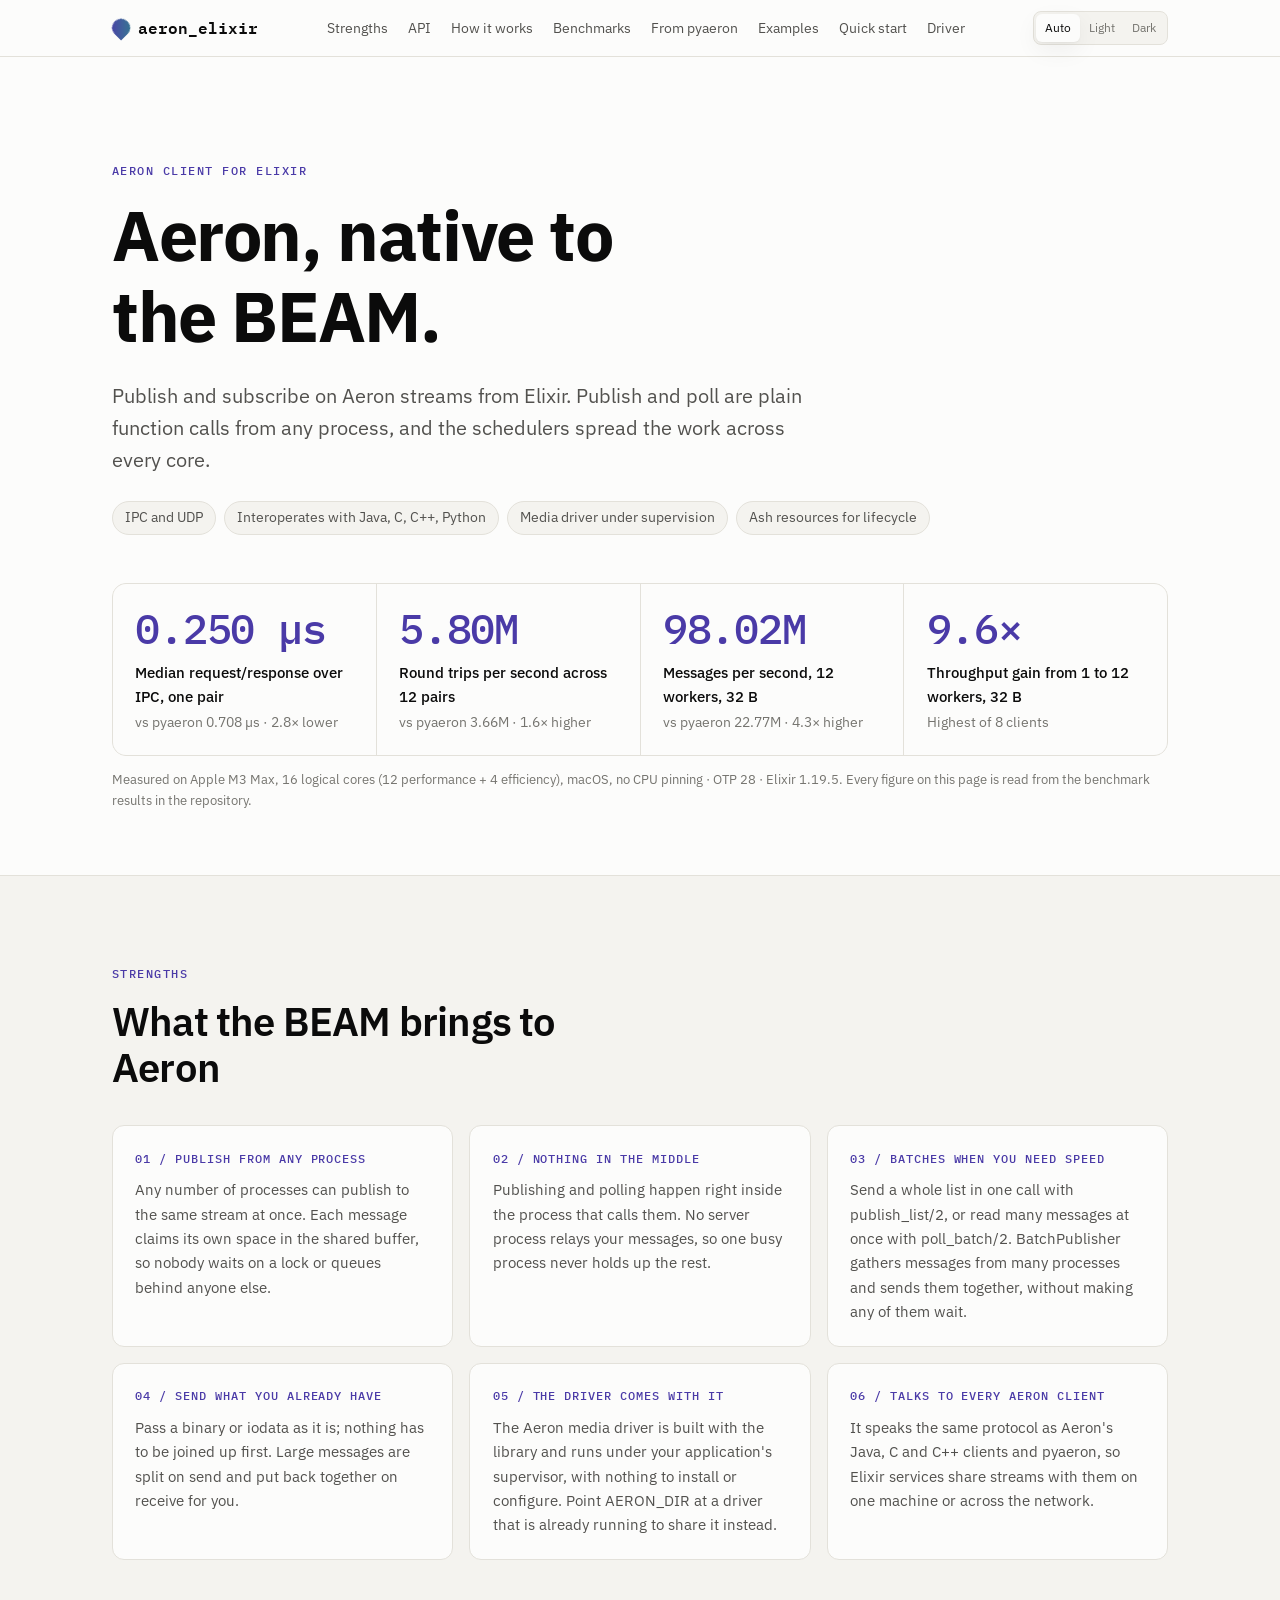
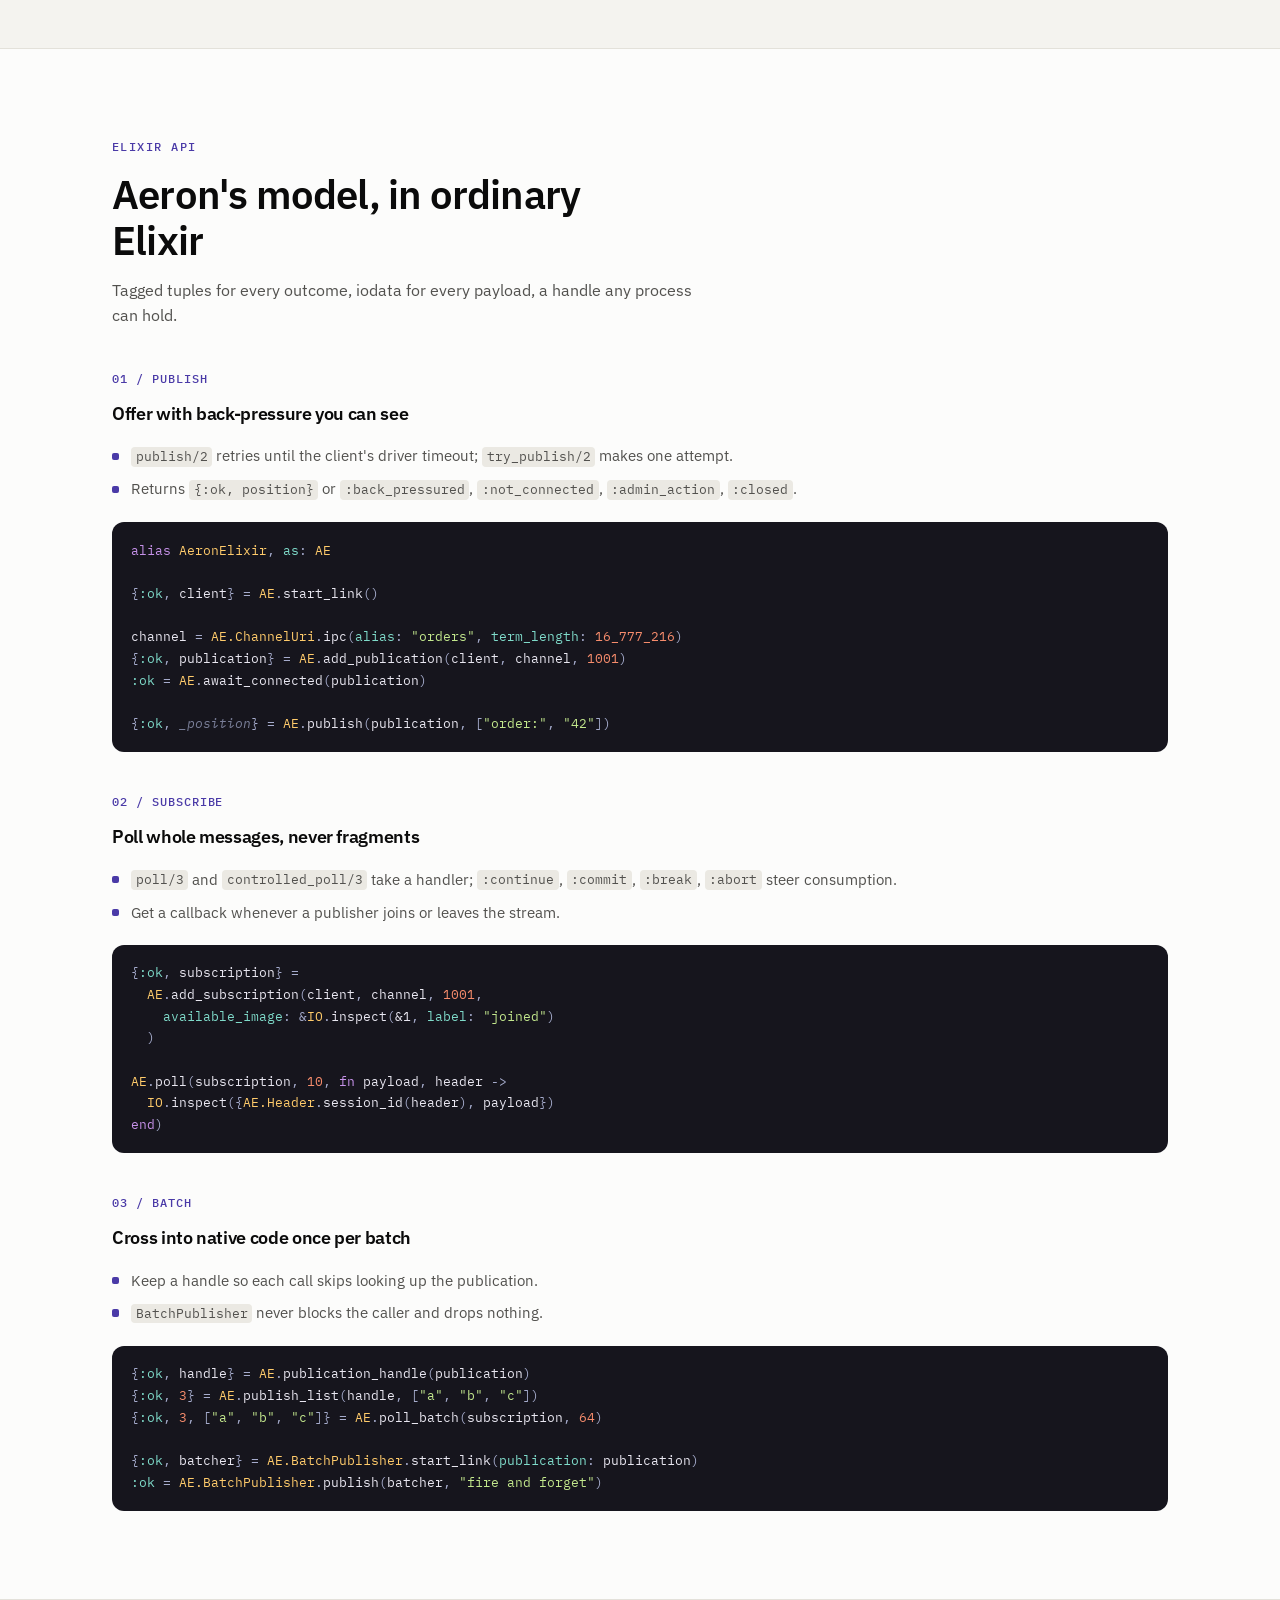
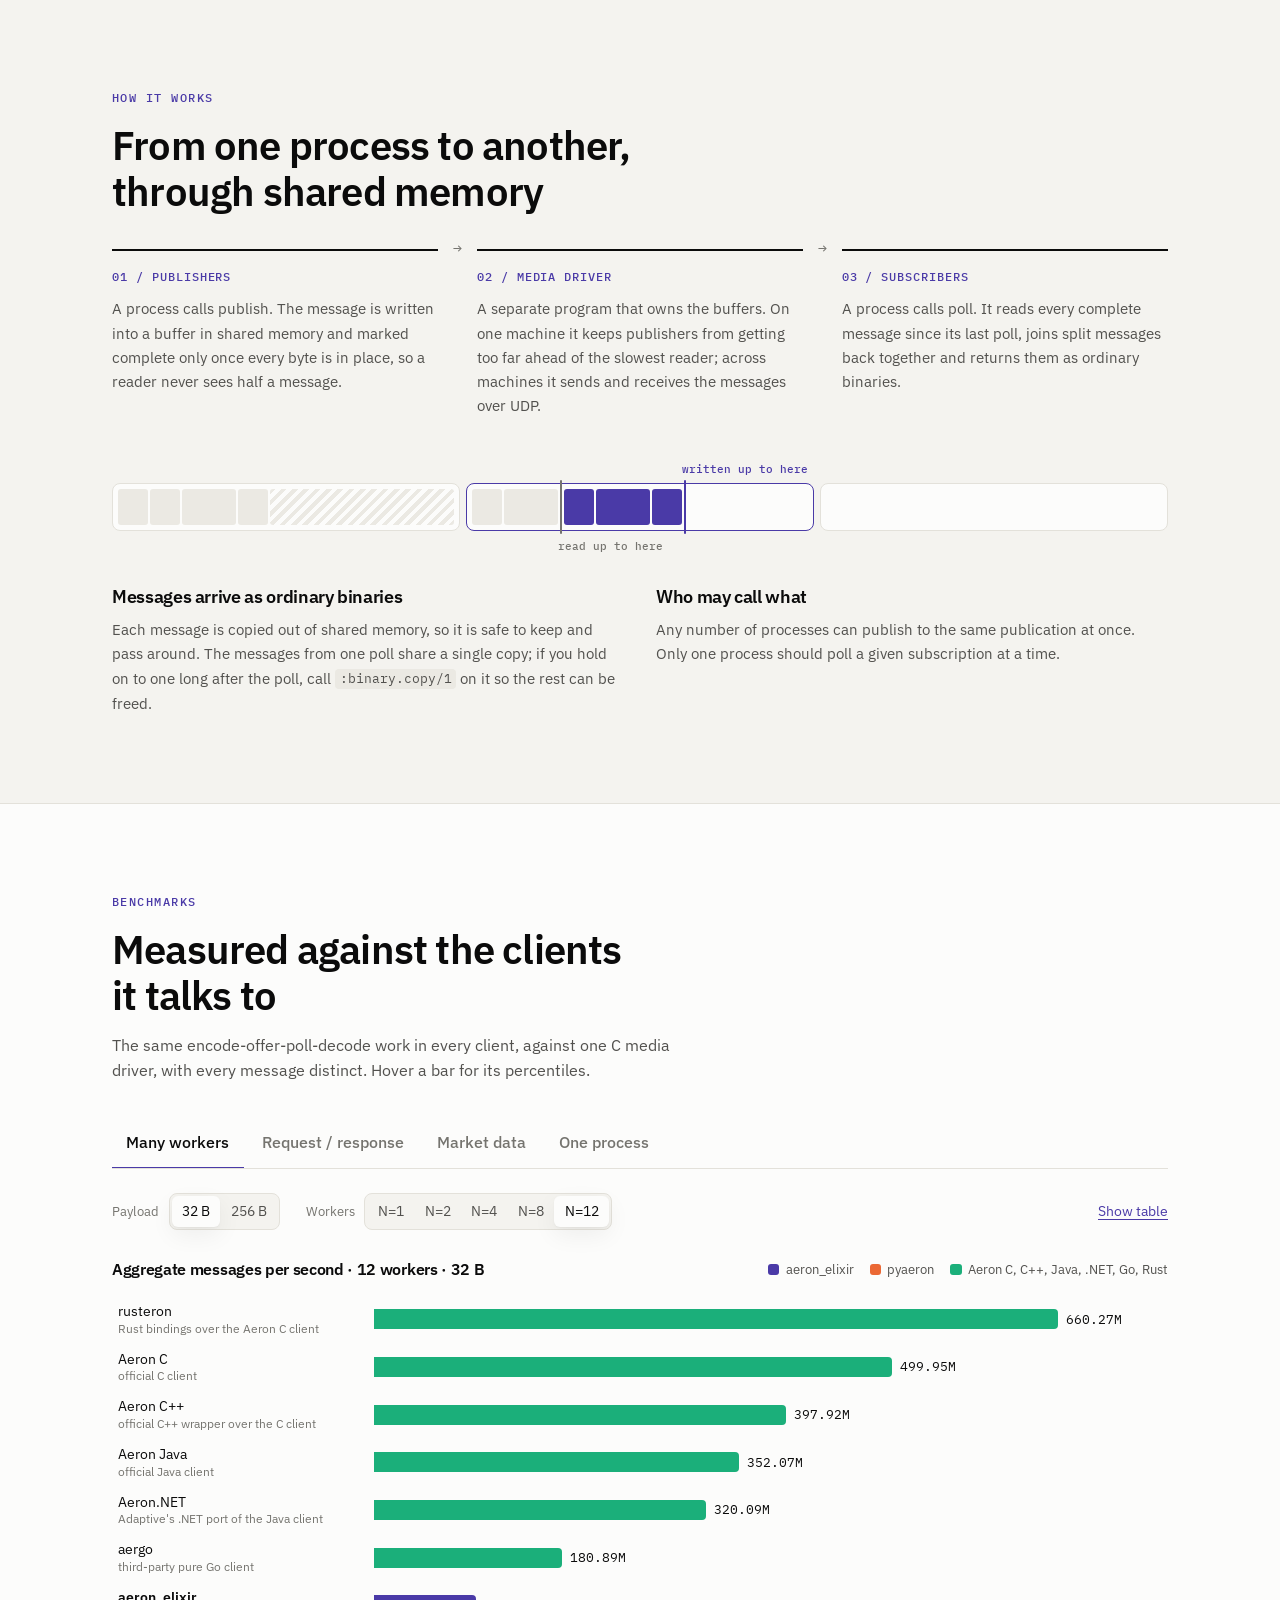
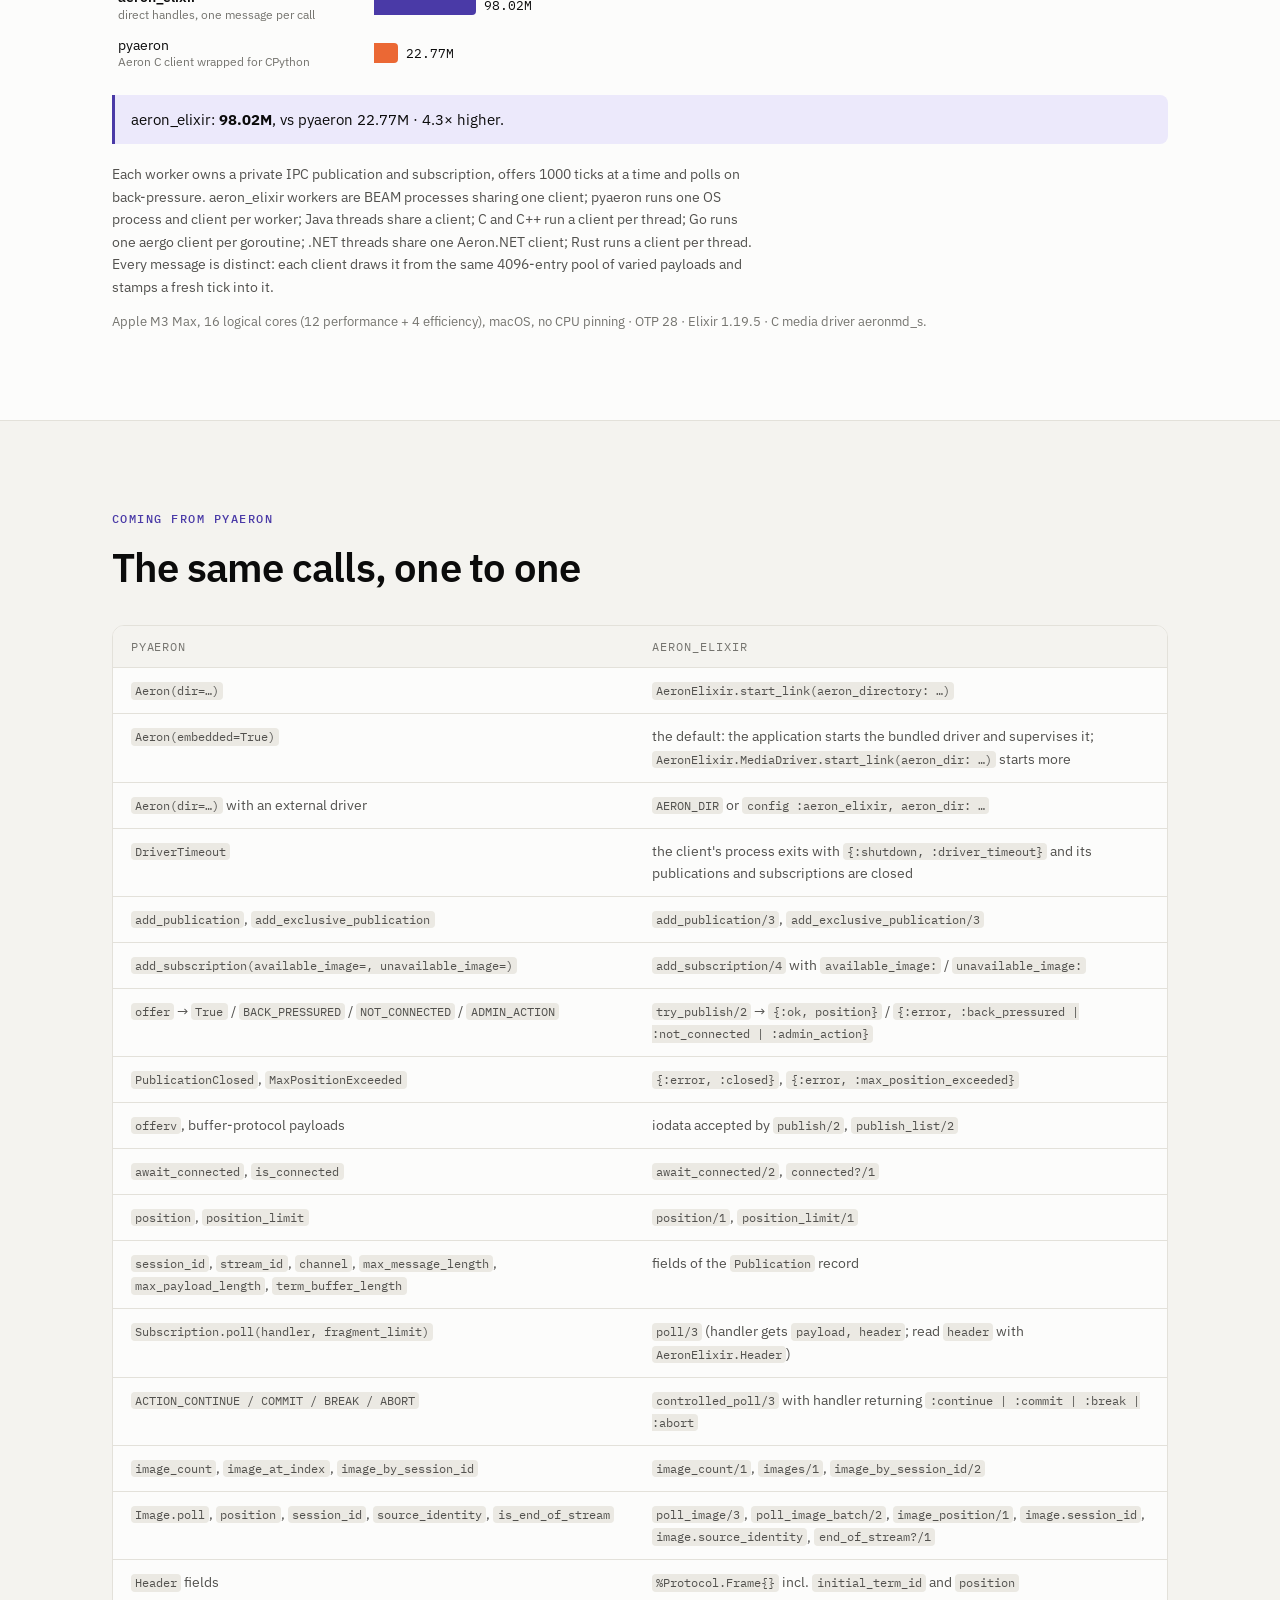
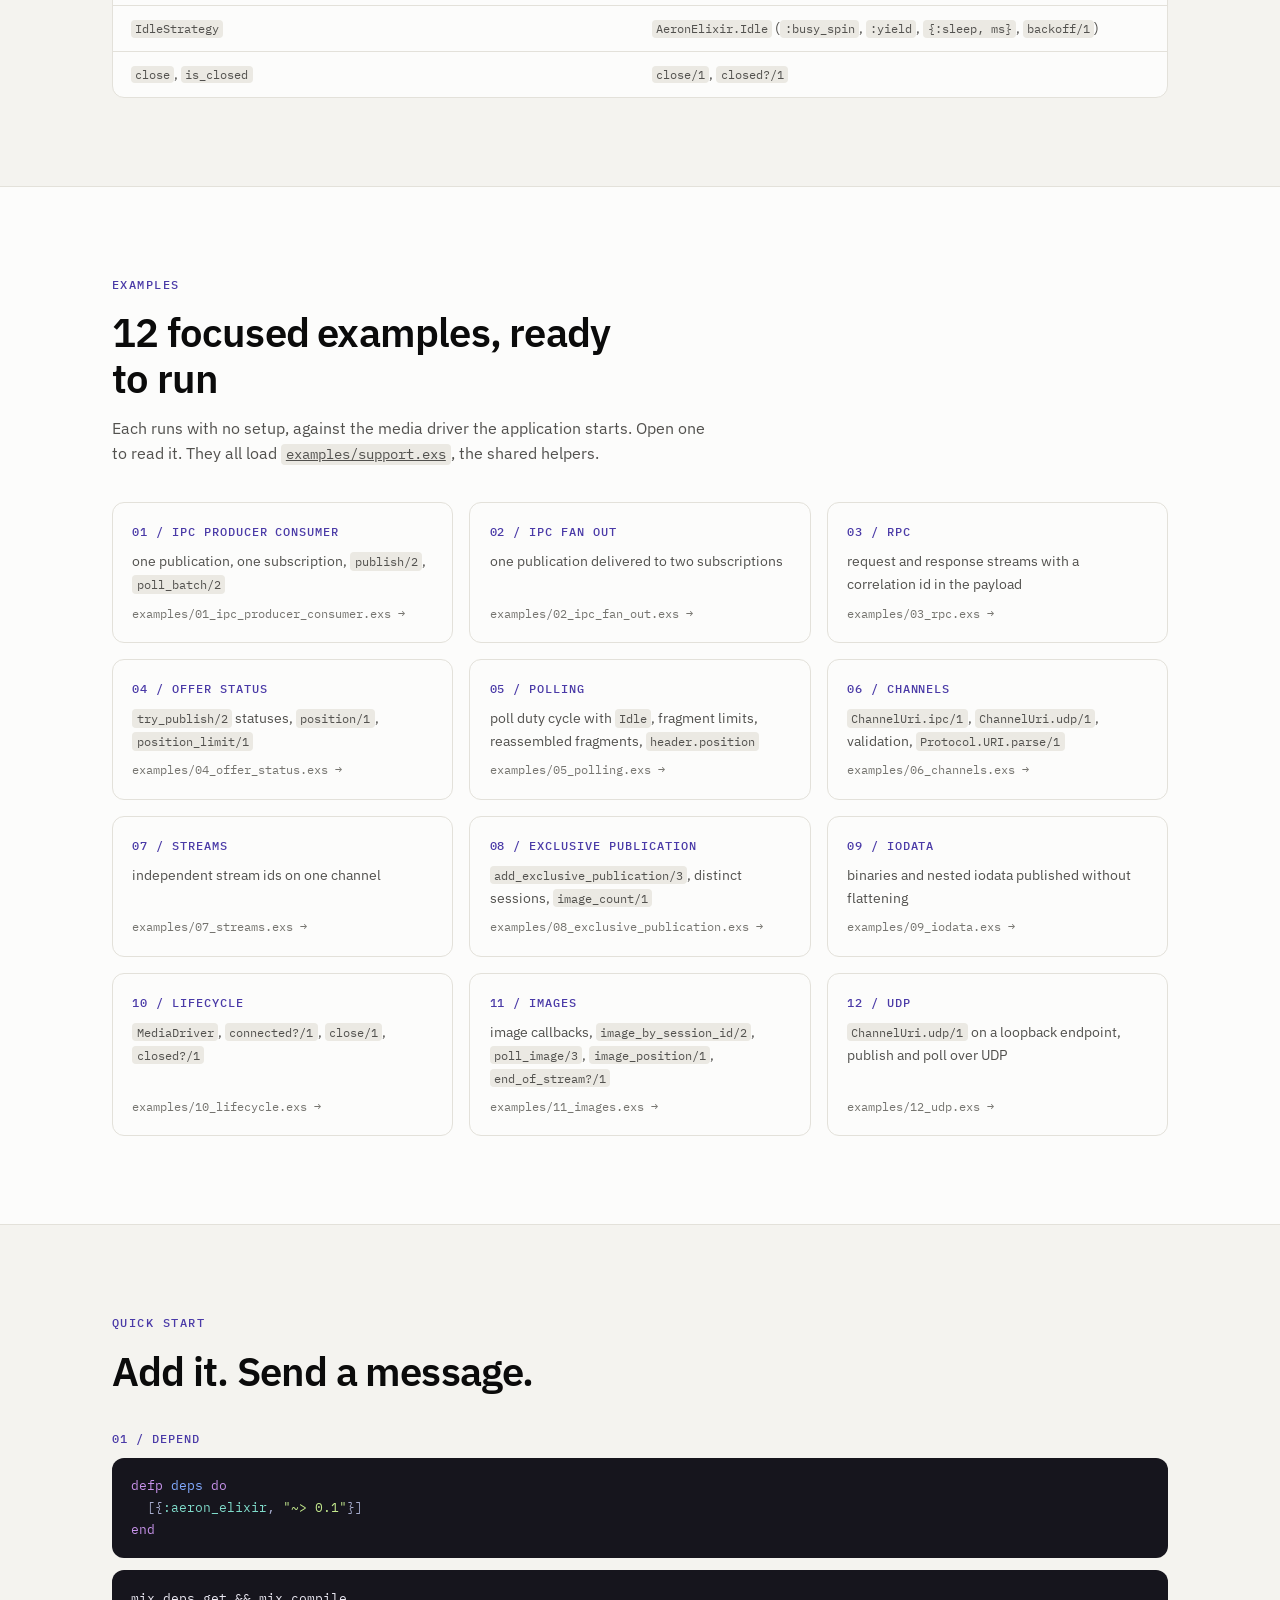
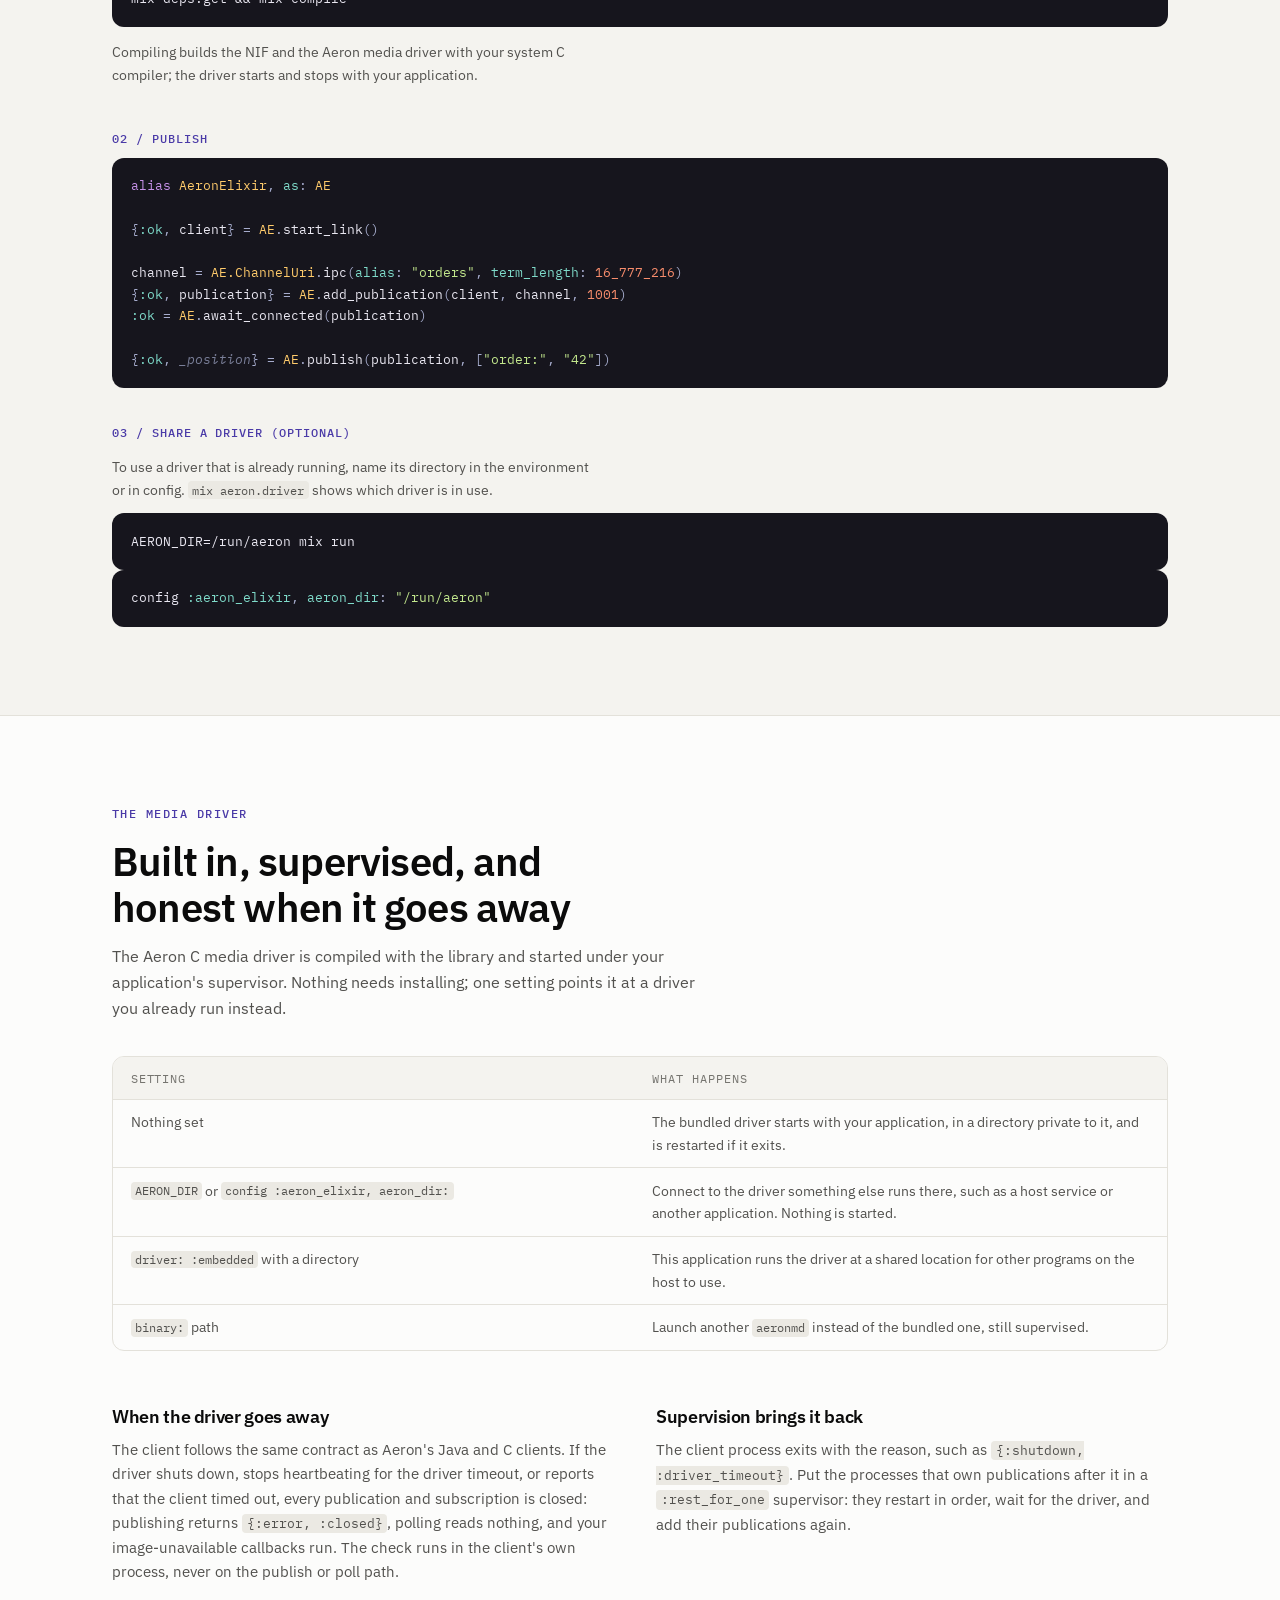
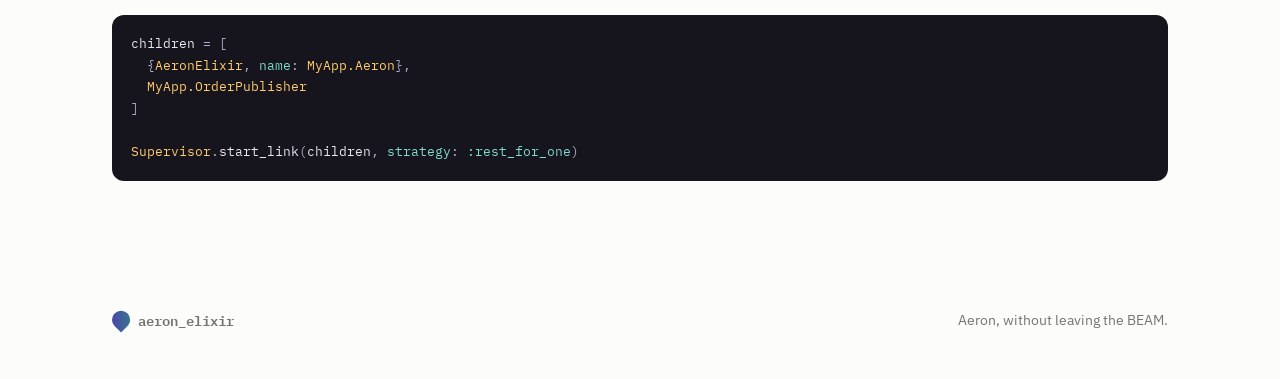
==== docs/index.html @ f416c7f2 "aeron_elixir: Aeron client for Elixir with a bundled media driver Elixir client for the Aeron messag" ====
<!DOCTYPE html>
<html lang="en">
  <head>
    <meta charset="utf-8">
    <meta name="viewport" content="width=device-width, initial-scale=1">
    <title>aeron_elixir</title>
    <meta name="description" content="Aeron client for Elixir: publish and subscribe on Aeron streams from any process, with the Aeron media driver bundled and supervised.">
    <link rel="icon" href="data:image/svg+xml,%3Csvg%20xmlns%3D%22http%3A%2F%2Fwww.w3.org%2F2000%2Fsvg%22%20viewBox%3D%220%200%2032%2032%22%3E%3Cpath%20d%3D%22M16%204a12%2012%200%201%201-12%2012V4z%22%20fill%3D%22%234a3aa7%22%2F%3E%3C%2Fsvg%3E">
    <link rel="preconnect" href="https://fonts.googleapis.com">
    <link rel="preconnect" href="https://fonts.gstatic.com" crossorigin>
    <link rel="stylesheet" href="https://fonts.googleapis.com/css2?family=IBM+Plex+Mono:wght@400;500&family=IBM+Plex+Sans:wght@400;500;600;700&display=swap">
    <script>(function () {
  var key = "aeron-elixir-theme";
  function apply(choice) {
    var root = document.documentElement;
    if (choice === "light" || choice === "dark") { root.setAttribute("data-theme", choice); }
    else { root.removeAttribute("data-theme"); }
  }
  window.aeronSetTheme = function (choice) {
    try { window.localStorage.setItem(key, choice); } catch (error) {}
    apply(choice);
  };
  var stored = "auto";
  try { stored = window.localStorage.getItem(key) || "auto"; } catch (error) {}
  apply(stored);
})();
</script>
    <style>:root {
  color-scheme: light;
  --surface: #fcfcfb;
  --surface-2: #f4f3ef;
  --surface-3: #ebe9e3;
  --ink: #0b0b0b;
  --ink-2: #52514e;
  --ink-3: #75746f;
  --rule: #e3e1da;
  --accent: #4a3aa7;
  --accent-soft: #ece9fb;
  --fam-elixir: #4a3aa7;
  --fam-native: #1baf7a;
  --fam-python: #eb6834;
  --fam-other: #b9b7af;
  --code-bg: #16151d;
  --code-ink: #e9e7f1;
  --shadow: 0 1px 2px rgb(0 0 0 / 0.04), 0 8px 24px rgb(0 0 0 / 0.06);
}
@media (prefers-color-scheme: dark) {
  :root:not([data-theme="light"]) {
    color-scheme: dark;
    --surface: #1a1a19;
    --surface-2: #212120;
    --surface-3: #2b2b29;
    --ink: #ffffff;
    --ink-2: #c3c2b7;
    --ink-3: #9a998f;
    --rule: #33332f;
    --accent: #9085e9;
    --accent-soft: #29254a;
    --fam-elixir: #9085e9;
    --fam-native: #199e70;
    --fam-python: #d95926;
    --fam-other: #5d5c56;
    --code-bg: #121116;
    --shadow: 0 1px 2px rgb(0 0 0 / 0.3), 0 8px 24px rgb(0 0 0 / 0.35);
  }
}
:root[data-theme="dark"] {
  color-scheme: dark;
  --surface: #1a1a19;
  --surface-2: #212120;
  --surface-3: #2b2b29;
  --ink: #ffffff;
  --ink-2: #c3c2b7;
  --ink-3: #9a998f;
  --rule: #33332f;
  --accent: #9085e9;
  --accent-soft: #29254a;
  --fam-elixir: #9085e9;
  --fam-native: #199e70;
  --fam-python: #d95926;
  --fam-other: #5d5c56;
  --code-bg: #121116;
  --shadow: 0 1px 2px rgb(0 0 0 / 0.3), 0 8px 24px rgb(0 0 0 / 0.35);
}
* { box-sizing: border-box; }
html { scroll-behavior: smooth; scroll-padding-top: 4.5rem; }
body {
  margin: 0;
  background: var(--surface);
  color: var(--ink);
  font: 400 16px/1.6 "IBM Plex Sans", system-ui, sans-serif;
  -webkit-font-smoothing: antialiased;
}
code, pre, .step, .eyebrow, .bar-value, .tile-value, .example-file {
  font-family: "IBM Plex Mono", ui-monospace, monospace;
}
a { color: inherit; }
button { font: inherit; color: inherit; }
h1, h2, h3 { margin: 0; letter-spacing: -0.02em; line-height: 1.15; }
h1 { font-size: clamp(2.4rem, 6vw, 4.4rem); font-weight: 700; max-width: 14ch; }
h2 { font-size: clamp(1.7rem, 3.4vw, 2.5rem); font-weight: 600; max-width: 22ch; }
h3 { font-size: 1.1rem; font-weight: 600; }
p { margin: 0; }
:not(pre) > code {
  font-size: 0.86em;
  background: var(--surface-3);
  padding: 0.1em 0.35em;
  border-radius: 4px;
}
.wrap { max-width: 1120px; margin: 0 auto; padding: 0 16px; }
@media (min-width: 720px) { .wrap { padding: 0 32px; } }

.nav {
  position: sticky; top: 0; z-index: 10;
  background: color-mix(in srgb, var(--surface) 86%, transparent);
  backdrop-filter: blur(12px);
  border-bottom: 1px solid var(--rule);
}
.nav-inner { display: flex; align-items: center; justify-content: space-between; gap: 1rem; height: 3.5rem; }
.nav nav { display: flex; gap: 1.25rem; overflow-x: auto; scrollbar-width: none; font-size: 0.9rem; }
.nav nav a { text-decoration: none; color: var(--ink-2); white-space: nowrap; }
.nav nav a:hover { color: var(--ink); }
@media (max-width: 1080px) { .nav nav { display: none; } }
.theme { display: inline-flex; flex: none; background: var(--surface-2); border: 1px solid var(--rule); border-radius: 8px; padding: 2px; }
.theme button { border: 0; background: none; padding: 0.25rem 0.55rem; border-radius: 6px; cursor: pointer; font-size: 0.78rem; color: var(--ink-3); }
.theme button:hover { color: var(--ink); }
:root:not([data-theme]) .theme [data-theme-choice="auto"],
:root[data-theme="light"] .theme [data-theme-choice="light"],
:root[data-theme="dark"] .theme [data-theme-choice="dark"] { background: var(--surface); color: var(--ink); box-shadow: var(--shadow); }
.brand { display: inline-flex; align-items: center; gap: 0.55rem; font-weight: 600; text-decoration: none; font-family: "IBM Plex Mono", monospace; }
.mark {
  width: 1.1rem; height: 1.1rem; border-radius: 50% 50% 50% 0;
  background: linear-gradient(135deg, var(--accent), color-mix(in srgb, var(--accent) 45%, var(--fam-native)));
  transform: rotate(-45deg);
}

.eyebrow { font-size: 0.78rem; letter-spacing: 0.12em; text-transform: uppercase; color: var(--accent); margin-bottom: 0.9rem; font-weight: 500; }
.step { font-size: 0.75rem; letter-spacing: 0.08em; color: var(--accent); font-weight: 500; margin-bottom: 0.6rem; display: block; }
.sub { color: var(--ink-2); margin-top: 0.9rem; max-width: 60ch; }
.sub.small { font-size: 0.9rem; margin: 0.8rem 0 0.5rem; }
.fine { color: var(--ink-3); font-size: 0.82rem; margin-top: 0.8rem; }

.hero { padding-top: clamp(3rem, 9vw, 6.5rem); padding-bottom: 4rem; }
.lead { font-size: clamp(1.05rem, 1.8vw, 1.25rem); color: var(--ink-2); max-width: 60ch; margin-top: 1.4rem; }
.pills { list-style: none; padding: 0; margin: 1.6rem 0 0; display: flex; flex-wrap: wrap; gap: 0.5rem; }
.pills li { font-size: 0.85rem; padding: 0.3rem 0.75rem; border: 1px solid var(--rule); border-radius: 999px; color: var(--ink-2); background: var(--surface-2); }
.tiles { display: grid; grid-template-columns: repeat(auto-fit, minmax(220px, 1fr)); gap: 1px; margin-top: 3rem; background: var(--rule); border: 1px solid var(--rule); border-radius: 14px; overflow: hidden; }
.tile { background: var(--surface); padding: 1.4rem 1.4rem 1.3rem; }
.tile-value { font-size: clamp(2rem, 4vw, 2.6rem); font-weight: 500; letter-spacing: -0.03em; color: var(--accent); line-height: 1.1; }
.tile-label { margin-top: 0.6rem; font-size: 0.92rem; font-weight: 500; }
.tile-detail { margin-top: 0.25rem; font-size: 0.85rem; color: var(--ink-3); }

.band { background: var(--surface-2); border-top: 1px solid var(--rule); border-bottom: 1px solid var(--rule); padding: clamp(3.5rem, 7vw, 5.5rem) 0; }
.section { padding-top: clamp(3.5rem, 7vw, 5.5rem); padding-bottom: clamp(3.5rem, 7vw, 5.5rem); }
.grid { display: grid; gap: 1rem; margin-top: 2.2rem; }
.grid.three { grid-template-columns: repeat(auto-fit, minmax(260px, 1fr)); }
.grid.two { grid-template-columns: repeat(auto-fit, minmax(300px, 1fr)); gap: 2rem; }
.card { background: var(--surface); border: 1px solid var(--rule); border-radius: 12px; padding: 1.4rem; color: var(--ink-2); font-size: 0.95rem; }

.api { display: grid; gap: 2.5rem; margin-top: 2.5rem; }
.api-step { display: grid; gap: 0.4rem; grid-template-columns: minmax(0, 1fr); }
.api-step .code { margin-top: 0.9rem; }
.ticks { margin: 0.8rem 0 0; padding: 0; list-style: none; color: var(--ink-2); font-size: 0.95rem; display: grid; gap: 0.5rem; }
.ticks li { padding-left: 1.2rem; position: relative; }
.ticks li::before { content: ""; position: absolute; left: 0; top: 0.62em; width: 0.45rem; height: 0.45rem; border-radius: 2px; background: var(--accent); }

.code { min-width: 0; }
.code pre, pre.shell {
  margin: 0; background: var(--code-bg); color: var(--code-ink); border-radius: 12px;
  padding: 1.1rem 1.2rem; overflow-x: auto; font-size: 0.82rem; line-height: 1.65;
}
pre.shell { margin-top: 0.75rem; }
.code .k, .code .kd, .code .kn { color: #c792ea; }
.code .ss, .code .sa, .code .no, .code .na { color: #7fdbca; }
.code .s, .code .s1, .code .s2, .code .sx, .code .sh { color: #c3e88d; }
.code .se, .code .si { color: #f78c6c; }
.code .nc, .code .nn { color: #ffcb6b; }
.code .nf, .code .fm { color: #82aaff; }
.code .m, .code .mi, .code .mf { color: #f78c6c; }
.code .o, .code .p, .code .pi { color: #a6accd; }
.code .c, .code .c1 { color: #7a7f99; font-style: italic; }

.flow { display: grid; gap: 1rem; margin-top: 2.2rem; grid-template-columns: 1fr; }
@media (min-width: 860px) { .flow { grid-template-columns: repeat(3, 1fr); gap: 2.4rem; } }
.flow-step { position: relative; color: var(--ink-2); font-size: 0.95rem; padding-top: 1rem; border-top: 2px solid var(--ink); }
@media (min-width: 860px) {
  .flow-step:not(:last-child)::after {
    content: "→"; position: absolute; right: -1.75rem; top: -0.95rem; color: var(--ink-3);
    font-family: "IBM Plex Mono", monospace; background: var(--surface-2); padding: 0 0.25rem;
  }
}
.term { display: grid; grid-template-columns: repeat(3, 1fr); gap: 6px; margin-top: 2.5rem; }
.partition { position: relative; height: 3rem; background: var(--surface); border: 1px solid var(--rule); border-radius: 8px; display: flex; gap: 2px; padding: 5px; }
.partition.active { border-color: var(--accent); }
.frame { flex: 0 0 9%; border-radius: 3px; }
.frame.wide { flex-basis: 16%; }
.frame.read { background: var(--surface-3); }
.frame.unread { background: var(--fam-elixir); }
.frame.pad { flex: 1; background: repeating-linear-gradient(135deg, var(--surface-3) 0 4px, transparent 4px 8px); }
.term { margin-bottom: 1.6rem; padding-top: 1.6rem; }
.marker { position: relative; flex: 0 0 2px; margin: -9px 0; background: currentColor; color: var(--ink-3); border-radius: 1px; }
.marker > span { position: absolute; left: -2px; font: 500 0.7rem "IBM Plex Mono", monospace; white-space: nowrap; }
.marker.position > span { top: calc(100% + 0.3rem); }
.marker.tail { color: var(--accent); }
.marker.tail > span { bottom: calc(100% + 0.3rem); }
.notes { margin-top: 3.5rem; }
#driver .code { margin-top: 2rem; }
.notes p { color: var(--ink-2); margin-top: 0.6rem; font-size: 0.95rem; }

.tabs { display: flex; gap: 0.25rem; margin-top: 2.2rem; border-bottom: 1px solid var(--rule); overflow-x: auto; scrollbar-width: none; }
.tabs button {
  background: none; border: 0; padding: 0.7rem 0.9rem; cursor: pointer; color: var(--ink-3);
  border-bottom: 2px solid transparent; margin-bottom: -1px; white-space: nowrap; font-weight: 500;
}
.tabs button[aria-selected="true"] { color: var(--ink); border-bottom-color: var(--accent); }
.panel { padding-top: 1.5rem; }
.controls { display: flex; flex-wrap: wrap; align-items: center; gap: 0.8rem 1.6rem; }
.control { display: flex; align-items: center; gap: 0.6rem; flex-wrap: wrap; }
.control-label { font-size: 0.8rem; color: var(--ink-3); }
.segmented { display: inline-flex; background: var(--surface-2); border: 1px solid var(--rule); border-radius: 8px; padding: 2px; flex-wrap: wrap; }
.segmented button { border: 0; background: none; padding: 0.3rem 0.65rem; border-radius: 6px; cursor: pointer; font-size: 0.85rem; color: var(--ink-2); }
.segmented button[aria-pressed="true"] { background: var(--surface); color: var(--ink); box-shadow: var(--shadow); }
.link { background: none; border: 0; padding: 0; cursor: pointer; color: var(--accent); font-size: 0.85rem; text-decoration: underline; text-underline-offset: 3px; margin-left: auto; }
.chart-head { display: flex; flex-wrap: wrap; justify-content: space-between; align-items: baseline; gap: 0.6rem 1.5rem; margin: 1.8rem 0 1rem; }
.chart-head h3 { font-size: 1rem; }
.legend { list-style: none; margin: 0; padding: 0; display: flex; flex-wrap: wrap; gap: 0.4rem 1rem; font-size: 0.82rem; color: var(--ink-2); }
.legend li { display: inline-flex; align-items: center; gap: 0.4rem; }
.swatch { display: inline-block; width: 0.7rem; height: 0.7rem; border-radius: 3px; background: var(--fam); margin-right: 0.45rem; vertical-align: -0.05rem; }
.legend .swatch { margin-right: 0; }
.fam-elixir { --fam: var(--fam-elixir); }
.fam-python { --fam: var(--fam-python); }
.fam-native { --fam: var(--fam-native); }
.fam-other { --fam: var(--fam-other); }

.bars { list-style: none; margin: 0; padding: 0; display: grid; gap: 2px; }
.bar-row { position: relative; display: grid; grid-template-columns: minmax(0, 15rem) minmax(0, 1fr); gap: 1rem; align-items: center; padding: 0.35rem 0.4rem; border-radius: 8px; outline: none; }
.bar-row:hover, .bar-row:focus-visible { background: var(--surface-2); }
.bar-row.fam-elixir .bar-name { font-weight: 600; }
.bar-label { display: flex; flex-direction: column; line-height: 1.3; min-width: 0; }
.bar-name { font-size: 0.9rem; }
.bar-variant { font-size: 0.76rem; color: var(--ink-3); white-space: nowrap; overflow: hidden; text-overflow: ellipsis; }
.bar-track { display: flex; align-items: center; gap: 0.5rem; min-width: 0; }
.bar { display: block; height: 20px; min-width: 3px; background: var(--fam); border-radius: 0 4px 4px 0; transition: width 280ms ease; }
.bar-value { font-size: 0.82rem; color: var(--ink); white-space: nowrap; font-variant-numeric: tabular-nums; }
@media (max-width: 640px) {
  .bar-row { grid-template-columns: 1fr; gap: 0.25rem; }
}
.tip {
  display: none; position: absolute; z-index: 5; right: 0.5rem; bottom: calc(100% - 0.3rem);
  background: var(--surface); border: 1px solid var(--rule); border-radius: 10px; box-shadow: var(--shadow);
  padding: 0.7rem 0.85rem; min-width: 14rem; font-size: 0.82rem; pointer-events: none;
}
.bar-row:hover .tip, .bar-row:focus-visible .tip { display: block; }
.tip-variant { display: block; color: var(--ink-3); font-size: 0.76rem; margin-bottom: 0.4rem; }
.tip dl { margin: 0; display: grid; gap: 0.15rem; }
.tip dl div { display: flex; justify-content: space-between; gap: 1.5rem; }
.tip dt { color: var(--ink-2); }
.tip dd { margin: 0; font-family: "IBM Plex Mono", monospace; font-variant-numeric: tabular-nums; }
.versus { margin-top: 1.2rem; padding: 0.8rem 1rem; border-left: 3px solid var(--accent); background: var(--accent-soft); border-radius: 0 8px 8px 0; font-size: 0.92rem; }
.method { color: var(--ink-2); font-size: 0.88rem; margin-top: 1.2rem; max-width: 80ch; }
.table-scroll { overflow-x: auto; }
.data { width: 100%; border-collapse: collapse; font-size: 0.86rem; }
.data th, .data td { text-align: right; padding: 0.5rem 0.75rem; border-bottom: 1px solid var(--rule); white-space: nowrap; font-variant-numeric: tabular-nums; }
.data th:nth-child(-n+2), .data td:nth-child(-n+2) { text-align: left; }
.data th { color: var(--ink-3); font-weight: 500; font-size: 0.78rem; }
.data td:nth-child(2) { color: var(--ink-3); }

.mapping { margin-top: 2.2rem; border: 1px solid var(--rule); border-radius: 12px; overflow: hidden; background: var(--surface); }
.mapping-row { display: grid; grid-template-columns: 1fr 1fr; gap: 1.5rem; padding: 0.7rem 1.1rem; border-top: 1px solid var(--rule); font-size: 0.88rem; color: var(--ink-2); }
.mapping-row:first-child { border-top: 0; }
.mapping-row.head { font-size: 0.75rem; letter-spacing: 0.08em; text-transform: uppercase; color: var(--ink-3); background: var(--surface-2); font-family: "IBM Plex Mono", monospace; }
@media (max-width: 640px) { .mapping-row { grid-template-columns: 1fr; gap: 0.3rem; } }

.example {
  text-align: left; display: flex; flex-direction: column; gap: 0.5rem; cursor: pointer;
  background: var(--surface); border: 1px solid var(--rule); border-radius: 12px; padding: 1.2rem;
  transition: border-color 160ms ease, transform 160ms ease;
}
.example:hover { border-color: var(--accent); transform: translateY(-1px); }
.example[aria-expanded="true"] { border-color: var(--accent); box-shadow: var(--shadow); }
.example .step { margin: 0; }
.example-shows { font-size: 0.9rem; color: var(--ink-2); flex: 1; }
.example-file { font-size: 0.75rem; color: var(--ink-3); }
.start { display: grid; grid-template-columns: minmax(0, 1fr); gap: 2.2rem; margin-top: 2.2rem; }

.footer { display: flex; justify-content: space-between; flex-wrap: wrap; gap: 1rem; padding-top: 2.5rem; padding-bottom: 3rem; color: var(--ink-3); font-size: 0.88rem; }
.crumbs { font-size: 0.85rem; color: var(--ink-3); margin-bottom: 1.2rem; }
.crumbs a { color: var(--accent); text-decoration: none; }
.example-page { padding-top: clamp(2.5rem, 6vw, 4rem); padding-bottom: 4rem; }
.example-page h1 { font-size: clamp(2rem, 5vw, 3rem); max-width: none; }
.listing-head { display: flex; flex-wrap: wrap; align-items: center; justify-content: space-between; gap: 0.5rem 1rem; margin-top: 2rem; padding: 0.7rem 1rem; background: var(--surface-2); border: 1px solid var(--rule); border-bottom: 0; border-radius: 12px 12px 0 0; font-size: 0.82rem; }
.listing-head .file { font-family: "IBM Plex Mono", monospace; font-weight: 500; }
.origin { color: var(--ink-3); }
.origin a { color: var(--accent); }
.listing { display: grid; grid-template-columns: auto minmax(0, 1fr); background: var(--code-bg); border-radius: 0 0 12px 12px; overflow: hidden; }
.gutter { margin: 0; padding: 1.1rem 0.8rem 1.1rem 1rem; text-align: right; color: #626788; user-select: none; font: 400 0.82rem/1.65 "IBM Plex Mono", monospace; border-right: 1px solid #2a2936; }
.listing .code pre { border-radius: 0; }
.run { margin-top: 1.4rem; }
.requires { color: var(--ink-2); font-size: 0.92rem; margin-top: 0.9rem; }
.requires a { color: var(--accent); }
.pager { display: flex; justify-content: space-between; gap: 1rem; margin-top: 2.5rem; flex-wrap: wrap; }
.pager a { color: var(--accent); text-decoration: none; font-size: 0.9rem; }
a.example { text-decoration: none; color: inherit; }
[hidden] { display: none !important; }
.explorer .chart-table, .explorer.show-table .bars { display: none; }
.explorer.show-table .chart-table { display: block; }
.explorer .when-table, .explorer.show-table .when-chart { display: none; }
.explorer.show-table .when-table { display: inline; }
.listing-head a { color: var(--accent); }
</style>
  </head>
  <body>
    <header class="nav">
  <div class="wrap nav-inner">
    <a href="#top" class="brand"><span class="mark" aria-hidden="true"></span>aeron_elixir</a>
    <nav>
      <a href="#strengths">Strengths</a>
      <a href="#api">API</a>
      <a href="#log">How it works</a>
      <a href="#benchmarks">Benchmarks</a>
      <a href="#pyaeron">From pyaeron</a>
      <a href="#examples">Examples</a>
      <a href="#start">Quick start</a>
      <a href="#driver">Driver</a>
    </nav>
    <div class="theme" role="group" aria-label="Colour theme">
      <button type="button" data-theme-choice="auto" onclick="aeronSetTheme('auto')">Auto</button>
      <button type="button" data-theme-choice="light" onclick="aeronSetTheme('light')">Light</button>
      <button type="button" data-theme-choice="dark" onclick="aeronSetTheme('dark')">Dark</button>
    </div>
  </div>
</header>
    
<main id="top">
  <section class="hero wrap">
    <p class="eyebrow">Aeron client for Elixir</p>
    <h1>Aeron, native to the BEAM.</h1>
    <p class="lead">
      Publish and subscribe on Aeron streams from Elixir. Publish and poll are plain function calls
      from any process, and the schedulers spread the work across every core.
    </p>
    <ul class="pills">
      <li>IPC and UDP</li>
      <li>Interoperates with Java, C, C++, Python</li>
      <li>Media driver under supervision</li>
      <li>Ash resources for lifecycle</li>
    </ul>
    <div class="tiles">
      <div class="tile">
        <div class="tile-value">0.250 µs</div>
        <div class="tile-label">Median request/response over IPC, one pair</div>
        <div class="tile-detail">vs pyaeron 0.708 µs · 2.8× lower</div>
      </div><div class="tile">
        <div class="tile-value">5.80M</div>
        <div class="tile-label">Round trips per second across 12 pairs</div>
        <div class="tile-detail">vs pyaeron 3.66M · 1.6× higher</div>
      </div><div class="tile">
        <div class="tile-value">98.02M</div>
        <div class="tile-label">Messages per second, 12 workers, 32 B</div>
        <div class="tile-detail">vs pyaeron 22.77M · 4.3× higher</div>
      </div><div class="tile">
        <div class="tile-value">9.6×</div>
        <div class="tile-label">Throughput gain from 1 to 12 workers, 32 B</div>
        <div class="tile-detail">Highest of 8 clients</div>
      </div>
    </div>
    <p class="fine">Measured on Apple M3 Max, 16 logical cores (12 performance + 4 efficiency), macOS, no CPU pinning · OTP 28 · Elixir 1.19.5. Every figure on this page is read from the benchmark results in the repository.</p>
  </section>

  <section id="strengths" class="band">
    <div class="wrap">
      <p class="eyebrow">Strengths</p>
      <h2>What the BEAM brings to Aeron</h2>
      <div class="grid three">
        <article class="card">
          <p class="step">01 / PUBLISH FROM ANY PROCESS</p>
          <p>Any number of processes can publish to the same stream at once. Each message claims its own space in the shared buffer, so nobody waits on a lock or queues behind anyone else.</p>
        </article><article class="card">
          <p class="step">02 / NOTHING IN THE MIDDLE</p>
          <p>Publishing and polling happen right inside the process that calls them. No server process relays your messages, so one busy process never holds up the rest.</p>
        </article><article class="card">
          <p class="step">03 / BATCHES WHEN YOU NEED SPEED</p>
          <p>Send a whole list in one call with publish_list/2, or read many messages at once with poll_batch/2. BatchPublisher gathers messages from many processes and sends them together, without making any of them wait.</p>
        </article><article class="card">
          <p class="step">04 / SEND WHAT YOU ALREADY HAVE</p>
          <p>Pass a binary or iodata as it is; nothing has to be joined up first. Large messages are split on send and put back together on receive for you.</p>
        </article><article class="card">
          <p class="step">05 / THE DRIVER COMES WITH IT</p>
          <p>The Aeron media driver is built with the library and runs under your application&#39;s supervisor, with nothing to install or configure. Point AERON_DIR at a driver that is already running to share it instead.</p>
        </article><article class="card">
          <p class="step">06 / TALKS TO EVERY AERON CLIENT</p>
          <p>It speaks the same protocol as Aeron&#39;s Java, C and C++ clients and pyaeron, so Elixir services share streams with them on one machine or across the network.</p>
        </article>
      </div>
    </div>
  </section>

  <section id="api" class="wrap section">
    <p class="eyebrow">Elixir API</p>
    <h2>Aeron's model, in ordinary Elixir</h2>
    <p class="sub">Tagged tuples for every outcome, iodata for every payload, a handle any process can hold.</p>
    <div class="api">
      <div class="api-step">
        <p class="step">01 / PUBLISH</p>
        <h3>Offer with back-pressure you can see</h3>
        <ul class="ticks">
          <li><code>publish/2</code> retries until the client's driver timeout; <code>try_publish/2</code> makes one attempt.</li>
          <li>Returns <code>{:ok, position}</code> or <code>:back_pressured</code>, <code>:not_connected</code>, <code>:admin_action</code>, <code>:closed</code>.</li>
        </ul>
        <div class="code"><pre class="highlight"><code><span class="kn">alias</span><span class="w"> </span><span class="nc">AeronElixir</span><span class="p">,</span><span class="w"> </span><span class="ss">as</span><span class="p">:</span><span class="w"> </span><span class="nc">AE</span><span class="w">

</span><span class="p" data-group-id="g134007538-1">{</span><span class="ss">:ok</span><span class="p">,</span><span class="w"> </span><span class="n">client</span><span class="p" data-group-id="g134007538-1">}</span><span class="w"> </span><span class="o">=</span><span class="w"> </span><span class="nc">AE</span><span class="o">.</span><span class="n">start_link</span><span class="p" data-group-id="g134007538-2">(</span><span class="p" data-group-id="g134007538-2">)</span><span class="w">

</span><span class="n">channel</span><span class="w"> </span><span class="o">=</span><span class="w"> </span><span class="nc">AE.ChannelUri</span><span class="o">.</span><span class="n">ipc</span><span class="p" data-group-id="g134007538-3">(</span><span class="ss">alias</span><span class="p">:</span><span class="w"> </span><span class="s">&quot;orders&quot;</span><span class="p">,</span><span class="w"> </span><span class="ss">term_length</span><span class="p">:</span><span class="w"> </span><span class="mi">16_777_216</span><span class="p" data-group-id="g134007538-3">)</span><span class="w">
</span><span class="p" data-group-id="g134007538-4">{</span><span class="ss">:ok</span><span class="p">,</span><span class="w"> </span><span class="n">publication</span><span class="p" data-group-id="g134007538-4">}</span><span class="w"> </span><span class="o">=</span><span class="w"> </span><span class="nc">AE</span><span class="o">.</span><span class="n">add_publication</span><span class="p" data-group-id="g134007538-5">(</span><span class="n">client</span><span class="p">,</span><span class="w"> </span><span class="n">channel</span><span class="p">,</span><span class="w"> </span><span class="mi">1001</span><span class="p" data-group-id="g134007538-5">)</span><span class="w">
</span><span class="ss">:ok</span><span class="w"> </span><span class="o">=</span><span class="w"> </span><span class="nc">AE</span><span class="o">.</span><span class="n">await_connected</span><span class="p" data-group-id="g134007538-6">(</span><span class="n">publication</span><span class="p" data-group-id="g134007538-6">)</span><span class="w">

</span><span class="p" data-group-id="g134007538-7">{</span><span class="ss">:ok</span><span class="p">,</span><span class="w"> </span><span class="c">_position</span><span class="p" data-group-id="g134007538-7">}</span><span class="w"> </span><span class="o">=</span><span class="w"> </span><span class="nc">AE</span><span class="o">.</span><span class="n">publish</span><span class="p" data-group-id="g134007538-8">(</span><span class="n">publication</span><span class="p">,</span><span class="w"> </span><span class="p" data-group-id="g134007538-9">[</span><span class="s">&quot;order:&quot;</span><span class="p">,</span><span class="w"> </span><span class="s">&quot;42&quot;</span><span class="p" data-group-id="g134007538-9">]</span><span class="p" data-group-id="g134007538-8">)</span><span class="w">
</span></code></pre></div>
      </div>
      <div class="api-step">
        <p class="step">02 / SUBSCRIBE</p>
        <h3>Poll whole messages, never fragments</h3>
        <ul class="ticks">
          <li><code>poll/3</code> and <code>controlled_poll/3</code> take a handler; <code>:continue</code>, <code>:commit</code>, <code>:break</code>, <code>:abort</code> steer consumption.</li>
          <li>Get a callback whenever a publisher joins or leaves the stream.</li>
        </ul>
        <div class="code"><pre class="highlight"><code><span class="p" data-group-id="g99854523-1">{</span><span class="ss">:ok</span><span class="p">,</span><span class="w"> </span><span class="n">subscription</span><span class="p" data-group-id="g99854523-1">}</span><span class="w"> </span><span class="o">=</span><span class="w">
  </span><span class="nc">AE</span><span class="o">.</span><span class="n">add_subscription</span><span class="p" data-group-id="g99854523-2">(</span><span class="n">client</span><span class="p">,</span><span class="w"> </span><span class="n">channel</span><span class="p">,</span><span class="w"> </span><span class="mi">1001</span><span class="p">,</span><span class="w">
    </span><span class="ss">available_image</span><span class="p">:</span><span class="w"> </span><span class="o">&amp;</span><span class="nc">IO</span><span class="o">.</span><span class="n">inspect</span><span class="p" data-group-id="g99854523-3">(</span><span class="ni">&amp;1</span><span class="p">,</span><span class="w"> </span><span class="ss">label</span><span class="p">:</span><span class="w"> </span><span class="s">&quot;joined&quot;</span><span class="p" data-group-id="g99854523-3">)</span><span class="w">
  </span><span class="p" data-group-id="g99854523-2">)</span><span class="w">

</span><span class="nc">AE</span><span class="o">.</span><span class="n">poll</span><span class="p" data-group-id="g99854523-4">(</span><span class="n">subscription</span><span class="p">,</span><span class="w"> </span><span class="mi">10</span><span class="p">,</span><span class="w"> </span><span class="k" data-group-id="g99854523-5">fn</span><span class="w"> </span><span class="n">payload</span><span class="p">,</span><span class="w"> </span><span class="n">header</span><span class="w"> </span><span class="o">-&gt;</span><span class="w">
  </span><span class="nc">IO</span><span class="o">.</span><span class="n">inspect</span><span class="p" data-group-id="g99854523-6">(</span><span class="p" data-group-id="g99854523-7">{</span><span class="nc">AE.Header</span><span class="o">.</span><span class="n">session_id</span><span class="p" data-group-id="g99854523-8">(</span><span class="n">header</span><span class="p" data-group-id="g99854523-8">)</span><span class="p">,</span><span class="w"> </span><span class="n">payload</span><span class="p" data-group-id="g99854523-7">}</span><span class="p" data-group-id="g99854523-6">)</span><span class="w">
</span><span class="k" data-group-id="g99854523-5">end</span><span class="p" data-group-id="g99854523-4">)</span><span class="w">
</span></code></pre></div>
      </div>
      <div class="api-step">
        <p class="step">03 / BATCH</p>
        <h3>Cross into native code once per batch</h3>
        <ul class="ticks">
          <li>Keep a handle so each call skips looking up the publication.</li>
          <li><code>BatchPublisher</code> never blocks the caller and drops nothing.</li>
        </ul>
        <div class="code"><pre class="highlight"><code><span class="p" data-group-id="g79621720-1">{</span><span class="ss">:ok</span><span class="p">,</span><span class="w"> </span><span class="n">handle</span><span class="p" data-group-id="g79621720-1">}</span><span class="w"> </span><span class="o">=</span><span class="w"> </span><span class="nc">AE</span><span class="o">.</span><span class="n">publication_handle</span><span class="p" data-group-id="g79621720-2">(</span><span class="n">publication</span><span class="p" data-group-id="g79621720-2">)</span><span class="w">
</span><span class="p" data-group-id="g79621720-3">{</span><span class="ss">:ok</span><span class="p">,</span><span class="w"> </span><span class="mi">3</span><span class="p" data-group-id="g79621720-3">}</span><span class="w"> </span><span class="o">=</span><span class="w"> </span><span class="nc">AE</span><span class="o">.</span><span class="n">publish_list</span><span class="p" data-group-id="g79621720-4">(</span><span class="n">handle</span><span class="p">,</span><span class="w"> </span><span class="p" data-group-id="g79621720-5">[</span><span class="s">&quot;a&quot;</span><span class="p">,</span><span class="w"> </span><span class="s">&quot;b&quot;</span><span class="p">,</span><span class="w"> </span><span class="s">&quot;c&quot;</span><span class="p" data-group-id="g79621720-5">]</span><span class="p" data-group-id="g79621720-4">)</span><span class="w">
</span><span class="p" data-group-id="g79621720-6">{</span><span class="ss">:ok</span><span class="p">,</span><span class="w"> </span><span class="mi">3</span><span class="p">,</span><span class="w"> </span><span class="p" data-group-id="g79621720-7">[</span><span class="s">&quot;a&quot;</span><span class="p">,</span><span class="w"> </span><span class="s">&quot;b&quot;</span><span class="p">,</span><span class="w"> </span><span class="s">&quot;c&quot;</span><span class="p" data-group-id="g79621720-7">]</span><span class="p" data-group-id="g79621720-6">}</span><span class="w"> </span><span class="o">=</span><span class="w"> </span><span class="nc">AE</span><span class="o">.</span><span class="n">poll_batch</span><span class="p" data-group-id="g79621720-8">(</span><span class="n">subscription</span><span class="p">,</span><span class="w"> </span><span class="mi">64</span><span class="p" data-group-id="g79621720-8">)</span><span class="w">

</span><span class="p" data-group-id="g79621720-9">{</span><span class="ss">:ok</span><span class="p">,</span><span class="w"> </span><span class="n">batcher</span><span class="p" data-group-id="g79621720-9">}</span><span class="w"> </span><span class="o">=</span><span class="w"> </span><span class="nc">AE.BatchPublisher</span><span class="o">.</span><span class="n">start_link</span><span class="p" data-group-id="g79621720-10">(</span><span class="ss">publication</span><span class="p">:</span><span class="w"> </span><span class="n">publication</span><span class="p" data-group-id="g79621720-10">)</span><span class="w">
</span><span class="ss">:ok</span><span class="w"> </span><span class="o">=</span><span class="w"> </span><span class="nc">AE.BatchPublisher</span><span class="o">.</span><span class="n">publish</span><span class="p" data-group-id="g79621720-11">(</span><span class="n">batcher</span><span class="p">,</span><span class="w"> </span><span class="s">&quot;fire and forget&quot;</span><span class="p" data-group-id="g79621720-11">)</span><span class="w">
</span></code></pre></div>
      </div>
    </div>
  </section>

  <section id="log" class="band">
    <div class="wrap">
      <p class="eyebrow">How it works</p>
      <h2>From one process to another, through shared memory</h2>
      <div class="flow">
        <article class="flow-step">
          <p class="step">01 / PUBLISHERS</p>
          <p>A process calls publish. The message is written into a buffer in shared memory and marked complete only once every byte is in place, so a reader never sees half a message.</p>
        </article><article class="flow-step">
          <p class="step">02 / MEDIA DRIVER</p>
          <p>A separate program that owns the buffers. On one machine it keeps publishers from getting too far ahead of the slowest reader; across machines it sends and receives the messages over UDP.</p>
        </article><article class="flow-step">
          <p class="step">03 / SUBSCRIBERS</p>
          <p>A process calls poll. It reads every complete message since its last poll, joins split messages back together and returns them as ordinary binaries.</p>
        </article>
      </div>
      <div class="term" aria-hidden="true">
        <div class="partition">
          <span class="frame read"></span><span class="frame read"></span><span class="frame read wide"></span><span class="frame read"></span><span class="frame pad"></span>
        </div>
        <div class="partition active">
          <span class="frame read"></span><span class="frame read wide"></span><span class="marker position"><span>read up to here</span></span><span class="frame unread"></span><span class="frame unread wide"></span><span class="frame unread"></span><span class="marker tail"><span>written up to here</span></span>
        </div>
        <div class="partition"></div>
      </div>
      <div class="grid two notes">
        <div>
          <h3>Messages arrive as ordinary binaries</h3>
          <p>
            Each message is copied out of shared memory, so it is safe to keep and pass around.
            The messages from one poll share a single copy; if you hold on to one long after the poll,
            call <code>:binary.copy/1</code> on it so the rest can be freed.
          </p>
        </div>
        <div>
          <h3>Who may call what</h3>
          <p>
            Any number of processes can publish to the same publication at once.
            Only one process should poll a given subscription at a time.
          </p>
        </div>
      </div>
    </div>
  </section>

  <section id="benchmarks" class="wrap section">
    <p class="eyebrow">Benchmarks</p>
    <h2>Measured against the clients it talks to</h2>
    <p class="sub">
      The same encode-offer-poll-decode work in every client, against one C media driver, with every message distinct. Hover a bar for its percentiles.
    </p>
    <div class="explorer" data-explorer>
      <div class="tabs" role="tablist">
        <button type="button" role="tab" aria-selected="true" data-tab="workers">
          Many workers
        </button><button type="button" role="tab" aria-selected="false" data-tab="round_trip">
          Request / response
        </button><button type="button" role="tab" aria-selected="false" data-tab="market">
          Market data
        </button><button type="button" role="tab" aria-selected="false" data-tab="single">
          One process
        </button>
      </div>
      <div class="panel" data-tab-panel="workers">
        <div class="controls">
          <div class="control" data-field="payload">
            <span class="control-label">Payload</span>
            <div class="segmented">
              <button type="button" aria-pressed="true" data-option="32">
                32 B
              </button><button type="button" aria-pressed="false" data-option="256">
                256 B
              </button>
            </div>
          </div><div class="control" data-field="workers">
            <span class="control-label">Workers</span>
            <div class="segmented">
              <button type="button" aria-pressed="false" data-option="1">
                N=1
              </button><button type="button" aria-pressed="false" data-option="2">
                N=2
              </button><button type="button" aria-pressed="false" data-option="4">
                N=4
              </button><button type="button" aria-pressed="false" data-option="8">
                N=8
              </button><button type="button" aria-pressed="true" data-option="12">
                N=12
              </button>
            </div>
          </div>
          <button type="button" class="link" data-toggle-table>
            <span class="when-chart">Show table</span><span class="when-table">Show chart</span>
          </button>
        </div>
        <div data-chart="payload=32&amp;workers=1" hidden>
  <div class="chart-head">
    <h3>Aggregate messages per second · 1 workers · 32 B</h3>
    <ul class="legend">
      <li><span class="swatch fam-elixir"></span>aeron_elixir</li><li><span class="swatch fam-python"></span>pyaeron</li><li><span class="swatch fam-native"></span>Aeron C, C++, Java, .NET, Go, Rust</li>
    </ul>
  </div>
  <ol class="bars">
  <li class="bar-row fam-native" tabindex="0">
    <div class="bar-label">
      <span class="bar-name">Aeron C</span>
      <span class="bar-variant">official C client</span>
    </div>
    <div class="bar-track">
      <span class="bar" style="width: calc((100% - 6.5rem) * 1.0)"></span>
      <span class="bar-value">97.84M</span>
    </div>
    <div class="tip" role="tooltip">
      <strong>Aeron C</strong>
      <span class="tip-variant">official C client</span>
      <dl>
        <div><dt>Messages/s</dt><dd>97.84M</dd></div><div><dt>Gain over 1 worker</dt><dd>1.0×</dd></div>
      </dl>
    </div>
  </li><li class="bar-row fam-native" tabindex="0">
    <div class="bar-label">
      <span class="bar-name">rusteron</span>
      <span class="bar-variant">Rust bindings over the Aeron C client</span>
    </div>
    <div class="bar-track">
      <span class="bar" style="width: calc((100% - 6.5rem) * 0.9365252731273569)"></span>
      <span class="bar-value">91.63M</span>
    </div>
    <div class="tip" role="tooltip">
      <strong>rusteron</strong>
      <span class="tip-variant">Rust bindings over the Aeron C client</span>
      <dl>
        <div><dt>Messages/s</dt><dd>91.63M</dd></div><div><dt>Gain over 1 worker</dt><dd>1.0×</dd></div>
      </dl>
    </div>
  </li><li class="bar-row fam-native" tabindex="0">
    <div class="bar-label">
      <span class="bar-name">Aeron C++</span>
      <span class="bar-variant">official C++ wrapper over the C client</span>
    </div>
    <div class="bar-track">
      <span class="bar" style="width: calc((100% - 6.5rem) * 0.6307193769878908)"></span>
      <span class="bar-value">61.71M</span>
    </div>
    <div class="tip" role="tooltip">
      <strong>Aeron C++</strong>
      <span class="tip-variant">official C++ wrapper over the C client</span>
      <dl>
        <div><dt>Messages/s</dt><dd>61.71M</dd></div><div><dt>Gain over 1 worker</dt><dd>1.0×</dd></div>
      </dl>
    </div>
  </li><li class="bar-row fam-native" tabindex="0">
    <div class="bar-label">
      <span class="bar-name">Aeron Java</span>
      <span class="bar-variant">official Java client</span>
    </div>
    <div class="bar-track">
      <span class="bar" style="width: calc((100% - 6.5rem) * 0.6213476892304138)"></span>
      <span class="bar-value">60.79M</span>
    </div>
    <div class="tip" role="tooltip">
      <strong>Aeron Java</strong>
      <span class="tip-variant">official Java client</span>
      <dl>
        <div><dt>Messages/s</dt><dd>60.79M</dd></div><div><dt>Gain over 1 worker</dt><dd>1.0×</dd></div>
      </dl>
    </div>
  </li><li class="bar-row fam-native" tabindex="0">
    <div class="bar-label">
      <span class="bar-name">Aeron.NET</span>
      <span class="bar-variant">Adaptive&#39;s .NET port of the Java client</span>
    </div>
    <div class="bar-track">
      <span class="bar" style="width: calc((100% - 6.5rem) * 0.593013927357636)"></span>
      <span class="bar-value">58.02M</span>
    </div>
    <div class="tip" role="tooltip">
      <strong>Aeron.NET</strong>
      <span class="tip-variant">Adaptive&#39;s .NET port of the Java client</span>
      <dl>
        <div><dt>Messages/s</dt><dd>58.02M</dd></div><div><dt>Gain over 1 worker</dt><dd>1.0×</dd></div>
      </dl>
    </div>
  </li><li class="bar-row fam-native" tabindex="0">
    <div class="bar-label">
      <span class="bar-name">aergo</span>
      <span class="bar-variant">third-party pure Go client</span>
    </div>
    <div class="bar-track">
      <span class="bar" style="width: calc((100% - 6.5rem) * 0.2549902718449391)"></span>
      <span class="bar-value">24.95M</span>
    </div>
    <div class="tip" role="tooltip">
      <strong>aergo</strong>
      <span class="tip-variant">third-party pure Go client</span>
      <dl>
        <div><dt>Messages/s</dt><dd>24.95M</dd></div><div><dt>Gain over 1 worker</dt><dd>1.0×</dd></div>
      </dl>
    </div>
  </li><li class="bar-row fam-elixir" tabindex="0">
    <div class="bar-label">
      <span class="bar-name">aeron_elixir</span>
      <span class="bar-variant">direct handles, one message per call</span>
    </div>
    <div class="bar-track">
      <span class="bar" style="width: calc((100% - 6.5rem) * 0.10474408008950638)"></span>
      <span class="bar-value">10.25M</span>
    </div>
    <div class="tip" role="tooltip">
      <strong>aeron_elixir</strong>
      <span class="tip-variant">direct handles, one message per call</span>
      <dl>
        <div><dt>Messages/s</dt><dd>10.25M</dd></div><div><dt>Gain over 1 worker</dt><dd>1.0×</dd></div>
      </dl>
    </div>
  </li><li class="bar-row fam-python" tabindex="0">
    <div class="bar-label">
      <span class="bar-name">pyaeron</span>
      <span class="bar-variant">Aeron C client wrapped for CPython</span>
    </div>
    <div class="bar-track">
      <span class="bar" style="width: calc((100% - 6.5rem) * 0.03300769715094768)"></span>
      <span class="bar-value">3.23M</span>
    </div>
    <div class="tip" role="tooltip">
      <strong>pyaeron</strong>
      <span class="tip-variant">Aeron C client wrapped for CPython</span>
      <dl>
        <div><dt>Messages/s</dt><dd>3.23M</dd></div><div><dt>Gain over 1 worker</dt><dd>1.0×</dd></div>
      </dl>
    </div>
  </li>
</ol>
  <div class="table-scroll chart-table">
  <table class="data">
    <thead>
      <tr>
        <th>Client</th>
        <th>Variant</th>
        <th>Messages/s</th><th>Gain over 1 worker</th>
      </tr>
    </thead>
    <tbody>
      <tr class="fam-native">
        <td><span class="swatch"></span>Aeron C</td>
        <td>official C client</td>
        <td>97.84M</td><td>1.0×</td>
      </tr><tr class="fam-native">
        <td><span class="swatch"></span>rusteron</td>
        <td>Rust bindings over the Aeron C client</td>
        <td>91.63M</td><td>1.0×</td>
      </tr><tr class="fam-native">
        <td><span class="swatch"></span>Aeron C++</td>
        <td>official C++ wrapper over the C client</td>
        <td>61.71M</td><td>1.0×</td>
      </tr><tr class="fam-native">
        <td><span class="swatch"></span>Aeron Java</td>
        <td>official Java client</td>
        <td>60.79M</td><td>1.0×</td>
      </tr><tr class="fam-native">
        <td><span class="swatch"></span>Aeron.NET</td>
        <td>Adaptive&#39;s .NET port of the Java client</td>
        <td>58.02M</td><td>1.0×</td>
      </tr><tr class="fam-native">
        <td><span class="swatch"></span>aergo</td>
        <td>third-party pure Go client</td>
        <td>24.95M</td><td>1.0×</td>
      </tr><tr class="fam-elixir">
        <td><span class="swatch"></span>aeron_elixir</td>
        <td>direct handles, one message per call</td>
        <td>10.25M</td><td>1.0×</td>
      </tr><tr class="fam-python">
        <td><span class="swatch"></span>pyaeron</td>
        <td>Aeron C client wrapped for CPython</td>
        <td>3.23M</td><td>1.0×</td>
      </tr>
    </tbody>
  </table>
</div>
  <p class="versus">
    aeron_elixir: <strong>10.25M</strong>, vs pyaeron 3.23M · 3.2× higher.
  </p>
  
</div><div data-chart="payload=32&amp;workers=2" hidden>
  <div class="chart-head">
    <h3>Aggregate messages per second · 2 workers · 32 B</h3>
    <ul class="legend">
      <li><span class="swatch fam-elixir"></span>aeron_elixir</li><li><span class="swatch fam-python"></span>pyaeron</li><li><span class="swatch fam-native"></span>Aeron C, C++, Java, .NET, Go, Rust</li>
    </ul>
  </div>
  <ol class="bars">
  <li class="bar-row fam-native" tabindex="0">
    <div class="bar-label">
      <span class="bar-name">Aeron C</span>
      <span class="bar-variant">official C client</span>
    </div>
    <div class="bar-track">
      <span class="bar" style="width: calc((100% - 6.5rem) * 1.0)"></span>
      <span class="bar-value">196.60M</span>
    </div>
    <div class="tip" role="tooltip">
      <strong>Aeron C</strong>
      <span class="tip-variant">official C client</span>
      <dl>
        <div><dt>Messages/s</dt><dd>196.60M</dd></div><div><dt>Gain over 1 worker</dt><dd>2.0×</dd></div>
      </dl>
    </div>
  </li><li class="bar-row fam-native" tabindex="0">
    <div class="bar-label">
      <span class="bar-name">rusteron</span>
      <span class="bar-variant">Rust bindings over the Aeron C client</span>
    </div>
    <div class="bar-track">
      <span class="bar" style="width: calc((100% - 6.5rem) * 0.9257611581564972)"></span>
      <span class="bar-value">182.00M</span>
    </div>
    <div class="tip" role="tooltip">
      <strong>rusteron</strong>
      <span class="tip-variant">Rust bindings over the Aeron C client</span>
      <dl>
        <div><dt>Messages/s</dt><dd>182.00M</dd></div><div><dt>Gain over 1 worker</dt><dd>2.0×</dd></div>
      </dl>
    </div>
  </li><li class="bar-row fam-native" tabindex="0">
    <div class="bar-label">
      <span class="bar-name">Aeron C++</span>
      <span class="bar-variant">official C++ wrapper over the C client</span>
    </div>
    <div class="bar-track">
      <span class="bar" style="width: calc((100% - 6.5rem) * 0.6316789704856051)"></span>
      <span class="bar-value">124.19M</span>
    </div>
    <div class="tip" role="tooltip">
      <strong>Aeron C++</strong>
      <span class="tip-variant">official C++ wrapper over the C client</span>
      <dl>
        <div><dt>Messages/s</dt><dd>124.19M</dd></div><div><dt>Gain over 1 worker</dt><dd>2.0×</dd></div>
      </dl>
    </div>
  </li><li class="bar-row fam-native" tabindex="0">
    <div class="bar-label">
      <span class="bar-name">Aeron.NET</span>
      <span class="bar-variant">Adaptive&#39;s .NET port of the Java client</span>
    </div>
    <div class="bar-track">
      <span class="bar" style="width: calc((100% - 6.5rem) * 0.5796585888897425)"></span>
      <span class="bar-value">113.96M</span>
    </div>
    <div class="tip" role="tooltip">
      <strong>Aeron.NET</strong>
      <span class="tip-variant">Adaptive&#39;s .NET port of the Java client</span>
      <dl>
        <div><dt>Messages/s</dt><dd>113.96M</dd></div><div><dt>Gain over 1 worker</dt><dd>2.0×</dd></div>
      </dl>
    </div>
  </li><li class="bar-row fam-native" tabindex="0">
    <div class="bar-label">
      <span class="bar-name">Aeron Java</span>
      <span class="bar-variant">official Java client</span>
    </div>
    <div class="bar-track">
      <span class="bar" style="width: calc((100% - 6.5rem) * 0.5315274064512882)"></span>
      <span class="bar-value">104.50M</span>
    </div>
    <div class="tip" role="tooltip">
      <strong>Aeron Java</strong>
      <span class="tip-variant">official Java client</span>
      <dl>
        <div><dt>Messages/s</dt><dd>104.50M</dd></div><div><dt>Gain over 1 worker</dt><dd>1.7×</dd></div>
      </dl>
    </div>
  </li><li class="bar-row fam-native" tabindex="0">
    <div class="bar-label">
      <span class="bar-name">aergo</span>
      <span class="bar-variant">third-party pure Go client</span>
    </div>
    <div class="bar-track">
      <span class="bar" style="width: calc((100% - 6.5rem) * 0.2534229387589931)"></span>
      <span class="bar-value">49.82M</span>
    </div>
    <div class="tip" role="tooltip">
      <strong>aergo</strong>
      <span class="tip-variant">third-party pure Go client</span>
      <dl>
        <div><dt>Messages/s</dt><dd>49.82M</dd></div><div><dt>Gain over 1 worker</dt><dd>2.0×</dd></div>
      </dl>
    </div>
  </li><li class="bar-row fam-elixir" tabindex="0">
    <div class="bar-label">
      <span class="bar-name">aeron_elixir</span>
      <span class="bar-variant">direct handles, one message per call</span>
    </div>
    <div class="bar-track">
      <span class="bar" style="width: calc((100% - 6.5rem) * 0.09995283483376569)"></span>
      <span class="bar-value">19.65M</span>
    </div>
    <div class="tip" role="tooltip">
      <strong>aeron_elixir</strong>
      <span class="tip-variant">direct handles, one message per call</span>
      <dl>
        <div><dt>Messages/s</dt><dd>19.65M</dd></div><div><dt>Gain over 1 worker</dt><dd>1.9×</dd></div>
      </dl>
    </div>
  </li><li class="bar-row fam-python" tabindex="0">
    <div class="bar-label">
      <span class="bar-name">pyaeron</span>
      <span class="bar-variant">Aeron C client wrapped for CPython</span>
    </div>
    <div class="bar-track">
      <span class="bar" style="width: calc((100% - 6.5rem) * 0.03186988265431452)"></span>
      <span class="bar-value">6.27M</span>
    </div>
    <div class="tip" role="tooltip">
      <strong>pyaeron</strong>
      <span class="tip-variant">Aeron C client wrapped for CPython</span>
      <dl>
        <div><dt>Messages/s</dt><dd>6.27M</dd></div><div><dt>Gain over 1 worker</dt><dd>1.9×</dd></div>
      </dl>
    </div>
  </li>
</ol>
  <div class="table-scroll chart-table">
  <table class="data">
    <thead>
      <tr>
        <th>Client</th>
        <th>Variant</th>
        <th>Messages/s</th><th>Gain over 1 worker</th>
      </tr>
    </thead>
    <tbody>
      <tr class="fam-native">
        <td><span class="swatch"></span>Aeron C</td>
        <td>official C client</td>
        <td>196.60M</td><td>2.0×</td>
      </tr><tr class="fam-native">
        <td><span class="swatch"></span>rusteron</td>
        <td>Rust bindings over the Aeron C client</td>
        <td>182.00M</td><td>2.0×</td>
      </tr><tr class="fam-native">
        <td><span class="swatch"></span>Aeron C++</td>
        <td>official C++ wrapper over the C client</td>
        <td>124.19M</td><td>2.0×</td>
      </tr><tr class="fam-native">
        <td><span class="swatch"></span>Aeron.NET</td>
        <td>Adaptive&#39;s .NET port of the Java client</td>
        <td>113.96M</td><td>2.0×</td>
      </tr><tr class="fam-native">
        <td><span class="swatch"></span>Aeron Java</td>
        <td>official Java client</td>
        <td>104.50M</td><td>1.7×</td>
      </tr><tr class="fam-native">
        <td><span class="swatch"></span>aergo</td>
        <td>third-party pure Go client</td>
        <td>49.82M</td><td>2.0×</td>
      </tr><tr class="fam-elixir">
        <td><span class="swatch"></span>aeron_elixir</td>
        <td>direct handles, one message per call</td>
        <td>19.65M</td><td>1.9×</td>
      </tr><tr class="fam-python">
        <td><span class="swatch"></span>pyaeron</td>
        <td>Aeron C client wrapped for CPython</td>
        <td>6.27M</td><td>1.9×</td>
      </tr>
    </tbody>
  </table>
</div>
  <p class="versus">
    aeron_elixir: <strong>19.65M</strong>, vs pyaeron 6.27M · 3.1× higher.
  </p>
  
</div><div data-chart="payload=32&amp;workers=4" hidden>
  <div class="chart-head">
    <h3>Aggregate messages per second · 4 workers · 32 B</h3>
    <ul class="legend">
      <li><span class="swatch fam-elixir"></span>aeron_elixir</li><li><span class="swatch fam-python"></span>pyaeron</li><li><span class="swatch fam-native"></span>Aeron C, C++, Java, .NET, Go, Rust</li>
    </ul>
  </div>
  <ol class="bars">
  <li class="bar-row fam-native" tabindex="0">
    <div class="bar-label">
      <span class="bar-name">rusteron</span>
      <span class="bar-variant">Rust bindings over the Aeron C client</span>
    </div>
    <div class="bar-track">
      <span class="bar" style="width: calc((100% - 6.5rem) * 1.0)"></span>
      <span class="bar-value">342.19M</span>
    </div>
    <div class="tip" role="tooltip">
      <strong>rusteron</strong>
      <span class="tip-variant">Rust bindings over the Aeron C client</span>
      <dl>
        <div><dt>Messages/s</dt><dd>342.19M</dd></div><div><dt>Gain over 1 worker</dt><dd>3.7×</dd></div>
      </dl>
    </div>
  </li><li class="bar-row fam-native" tabindex="0">
    <div class="bar-label">
      <span class="bar-name">Aeron C</span>
      <span class="bar-variant">official C client</span>
    </div>
    <div class="bar-track">
      <span class="bar" style="width: calc((100% - 6.5rem) * 0.8998912672375127)"></span>
      <span class="bar-value">307.94M</span>
    </div>
    <div class="tip" role="tooltip">
      <strong>Aeron C</strong>
      <span class="tip-variant">official C client</span>
      <dl>
        <div><dt>Messages/s</dt><dd>307.94M</dd></div><div><dt>Gain over 1 worker</dt><dd>3.1×</dd></div>
      </dl>
    </div>
  </li><li class="bar-row fam-native" tabindex="0">
    <div class="bar-label">
      <span class="bar-name">Aeron.NET</span>
      <span class="bar-variant">Adaptive&#39;s .NET port of the Java client</span>
    </div>
    <div class="bar-track">
      <span class="bar" style="width: calc((100% - 6.5rem) * 0.6374003584661473)"></span>
      <span class="bar-value">218.11M</span>
    </div>
    <div class="tip" role="tooltip">
      <strong>Aeron.NET</strong>
      <span class="tip-variant">Adaptive&#39;s .NET port of the Java client</span>
      <dl>
        <div><dt>Messages/s</dt><dd>218.11M</dd></div><div><dt>Gain over 1 worker</dt><dd>3.8×</dd></div>
      </dl>
    </div>
  </li><li class="bar-row fam-native" tabindex="0">
    <div class="bar-label">
      <span class="bar-name">Aeron C++</span>
      <span class="bar-variant">official C++ wrapper over the C client</span>
    </div>
    <div class="bar-track">
      <span class="bar" style="width: calc((100% - 6.5rem) * 0.6168110521603587)"></span>
      <span class="bar-value">211.07M</span>
    </div>
    <div class="tip" role="tooltip">
      <strong>Aeron C++</strong>
      <span class="tip-variant">official C++ wrapper over the C client</span>
      <dl>
        <div><dt>Messages/s</dt><dd>211.07M</dd></div><div><dt>Gain over 1 worker</dt><dd>3.4×</dd></div>
      </dl>
    </div>
  </li><li class="bar-row fam-native" tabindex="0">
    <div class="bar-label">
      <span class="bar-name">Aeron Java</span>
      <span class="bar-variant">official Java client</span>
    </div>
    <div class="bar-track">
      <span class="bar" style="width: calc((100% - 6.5rem) * 0.46849426977745573)"></span>
      <span class="bar-value">160.32M</span>
    </div>
    <div class="tip" role="tooltip">
      <strong>Aeron Java</strong>
      <span class="tip-variant">official Java client</span>
      <dl>
        <div><dt>Messages/s</dt><dd>160.32M</dd></div><div><dt>Gain over 1 worker</dt><dd>2.6×</dd></div>
      </dl>
    </div>
  </li><li class="bar-row fam-native" tabindex="0">
    <div class="bar-label">
      <span class="bar-name">aergo</span>
      <span class="bar-variant">third-party pure Go client</span>
    </div>
    <div class="bar-track">
      <span class="bar" style="width: calc((100% - 6.5rem) * 0.2809712947377965)"></span>
      <span class="bar-value">96.15M</span>
    </div>
    <div class="tip" role="tooltip">
      <strong>aergo</strong>
      <span class="tip-variant">third-party pure Go client</span>
      <dl>
        <div><dt>Messages/s</dt><dd>96.15M</dd></div><div><dt>Gain over 1 worker</dt><dd>3.9×</dd></div>
      </dl>
    </div>
  </li><li class="bar-row fam-elixir" tabindex="0">
    <div class="bar-label">
      <span class="bar-name">aeron_elixir</span>
      <span class="bar-variant">direct handles, one message per call</span>
    </div>
    <div class="bar-track">
      <span class="bar" style="width: calc((100% - 6.5rem) * 0.11986924031466156)"></span>
      <span class="bar-value">41.02M</span>
    </div>
    <div class="tip" role="tooltip">
      <strong>aeron_elixir</strong>
      <span class="tip-variant">direct handles, one message per call</span>
      <dl>
        <div><dt>Messages/s</dt><dd>41.02M</dd></div><div><dt>Gain over 1 worker</dt><dd>4.0×</dd></div>
      </dl>
    </div>
  </li><li class="bar-row fam-python" tabindex="0">
    <div class="bar-label">
      <span class="bar-name">pyaeron</span>
      <span class="bar-variant">Aeron C client wrapped for CPython</span>
    </div>
    <div class="bar-track">
      <span class="bar" style="width: calc((100% - 6.5rem) * 0.035820855434017175)"></span>
      <span class="bar-value">12.26M</span>
    </div>
    <div class="tip" role="tooltip">
      <strong>pyaeron</strong>
      <span class="tip-variant">Aeron C client wrapped for CPython</span>
      <dl>
        <div><dt>Messages/s</dt><dd>12.26M</dd></div><div><dt>Gain over 1 worker</dt><dd>3.8×</dd></div>
      </dl>
    </div>
  </li>
</ol>
  <div class="table-scroll chart-table">
  <table class="data">
    <thead>
      <tr>
        <th>Client</th>
        <th>Variant</th>
        <th>Messages/s</th><th>Gain over 1 worker</th>
      </tr>
    </thead>
    <tbody>
      <tr class="fam-native">
        <td><span class="swatch"></span>rusteron</td>
        <td>Rust bindings over the Aeron C client</td>
        <td>342.19M</td><td>3.7×</td>
      </tr><tr class="fam-native">
        <td><span class="swatch"></span>Aeron C</td>
        <td>official C client</td>
        <td>307.94M</td><td>3.1×</td>
      </tr><tr class="fam-native">
        <td><span class="swatch"></span>Aeron.NET</td>
        <td>Adaptive&#39;s .NET port of the Java client</td>
        <td>218.11M</td><td>3.8×</td>
      </tr><tr class="fam-native">
        <td><span class="swatch"></span>Aeron C++</td>
        <td>official C++ wrapper over the C client</td>
        <td>211.07M</td><td>3.4×</td>
      </tr><tr class="fam-native">
        <td><span class="swatch"></span>Aeron Java</td>
        <td>official Java client</td>
        <td>160.32M</td><td>2.6×</td>
      </tr><tr class="fam-native">
        <td><span class="swatch"></span>aergo</td>
        <td>third-party pure Go client</td>
        <td>96.15M</td><td>3.9×</td>
      </tr><tr class="fam-elixir">
        <td><span class="swatch"></span>aeron_elixir</td>
        <td>direct handles, one message per call</td>
        <td>41.02M</td><td>4.0×</td>
      </tr><tr class="fam-python">
        <td><span class="swatch"></span>pyaeron</td>
        <td>Aeron C client wrapped for CPython</td>
        <td>12.26M</td><td>3.8×</td>
      </tr>
    </tbody>
  </table>
</div>
  <p class="versus">
    aeron_elixir: <strong>41.02M</strong>, vs pyaeron 12.26M · 3.3× higher.
  </p>
  
</div><div data-chart="payload=32&amp;workers=8" hidden>
  <div class="chart-head">
    <h3>Aggregate messages per second · 8 workers · 32 B</h3>
    <ul class="legend">
      <li><span class="swatch fam-elixir"></span>aeron_elixir</li><li><span class="swatch fam-python"></span>pyaeron</li><li><span class="swatch fam-native"></span>Aeron C, C++, Java, .NET, Go, Rust</li>
    </ul>
  </div>
  <ol class="bars">
  <li class="bar-row fam-native" tabindex="0">
    <div class="bar-label">
      <span class="bar-name">rusteron</span>
      <span class="bar-variant">Rust bindings over the Aeron C client</span>
    </div>
    <div class="bar-track">
      <span class="bar" style="width: calc((100% - 6.5rem) * 1.0)"></span>
      <span class="bar-value">593.17M</span>
    </div>
    <div class="tip" role="tooltip">
      <strong>rusteron</strong>
      <span class="tip-variant">Rust bindings over the Aeron C client</span>
      <dl>
        <div><dt>Messages/s</dt><dd>593.17M</dd></div><div><dt>Gain over 1 worker</dt><dd>6.5×</dd></div>
      </dl>
    </div>
  </li><li class="bar-row fam-native" tabindex="0">
    <div class="bar-label">
      <span class="bar-name">Aeron C</span>
      <span class="bar-variant">official C client</span>
    </div>
    <div class="bar-track">
      <span class="bar" style="width: calc((100% - 6.5rem) * 0.80954953562991)"></span>
      <span class="bar-value">480.20M</span>
    </div>
    <div class="tip" role="tooltip">
      <strong>Aeron C</strong>
      <span class="tip-variant">official C client</span>
      <dl>
        <div><dt>Messages/s</dt><dd>480.20M</dd></div><div><dt>Gain over 1 worker</dt><dd>4.9×</dd></div>
      </dl>
    </div>
  </li><li class="bar-row fam-native" tabindex="0">
    <div class="bar-label">
      <span class="bar-name">Aeron Java</span>
      <span class="bar-variant">official Java client</span>
    </div>
    <div class="bar-track">
      <span class="bar" style="width: calc((100% - 6.5rem) * 0.5465782505737943)"></span>
      <span class="bar-value">324.21M</span>
    </div>
    <div class="tip" role="tooltip">
      <strong>Aeron Java</strong>
      <span class="tip-variant">official Java client</span>
      <dl>
        <div><dt>Messages/s</dt><dd>324.21M</dd></div><div><dt>Gain over 1 worker</dt><dd>5.3×</dd></div>
      </dl>
    </div>
  </li><li class="bar-row fam-native" tabindex="0">
    <div class="bar-label">
      <span class="bar-name">Aeron C++</span>
      <span class="bar-variant">official C++ wrapper over the C client</span>
    </div>
    <div class="bar-track">
      <span class="bar" style="width: calc((100% - 6.5rem) * 0.5372964748307165)"></span>
      <span class="bar-value">318.71M</span>
    </div>
    <div class="tip" role="tooltip">
      <strong>Aeron C++</strong>
      <span class="tip-variant">official C++ wrapper over the C client</span>
      <dl>
        <div><dt>Messages/s</dt><dd>318.71M</dd></div><div><dt>Gain over 1 worker</dt><dd>5.2×</dd></div>
      </dl>
    </div>
  </li><li class="bar-row fam-native" tabindex="0">
    <div class="bar-label">
      <span class="bar-name">Aeron.NET</span>
      <span class="bar-variant">Adaptive&#39;s .NET port of the Java client</span>
    </div>
    <div class="bar-track">
      <span class="bar" style="width: calc((100% - 6.5rem) * 0.49902687578177235)"></span>
      <span class="bar-value">296.01M</span>
    </div>
    <div class="tip" role="tooltip">
      <strong>Aeron.NET</strong>
      <span class="tip-variant">Adaptive&#39;s .NET port of the Java client</span>
      <dl>
        <div><dt>Messages/s</dt><dd>296.01M</dd></div><div><dt>Gain over 1 worker</dt><dd>5.1×</dd></div>
      </dl>
    </div>
  </li><li class="bar-row fam-native" tabindex="0">
    <div class="bar-label">
      <span class="bar-name">aergo</span>
      <span class="bar-variant">third-party pure Go client</span>
    </div>
    <div class="bar-track">
      <span class="bar" style="width: calc((100% - 6.5rem) * 0.2449013892005584)"></span>
      <span class="bar-value">145.27M</span>
    </div>
    <div class="tip" role="tooltip">
      <strong>aergo</strong>
      <span class="tip-variant">third-party pure Go client</span>
      <dl>
        <div><dt>Messages/s</dt><dd>145.27M</dd></div><div><dt>Gain over 1 worker</dt><dd>5.8×</dd></div>
      </dl>
    </div>
  </li><li class="bar-row fam-elixir" tabindex="0">
    <div class="bar-label">
      <span class="bar-name">aeron_elixir</span>
      <span class="bar-variant">direct handles, one message per call</span>
    </div>
    <div class="bar-track">
      <span class="bar" style="width: calc((100% - 6.5rem) * 0.1256988953117898)"></span>
      <span class="bar-value">74.56M</span>
    </div>
    <div class="tip" role="tooltip">
      <strong>aeron_elixir</strong>
      <span class="tip-variant">direct handles, one message per call</span>
      <dl>
        <div><dt>Messages/s</dt><dd>74.56M</dd></div><div><dt>Gain over 1 worker</dt><dd>7.3×</dd></div>
      </dl>
    </div>
  </li><li class="bar-row fam-python" tabindex="0">
    <div class="bar-label">
      <span class="bar-name">pyaeron</span>
      <span class="bar-variant">Aeron C client wrapped for CPython</span>
    </div>
    <div class="bar-track">
      <span class="bar" style="width: calc((100% - 6.5rem) * 0.03207427032839811)"></span>
      <span class="bar-value">19.03M</span>
    </div>
    <div class="tip" role="tooltip">
      <strong>pyaeron</strong>
      <span class="tip-variant">Aeron C client wrapped for CPython</span>
      <dl>
        <div><dt>Messages/s</dt><dd>19.03M</dd></div><div><dt>Gain over 1 worker</dt><dd>5.9×</dd></div>
      </dl>
    </div>
  </li>
</ol>
  <div class="table-scroll chart-table">
  <table class="data">
    <thead>
      <tr>
        <th>Client</th>
        <th>Variant</th>
        <th>Messages/s</th><th>Gain over 1 worker</th>
      </tr>
    </thead>
    <tbody>
      <tr class="fam-native">
        <td><span class="swatch"></span>rusteron</td>
        <td>Rust bindings over the Aeron C client</td>
        <td>593.17M</td><td>6.5×</td>
      </tr><tr class="fam-native">
        <td><span class="swatch"></span>Aeron C</td>
        <td>official C client</td>
        <td>480.20M</td><td>4.9×</td>
      </tr><tr class="fam-native">
        <td><span class="swatch"></span>Aeron Java</td>
        <td>official Java client</td>
        <td>324.21M</td><td>5.3×</td>
      </tr><tr class="fam-native">
        <td><span class="swatch"></span>Aeron C++</td>
        <td>official C++ wrapper over the C client</td>
        <td>318.71M</td><td>5.2×</td>
      </tr><tr class="fam-native">
        <td><span class="swatch"></span>Aeron.NET</td>
        <td>Adaptive&#39;s .NET port of the Java client</td>
        <td>296.01M</td><td>5.1×</td>
      </tr><tr class="fam-native">
        <td><span class="swatch"></span>aergo</td>
        <td>third-party pure Go client</td>
        <td>145.27M</td><td>5.8×</td>
      </tr><tr class="fam-elixir">
        <td><span class="swatch"></span>aeron_elixir</td>
        <td>direct handles, one message per call</td>
        <td>74.56M</td><td>7.3×</td>
      </tr><tr class="fam-python">
        <td><span class="swatch"></span>pyaeron</td>
        <td>Aeron C client wrapped for CPython</td>
        <td>19.03M</td><td>5.9×</td>
      </tr>
    </tbody>
  </table>
</div>
  <p class="versus">
    aeron_elixir: <strong>74.56M</strong>, vs pyaeron 19.03M · 3.9× higher.
  </p>
  
</div><div data-chart="payload=32&amp;workers=12">
  <div class="chart-head">
    <h3>Aggregate messages per second · 12 workers · 32 B</h3>
    <ul class="legend">
      <li><span class="swatch fam-elixir"></span>aeron_elixir</li><li><span class="swatch fam-python"></span>pyaeron</li><li><span class="swatch fam-native"></span>Aeron C, C++, Java, .NET, Go, Rust</li>
    </ul>
  </div>
  <ol class="bars">
  <li class="bar-row fam-native" tabindex="0">
    <div class="bar-label">
      <span class="bar-name">rusteron</span>
      <span class="bar-variant">Rust bindings over the Aeron C client</span>
    </div>
    <div class="bar-track">
      <span class="bar" style="width: calc((100% - 6.5rem) * 1.0)"></span>
      <span class="bar-value">660.27M</span>
    </div>
    <div class="tip" role="tooltip">
      <strong>rusteron</strong>
      <span class="tip-variant">Rust bindings over the Aeron C client</span>
      <dl>
        <div><dt>Messages/s</dt><dd>660.27M</dd></div><div><dt>Gain over 1 worker</dt><dd>7.2×</dd></div>
      </dl>
    </div>
  </li><li class="bar-row fam-native" tabindex="0">
    <div class="bar-label">
      <span class="bar-name">Aeron C</span>
      <span class="bar-variant">official C client</span>
    </div>
    <div class="bar-track">
      <span class="bar" style="width: calc((100% - 6.5rem) * 0.7571887991415206)"></span>
      <span class="bar-value">499.95M</span>
    </div>
    <div class="tip" role="tooltip">
      <strong>Aeron C</strong>
      <span class="tip-variant">official C client</span>
      <dl>
        <div><dt>Messages/s</dt><dd>499.95M</dd></div><div><dt>Gain over 1 worker</dt><dd>5.1×</dd></div>
      </dl>
    </div>
  </li><li class="bar-row fam-native" tabindex="0">
    <div class="bar-label">
      <span class="bar-name">Aeron C++</span>
      <span class="bar-variant">official C++ wrapper over the C client</span>
    </div>
    <div class="bar-track">
      <span class="bar" style="width: calc((100% - 6.5rem) * 0.6026594150900065)"></span>
      <span class="bar-value">397.92M</span>
    </div>
    <div class="tip" role="tooltip">
      <strong>Aeron C++</strong>
      <span class="tip-variant">official C++ wrapper over the C client</span>
      <dl>
        <div><dt>Messages/s</dt><dd>397.92M</dd></div><div><dt>Gain over 1 worker</dt><dd>6.4×</dd></div>
      </dl>
    </div>
  </li><li class="bar-row fam-native" tabindex="0">
    <div class="bar-label">
      <span class="bar-name">Aeron Java</span>
      <span class="bar-variant">official Java client</span>
    </div>
    <div class="bar-track">
      <span class="bar" style="width: calc((100% - 6.5rem) * 0.5332179182208912)"></span>
      <span class="bar-value">352.07M</span>
    </div>
    <div class="tip" role="tooltip">
      <strong>Aeron Java</strong>
      <span class="tip-variant">official Java client</span>
      <dl>
        <div><dt>Messages/s</dt><dd>352.07M</dd></div><div><dt>Gain over 1 worker</dt><dd>5.8×</dd></div>
      </dl>
    </div>
  </li><li class="bar-row fam-native" tabindex="0">
    <div class="bar-label">
      <span class="bar-name">Aeron.NET</span>
      <span class="bar-variant">Adaptive&#39;s .NET port of the Java client</span>
    </div>
    <div class="bar-track">
      <span class="bar" style="width: calc((100% - 6.5rem) * 0.4847809307140646)"></span>
      <span class="bar-value">320.09M</span>
    </div>
    <div class="tip" role="tooltip">
      <strong>Aeron.NET</strong>
      <span class="tip-variant">Adaptive&#39;s .NET port of the Java client</span>
      <dl>
        <div><dt>Messages/s</dt><dd>320.09M</dd></div><div><dt>Gain over 1 worker</dt><dd>5.5×</dd></div>
      </dl>
    </div>
  </li><li class="bar-row fam-native" tabindex="0">
    <div class="bar-label">
      <span class="bar-name">aergo</span>
      <span class="bar-variant">third-party pure Go client</span>
    </div>
    <div class="bar-track">
      <span class="bar" style="width: calc((100% - 6.5rem) * 0.2739641379019963)"></span>
      <span class="bar-value">180.89M</span>
    </div>
    <div class="tip" role="tooltip">
      <strong>aergo</strong>
      <span class="tip-variant">third-party pure Go client</span>
      <dl>
        <div><dt>Messages/s</dt><dd>180.89M</dd></div><div><dt>Gain over 1 worker</dt><dd>7.3×</dd></div>
      </dl>
    </div>
  </li><li class="bar-row fam-elixir" tabindex="0">
    <div class="bar-label">
      <span class="bar-name">aeron_elixir</span>
      <span class="bar-variant">direct handles, one message per call</span>
    </div>
    <div class="bar-track">
      <span class="bar" style="width: calc((100% - 6.5rem) * 0.14845238201926464)"></span>
      <span class="bar-value">98.02M</span>
    </div>
    <div class="tip" role="tooltip">
      <strong>aeron_elixir</strong>
      <span class="tip-variant">direct handles, one message per call</span>
      <dl>
        <div><dt>Messages/s</dt><dd>98.02M</dd></div><div><dt>Gain over 1 worker</dt><dd>9.6×</dd></div>
      </dl>
    </div>
  </li><li class="bar-row fam-python" tabindex="0">
    <div class="bar-label">
      <span class="bar-name">pyaeron</span>
      <span class="bar-variant">Aeron C client wrapped for CPython</span>
    </div>
    <div class="bar-track">
      <span class="bar" style="width: calc((100% - 6.5rem) * 0.034485924808787434)"></span>
      <span class="bar-value">22.77M</span>
    </div>
    <div class="tip" role="tooltip">
      <strong>pyaeron</strong>
      <span class="tip-variant">Aeron C client wrapped for CPython</span>
      <dl>
        <div><dt>Messages/s</dt><dd>22.77M</dd></div><div><dt>Gain over 1 worker</dt><dd>7.1×</dd></div>
      </dl>
    </div>
  </li>
</ol>
  <div class="table-scroll chart-table">
  <table class="data">
    <thead>
      <tr>
        <th>Client</th>
        <th>Variant</th>
        <th>Messages/s</th><th>Gain over 1 worker</th>
      </tr>
    </thead>
    <tbody>
      <tr class="fam-native">
        <td><span class="swatch"></span>rusteron</td>
        <td>Rust bindings over the Aeron C client</td>
        <td>660.27M</td><td>7.2×</td>
      </tr><tr class="fam-native">
        <td><span class="swatch"></span>Aeron C</td>
        <td>official C client</td>
        <td>499.95M</td><td>5.1×</td>
      </tr><tr class="fam-native">
        <td><span class="swatch"></span>Aeron C++</td>
        <td>official C++ wrapper over the C client</td>
        <td>397.92M</td><td>6.4×</td>
      </tr><tr class="fam-native">
        <td><span class="swatch"></span>Aeron Java</td>
        <td>official Java client</td>
        <td>352.07M</td><td>5.8×</td>
      </tr><tr class="fam-native">
        <td><span class="swatch"></span>Aeron.NET</td>
        <td>Adaptive&#39;s .NET port of the Java client</td>
        <td>320.09M</td><td>5.5×</td>
      </tr><tr class="fam-native">
        <td><span class="swatch"></span>aergo</td>
        <td>third-party pure Go client</td>
        <td>180.89M</td><td>7.3×</td>
      </tr><tr class="fam-elixir">
        <td><span class="swatch"></span>aeron_elixir</td>
        <td>direct handles, one message per call</td>
        <td>98.02M</td><td>9.6×</td>
      </tr><tr class="fam-python">
        <td><span class="swatch"></span>pyaeron</td>
        <td>Aeron C client wrapped for CPython</td>
        <td>22.77M</td><td>7.1×</td>
      </tr>
    </tbody>
  </table>
</div>
  <p class="versus">
    aeron_elixir: <strong>98.02M</strong>, vs pyaeron 22.77M · 4.3× higher.
  </p>
  
</div><div data-chart="payload=256&amp;workers=1" hidden>
  <div class="chart-head">
    <h3>Aggregate messages per second · 1 workers · 256 B</h3>
    <ul class="legend">
      <li><span class="swatch fam-elixir"></span>aeron_elixir</li><li><span class="swatch fam-python"></span>pyaeron</li><li><span class="swatch fam-native"></span>Aeron C, C++, Java, .NET, Go, Rust</li>
    </ul>
  </div>
  <ol class="bars">
  <li class="bar-row fam-native" tabindex="0">
    <div class="bar-label">
      <span class="bar-name">Aeron C</span>
      <span class="bar-variant">official C client</span>
    </div>
    <div class="bar-track">
      <span class="bar" style="width: calc((100% - 6.5rem) * 1.0)"></span>
      <span class="bar-value">71.76M</span>
    </div>
    <div class="tip" role="tooltip">
      <strong>Aeron C</strong>
      <span class="tip-variant">official C client</span>
      <dl>
        <div><dt>Messages/s</dt><dd>71.76M</dd></div><div><dt>Gain over 1 worker</dt><dd>1.0×</dd></div>
      </dl>
    </div>
  </li><li class="bar-row fam-native" tabindex="0">
    <div class="bar-label">
      <span class="bar-name">rusteron</span>
      <span class="bar-variant">Rust bindings over the Aeron C client</span>
    </div>
    <div class="bar-track">
      <span class="bar" style="width: calc((100% - 6.5rem) * 0.919525559743188)"></span>
      <span class="bar-value">65.98M</span>
    </div>
    <div class="tip" role="tooltip">
      <strong>rusteron</strong>
      <span class="tip-variant">Rust bindings over the Aeron C client</span>
      <dl>
        <div><dt>Messages/s</dt><dd>65.98M</dd></div><div><dt>Gain over 1 worker</dt><dd>1.0×</dd></div>
      </dl>
    </div>
  </li><li class="bar-row fam-native" tabindex="0">
    <div class="bar-label">
      <span class="bar-name">Aeron C++</span>
      <span class="bar-variant">official C++ wrapper over the C client</span>
    </div>
    <div class="bar-track">
      <span class="bar" style="width: calc((100% - 6.5rem) * 0.6886827402643599)"></span>
      <span class="bar-value">49.42M</span>
    </div>
    <div class="tip" role="tooltip">
      <strong>Aeron C++</strong>
      <span class="tip-variant">official C++ wrapper over the C client</span>
      <dl>
        <div><dt>Messages/s</dt><dd>49.42M</dd></div><div><dt>Gain over 1 worker</dt><dd>1.0×</dd></div>
      </dl>
    </div>
  </li><li class="bar-row fam-native" tabindex="0">
    <div class="bar-label">
      <span class="bar-name">Aeron.NET</span>
      <span class="bar-variant">Adaptive&#39;s .NET port of the Java client</span>
    </div>
    <div class="bar-track">
      <span class="bar" style="width: calc((100% - 6.5rem) * 0.5371728540314956)"></span>
      <span class="bar-value">38.55M</span>
    </div>
    <div class="tip" role="tooltip">
      <strong>Aeron.NET</strong>
      <span class="tip-variant">Adaptive&#39;s .NET port of the Java client</span>
      <dl>
        <div><dt>Messages/s</dt><dd>38.55M</dd></div><div><dt>Gain over 1 worker</dt><dd>1.0×</dd></div>
      </dl>
    </div>
  </li><li class="bar-row fam-native" tabindex="0">
    <div class="bar-label">
      <span class="bar-name">Aeron Java</span>
      <span class="bar-variant">official Java client</span>
    </div>
    <div class="bar-track">
      <span class="bar" style="width: calc((100% - 6.5rem) * 0.5135295877262275)"></span>
      <span class="bar-value">36.85M</span>
    </div>
    <div class="tip" role="tooltip">
      <strong>Aeron Java</strong>
      <span class="tip-variant">official Java client</span>
      <dl>
        <div><dt>Messages/s</dt><dd>36.85M</dd></div><div><dt>Gain over 1 worker</dt><dd>1.0×</dd></div>
      </dl>
    </div>
  </li><li class="bar-row fam-native" tabindex="0">
    <div class="bar-label">
      <span class="bar-name">aergo</span>
      <span class="bar-variant">third-party pure Go client</span>
    </div>
    <div class="bar-track">
      <span class="bar" style="width: calc((100% - 6.5rem) * 0.31264289213438773)"></span>
      <span class="bar-value">22.43M</span>
    </div>
    <div class="tip" role="tooltip">
      <strong>aergo</strong>
      <span class="tip-variant">third-party pure Go client</span>
      <dl>
        <div><dt>Messages/s</dt><dd>22.43M</dd></div><div><dt>Gain over 1 worker</dt><dd>1.0×</dd></div>
      </dl>
    </div>
  </li><li class="bar-row fam-elixir" tabindex="0">
    <div class="bar-label">
      <span class="bar-name">aeron_elixir</span>
      <span class="bar-variant">direct handles, one message per call</span>
    </div>
    <div class="bar-track">
      <span class="bar" style="width: calc((100% - 6.5rem) * 0.13417439903844505)"></span>
      <span class="bar-value">9.63M</span>
    </div>
    <div class="tip" role="tooltip">
      <strong>aeron_elixir</strong>
      <span class="tip-variant">direct handles, one message per call</span>
      <dl>
        <div><dt>Messages/s</dt><dd>9.63M</dd></div><div><dt>Gain over 1 worker</dt><dd>1.0×</dd></div>
      </dl>
    </div>
  </li><li class="bar-row fam-python" tabindex="0">
    <div class="bar-label">
      <span class="bar-name">pyaeron</span>
      <span class="bar-variant">Aeron C client wrapped for CPython</span>
    </div>
    <div class="bar-track">
      <span class="bar" style="width: calc((100% - 6.5rem) * 0.04329177308424661)"></span>
      <span class="bar-value">3.11M</span>
    </div>
    <div class="tip" role="tooltip">
      <strong>pyaeron</strong>
      <span class="tip-variant">Aeron C client wrapped for CPython</span>
      <dl>
        <div><dt>Messages/s</dt><dd>3.11M</dd></div><div><dt>Gain over 1 worker</dt><dd>1.0×</dd></div>
      </dl>
    </div>
  </li>
</ol>
  <div class="table-scroll chart-table">
  <table class="data">
    <thead>
      <tr>
        <th>Client</th>
        <th>Variant</th>
        <th>Messages/s</th><th>Gain over 1 worker</th>
      </tr>
    </thead>
    <tbody>
      <tr class="fam-native">
        <td><span class="swatch"></span>Aeron C</td>
        <td>official C client</td>
        <td>71.76M</td><td>1.0×</td>
      </tr><tr class="fam-native">
        <td><span class="swatch"></span>rusteron</td>
        <td>Rust bindings over the Aeron C client</td>
        <td>65.98M</td><td>1.0×</td>
      </tr><tr class="fam-native">
        <td><span class="swatch"></span>Aeron C++</td>
        <td>official C++ wrapper over the C client</td>
        <td>49.42M</td><td>1.0×</td>
      </tr><tr class="fam-native">
        <td><span class="swatch"></span>Aeron.NET</td>
        <td>Adaptive&#39;s .NET port of the Java client</td>
        <td>38.55M</td><td>1.0×</td>
      </tr><tr class="fam-native">
        <td><span class="swatch"></span>Aeron Java</td>
        <td>official Java client</td>
        <td>36.85M</td><td>1.0×</td>
      </tr><tr class="fam-native">
        <td><span class="swatch"></span>aergo</td>
        <td>third-party pure Go client</td>
        <td>22.43M</td><td>1.0×</td>
      </tr><tr class="fam-elixir">
        <td><span class="swatch"></span>aeron_elixir</td>
        <td>direct handles, one message per call</td>
        <td>9.63M</td><td>1.0×</td>
      </tr><tr class="fam-python">
        <td><span class="swatch"></span>pyaeron</td>
        <td>Aeron C client wrapped for CPython</td>
        <td>3.11M</td><td>1.0×</td>
      </tr>
    </tbody>
  </table>
</div>
  <p class="versus">
    aeron_elixir: <strong>9.63M</strong>, vs pyaeron 3.11M · 3.1× higher.
  </p>
  
</div><div data-chart="payload=256&amp;workers=2" hidden>
  <div class="chart-head">
    <h3>Aggregate messages per second · 2 workers · 256 B</h3>
    <ul class="legend">
      <li><span class="swatch fam-elixir"></span>aeron_elixir</li><li><span class="swatch fam-python"></span>pyaeron</li><li><span class="swatch fam-native"></span>Aeron C, C++, Java, .NET, Go, Rust</li>
    </ul>
  </div>
  <ol class="bars">
  <li class="bar-row fam-native" tabindex="0">
    <div class="bar-label">
      <span class="bar-name">Aeron C</span>
      <span class="bar-variant">official C client</span>
    </div>
    <div class="bar-track">
      <span class="bar" style="width: calc((100% - 6.5rem) * 1.0)"></span>
      <span class="bar-value">134.57M</span>
    </div>
    <div class="tip" role="tooltip">
      <strong>Aeron C</strong>
      <span class="tip-variant">official C client</span>
      <dl>
        <div><dt>Messages/s</dt><dd>134.57M</dd></div><div><dt>Gain over 1 worker</dt><dd>1.9×</dd></div>
      </dl>
    </div>
  </li><li class="bar-row fam-native" tabindex="0">
    <div class="bar-label">
      <span class="bar-name">rusteron</span>
      <span class="bar-variant">Rust bindings over the Aeron C client</span>
    </div>
    <div class="bar-track">
      <span class="bar" style="width: calc((100% - 6.5rem) * 0.9749673179151622)"></span>
      <span class="bar-value">131.21M</span>
    </div>
    <div class="tip" role="tooltip">
      <strong>rusteron</strong>
      <span class="tip-variant">Rust bindings over the Aeron C client</span>
      <dl>
        <div><dt>Messages/s</dt><dd>131.21M</dd></div><div><dt>Gain over 1 worker</dt><dd>2.0×</dd></div>
      </dl>
    </div>
  </li><li class="bar-row fam-native" tabindex="0">
    <div class="bar-label">
      <span class="bar-name">Aeron C++</span>
      <span class="bar-variant">official C++ wrapper over the C client</span>
    </div>
    <div class="bar-track">
      <span class="bar" style="width: calc((100% - 6.5rem) * 0.6599282035265982)"></span>
      <span class="bar-value">88.81M</span>
    </div>
    <div class="tip" role="tooltip">
      <strong>Aeron C++</strong>
      <span class="tip-variant">official C++ wrapper over the C client</span>
      <dl>
        <div><dt>Messages/s</dt><dd>88.81M</dd></div><div><dt>Gain over 1 worker</dt><dd>1.8×</dd></div>
      </dl>
    </div>
  </li><li class="bar-row fam-native" tabindex="0">
    <div class="bar-label">
      <span class="bar-name">Aeron.NET</span>
      <span class="bar-variant">Adaptive&#39;s .NET port of the Java client</span>
    </div>
    <div class="bar-track">
      <span class="bar" style="width: calc((100% - 6.5rem) * 0.5610466089362399)"></span>
      <span class="bar-value">75.50M</span>
    </div>
    <div class="tip" role="tooltip">
      <strong>Aeron.NET</strong>
      <span class="tip-variant">Adaptive&#39;s .NET port of the Java client</span>
      <dl>
        <div><dt>Messages/s</dt><dd>75.50M</dd></div><div><dt>Gain over 1 worker</dt><dd>2.0×</dd></div>
      </dl>
    </div>
  </li><li class="bar-row fam-native" tabindex="0">
    <div class="bar-label">
      <span class="bar-name">Aeron Java</span>
      <span class="bar-variant">official Java client</span>
    </div>
    <div class="bar-track">
      <span class="bar" style="width: calc((100% - 6.5rem) * 0.48886171521382876)"></span>
      <span class="bar-value">65.79M</span>
    </div>
    <div class="tip" role="tooltip">
      <strong>Aeron Java</strong>
      <span class="tip-variant">official Java client</span>
      <dl>
        <div><dt>Messages/s</dt><dd>65.79M</dd></div><div><dt>Gain over 1 worker</dt><dd>1.8×</dd></div>
      </dl>
    </div>
  </li><li class="bar-row fam-native" tabindex="0">
    <div class="bar-label">
      <span class="bar-name">aergo</span>
      <span class="bar-variant">third-party pure Go client</span>
    </div>
    <div class="bar-track">
      <span class="bar" style="width: calc((100% - 6.5rem) * 0.33253228773846044)"></span>
      <span class="bar-value">44.75M</span>
    </div>
    <div class="tip" role="tooltip">
      <strong>aergo</strong>
      <span class="tip-variant">third-party pure Go client</span>
      <dl>
        <div><dt>Messages/s</dt><dd>44.75M</dd></div><div><dt>Gain over 1 worker</dt><dd>2.0×</dd></div>
      </dl>
    </div>
  </li><li class="bar-row fam-elixir" tabindex="0">
    <div class="bar-label">
      <span class="bar-name">aeron_elixir</span>
      <span class="bar-variant">direct handles, one message per call</span>
    </div>
    <div class="bar-track">
      <span class="bar" style="width: calc((100% - 6.5rem) * 0.14669712641957014)"></span>
      <span class="bar-value">19.74M</span>
    </div>
    <div class="tip" role="tooltip">
      <strong>aeron_elixir</strong>
      <span class="tip-variant">direct handles, one message per call</span>
      <dl>
        <div><dt>Messages/s</dt><dd>19.74M</dd></div><div><dt>Gain over 1 worker</dt><dd>2.1×</dd></div>
      </dl>
    </div>
  </li><li class="bar-row fam-python" tabindex="0">
    <div class="bar-label">
      <span class="bar-name">pyaeron</span>
      <span class="bar-variant">Aeron C client wrapped for CPython</span>
    </div>
    <div class="bar-track">
      <span class="bar" style="width: calc((100% - 6.5rem) * 0.044527846235396594)"></span>
      <span class="bar-value">5.99M</span>
    </div>
    <div class="tip" role="tooltip">
      <strong>pyaeron</strong>
      <span class="tip-variant">Aeron C client wrapped for CPython</span>
      <dl>
        <div><dt>Messages/s</dt><dd>5.99M</dd></div><div><dt>Gain over 1 worker</dt><dd>1.9×</dd></div>
      </dl>
    </div>
  </li>
</ol>
  <div class="table-scroll chart-table">
  <table class="data">
    <thead>
      <tr>
        <th>Client</th>
        <th>Variant</th>
        <th>Messages/s</th><th>Gain over 1 worker</th>
      </tr>
    </thead>
    <tbody>
      <tr class="fam-native">
        <td><span class="swatch"></span>Aeron C</td>
        <td>official C client</td>
        <td>134.57M</td><td>1.9×</td>
      </tr><tr class="fam-native">
        <td><span class="swatch"></span>rusteron</td>
        <td>Rust bindings over the Aeron C client</td>
        <td>131.21M</td><td>2.0×</td>
      </tr><tr class="fam-native">
        <td><span class="swatch"></span>Aeron C++</td>
        <td>official C++ wrapper over the C client</td>
        <td>88.81M</td><td>1.8×</td>
      </tr><tr class="fam-native">
        <td><span class="swatch"></span>Aeron.NET</td>
        <td>Adaptive&#39;s .NET port of the Java client</td>
        <td>75.50M</td><td>2.0×</td>
      </tr><tr class="fam-native">
        <td><span class="swatch"></span>Aeron Java</td>
        <td>official Java client</td>
        <td>65.79M</td><td>1.8×</td>
      </tr><tr class="fam-native">
        <td><span class="swatch"></span>aergo</td>
        <td>third-party pure Go client</td>
        <td>44.75M</td><td>2.0×</td>
      </tr><tr class="fam-elixir">
        <td><span class="swatch"></span>aeron_elixir</td>
        <td>direct handles, one message per call</td>
        <td>19.74M</td><td>2.1×</td>
      </tr><tr class="fam-python">
        <td><span class="swatch"></span>pyaeron</td>
        <td>Aeron C client wrapped for CPython</td>
        <td>5.99M</td><td>1.9×</td>
      </tr>
    </tbody>
  </table>
</div>
  <p class="versus">
    aeron_elixir: <strong>19.74M</strong>, vs pyaeron 5.99M · 3.3× higher.
  </p>
  
</div><div data-chart="payload=256&amp;workers=4" hidden>
  <div class="chart-head">
    <h3>Aggregate messages per second · 4 workers · 256 B</h3>
    <ul class="legend">
      <li><span class="swatch fam-elixir"></span>aeron_elixir</li><li><span class="swatch fam-python"></span>pyaeron</li><li><span class="swatch fam-native"></span>Aeron C, C++, Java, .NET, Go, Rust</li>
    </ul>
  </div>
  <ol class="bars">
  <li class="bar-row fam-native" tabindex="0">
    <div class="bar-label">
      <span class="bar-name">rusteron</span>
      <span class="bar-variant">Rust bindings over the Aeron C client</span>
    </div>
    <div class="bar-track">
      <span class="bar" style="width: calc((100% - 6.5rem) * 1.0)"></span>
      <span class="bar-value">214.78M</span>
    </div>
    <div class="tip" role="tooltip">
      <strong>rusteron</strong>
      <span class="tip-variant">Rust bindings over the Aeron C client</span>
      <dl>
        <div><dt>Messages/s</dt><dd>214.78M</dd></div><div><dt>Gain over 1 worker</dt><dd>3.3×</dd></div>
      </dl>
    </div>
  </li><li class="bar-row fam-native" tabindex="0">
    <div class="bar-label">
      <span class="bar-name">Aeron C</span>
      <span class="bar-variant">official C client</span>
    </div>
    <div class="bar-track">
      <span class="bar" style="width: calc((100% - 6.5rem) * 0.8439477660943606)"></span>
      <span class="bar-value">181.26M</span>
    </div>
    <div class="tip" role="tooltip">
      <strong>Aeron C</strong>
      <span class="tip-variant">official C client</span>
      <dl>
        <div><dt>Messages/s</dt><dd>181.26M</dd></div><div><dt>Gain over 1 worker</dt><dd>2.5×</dd></div>
      </dl>
    </div>
  </li><li class="bar-row fam-native" tabindex="0">
    <div class="bar-label">
      <span class="bar-name">Aeron C++</span>
      <span class="bar-variant">official C++ wrapper over the C client</span>
    </div>
    <div class="bar-track">
      <span class="bar" style="width: calc((100% - 6.5rem) * 0.6113367488472318)"></span>
      <span class="bar-value">131.30M</span>
    </div>
    <div class="tip" role="tooltip">
      <strong>Aeron C++</strong>
      <span class="tip-variant">official C++ wrapper over the C client</span>
      <dl>
        <div><dt>Messages/s</dt><dd>131.30M</dd></div><div><dt>Gain over 1 worker</dt><dd>2.7×</dd></div>
      </dl>
    </div>
  </li><li class="bar-row fam-native" tabindex="0">
    <div class="bar-label">
      <span class="bar-name">Aeron.NET</span>
      <span class="bar-variant">Adaptive&#39;s .NET port of the Java client</span>
    </div>
    <div class="bar-track">
      <span class="bar" style="width: calc((100% - 6.5rem) * 0.5608732988939467)"></span>
      <span class="bar-value">120.46M</span>
    </div>
    <div class="tip" role="tooltip">
      <strong>Aeron.NET</strong>
      <span class="tip-variant">Adaptive&#39;s .NET port of the Java client</span>
      <dl>
        <div><dt>Messages/s</dt><dd>120.46M</dd></div><div><dt>Gain over 1 worker</dt><dd>3.1×</dd></div>
      </dl>
    </div>
  </li><li class="bar-row fam-native" tabindex="0">
    <div class="bar-label">
      <span class="bar-name">Aeron Java</span>
      <span class="bar-variant">official Java client</span>
    </div>
    <div class="bar-track">
      <span class="bar" style="width: calc((100% - 6.5rem) * 0.5063001807568479)"></span>
      <span class="bar-value">108.74M</span>
    </div>
    <div class="tip" role="tooltip">
      <strong>Aeron Java</strong>
      <span class="tip-variant">official Java client</span>
      <dl>
        <div><dt>Messages/s</dt><dd>108.74M</dd></div><div><dt>Gain over 1 worker</dt><dd>3.0×</dd></div>
      </dl>
    </div>
  </li><li class="bar-row fam-native" tabindex="0">
    <div class="bar-label">
      <span class="bar-name">aergo</span>
      <span class="bar-variant">third-party pure Go client</span>
    </div>
    <div class="bar-track">
      <span class="bar" style="width: calc((100% - 6.5rem) * 0.34794096159981863)"></span>
      <span class="bar-value">74.73M</span>
    </div>
    <div class="tip" role="tooltip">
      <strong>aergo</strong>
      <span class="tip-variant">third-party pure Go client</span>
      <dl>
        <div><dt>Messages/s</dt><dd>74.73M</dd></div><div><dt>Gain over 1 worker</dt><dd>3.3×</dd></div>
      </dl>
    </div>
  </li><li class="bar-row fam-elixir" tabindex="0">
    <div class="bar-label">
      <span class="bar-name">aeron_elixir</span>
      <span class="bar-variant">direct handles, one message per call</span>
    </div>
    <div class="bar-track">
      <span class="bar" style="width: calc((100% - 6.5rem) * 0.1777340783975942)"></span>
      <span class="bar-value">38.17M</span>
    </div>
    <div class="tip" role="tooltip">
      <strong>aeron_elixir</strong>
      <span class="tip-variant">direct handles, one message per call</span>
      <dl>
        <div><dt>Messages/s</dt><dd>38.17M</dd></div><div><dt>Gain over 1 worker</dt><dd>4.0×</dd></div>
      </dl>
    </div>
  </li><li class="bar-row fam-python" tabindex="0">
    <div class="bar-label">
      <span class="bar-name">pyaeron</span>
      <span class="bar-variant">Aeron C client wrapped for CPython</span>
    </div>
    <div class="bar-track">
      <span class="bar" style="width: calc((100% - 6.5rem) * 0.056168017420776074)"></span>
      <span class="bar-value">12.06M</span>
    </div>
    <div class="tip" role="tooltip">
      <strong>pyaeron</strong>
      <span class="tip-variant">Aeron C client wrapped for CPython</span>
      <dl>
        <div><dt>Messages/s</dt><dd>12.06M</dd></div><div><dt>Gain over 1 worker</dt><dd>3.9×</dd></div>
      </dl>
    </div>
  </li>
</ol>
  <div class="table-scroll chart-table">
  <table class="data">
    <thead>
      <tr>
        <th>Client</th>
        <th>Variant</th>
        <th>Messages/s</th><th>Gain over 1 worker</th>
      </tr>
    </thead>
    <tbody>
      <tr class="fam-native">
        <td><span class="swatch"></span>rusteron</td>
        <td>Rust bindings over the Aeron C client</td>
        <td>214.78M</td><td>3.3×</td>
      </tr><tr class="fam-native">
        <td><span class="swatch"></span>Aeron C</td>
        <td>official C client</td>
        <td>181.26M</td><td>2.5×</td>
      </tr><tr class="fam-native">
        <td><span class="swatch"></span>Aeron C++</td>
        <td>official C++ wrapper over the C client</td>
        <td>131.30M</td><td>2.7×</td>
      </tr><tr class="fam-native">
        <td><span class="swatch"></span>Aeron.NET</td>
        <td>Adaptive&#39;s .NET port of the Java client</td>
        <td>120.46M</td><td>3.1×</td>
      </tr><tr class="fam-native">
        <td><span class="swatch"></span>Aeron Java</td>
        <td>official Java client</td>
        <td>108.74M</td><td>3.0×</td>
      </tr><tr class="fam-native">
        <td><span class="swatch"></span>aergo</td>
        <td>third-party pure Go client</td>
        <td>74.73M</td><td>3.3×</td>
      </tr><tr class="fam-elixir">
        <td><span class="swatch"></span>aeron_elixir</td>
        <td>direct handles, one message per call</td>
        <td>38.17M</td><td>4.0×</td>
      </tr><tr class="fam-python">
        <td><span class="swatch"></span>pyaeron</td>
        <td>Aeron C client wrapped for CPython</td>
        <td>12.06M</td><td>3.9×</td>
      </tr>
    </tbody>
  </table>
</div>
  <p class="versus">
    aeron_elixir: <strong>38.17M</strong>, vs pyaeron 12.06M · 3.2× higher.
  </p>
  
</div><div data-chart="payload=256&amp;workers=8" hidden>
  <div class="chart-head">
    <h3>Aggregate messages per second · 8 workers · 256 B</h3>
    <ul class="legend">
      <li><span class="swatch fam-elixir"></span>aeron_elixir</li><li><span class="swatch fam-python"></span>pyaeron</li><li><span class="swatch fam-native"></span>Aeron C, C++, Java, .NET, Go, Rust</li>
    </ul>
  </div>
  <ol class="bars">
  <li class="bar-row fam-native" tabindex="0">
    <div class="bar-label">
      <span class="bar-name">rusteron</span>
      <span class="bar-variant">Rust bindings over the Aeron C client</span>
    </div>
    <div class="bar-track">
      <span class="bar" style="width: calc((100% - 6.5rem) * 1.0)"></span>
      <span class="bar-value">263.19M</span>
    </div>
    <div class="tip" role="tooltip">
      <strong>rusteron</strong>
      <span class="tip-variant">Rust bindings over the Aeron C client</span>
      <dl>
        <div><dt>Messages/s</dt><dd>263.19M</dd></div><div><dt>Gain over 1 worker</dt><dd>4.0×</dd></div>
      </dl>
    </div>
  </li><li class="bar-row fam-native" tabindex="0">
    <div class="bar-label">
      <span class="bar-name">Aeron C</span>
      <span class="bar-variant">official C client</span>
    </div>
    <div class="bar-track">
      <span class="bar" style="width: calc((100% - 6.5rem) * 0.6588432431693731)"></span>
      <span class="bar-value">173.40M</span>
    </div>
    <div class="tip" role="tooltip">
      <strong>Aeron C</strong>
      <span class="tip-variant">official C client</span>
      <dl>
        <div><dt>Messages/s</dt><dd>173.40M</dd></div><div><dt>Gain over 1 worker</dt><dd>2.4×</dd></div>
      </dl>
    </div>
  </li><li class="bar-row fam-native" tabindex="0">
    <div class="bar-label">
      <span class="bar-name">Aeron C++</span>
      <span class="bar-variant">official C++ wrapper over the C client</span>
    </div>
    <div class="bar-track">
      <span class="bar" style="width: calc((100% - 6.5rem) * 0.6417975928041528)"></span>
      <span class="bar-value">168.91M</span>
    </div>
    <div class="tip" role="tooltip">
      <strong>Aeron C++</strong>
      <span class="tip-variant">official C++ wrapper over the C client</span>
      <dl>
        <div><dt>Messages/s</dt><dd>168.91M</dd></div><div><dt>Gain over 1 worker</dt><dd>3.4×</dd></div>
      </dl>
    </div>
  </li><li class="bar-row fam-native" tabindex="0">
    <div class="bar-label">
      <span class="bar-name">Aeron.NET</span>
      <span class="bar-variant">Adaptive&#39;s .NET port of the Java client</span>
    </div>
    <div class="bar-track">
      <span class="bar" style="width: calc((100% - 6.5rem) * 0.60261656565329)"></span>
      <span class="bar-value">158.60M</span>
    </div>
    <div class="tip" role="tooltip">
      <strong>Aeron.NET</strong>
      <span class="tip-variant">Adaptive&#39;s .NET port of the Java client</span>
      <dl>
        <div><dt>Messages/s</dt><dd>158.60M</dd></div><div><dt>Gain over 1 worker</dt><dd>4.1×</dd></div>
      </dl>
    </div>
  </li><li class="bar-row fam-native" tabindex="0">
    <div class="bar-label">
      <span class="bar-name">Aeron Java</span>
      <span class="bar-variant">official Java client</span>
    </div>
    <div class="bar-track">
      <span class="bar" style="width: calc((100% - 6.5rem) * 0.5947439415284806)"></span>
      <span class="bar-value">156.53M</span>
    </div>
    <div class="tip" role="tooltip">
      <strong>Aeron Java</strong>
      <span class="tip-variant">official Java client</span>
      <dl>
        <div><dt>Messages/s</dt><dd>156.53M</dd></div><div><dt>Gain over 1 worker</dt><dd>4.2×</dd></div>
      </dl>
    </div>
  </li><li class="bar-row fam-native" tabindex="0">
    <div class="bar-label">
      <span class="bar-name">aergo</span>
      <span class="bar-variant">third-party pure Go client</span>
    </div>
    <div class="bar-track">
      <span class="bar" style="width: calc((100% - 6.5rem) * 0.3774938472088291)"></span>
      <span class="bar-value">99.35M</span>
    </div>
    <div class="tip" role="tooltip">
      <strong>aergo</strong>
      <span class="tip-variant">third-party pure Go client</span>
      <dl>
        <div><dt>Messages/s</dt><dd>99.35M</dd></div><div><dt>Gain over 1 worker</dt><dd>4.4×</dd></div>
      </dl>
    </div>
  </li><li class="bar-row fam-elixir" tabindex="0">
    <div class="bar-label">
      <span class="bar-name">aeron_elixir</span>
      <span class="bar-variant">direct handles, one message per call</span>
    </div>
    <div class="bar-track">
      <span class="bar" style="width: calc((100% - 6.5rem) * 0.28156176756195755)"></span>
      <span class="bar-value">74.10M</span>
    </div>
    <div class="tip" role="tooltip">
      <strong>aeron_elixir</strong>
      <span class="tip-variant">direct handles, one message per call</span>
      <dl>
        <div><dt>Messages/s</dt><dd>74.10M</dd></div><div><dt>Gain over 1 worker</dt><dd>7.7×</dd></div>
      </dl>
    </div>
  </li><li class="bar-row fam-python" tabindex="0">
    <div class="bar-label">
      <span class="bar-name">pyaeron</span>
      <span class="bar-variant">Aeron C client wrapped for CPython</span>
    </div>
    <div class="bar-track">
      <span class="bar" style="width: calc((100% - 6.5rem) * 0.07693275603292904)"></span>
      <span class="bar-value">20.25M</span>
    </div>
    <div class="tip" role="tooltip">
      <strong>pyaeron</strong>
      <span class="tip-variant">Aeron C client wrapped for CPython</span>
      <dl>
        <div><dt>Messages/s</dt><dd>20.25M</dd></div><div><dt>Gain over 1 worker</dt><dd>6.5×</dd></div>
      </dl>
    </div>
  </li>
</ol>
  <div class="table-scroll chart-table">
  <table class="data">
    <thead>
      <tr>
        <th>Client</th>
        <th>Variant</th>
        <th>Messages/s</th><th>Gain over 1 worker</th>
      </tr>
    </thead>
    <tbody>
      <tr class="fam-native">
        <td><span class="swatch"></span>rusteron</td>
        <td>Rust bindings over the Aeron C client</td>
        <td>263.19M</td><td>4.0×</td>
      </tr><tr class="fam-native">
        <td><span class="swatch"></span>Aeron C</td>
        <td>official C client</td>
        <td>173.40M</td><td>2.4×</td>
      </tr><tr class="fam-native">
        <td><span class="swatch"></span>Aeron C++</td>
        <td>official C++ wrapper over the C client</td>
        <td>168.91M</td><td>3.4×</td>
      </tr><tr class="fam-native">
        <td><span class="swatch"></span>Aeron.NET</td>
        <td>Adaptive&#39;s .NET port of the Java client</td>
        <td>158.60M</td><td>4.1×</td>
      </tr><tr class="fam-native">
        <td><span class="swatch"></span>Aeron Java</td>
        <td>official Java client</td>
        <td>156.53M</td><td>4.2×</td>
      </tr><tr class="fam-native">
        <td><span class="swatch"></span>aergo</td>
        <td>third-party pure Go client</td>
        <td>99.35M</td><td>4.4×</td>
      </tr><tr class="fam-elixir">
        <td><span class="swatch"></span>aeron_elixir</td>
        <td>direct handles, one message per call</td>
        <td>74.10M</td><td>7.7×</td>
      </tr><tr class="fam-python">
        <td><span class="swatch"></span>pyaeron</td>
        <td>Aeron C client wrapped for CPython</td>
        <td>20.25M</td><td>6.5×</td>
      </tr>
    </tbody>
  </table>
</div>
  <p class="versus">
    aeron_elixir: <strong>74.10M</strong>, vs pyaeron 20.25M · 3.7× higher.
  </p>
  
</div><div data-chart="payload=256&amp;workers=12" hidden>
  <div class="chart-head">
    <h3>Aggregate messages per second · 12 workers · 256 B</h3>
    <ul class="legend">
      <li><span class="swatch fam-elixir"></span>aeron_elixir</li><li><span class="swatch fam-python"></span>pyaeron</li><li><span class="swatch fam-native"></span>Aeron C, C++, Java, .NET, Go, Rust</li>
    </ul>
  </div>
  <ol class="bars">
  <li class="bar-row fam-native" tabindex="0">
    <div class="bar-label">
      <span class="bar-name">rusteron</span>
      <span class="bar-variant">Rust bindings over the Aeron C client</span>
    </div>
    <div class="bar-track">
      <span class="bar" style="width: calc((100% - 6.5rem) * 1.0)"></span>
      <span class="bar-value">220.81M</span>
    </div>
    <div class="tip" role="tooltip">
      <strong>rusteron</strong>
      <span class="tip-variant">Rust bindings over the Aeron C client</span>
      <dl>
        <div><dt>Messages/s</dt><dd>220.81M</dd></div><div><dt>Gain over 1 worker</dt><dd>3.3×</dd></div>
      </dl>
    </div>
  </li><li class="bar-row fam-native" tabindex="0">
    <div class="bar-label">
      <span class="bar-name">Aeron.NET</span>
      <span class="bar-variant">Adaptive&#39;s .NET port of the Java client</span>
    </div>
    <div class="bar-track">
      <span class="bar" style="width: calc((100% - 6.5rem) * 0.7712161688513374)"></span>
      <span class="bar-value">170.29M</span>
    </div>
    <div class="tip" role="tooltip">
      <strong>Aeron.NET</strong>
      <span class="tip-variant">Adaptive&#39;s .NET port of the Java client</span>
      <dl>
        <div><dt>Messages/s</dt><dd>170.29M</dd></div><div><dt>Gain over 1 worker</dt><dd>4.4×</dd></div>
      </dl>
    </div>
  </li><li class="bar-row fam-native" tabindex="0">
    <div class="bar-label">
      <span class="bar-name">Aeron Java</span>
      <span class="bar-variant">official Java client</span>
    </div>
    <div class="bar-track">
      <span class="bar" style="width: calc((100% - 6.5rem) * 0.706729775321664)"></span>
      <span class="bar-value">156.05M</span>
    </div>
    <div class="tip" role="tooltip">
      <strong>Aeron Java</strong>
      <span class="tip-variant">official Java client</span>
      <dl>
        <div><dt>Messages/s</dt><dd>156.05M</dd></div><div><dt>Gain over 1 worker</dt><dd>4.2×</dd></div>
      </dl>
    </div>
  </li><li class="bar-row fam-native" tabindex="0">
    <div class="bar-label">
      <span class="bar-name">Aeron C++</span>
      <span class="bar-variant">official C++ wrapper over the C client</span>
    </div>
    <div class="bar-track">
      <span class="bar" style="width: calc((100% - 6.5rem) * 0.6867320514773478)"></span>
      <span class="bar-value">151.64M</span>
    </div>
    <div class="tip" role="tooltip">
      <strong>Aeron C++</strong>
      <span class="tip-variant">official C++ wrapper over the C client</span>
      <dl>
        <div><dt>Messages/s</dt><dd>151.64M</dd></div><div><dt>Gain over 1 worker</dt><dd>3.1×</dd></div>
      </dl>
    </div>
  </li><li class="bar-row fam-native" tabindex="0">
    <div class="bar-label">
      <span class="bar-name">Aeron C</span>
      <span class="bar-variant">official C client</span>
    </div>
    <div class="bar-track">
      <span class="bar" style="width: calc((100% - 6.5rem) * 0.6827910581338024)"></span>
      <span class="bar-value">150.77M</span>
    </div>
    <div class="tip" role="tooltip">
      <strong>Aeron C</strong>
      <span class="tip-variant">official C client</span>
      <dl>
        <div><dt>Messages/s</dt><dd>150.77M</dd></div><div><dt>Gain over 1 worker</dt><dd>2.1×</dd></div>
      </dl>
    </div>
  </li><li class="bar-row fam-native" tabindex="0">
    <div class="bar-label">
      <span class="bar-name">aergo</span>
      <span class="bar-variant">third-party pure Go client</span>
    </div>
    <div class="bar-track">
      <span class="bar" style="width: calc((100% - 6.5rem) * 0.5127282431869107)"></span>
      <span class="bar-value">113.21M</span>
    </div>
    <div class="tip" role="tooltip">
      <strong>aergo</strong>
      <span class="tip-variant">third-party pure Go client</span>
      <dl>
        <div><dt>Messages/s</dt><dd>113.21M</dd></div><div><dt>Gain over 1 worker</dt><dd>5.0×</dd></div>
      </dl>
    </div>
  </li><li class="bar-row fam-elixir" tabindex="0">
    <div class="bar-label">
      <span class="bar-name">aeron_elixir</span>
      <span class="bar-variant">direct handles, one message per call</span>
    </div>
    <div class="bar-track">
      <span class="bar" style="width: calc((100% - 6.5rem) * 0.3904827496770955)"></span>
      <span class="bar-value">86.22M</span>
    </div>
    <div class="tip" role="tooltip">
      <strong>aeron_elixir</strong>
      <span class="tip-variant">direct handles, one message per call</span>
      <dl>
        <div><dt>Messages/s</dt><dd>86.22M</dd></div><div><dt>Gain over 1 worker</dt><dd>9.0×</dd></div>
      </dl>
    </div>
  </li><li class="bar-row fam-python" tabindex="0">
    <div class="bar-label">
      <span class="bar-name">pyaeron</span>
      <span class="bar-variant">Aeron C client wrapped for CPython</span>
    </div>
    <div class="bar-track">
      <span class="bar" style="width: calc((100% - 6.5rem) * 0.10405138659827297)"></span>
      <span class="bar-value">22.98M</span>
    </div>
    <div class="tip" role="tooltip">
      <strong>pyaeron</strong>
      <span class="tip-variant">Aeron C client wrapped for CPython</span>
      <dl>
        <div><dt>Messages/s</dt><dd>22.98M</dd></div><div><dt>Gain over 1 worker</dt><dd>7.4×</dd></div>
      </dl>
    </div>
  </li>
</ol>
  <div class="table-scroll chart-table">
  <table class="data">
    <thead>
      <tr>
        <th>Client</th>
        <th>Variant</th>
        <th>Messages/s</th><th>Gain over 1 worker</th>
      </tr>
    </thead>
    <tbody>
      <tr class="fam-native">
        <td><span class="swatch"></span>rusteron</td>
        <td>Rust bindings over the Aeron C client</td>
        <td>220.81M</td><td>3.3×</td>
      </tr><tr class="fam-native">
        <td><span class="swatch"></span>Aeron.NET</td>
        <td>Adaptive&#39;s .NET port of the Java client</td>
        <td>170.29M</td><td>4.4×</td>
      </tr><tr class="fam-native">
        <td><span class="swatch"></span>Aeron Java</td>
        <td>official Java client</td>
        <td>156.05M</td><td>4.2×</td>
      </tr><tr class="fam-native">
        <td><span class="swatch"></span>Aeron C++</td>
        <td>official C++ wrapper over the C client</td>
        <td>151.64M</td><td>3.1×</td>
      </tr><tr class="fam-native">
        <td><span class="swatch"></span>Aeron C</td>
        <td>official C client</td>
        <td>150.77M</td><td>2.1×</td>
      </tr><tr class="fam-native">
        <td><span class="swatch"></span>aergo</td>
        <td>third-party pure Go client</td>
        <td>113.21M</td><td>5.0×</td>
      </tr><tr class="fam-elixir">
        <td><span class="swatch"></span>aeron_elixir</td>
        <td>direct handles, one message per call</td>
        <td>86.22M</td><td>9.0×</td>
      </tr><tr class="fam-python">
        <td><span class="swatch"></span>pyaeron</td>
        <td>Aeron C client wrapped for CPython</td>
        <td>22.98M</td><td>7.4×</td>
      </tr>
    </tbody>
  </table>
</div>
  <p class="versus">
    aeron_elixir: <strong>86.22M</strong>, vs pyaeron 22.98M · 3.8× higher.
  </p>
  
</div>
        <p class="method">Each worker owns a private IPC publication and subscription, offers 1000 ticks at a time and polls on back-pressure. aeron_elixir workers are BEAM processes sharing one client; pyaeron runs one OS process and client per worker; Java threads share a client; C and C++ run a client per thread; Go runs one aergo client per goroutine; .NET threads share one Aeron.NET client; Rust runs a client per thread. Every message is distinct: each client draws it from the same 4096-entry pool of varied payloads and stamps a fresh tick into it.</p>
        <p class="fine">Apple M3 Max, 16 logical cores (12 performance + 4 efficiency), macOS, no CPU pinning · OTP 28 · Elixir 1.19.5 · C media driver aeronmd_s.</p>
      </div><div class="panel" data-tab-panel="round_trip" hidden>
        <div class="controls">
          <div class="control" data-field="metric">
            <span class="control-label">Measure</span>
            <div class="segmented">
              <button type="button" aria-pressed="true" data-option="p50">
                Median latency
              </button><button type="button" aria-pressed="false" data-option="rate">
                Round trips/s
              </button>
            </div>
          </div><div class="control" data-field="pairs">
            <span class="control-label">Pairs</span>
            <div class="segmented">
              <button type="button" aria-pressed="true" data-option="1">
                1
              </button><button type="button" aria-pressed="false" data-option="4">
                4
              </button><button type="button" aria-pressed="false" data-option="12">
                12
              </button>
            </div>
          </div>
          <button type="button" class="link" data-toggle-table>
            <span class="when-chart">Show table</span><span class="when-table">Show chart</span>
          </button>
        </div>
        <div data-chart="metric=p50&amp;pairs=1">
  <div class="chart-head">
    <h3>Median round trip · 1 pair · lower is better</h3>
    <ul class="legend">
      <li><span class="swatch fam-elixir"></span>aeron_elixir</li><li><span class="swatch fam-python"></span>pyaeron</li><li><span class="swatch fam-native"></span>Aeron C, C++, Java, .NET, Go, Rust</li>
    </ul>
  </div>
  <ol class="bars">
  <li class="bar-row fam-native" tabindex="0">
    <div class="bar-label">
      <span class="bar-name">Aeron C</span>
      <span class="bar-variant">official C client</span>
    </div>
    <div class="bar-track">
      <span class="bar" style="width: calc((100% - 6.5rem) * 0.1765536723163842)"></span>
      <span class="bar-value">0.125 µs</span>
    </div>
    <div class="tip" role="tooltip">
      <strong>Aeron C</strong>
      <span class="tip-variant">official C client</span>
      <dl>
        <div><dt>p50</dt><dd>0.125 µs</dd></div><div><dt>p99</dt><dd>0.167 µs</dd></div><div><dt>p99.9</dt><dd>5.71 µs</dd></div><div><dt>Round trips/s</dt><dd>6.80M</dd></div>
      </dl>
    </div>
  </li><li class="bar-row fam-native" tabindex="0">
    <div class="bar-label">
      <span class="bar-name">Aeron C++</span>
      <span class="bar-variant">official C++ wrapper over the C client</span>
    </div>
    <div class="bar-track">
      <span class="bar" style="width: calc((100% - 6.5rem) * 0.1765536723163842)"></span>
      <span class="bar-value">0.125 µs</span>
    </div>
    <div class="tip" role="tooltip">
      <strong>Aeron C++</strong>
      <span class="tip-variant">official C++ wrapper over the C client</span>
      <dl>
        <div><dt>p50</dt><dd>0.125 µs</dd></div><div><dt>p99</dt><dd>0.209 µs</dd></div><div><dt>p99.9</dt><dd>3.00 µs</dd></div><div><dt>Round trips/s</dt><dd>5.84M</dd></div>
      </dl>
    </div>
  </li><li class="bar-row fam-native" tabindex="0">
    <div class="bar-label">
      <span class="bar-name">rusteron</span>
      <span class="bar-variant">Rust bindings over the Aeron C client</span>
    </div>
    <div class="bar-track">
      <span class="bar" style="width: calc((100% - 6.5rem) * 0.1765536723163842)"></span>
      <span class="bar-value">0.125 µs</span>
    </div>
    <div class="tip" role="tooltip">
      <strong>rusteron</strong>
      <span class="tip-variant">Rust bindings over the Aeron C client</span>
      <dl>
        <div><dt>p50</dt><dd>0.125 µs</dd></div><div><dt>p99</dt><dd>0.208 µs</dd></div><div><dt>p99.9</dt><dd>2.92 µs</dd></div><div><dt>Round trips/s</dt><dd>5.78M</dd></div>
      </dl>
    </div>
  </li><li class="bar-row fam-native" tabindex="0">
    <div class="bar-label">
      <span class="bar-name">Aeron.NET</span>
      <span class="bar-variant">Adaptive&#39;s .NET port of the Java client</span>
    </div>
    <div class="bar-track">
      <span class="bar" style="width: calc((100% - 6.5rem) * 0.23446327683615822)"></span>
      <span class="bar-value">0.166 µs</span>
    </div>
    <div class="tip" role="tooltip">
      <strong>Aeron.NET</strong>
      <span class="tip-variant">Adaptive&#39;s .NET port of the Java client</span>
      <dl>
        <div><dt>p50</dt><dd>0.166 µs</dd></div><div><dt>p99</dt><dd>0.416 µs</dd></div><div><dt>p99.9</dt><dd>7.46 µs</dd></div><div><dt>Round trips/s</dt><dd>4.95M</dd></div>
      </dl>
    </div>
  </li><li class="bar-row fam-native" tabindex="0">
    <div class="bar-label">
      <span class="bar-name">Aeron Java</span>
      <span class="bar-variant">official Java client</span>
    </div>
    <div class="bar-track">
      <span class="bar" style="width: calc((100% - 6.5rem) * 0.23587570621468928)"></span>
      <span class="bar-value">0.167 µs</span>
    </div>
    <div class="tip" role="tooltip">
      <strong>Aeron Java</strong>
      <span class="tip-variant">official Java client</span>
      <dl>
        <div><dt>p50</dt><dd>0.167 µs</dd></div><div><dt>p99</dt><dd>0.292 µs</dd></div><div><dt>p99.9</dt><dd>6.13 µs</dd></div><div><dt>Round trips/s</dt><dd>4.09M</dd></div>
      </dl>
    </div>
  </li><li class="bar-row fam-native" tabindex="0">
    <div class="bar-label">
      <span class="bar-name">aergo</span>
      <span class="bar-variant">third-party pure Go client</span>
    </div>
    <div class="bar-track">
      <span class="bar" style="width: calc((100% - 6.5rem) * 0.2937853107344633)"></span>
      <span class="bar-value">0.208 µs</span>
    </div>
    <div class="tip" role="tooltip">
      <strong>aergo</strong>
      <span class="tip-variant">third-party pure Go client</span>
      <dl>
        <div><dt>p50</dt><dd>0.208 µs</dd></div><div><dt>p99</dt><dd>0.333 µs</dd></div><div><dt>p99.9</dt><dd>9.29 µs</dd></div><div><dt>Round trips/s</dt><dd>3.97M</dd></div>
      </dl>
    </div>
  </li><li class="bar-row fam-elixir" tabindex="0">
    <div class="bar-label">
      <span class="bar-name">aeron_elixir</span>
      <span class="bar-variant">direct handles, two VMs</span>
    </div>
    <div class="bar-track">
      <span class="bar" style="width: calc((100% - 6.5rem) * 0.3531073446327684)"></span>
      <span class="bar-value">0.250 µs</span>
    </div>
    <div class="tip" role="tooltip">
      <strong>aeron_elixir</strong>
      <span class="tip-variant">direct handles, two VMs</span>
      <dl>
        <div><dt>p50</dt><dd>0.250 µs</dd></div><div><dt>p99</dt><dd>0.417 µs</dd></div><div><dt>p99.9</dt><dd>10.7 µs</dd></div><div><dt>Round trips/s</dt><dd>2.89M</dd></div>
      </dl>
    </div>
  </li><li class="bar-row fam-python" tabindex="0">
    <div class="bar-label">
      <span class="bar-name">pyaeron</span>
      <span class="bar-variant">Aeron C client wrapped for CPython</span>
    </div>
    <div class="bar-track">
      <span class="bar" style="width: calc((100% - 6.5rem) * 1.0)"></span>
      <span class="bar-value">0.708 µs</span>
    </div>
    <div class="tip" role="tooltip">
      <strong>pyaeron</strong>
      <span class="tip-variant">Aeron C client wrapped for CPython</span>
      <dl>
        <div><dt>p50</dt><dd>0.708 µs</dd></div><div><dt>p99</dt><dd>1.00 µs</dd></div><div><dt>p99.9</dt><dd>7.50 µs</dd></div><div><dt>Round trips/s</dt><dd>1.26M</dd></div>
      </dl>
    </div>
  </li>
</ol>
  <div class="table-scroll chart-table">
  <table class="data">
    <thead>
      <tr>
        <th>Client</th>
        <th>Variant</th>
        <th>p50</th><th>p99</th><th>p99.9</th><th>Round trips/s</th>
      </tr>
    </thead>
    <tbody>
      <tr class="fam-native">
        <td><span class="swatch"></span>Aeron C</td>
        <td>official C client</td>
        <td>0.125 µs</td><td>0.167 µs</td><td>5.71 µs</td><td>6.80M</td>
      </tr><tr class="fam-native">
        <td><span class="swatch"></span>Aeron C++</td>
        <td>official C++ wrapper over the C client</td>
        <td>0.125 µs</td><td>0.209 µs</td><td>3.00 µs</td><td>5.84M</td>
      </tr><tr class="fam-native">
        <td><span class="swatch"></span>rusteron</td>
        <td>Rust bindings over the Aeron C client</td>
        <td>0.125 µs</td><td>0.208 µs</td><td>2.92 µs</td><td>5.78M</td>
      </tr><tr class="fam-native">
        <td><span class="swatch"></span>Aeron.NET</td>
        <td>Adaptive&#39;s .NET port of the Java client</td>
        <td>0.166 µs</td><td>0.416 µs</td><td>7.46 µs</td><td>4.95M</td>
      </tr><tr class="fam-native">
        <td><span class="swatch"></span>Aeron Java</td>
        <td>official Java client</td>
        <td>0.167 µs</td><td>0.292 µs</td><td>6.13 µs</td><td>4.09M</td>
      </tr><tr class="fam-native">
        <td><span class="swatch"></span>aergo</td>
        <td>third-party pure Go client</td>
        <td>0.208 µs</td><td>0.333 µs</td><td>9.29 µs</td><td>3.97M</td>
      </tr><tr class="fam-elixir">
        <td><span class="swatch"></span>aeron_elixir</td>
        <td>direct handles, two VMs</td>
        <td>0.250 µs</td><td>0.417 µs</td><td>10.7 µs</td><td>2.89M</td>
      </tr><tr class="fam-python">
        <td><span class="swatch"></span>pyaeron</td>
        <td>Aeron C client wrapped for CPython</td>
        <td>0.708 µs</td><td>1.00 µs</td><td>7.50 µs</td><td>1.26M</td>
      </tr>
    </tbody>
  </table>
</div>
  <p class="versus">
    aeron_elixir: <strong>0.250 µs</strong>, vs pyaeron 0.708 µs · 2.8× lower.
  </p>
  
</div><div data-chart="metric=p50&amp;pairs=4" hidden>
  <div class="chart-head">
    <h3>Median round trip · 4 pairs · lower is better</h3>
    <ul class="legend">
      <li><span class="swatch fam-elixir"></span>aeron_elixir</li><li><span class="swatch fam-python"></span>pyaeron</li><li><span class="swatch fam-native"></span>Aeron C, C++, Java, .NET, Go, Rust</li>
    </ul>
  </div>
  <ol class="bars">
  <li class="bar-row fam-native" tabindex="0">
    <div class="bar-label">
      <span class="bar-name">Aeron C</span>
      <span class="bar-variant">official C client</span>
    </div>
    <div class="bar-track">
      <span class="bar" style="width: calc((100% - 6.5rem) * 0.15006002400960386)"></span>
      <span class="bar-value">0.125 µs</span>
    </div>
    <div class="tip" role="tooltip">
      <strong>Aeron C</strong>
      <span class="tip-variant">official C client</span>
      <dl>
        <div><dt>p50</dt><dd>0.125 µs</dd></div><div><dt>p99</dt><dd>0.542 µs</dd></div><div><dt>p99.9</dt><dd>9.29 µs</dd></div><div><dt>Round trips/s</dt><dd>17.69M</dd></div>
      </dl>
    </div>
  </li><li class="bar-row fam-native" tabindex="0">
    <div class="bar-label">
      <span class="bar-name">rusteron</span>
      <span class="bar-variant">Rust bindings over the Aeron C client</span>
    </div>
    <div class="bar-track">
      <span class="bar" style="width: calc((100% - 6.5rem) * 0.15006002400960386)"></span>
      <span class="bar-value">0.125 µs</span>
    </div>
    <div class="tip" role="tooltip">
      <strong>rusteron</strong>
      <span class="tip-variant">Rust bindings over the Aeron C client</span>
      <dl>
        <div><dt>p50</dt><dd>0.125 µs</dd></div><div><dt>p99</dt><dd>0.417 µs</dd></div><div><dt>p99.9</dt><dd>8.88 µs</dd></div><div><dt>Round trips/s</dt><dd>16.36M</dd></div>
      </dl>
    </div>
  </li><li class="bar-row fam-native" tabindex="0">
    <div class="bar-label">
      <span class="bar-name">Aeron C++</span>
      <span class="bar-variant">official C++ wrapper over the C client</span>
    </div>
    <div class="bar-track">
      <span class="bar" style="width: calc((100% - 6.5rem) * 0.1992797118847539)"></span>
      <span class="bar-value">0.166 µs</span>
    </div>
    <div class="tip" role="tooltip">
      <strong>Aeron C++</strong>
      <span class="tip-variant">official C++ wrapper over the C client</span>
      <dl>
        <div><dt>p50</dt><dd>0.166 µs</dd></div><div><dt>p99</dt><dd>0.542 µs</dd></div><div><dt>p99.9</dt><dd>9.29 µs</dd></div><div><dt>Round trips/s</dt><dd>16.17M</dd></div>
      </dl>
    </div>
  </li><li class="bar-row fam-native" tabindex="0">
    <div class="bar-label">
      <span class="bar-name">Aeron.NET</span>
      <span class="bar-variant">Adaptive&#39;s .NET port of the Java client</span>
    </div>
    <div class="bar-track">
      <span class="bar" style="width: calc((100% - 6.5rem) * 0.20048019207683077)"></span>
      <span class="bar-value">0.167 µs</span>
    </div>
    <div class="tip" role="tooltip">
      <strong>Aeron.NET</strong>
      <span class="tip-variant">Adaptive&#39;s .NET port of the Java client</span>
      <dl>
        <div><dt>p50</dt><dd>0.167 µs</dd></div><div><dt>p99</dt><dd>0.583 µs</dd></div><div><dt>p99.9</dt><dd>10.3 µs</dd></div><div><dt>Round trips/s</dt><dd>14.46M</dd></div>
      </dl>
    </div>
  </li><li class="bar-row fam-native" tabindex="0">
    <div class="bar-label">
      <span class="bar-name">aergo</span>
      <span class="bar-variant">third-party pure Go client</span>
    </div>
    <div class="bar-track">
      <span class="bar" style="width: calc((100% - 6.5rem) * 0.25090036014405764)"></span>
      <span class="bar-value">0.209 µs</span>
    </div>
    <div class="tip" role="tooltip">
      <strong>aergo</strong>
      <span class="tip-variant">third-party pure Go client</span>
      <dl>
        <div><dt>p50</dt><dd>0.209 µs</dd></div><div><dt>p99</dt><dd>0.542 µs</dd></div><div><dt>p99.9</dt><dd>12.4 µs</dd></div><div><dt>Round trips/s</dt><dd>11.75M</dd></div>
      </dl>
    </div>
  </li><li class="bar-row fam-elixir" tabindex="0">
    <div class="bar-label">
      <span class="bar-name">aeron_elixir</span>
      <span class="bar-variant">direct handles, two VMs</span>
    </div>
    <div class="bar-track">
      <span class="bar" style="width: calc((100% - 6.5rem) * 0.3001200480192077)"></span>
      <span class="bar-value">0.250 µs</span>
    </div>
    <div class="tip" role="tooltip">
      <strong>aeron_elixir</strong>
      <span class="tip-variant">direct handles, two VMs</span>
      <dl>
        <div><dt>p50</dt><dd>0.250 µs</dd></div><div><dt>p99</dt><dd>1.00 µs</dd></div><div><dt>p99.9</dt><dd>38.0 µs</dd></div><div><dt>Round trips/s</dt><dd>8.58M</dd></div>
      </dl>
    </div>
  </li><li class="bar-row fam-native" tabindex="0">
    <div class="bar-label">
      <span class="bar-name">Aeron Java</span>
      <span class="bar-variant">official Java client</span>
    </div>
    <div class="bar-track">
      <span class="bar" style="width: calc((100% - 6.5rem) * 0.35054021608643454)"></span>
      <span class="bar-value">0.292 µs</span>
    </div>
    <div class="tip" role="tooltip">
      <strong>Aeron Java</strong>
      <span class="tip-variant">official Java client</span>
      <dl>
        <div><dt>p50</dt><dd>0.292 µs</dd></div><div><dt>p99</dt><dd>0.625 µs</dd></div><div><dt>p99.9</dt><dd>10.3 µs</dd></div><div><dt>Round trips/s</dt><dd>8.60M</dd></div>
      </dl>
    </div>
  </li><li class="bar-row fam-python" tabindex="0">
    <div class="bar-label">
      <span class="bar-name">pyaeron</span>
      <span class="bar-variant">Aeron C client wrapped for CPython</span>
    </div>
    <div class="bar-track">
      <span class="bar" style="width: calc((100% - 6.5rem) * 1.0)"></span>
      <span class="bar-value">0.833 µs</span>
    </div>
    <div class="tip" role="tooltip">
      <strong>pyaeron</strong>
      <span class="tip-variant">Aeron C client wrapped for CPython</span>
      <dl>
        <div><dt>p50</dt><dd>0.833 µs</dd></div><div><dt>p99</dt><dd>1.17 µs</dd></div><div><dt>p99.9</dt><dd>17.0 µs</dd></div><div><dt>Round trips/s</dt><dd>4.19M</dd></div>
      </dl>
    </div>
  </li>
</ol>
  <div class="table-scroll chart-table">
  <table class="data">
    <thead>
      <tr>
        <th>Client</th>
        <th>Variant</th>
        <th>p50</th><th>p99</th><th>p99.9</th><th>Round trips/s</th>
      </tr>
    </thead>
    <tbody>
      <tr class="fam-native">
        <td><span class="swatch"></span>Aeron C</td>
        <td>official C client</td>
        <td>0.125 µs</td><td>0.542 µs</td><td>9.29 µs</td><td>17.69M</td>
      </tr><tr class="fam-native">
        <td><span class="swatch"></span>rusteron</td>
        <td>Rust bindings over the Aeron C client</td>
        <td>0.125 µs</td><td>0.417 µs</td><td>8.88 µs</td><td>16.36M</td>
      </tr><tr class="fam-native">
        <td><span class="swatch"></span>Aeron C++</td>
        <td>official C++ wrapper over the C client</td>
        <td>0.166 µs</td><td>0.542 µs</td><td>9.29 µs</td><td>16.17M</td>
      </tr><tr class="fam-native">
        <td><span class="swatch"></span>Aeron.NET</td>
        <td>Adaptive&#39;s .NET port of the Java client</td>
        <td>0.167 µs</td><td>0.583 µs</td><td>10.3 µs</td><td>14.46M</td>
      </tr><tr class="fam-native">
        <td><span class="swatch"></span>aergo</td>
        <td>third-party pure Go client</td>
        <td>0.209 µs</td><td>0.542 µs</td><td>12.4 µs</td><td>11.75M</td>
      </tr><tr class="fam-elixir">
        <td><span class="swatch"></span>aeron_elixir</td>
        <td>direct handles, two VMs</td>
        <td>0.250 µs</td><td>1.00 µs</td><td>38.0 µs</td><td>8.58M</td>
      </tr><tr class="fam-native">
        <td><span class="swatch"></span>Aeron Java</td>
        <td>official Java client</td>
        <td>0.292 µs</td><td>0.625 µs</td><td>10.3 µs</td><td>8.60M</td>
      </tr><tr class="fam-python">
        <td><span class="swatch"></span>pyaeron</td>
        <td>Aeron C client wrapped for CPython</td>
        <td>0.833 µs</td><td>1.17 µs</td><td>17.0 µs</td><td>4.19M</td>
      </tr>
    </tbody>
  </table>
</div>
  <p class="versus">
    aeron_elixir: <strong>0.250 µs</strong>, vs pyaeron 0.833 µs · 3.3× lower.
  </p>
  
</div><div data-chart="metric=p50&amp;pairs=12" hidden>
  <div class="chart-head">
    <h3>Median round trip · 12 pairs · lower is better</h3>
    <ul class="legend">
      <li><span class="swatch fam-elixir"></span>aeron_elixir</li><li><span class="swatch fam-python"></span>pyaeron</li><li><span class="swatch fam-native"></span>Aeron C, C++, Java, .NET, Go, Rust</li>
    </ul>
  </div>
  <ol class="bars">
  <li class="bar-row fam-native" tabindex="0">
    <div class="bar-label">
      <span class="bar-name">Aeron C</span>
      <span class="bar-variant">official C client</span>
    </div>
    <div class="bar-track">
      <span class="bar" style="width: calc((100% - 6.5rem) * 0.15327793167128348)"></span>
      <span class="bar-value">0.166 µs</span>
    </div>
    <div class="tip" role="tooltip">
      <strong>Aeron C</strong>
      <span class="tip-variant">official C client</span>
      <dl>
        <div><dt>p50</dt><dd>0.166 µs</dd></div><div><dt>p99</dt><dd>0.625 µs</dd></div><div><dt>p99.9</dt><dd>11.6 µs</dd></div><div><dt>Round trips/s</dt><dd>14.49M</dd></div>
      </dl>
    </div>
  </li><li class="bar-row fam-native" tabindex="0">
    <div class="bar-label">
      <span class="bar-name">Aeron C++</span>
      <span class="bar-variant">official C++ wrapper over the C client</span>
    </div>
    <div class="bar-track">
      <span class="bar" style="width: calc((100% - 6.5rem) * 0.15420129270544786)"></span>
      <span class="bar-value">0.167 µs</span>
    </div>
    <div class="tip" role="tooltip">
      <strong>Aeron C++</strong>
      <span class="tip-variant">official C++ wrapper over the C client</span>
      <dl>
        <div><dt>p50</dt><dd>0.167 µs</dd></div><div><dt>p99</dt><dd>0.583 µs</dd></div><div><dt>p99.9</dt><dd>12.9 µs</dd></div><div><dt>Round trips/s</dt><dd>12.66M</dd></div>
      </dl>
    </div>
  </li><li class="bar-row fam-native" tabindex="0">
    <div class="bar-label">
      <span class="bar-name">Aeron Java</span>
      <span class="bar-variant">official Java client</span>
    </div>
    <div class="bar-track">
      <span class="bar" style="width: calc((100% - 6.5rem) * 0.15420129270544786)"></span>
      <span class="bar-value">0.167 µs</span>
    </div>
    <div class="tip" role="tooltip">
      <strong>Aeron Java</strong>
      <span class="tip-variant">official Java client</span>
      <dl>
        <div><dt>p50</dt><dd>0.167 µs</dd></div><div><dt>p99</dt><dd>0.583 µs</dd></div><div><dt>p99.9</dt><dd>9.38 µs</dd></div><div><dt>Round trips/s</dt><dd>6.82M</dd></div>
      </dl>
    </div>
  </li><li class="bar-row fam-native" tabindex="0">
    <div class="bar-label">
      <span class="bar-name">rusteron</span>
      <span class="bar-variant">Rust bindings over the Aeron C client</span>
    </div>
    <div class="bar-track">
      <span class="bar" style="width: calc((100% - 6.5rem) * 0.19205909510618652)"></span>
      <span class="bar-value">0.208 µs</span>
    </div>
    <div class="tip" role="tooltip">
      <strong>rusteron</strong>
      <span class="tip-variant">Rust bindings over the Aeron C client</span>
      <dl>
        <div><dt>p50</dt><dd>0.208 µs</dd></div><div><dt>p99</dt><dd>0.666 µs</dd></div><div><dt>p99.9</dt><dd>21.4 µs</dd></div><div><dt>Round trips/s</dt><dd>11.16M</dd></div>
      </dl>
    </div>
  </li><li class="bar-row fam-native" tabindex="0">
    <div class="bar-label">
      <span class="bar-name">Aeron.NET</span>
      <span class="bar-variant">Adaptive&#39;s .NET port of the Java client</span>
    </div>
    <div class="bar-track">
      <span class="bar" style="width: calc((100% - 6.5rem) * 0.19298245614035087)"></span>
      <span class="bar-value">0.209 µs</span>
    </div>
    <div class="tip" role="tooltip">
      <strong>Aeron.NET</strong>
      <span class="tip-variant">Adaptive&#39;s .NET port of the Java client</span>
      <dl>
        <div><dt>p50</dt><dd>0.209 µs</dd></div><div><dt>p99</dt><dd>0.792 µs</dd></div><div><dt>p99.9</dt><dd>19.5 µs</dd></div><div><dt>Round trips/s</dt><dd>10.82M</dd></div>
      </dl>
    </div>
  </li><li class="bar-row fam-native" tabindex="0">
    <div class="bar-label">
      <span class="bar-name">aergo</span>
      <span class="bar-variant">third-party pure Go client</span>
    </div>
    <div class="bar-track">
      <span class="bar" style="width: calc((100% - 6.5rem) * 0.23084025854108958)"></span>
      <span class="bar-value">0.250 µs</span>
    </div>
    <div class="tip" role="tooltip">
      <strong>aergo</strong>
      <span class="tip-variant">third-party pure Go client</span>
      <dl>
        <div><dt>p50</dt><dd>0.250 µs</dd></div><div><dt>p99</dt><dd>1.50 µs</dd></div><div><dt>p99.9</dt><dd>21.5 µs</dd></div><div><dt>Round trips/s</dt><dd>7.67M</dd></div>
      </dl>
    </div>
  </li><li class="bar-row fam-elixir" tabindex="0">
    <div class="bar-label">
      <span class="bar-name">aeron_elixir</span>
      <span class="bar-variant">direct handles, two VMs</span>
    </div>
    <div class="bar-track">
      <span class="bar" style="width: calc((100% - 6.5rem) * 0.46168051708217916)"></span>
      <span class="bar-value">0.500 µs</span>
    </div>
    <div class="tip" role="tooltip">
      <strong>aeron_elixir</strong>
      <span class="tip-variant">direct handles, two VMs</span>
      <dl>
        <div><dt>p50</dt><dd>0.500 µs</dd></div><div><dt>p99</dt><dd>1.54 µs</dd></div><div><dt>p99.9</dt><dd>66.9 µs</dd></div><div><dt>Round trips/s</dt><dd>5.80M</dd></div>
      </dl>
    </div>
  </li><li class="bar-row fam-python" tabindex="0">
    <div class="bar-label">
      <span class="bar-name">pyaeron</span>
      <span class="bar-variant">Aeron C client wrapped for CPython</span>
    </div>
    <div class="bar-track">
      <span class="bar" style="width: calc((100% - 6.5rem) * 1.0)"></span>
      <span class="bar-value">1.08 µs</span>
    </div>
    <div class="tip" role="tooltip">
      <strong>pyaeron</strong>
      <span class="tip-variant">Aeron C client wrapped for CPython</span>
      <dl>
        <div><dt>p50</dt><dd>1.08 µs</dd></div><div><dt>p99</dt><dd>1.79 µs</dd></div><div><dt>p99.9</dt><dd>29.1 µs</dd></div><div><dt>Round trips/s</dt><dd>3.66M</dd></div>
      </dl>
    </div>
  </li>
</ol>
  <div class="table-scroll chart-table">
  <table class="data">
    <thead>
      <tr>
        <th>Client</th>
        <th>Variant</th>
        <th>p50</th><th>p99</th><th>p99.9</th><th>Round trips/s</th>
      </tr>
    </thead>
    <tbody>
      <tr class="fam-native">
        <td><span class="swatch"></span>Aeron C</td>
        <td>official C client</td>
        <td>0.166 µs</td><td>0.625 µs</td><td>11.6 µs</td><td>14.49M</td>
      </tr><tr class="fam-native">
        <td><span class="swatch"></span>Aeron C++</td>
        <td>official C++ wrapper over the C client</td>
        <td>0.167 µs</td><td>0.583 µs</td><td>12.9 µs</td><td>12.66M</td>
      </tr><tr class="fam-native">
        <td><span class="swatch"></span>Aeron Java</td>
        <td>official Java client</td>
        <td>0.167 µs</td><td>0.583 µs</td><td>9.38 µs</td><td>6.82M</td>
      </tr><tr class="fam-native">
        <td><span class="swatch"></span>rusteron</td>
        <td>Rust bindings over the Aeron C client</td>
        <td>0.208 µs</td><td>0.666 µs</td><td>21.4 µs</td><td>11.16M</td>
      </tr><tr class="fam-native">
        <td><span class="swatch"></span>Aeron.NET</td>
        <td>Adaptive&#39;s .NET port of the Java client</td>
        <td>0.209 µs</td><td>0.792 µs</td><td>19.5 µs</td><td>10.82M</td>
      </tr><tr class="fam-native">
        <td><span class="swatch"></span>aergo</td>
        <td>third-party pure Go client</td>
        <td>0.250 µs</td><td>1.50 µs</td><td>21.5 µs</td><td>7.67M</td>
      </tr><tr class="fam-elixir">
        <td><span class="swatch"></span>aeron_elixir</td>
        <td>direct handles, two VMs</td>
        <td>0.500 µs</td><td>1.54 µs</td><td>66.9 µs</td><td>5.80M</td>
      </tr><tr class="fam-python">
        <td><span class="swatch"></span>pyaeron</td>
        <td>Aeron C client wrapped for CPython</td>
        <td>1.08 µs</td><td>1.79 µs</td><td>29.1 µs</td><td>3.66M</td>
      </tr>
    </tbody>
  </table>
</div>
  <p class="versus">
    aeron_elixir: <strong>0.500 µs</strong>, vs pyaeron 1.08 µs · 2.2× lower.
  </p>
  
</div><div data-chart="metric=rate&amp;pairs=1" hidden>
  <div class="chart-head">
    <h3>Round trips per second, all pairs · 1 pair</h3>
    <ul class="legend">
      <li><span class="swatch fam-elixir"></span>aeron_elixir</li><li><span class="swatch fam-python"></span>pyaeron</li><li><span class="swatch fam-native"></span>Aeron C, C++, Java, .NET, Go, Rust</li>
    </ul>
  </div>
  <ol class="bars">
  <li class="bar-row fam-native" tabindex="0">
    <div class="bar-label">
      <span class="bar-name">Aeron C</span>
      <span class="bar-variant">official C client</span>
    </div>
    <div class="bar-track">
      <span class="bar" style="width: calc((100% - 6.5rem) * 1.0)"></span>
      <span class="bar-value">6.80M</span>
    </div>
    <div class="tip" role="tooltip">
      <strong>Aeron C</strong>
      <span class="tip-variant">official C client</span>
      <dl>
        <div><dt>p50</dt><dd>0.125 µs</dd></div><div><dt>p99</dt><dd>0.167 µs</dd></div><div><dt>p99.9</dt><dd>5.71 µs</dd></div><div><dt>Round trips/s</dt><dd>6.80M</dd></div>
      </dl>
    </div>
  </li><li class="bar-row fam-native" tabindex="0">
    <div class="bar-label">
      <span class="bar-name">Aeron C++</span>
      <span class="bar-variant">official C++ wrapper over the C client</span>
    </div>
    <div class="bar-track">
      <span class="bar" style="width: calc((100% - 6.5rem) * 0.8596250277605695)"></span>
      <span class="bar-value">5.84M</span>
    </div>
    <div class="tip" role="tooltip">
      <strong>Aeron C++</strong>
      <span class="tip-variant">official C++ wrapper over the C client</span>
      <dl>
        <div><dt>p50</dt><dd>0.125 µs</dd></div><div><dt>p99</dt><dd>0.209 µs</dd></div><div><dt>p99.9</dt><dd>3.00 µs</dd></div><div><dt>Round trips/s</dt><dd>5.84M</dd></div>
      </dl>
    </div>
  </li><li class="bar-row fam-native" tabindex="0">
    <div class="bar-label">
      <span class="bar-name">rusteron</span>
      <span class="bar-variant">Rust bindings over the Aeron C client</span>
    </div>
    <div class="bar-track">
      <span class="bar" style="width: calc((100% - 6.5rem) * 0.8508975419556754)"></span>
      <span class="bar-value">5.78M</span>
    </div>
    <div class="tip" role="tooltip">
      <strong>rusteron</strong>
      <span class="tip-variant">Rust bindings over the Aeron C client</span>
      <dl>
        <div><dt>p50</dt><dd>0.125 µs</dd></div><div><dt>p99</dt><dd>0.208 µs</dd></div><div><dt>p99.9</dt><dd>2.92 µs</dd></div><div><dt>Round trips/s</dt><dd>5.78M</dd></div>
      </dl>
    </div>
  </li><li class="bar-row fam-native" tabindex="0">
    <div class="bar-label">
      <span class="bar-name">Aeron.NET</span>
      <span class="bar-variant">Adaptive&#39;s .NET port of the Java client</span>
    </div>
    <div class="bar-track">
      <span class="bar" style="width: calc((100% - 6.5rem) * 0.7277607627567302)"></span>
      <span class="bar-value">4.95M</span>
    </div>
    <div class="tip" role="tooltip">
      <strong>Aeron.NET</strong>
      <span class="tip-variant">Adaptive&#39;s .NET port of the Java client</span>
      <dl>
        <div><dt>p50</dt><dd>0.166 µs</dd></div><div><dt>p99</dt><dd>0.416 µs</dd></div><div><dt>p99.9</dt><dd>7.46 µs</dd></div><div><dt>Round trips/s</dt><dd>4.95M</dd></div>
      </dl>
    </div>
  </li><li class="bar-row fam-native" tabindex="0">
    <div class="bar-label">
      <span class="bar-name">Aeron Java</span>
      <span class="bar-variant">official Java client</span>
    </div>
    <div class="bar-track">
      <span class="bar" style="width: calc((100% - 6.5rem) * 0.6021887052003243)"></span>
      <span class="bar-value">4.09M</span>
    </div>
    <div class="tip" role="tooltip">
      <strong>Aeron Java</strong>
      <span class="tip-variant">official Java client</span>
      <dl>
        <div><dt>p50</dt><dd>0.167 µs</dd></div><div><dt>p99</dt><dd>0.292 µs</dd></div><div><dt>p99.9</dt><dd>6.13 µs</dd></div><div><dt>Round trips/s</dt><dd>4.09M</dd></div>
      </dl>
    </div>
  </li><li class="bar-row fam-native" tabindex="0">
    <div class="bar-label">
      <span class="bar-name">aergo</span>
      <span class="bar-variant">third-party pure Go client</span>
    </div>
    <div class="bar-track">
      <span class="bar" style="width: calc((100% - 6.5rem) * 0.5846483452711243)"></span>
      <span class="bar-value">3.97M</span>
    </div>
    <div class="tip" role="tooltip">
      <strong>aergo</strong>
      <span class="tip-variant">third-party pure Go client</span>
      <dl>
        <div><dt>p50</dt><dd>0.208 µs</dd></div><div><dt>p99</dt><dd>0.333 µs</dd></div><div><dt>p99.9</dt><dd>9.29 µs</dd></div><div><dt>Round trips/s</dt><dd>3.97M</dd></div>
      </dl>
    </div>
  </li><li class="bar-row fam-elixir" tabindex="0">
    <div class="bar-label">
      <span class="bar-name">aeron_elixir</span>
      <span class="bar-variant">direct handles, two VMs</span>
    </div>
    <div class="bar-track">
      <span class="bar" style="width: calc((100% - 6.5rem) * 0.4247337599334689)"></span>
      <span class="bar-value">2.89M</span>
    </div>
    <div class="tip" role="tooltip">
      <strong>aeron_elixir</strong>
      <span class="tip-variant">direct handles, two VMs</span>
      <dl>
        <div><dt>p50</dt><dd>0.250 µs</dd></div><div><dt>p99</dt><dd>0.417 µs</dd></div><div><dt>p99.9</dt><dd>10.7 µs</dd></div><div><dt>Round trips/s</dt><dd>2.89M</dd></div>
      </dl>
    </div>
  </li><li class="bar-row fam-python" tabindex="0">
    <div class="bar-label">
      <span class="bar-name">pyaeron</span>
      <span class="bar-variant">Aeron C client wrapped for CPython</span>
    </div>
    <div class="bar-track">
      <span class="bar" style="width: calc((100% - 6.5rem) * 0.18476479034063287)"></span>
      <span class="bar-value">1.26M</span>
    </div>
    <div class="tip" role="tooltip">
      <strong>pyaeron</strong>
      <span class="tip-variant">Aeron C client wrapped for CPython</span>
      <dl>
        <div><dt>p50</dt><dd>0.708 µs</dd></div><div><dt>p99</dt><dd>1.00 µs</dd></div><div><dt>p99.9</dt><dd>7.50 µs</dd></div><div><dt>Round trips/s</dt><dd>1.26M</dd></div>
      </dl>
    </div>
  </li>
</ol>
  <div class="table-scroll chart-table">
  <table class="data">
    <thead>
      <tr>
        <th>Client</th>
        <th>Variant</th>
        <th>p50</th><th>p99</th><th>p99.9</th><th>Round trips/s</th>
      </tr>
    </thead>
    <tbody>
      <tr class="fam-native">
        <td><span class="swatch"></span>Aeron C</td>
        <td>official C client</td>
        <td>0.125 µs</td><td>0.167 µs</td><td>5.71 µs</td><td>6.80M</td>
      </tr><tr class="fam-native">
        <td><span class="swatch"></span>Aeron C++</td>
        <td>official C++ wrapper over the C client</td>
        <td>0.125 µs</td><td>0.209 µs</td><td>3.00 µs</td><td>5.84M</td>
      </tr><tr class="fam-native">
        <td><span class="swatch"></span>rusteron</td>
        <td>Rust bindings over the Aeron C client</td>
        <td>0.125 µs</td><td>0.208 µs</td><td>2.92 µs</td><td>5.78M</td>
      </tr><tr class="fam-native">
        <td><span class="swatch"></span>Aeron.NET</td>
        <td>Adaptive&#39;s .NET port of the Java client</td>
        <td>0.166 µs</td><td>0.416 µs</td><td>7.46 µs</td><td>4.95M</td>
      </tr><tr class="fam-native">
        <td><span class="swatch"></span>Aeron Java</td>
        <td>official Java client</td>
        <td>0.167 µs</td><td>0.292 µs</td><td>6.13 µs</td><td>4.09M</td>
      </tr><tr class="fam-native">
        <td><span class="swatch"></span>aergo</td>
        <td>third-party pure Go client</td>
        <td>0.208 µs</td><td>0.333 µs</td><td>9.29 µs</td><td>3.97M</td>
      </tr><tr class="fam-elixir">
        <td><span class="swatch"></span>aeron_elixir</td>
        <td>direct handles, two VMs</td>
        <td>0.250 µs</td><td>0.417 µs</td><td>10.7 µs</td><td>2.89M</td>
      </tr><tr class="fam-python">
        <td><span class="swatch"></span>pyaeron</td>
        <td>Aeron C client wrapped for CPython</td>
        <td>0.708 µs</td><td>1.00 µs</td><td>7.50 µs</td><td>1.26M</td>
      </tr>
    </tbody>
  </table>
</div>
  <p class="versus">
    aeron_elixir: <strong>2.89M</strong>, vs pyaeron 1.26M · 2.3× higher.
  </p>
  
</div><div data-chart="metric=rate&amp;pairs=4" hidden>
  <div class="chart-head">
    <h3>Round trips per second, all pairs · 4 pairs</h3>
    <ul class="legend">
      <li><span class="swatch fam-elixir"></span>aeron_elixir</li><li><span class="swatch fam-python"></span>pyaeron</li><li><span class="swatch fam-native"></span>Aeron C, C++, Java, .NET, Go, Rust</li>
    </ul>
  </div>
  <ol class="bars">
  <li class="bar-row fam-native" tabindex="0">
    <div class="bar-label">
      <span class="bar-name">Aeron C</span>
      <span class="bar-variant">official C client</span>
    </div>
    <div class="bar-track">
      <span class="bar" style="width: calc((100% - 6.5rem) * 1.0)"></span>
      <span class="bar-value">17.69M</span>
    </div>
    <div class="tip" role="tooltip">
      <strong>Aeron C</strong>
      <span class="tip-variant">official C client</span>
      <dl>
        <div><dt>p50</dt><dd>0.125 µs</dd></div><div><dt>p99</dt><dd>0.542 µs</dd></div><div><dt>p99.9</dt><dd>9.29 µs</dd></div><div><dt>Round trips/s</dt><dd>17.69M</dd></div>
      </dl>
    </div>
  </li><li class="bar-row fam-native" tabindex="0">
    <div class="bar-label">
      <span class="bar-name">rusteron</span>
      <span class="bar-variant">Rust bindings over the Aeron C client</span>
    </div>
    <div class="bar-track">
      <span class="bar" style="width: calc((100% - 6.5rem) * 0.9249482528696136)"></span>
      <span class="bar-value">16.36M</span>
    </div>
    <div class="tip" role="tooltip">
      <strong>rusteron</strong>
      <span class="tip-variant">Rust bindings over the Aeron C client</span>
      <dl>
        <div><dt>p50</dt><dd>0.125 µs</dd></div><div><dt>p99</dt><dd>0.417 µs</dd></div><div><dt>p99.9</dt><dd>8.88 µs</dd></div><div><dt>Round trips/s</dt><dd>16.36M</dd></div>
      </dl>
    </div>
  </li><li class="bar-row fam-native" tabindex="0">
    <div class="bar-label">
      <span class="bar-name">Aeron C++</span>
      <span class="bar-variant">official C++ wrapper over the C client</span>
    </div>
    <div class="bar-track">
      <span class="bar" style="width: calc((100% - 6.5rem) * 0.913974930576047)"></span>
      <span class="bar-value">16.17M</span>
    </div>
    <div class="tip" role="tooltip">
      <strong>Aeron C++</strong>
      <span class="tip-variant">official C++ wrapper over the C client</span>
      <dl>
        <div><dt>p50</dt><dd>0.166 µs</dd></div><div><dt>p99</dt><dd>0.542 µs</dd></div><div><dt>p99.9</dt><dd>9.29 µs</dd></div><div><dt>Round trips/s</dt><dd>16.17M</dd></div>
      </dl>
    </div>
  </li><li class="bar-row fam-native" tabindex="0">
    <div class="bar-label">
      <span class="bar-name">Aeron.NET</span>
      <span class="bar-variant">Adaptive&#39;s .NET port of the Java client</span>
    </div>
    <div class="bar-track">
      <span class="bar" style="width: calc((100% - 6.5rem) * 0.8173208650672874)"></span>
      <span class="bar-value">14.46M</span>
    </div>
    <div class="tip" role="tooltip">
      <strong>Aeron.NET</strong>
      <span class="tip-variant">Adaptive&#39;s .NET port of the Java client</span>
      <dl>
        <div><dt>p50</dt><dd>0.167 µs</dd></div><div><dt>p99</dt><dd>0.583 µs</dd></div><div><dt>p99.9</dt><dd>10.3 µs</dd></div><div><dt>Round trips/s</dt><dd>14.46M</dd></div>
      </dl>
    </div>
  </li><li class="bar-row fam-native" tabindex="0">
    <div class="bar-label">
      <span class="bar-name">aergo</span>
      <span class="bar-variant">third-party pure Go client</span>
    </div>
    <div class="bar-track">
      <span class="bar" style="width: calc((100% - 6.5rem) * 0.6644187426905739)"></span>
      <span class="bar-value">11.75M</span>
    </div>
    <div class="tip" role="tooltip">
      <strong>aergo</strong>
      <span class="tip-variant">third-party pure Go client</span>
      <dl>
        <div><dt>p50</dt><dd>0.209 µs</dd></div><div><dt>p99</dt><dd>0.542 µs</dd></div><div><dt>p99.9</dt><dd>12.4 µs</dd></div><div><dt>Round trips/s</dt><dd>11.75M</dd></div>
      </dl>
    </div>
  </li><li class="bar-row fam-native" tabindex="0">
    <div class="bar-label">
      <span class="bar-name">Aeron Java</span>
      <span class="bar-variant">official Java client</span>
    </div>
    <div class="bar-track">
      <span class="bar" style="width: calc((100% - 6.5rem) * 0.4861828440205214)"></span>
      <span class="bar-value">8.60M</span>
    </div>
    <div class="tip" role="tooltip">
      <strong>Aeron Java</strong>
      <span class="tip-variant">official Java client</span>
      <dl>
        <div><dt>p50</dt><dd>0.292 µs</dd></div><div><dt>p99</dt><dd>0.625 µs</dd></div><div><dt>p99.9</dt><dd>10.3 µs</dd></div><div><dt>Round trips/s</dt><dd>8.60M</dd></div>
      </dl>
    </div>
  </li><li class="bar-row fam-elixir" tabindex="0">
    <div class="bar-label">
      <span class="bar-name">aeron_elixir</span>
      <span class="bar-variant">direct handles, two VMs</span>
    </div>
    <div class="bar-track">
      <span class="bar" style="width: calc((100% - 6.5rem) * 0.48475798654063423)"></span>
      <span class="bar-value">8.58M</span>
    </div>
    <div class="tip" role="tooltip">
      <strong>aeron_elixir</strong>
      <span class="tip-variant">direct handles, two VMs</span>
      <dl>
        <div><dt>p50</dt><dd>0.250 µs</dd></div><div><dt>p99</dt><dd>1.00 µs</dd></div><div><dt>p99.9</dt><dd>38.0 µs</dd></div><div><dt>Round trips/s</dt><dd>8.58M</dd></div>
      </dl>
    </div>
  </li><li class="bar-row fam-python" tabindex="0">
    <div class="bar-label">
      <span class="bar-name">pyaeron</span>
      <span class="bar-variant">Aeron C client wrapped for CPython</span>
    </div>
    <div class="bar-track">
      <span class="bar" style="width: calc((100% - 6.5rem) * 0.23711752109414813)"></span>
      <span class="bar-value">4.19M</span>
    </div>
    <div class="tip" role="tooltip">
      <strong>pyaeron</strong>
      <span class="tip-variant">Aeron C client wrapped for CPython</span>
      <dl>
        <div><dt>p50</dt><dd>0.833 µs</dd></div><div><dt>p99</dt><dd>1.17 µs</dd></div><div><dt>p99.9</dt><dd>17.0 µs</dd></div><div><dt>Round trips/s</dt><dd>4.19M</dd></div>
      </dl>
    </div>
  </li>
</ol>
  <div class="table-scroll chart-table">
  <table class="data">
    <thead>
      <tr>
        <th>Client</th>
        <th>Variant</th>
        <th>p50</th><th>p99</th><th>p99.9</th><th>Round trips/s</th>
      </tr>
    </thead>
    <tbody>
      <tr class="fam-native">
        <td><span class="swatch"></span>Aeron C</td>
        <td>official C client</td>
        <td>0.125 µs</td><td>0.542 µs</td><td>9.29 µs</td><td>17.69M</td>
      </tr><tr class="fam-native">
        <td><span class="swatch"></span>rusteron</td>
        <td>Rust bindings over the Aeron C client</td>
        <td>0.125 µs</td><td>0.417 µs</td><td>8.88 µs</td><td>16.36M</td>
      </tr><tr class="fam-native">
        <td><span class="swatch"></span>Aeron C++</td>
        <td>official C++ wrapper over the C client</td>
        <td>0.166 µs</td><td>0.542 µs</td><td>9.29 µs</td><td>16.17M</td>
      </tr><tr class="fam-native">
        <td><span class="swatch"></span>Aeron.NET</td>
        <td>Adaptive&#39;s .NET port of the Java client</td>
        <td>0.167 µs</td><td>0.583 µs</td><td>10.3 µs</td><td>14.46M</td>
      </tr><tr class="fam-native">
        <td><span class="swatch"></span>aergo</td>
        <td>third-party pure Go client</td>
        <td>0.209 µs</td><td>0.542 µs</td><td>12.4 µs</td><td>11.75M</td>
      </tr><tr class="fam-native">
        <td><span class="swatch"></span>Aeron Java</td>
        <td>official Java client</td>
        <td>0.292 µs</td><td>0.625 µs</td><td>10.3 µs</td><td>8.60M</td>
      </tr><tr class="fam-elixir">
        <td><span class="swatch"></span>aeron_elixir</td>
        <td>direct handles, two VMs</td>
        <td>0.250 µs</td><td>1.00 µs</td><td>38.0 µs</td><td>8.58M</td>
      </tr><tr class="fam-python">
        <td><span class="swatch"></span>pyaeron</td>
        <td>Aeron C client wrapped for CPython</td>
        <td>0.833 µs</td><td>1.17 µs</td><td>17.0 µs</td><td>4.19M</td>
      </tr>
    </tbody>
  </table>
</div>
  <p class="versus">
    aeron_elixir: <strong>8.58M</strong>, vs pyaeron 4.19M · 2.0× higher.
  </p>
  
</div><div data-chart="metric=rate&amp;pairs=12" hidden>
  <div class="chart-head">
    <h3>Round trips per second, all pairs · 12 pairs</h3>
    <ul class="legend">
      <li><span class="swatch fam-elixir"></span>aeron_elixir</li><li><span class="swatch fam-python"></span>pyaeron</li><li><span class="swatch fam-native"></span>Aeron C, C++, Java, .NET, Go, Rust</li>
    </ul>
  </div>
  <ol class="bars">
  <li class="bar-row fam-native" tabindex="0">
    <div class="bar-label">
      <span class="bar-name">Aeron C</span>
      <span class="bar-variant">official C client</span>
    </div>
    <div class="bar-track">
      <span class="bar" style="width: calc((100% - 6.5rem) * 1.0)"></span>
      <span class="bar-value">14.49M</span>
    </div>
    <div class="tip" role="tooltip">
      <strong>Aeron C</strong>
      <span class="tip-variant">official C client</span>
      <dl>
        <div><dt>p50</dt><dd>0.166 µs</dd></div><div><dt>p99</dt><dd>0.625 µs</dd></div><div><dt>p99.9</dt><dd>11.6 µs</dd></div><div><dt>Round trips/s</dt><dd>14.49M</dd></div>
      </dl>
    </div>
  </li><li class="bar-row fam-native" tabindex="0">
    <div class="bar-label">
      <span class="bar-name">Aeron C++</span>
      <span class="bar-variant">official C++ wrapper over the C client</span>
    </div>
    <div class="bar-track">
      <span class="bar" style="width: calc((100% - 6.5rem) * 0.8738357940762798)"></span>
      <span class="bar-value">12.66M</span>
    </div>
    <div class="tip" role="tooltip">
      <strong>Aeron C++</strong>
      <span class="tip-variant">official C++ wrapper over the C client</span>
      <dl>
        <div><dt>p50</dt><dd>0.167 µs</dd></div><div><dt>p99</dt><dd>0.583 µs</dd></div><div><dt>p99.9</dt><dd>12.9 µs</dd></div><div><dt>Round trips/s</dt><dd>12.66M</dd></div>
      </dl>
    </div>
  </li><li class="bar-row fam-native" tabindex="0">
    <div class="bar-label">
      <span class="bar-name">rusteron</span>
      <span class="bar-variant">Rust bindings over the Aeron C client</span>
    </div>
    <div class="bar-track">
      <span class="bar" style="width: calc((100% - 6.5rem) * 0.7699223641605224)"></span>
      <span class="bar-value">11.16M</span>
    </div>
    <div class="tip" role="tooltip">
      <strong>rusteron</strong>
      <span class="tip-variant">Rust bindings over the Aeron C client</span>
      <dl>
        <div><dt>p50</dt><dd>0.208 µs</dd></div><div><dt>p99</dt><dd>0.666 µs</dd></div><div><dt>p99.9</dt><dd>21.4 µs</dd></div><div><dt>Round trips/s</dt><dd>11.16M</dd></div>
      </dl>
    </div>
  </li><li class="bar-row fam-native" tabindex="0">
    <div class="bar-label">
      <span class="bar-name">Aeron.NET</span>
      <span class="bar-variant">Adaptive&#39;s .NET port of the Java client</span>
    </div>
    <div class="bar-track">
      <span class="bar" style="width: calc((100% - 6.5rem) * 0.7468387876383116)"></span>
      <span class="bar-value">10.82M</span>
    </div>
    <div class="tip" role="tooltip">
      <strong>Aeron.NET</strong>
      <span class="tip-variant">Adaptive&#39;s .NET port of the Java client</span>
      <dl>
        <div><dt>p50</dt><dd>0.209 µs</dd></div><div><dt>p99</dt><dd>0.792 µs</dd></div><div><dt>p99.9</dt><dd>19.5 µs</dd></div><div><dt>Round trips/s</dt><dd>10.82M</dd></div>
      </dl>
    </div>
  </li><li class="bar-row fam-native" tabindex="0">
    <div class="bar-label">
      <span class="bar-name">aergo</span>
      <span class="bar-variant">third-party pure Go client</span>
    </div>
    <div class="bar-track">
      <span class="bar" style="width: calc((100% - 6.5rem) * 0.5296207689754604)"></span>
      <span class="bar-value">7.67M</span>
    </div>
    <div class="tip" role="tooltip">
      <strong>aergo</strong>
      <span class="tip-variant">third-party pure Go client</span>
      <dl>
        <div><dt>p50</dt><dd>0.250 µs</dd></div><div><dt>p99</dt><dd>1.50 µs</dd></div><div><dt>p99.9</dt><dd>21.5 µs</dd></div><div><dt>Round trips/s</dt><dd>7.67M</dd></div>
      </dl>
    </div>
  </li><li class="bar-row fam-native" tabindex="0">
    <div class="bar-label">
      <span class="bar-name">Aeron Java</span>
      <span class="bar-variant">official Java client</span>
    </div>
    <div class="bar-track">
      <span class="bar" style="width: calc((100% - 6.5rem) * 0.47054121128239396)"></span>
      <span class="bar-value">6.82M</span>
    </div>
    <div class="tip" role="tooltip">
      <strong>Aeron Java</strong>
      <span class="tip-variant">official Java client</span>
      <dl>
        <div><dt>p50</dt><dd>0.167 µs</dd></div><div><dt>p99</dt><dd>0.583 µs</dd></div><div><dt>p99.9</dt><dd>9.38 µs</dd></div><div><dt>Round trips/s</dt><dd>6.82M</dd></div>
      </dl>
    </div>
  </li><li class="bar-row fam-elixir" tabindex="0">
    <div class="bar-label">
      <span class="bar-name">aeron_elixir</span>
      <span class="bar-variant">direct handles, two VMs</span>
    </div>
    <div class="bar-track">
      <span class="bar" style="width: calc((100% - 6.5rem) * 0.3999604954393482)"></span>
      <span class="bar-value">5.80M</span>
    </div>
    <div class="tip" role="tooltip">
      <strong>aeron_elixir</strong>
      <span class="tip-variant">direct handles, two VMs</span>
      <dl>
        <div><dt>p50</dt><dd>0.500 µs</dd></div><div><dt>p99</dt><dd>1.54 µs</dd></div><div><dt>p99.9</dt><dd>66.9 µs</dd></div><div><dt>Round trips/s</dt><dd>5.80M</dd></div>
      </dl>
    </div>
  </li><li class="bar-row fam-python" tabindex="0">
    <div class="bar-label">
      <span class="bar-name">pyaeron</span>
      <span class="bar-variant">Aeron C client wrapped for CPython</span>
    </div>
    <div class="bar-track">
      <span class="bar" style="width: calc((100% - 6.5rem) * 0.2523461961761268)"></span>
      <span class="bar-value">3.66M</span>
    </div>
    <div class="tip" role="tooltip">
      <strong>pyaeron</strong>
      <span class="tip-variant">Aeron C client wrapped for CPython</span>
      <dl>
        <div><dt>p50</dt><dd>1.08 µs</dd></div><div><dt>p99</dt><dd>1.79 µs</dd></div><div><dt>p99.9</dt><dd>29.1 µs</dd></div><div><dt>Round trips/s</dt><dd>3.66M</dd></div>
      </dl>
    </div>
  </li>
</ol>
  <div class="table-scroll chart-table">
  <table class="data">
    <thead>
      <tr>
        <th>Client</th>
        <th>Variant</th>
        <th>p50</th><th>p99</th><th>p99.9</th><th>Round trips/s</th>
      </tr>
    </thead>
    <tbody>
      <tr class="fam-native">
        <td><span class="swatch"></span>Aeron C</td>
        <td>official C client</td>
        <td>0.166 µs</td><td>0.625 µs</td><td>11.6 µs</td><td>14.49M</td>
      </tr><tr class="fam-native">
        <td><span class="swatch"></span>Aeron C++</td>
        <td>official C++ wrapper over the C client</td>
        <td>0.167 µs</td><td>0.583 µs</td><td>12.9 µs</td><td>12.66M</td>
      </tr><tr class="fam-native">
        <td><span class="swatch"></span>rusteron</td>
        <td>Rust bindings over the Aeron C client</td>
        <td>0.208 µs</td><td>0.666 µs</td><td>21.4 µs</td><td>11.16M</td>
      </tr><tr class="fam-native">
        <td><span class="swatch"></span>Aeron.NET</td>
        <td>Adaptive&#39;s .NET port of the Java client</td>
        <td>0.209 µs</td><td>0.792 µs</td><td>19.5 µs</td><td>10.82M</td>
      </tr><tr class="fam-native">
        <td><span class="swatch"></span>aergo</td>
        <td>third-party pure Go client</td>
        <td>0.250 µs</td><td>1.50 µs</td><td>21.5 µs</td><td>7.67M</td>
      </tr><tr class="fam-native">
        <td><span class="swatch"></span>Aeron Java</td>
        <td>official Java client</td>
        <td>0.167 µs</td><td>0.583 µs</td><td>9.38 µs</td><td>6.82M</td>
      </tr><tr class="fam-elixir">
        <td><span class="swatch"></span>aeron_elixir</td>
        <td>direct handles, two VMs</td>
        <td>0.500 µs</td><td>1.54 µs</td><td>66.9 µs</td><td>5.80M</td>
      </tr><tr class="fam-python">
        <td><span class="swatch"></span>pyaeron</td>
        <td>Aeron C client wrapped for CPython</td>
        <td>1.08 µs</td><td>1.79 µs</td><td>29.1 µs</td><td>3.66M</td>
      </tr>
    </tbody>
  </table>
</div>
  <p class="versus">
    aeron_elixir: <strong>5.80M</strong>, vs pyaeron 3.66M · 1.6× higher.
  </p>
  
</div>
        <p class="method">One 32-byte request in flight: the pinger waits for the echo before sending the next. 1,000,000 measured round trips per pair after 100,000 warmup. Each pair is two OS processes. With N pairs, every pinger waits after its warmup for one shared start time, so all N timed loops run together; the rate is the total round trips divided by the time from the first start to the last finish. aergo needs its caller to run its conductor, so the Go programs call DoWork() while waiting for the first message and once every 1024 operations. Every message is distinct: each client draws it from the same 4096-entry pool of varied payloads and stamps a fresh tick into it.</p>
        <p class="fine">Apple M3 Max, 16 logical cores (12 performance + 4 efficiency), macOS, no CPU pinning · OTP 28 · Elixir 1.19.5 · C media driver aeronmd_s.</p>
      </div><div class="panel" data-tab-panel="market" hidden>
        <div class="controls">
          <div class="control" data-field="rate">
            <span class="control-label">Publisher</span>
            <div class="segmented">
              <button type="button" aria-pressed="true" data-option="saturation">
                Flat out
              </button><button type="button" aria-pressed="false" data-option="250000">
                250k/s
              </button><button type="button" aria-pressed="false" data-option="500000">
                500k/s
              </button><button type="button" aria-pressed="false" data-option="1000000">
                1M/s
              </button><button type="button" aria-pressed="false" data-option="2000000">
                2M/s
              </button>
            </div>
          </div>
          <button type="button" class="link" data-toggle-table>
            <span class="when-chart">Show table</span><span class="when-table">Show chart</span>
          </button>
        </div>
        <div data-chart="rate=saturation">
  <div class="chart-head">
    <h3>Ticks consumed per second · publisher flat out</h3>
    <ul class="legend">
      <li><span class="swatch fam-elixir"></span>aeron_elixir</li><li><span class="swatch fam-python"></span>pyaeron</li><li><span class="swatch fam-native"></span>Aeron C, C++, Java, .NET, Go, Rust</li>
    </ul>
  </div>
  <ol class="bars">
  <li class="bar-row fam-native" tabindex="0">
    <div class="bar-label">
      <span class="bar-name">rusteron</span>
      <span class="bar-variant">Rust bindings over the Aeron C client</span>
    </div>
    <div class="bar-track">
      <span class="bar" style="width: calc((100% - 6.5rem) * 1.0)"></span>
      <span class="bar-value">33.402M</span>
    </div>
    <div class="tip" role="tooltip">
      <strong>rusteron</strong>
      <span class="tip-variant">Rust bindings over the Aeron C client</span>
      <dl>
        <div><dt>Consumed/s</dt><dd>33.402M</dd></div><div><dt>p50</dt><dd>9.06 ms</dd></div><div><dt>p99</dt><dd>9.47 ms</dd></div><div><dt>Publisher back-pressured</dt><dd>2134 ms</dd></div>
      </dl>
    </div>
  </li><li class="bar-row fam-native" tabindex="0">
    <div class="bar-label">
      <span class="bar-name">Aeron C</span>
      <span class="bar-variant">official C client</span>
    </div>
    <div class="bar-track">
      <span class="bar" style="width: calc((100% - 6.5rem) * 0.96060515746788)"></span>
      <span class="bar-value">32.086M</span>
    </div>
    <div class="tip" role="tooltip">
      <strong>Aeron C</strong>
      <span class="tip-variant">official C client</span>
      <dl>
        <div><dt>Consumed/s</dt><dd>32.086M</dd></div><div><dt>p50</dt><dd>0.050 µs</dd></div><div><dt>p99</dt><dd>9.05 µs</dd></div><div><dt>Publisher back-pressured</dt><dd>0 ms</dd></div>
      </dl>
    </div>
  </li><li class="bar-row fam-native" tabindex="0">
    <div class="bar-label">
      <span class="bar-name">Aeron.NET</span>
      <span class="bar-variant">Adaptive&#39;s .NET port of the Java client</span>
    </div>
    <div class="bar-track">
      <span class="bar" style="width: calc((100% - 6.5rem) * 0.8338362465776801)"></span>
      <span class="bar-value">27.852M</span>
    </div>
    <div class="tip" role="tooltip">
      <strong>Aeron.NET</strong>
      <span class="tip-variant">Adaptive&#39;s .NET port of the Java client</span>
      <dl>
        <div><dt>Consumed/s</dt><dd>27.852M</dd></div><div><dt>p50</dt><dd>0.050 µs</dd></div><div><dt>p99</dt><dd>5.37 ms</dd></div><div><dt>Publisher back-pressured</dt><dd>84 ms</dd></div>
      </dl>
    </div>
  </li><li class="bar-row fam-native" tabindex="0">
    <div class="bar-label">
      <span class="bar-name">Aeron Java</span>
      <span class="bar-variant">official Java client</span>
    </div>
    <div class="bar-track">
      <span class="bar" style="width: calc((100% - 6.5rem) * 0.7815006384338685)"></span>
      <span class="bar-value">26.104M</span>
    </div>
    <div class="tip" role="tooltip">
      <strong>Aeron Java</strong>
      <span class="tip-variant">official Java client</span>
      <dl>
        <div><dt>Consumed/s</dt><dd>26.104M</dd></div><div><dt>p50</dt><dd>&gt; 10 ms</dd></div><div><dt>p99</dt><dd>&gt; 10 ms</dd></div><div><dt>Publisher back-pressured</dt><dd>3846 ms</dd></div>
      </dl>
    </div>
  </li><li class="bar-row fam-native" tabindex="0">
    <div class="bar-label">
      <span class="bar-name">aergo</span>
      <span class="bar-variant">third-party pure Go client</span>
    </div>
    <div class="bar-track">
      <span class="bar" style="width: calc((100% - 6.5rem) * 0.7453854538868123)"></span>
      <span class="bar-value">24.897M</span>
    </div>
    <div class="tip" role="tooltip">
      <strong>aergo</strong>
      <span class="tip-variant">third-party pure Go client</span>
      <dl>
        <div><dt>Consumed/s</dt><dd>24.897M</dd></div><div><dt>p50</dt><dd>&gt; 10 ms</dd></div><div><dt>p99</dt><dd>&gt; 10 ms</dd></div><div><dt>Publisher back-pressured</dt><dd>4119 ms</dd></div>
      </dl>
    </div>
  </li><li class="bar-row fam-elixir" tabindex="0">
    <div class="bar-label">
      <span class="bar-name">aeron_elixir</span>
      <span class="bar-variant">direct image handle, Subscriber.collect/2</span>
    </div>
    <div class="bar-track">
      <span class="bar" style="width: calc((100% - 6.5rem) * 0.28355744033674585)"></span>
      <span class="bar-value">9.471M</span>
    </div>
    <div class="tip" role="tooltip">
      <strong>aeron_elixir</strong>
      <span class="tip-variant">direct image handle, Subscriber.collect/2</span>
      <dl>
        <div><dt>Consumed/s</dt><dd>9.471M</dd></div><div><dt>p50</dt><dd>&gt; 10 ms</dd></div><div><dt>p99</dt><dd>&gt; 10 ms</dd></div><div><dt>Publisher back-pressured</dt><dd>7764 ms</dd></div>
      </dl>
    </div>
  </li><li class="bar-row fam-python" tabindex="0">
    <div class="bar-label">
      <span class="bar-name">pyaeron</span>
      <span class="bar-variant">Aeron C client wrapped for CPython</span>
    </div>
    <div class="bar-track">
      <span class="bar" style="width: calc((100% - 6.5rem) * 0.0811917142810097)"></span>
      <span class="bar-value">2.712M</span>
    </div>
    <div class="tip" role="tooltip">
      <strong>pyaeron</strong>
      <span class="tip-variant">Aeron C client wrapped for CPython</span>
      <dl>
        <div><dt>Consumed/s</dt><dd>2.712M</dd></div><div><dt>p50</dt><dd>&gt; 10 ms</dd></div><div><dt>p99</dt><dd>&gt; 10 ms</dd></div><div><dt>Publisher back-pressured</dt><dd>9324 ms</dd></div>
      </dl>
    </div>
  </li>
</ol>
  <div class="table-scroll chart-table">
  <table class="data">
    <thead>
      <tr>
        <th>Client</th>
        <th>Variant</th>
        <th>Consumed/s</th><th>p50</th><th>p99</th><th>Publisher back-pressured</th>
      </tr>
    </thead>
    <tbody>
      <tr class="fam-native">
        <td><span class="swatch"></span>rusteron</td>
        <td>Rust bindings over the Aeron C client</td>
        <td>33.402M</td><td>9.06 ms</td><td>9.47 ms</td><td>2134 ms</td>
      </tr><tr class="fam-native">
        <td><span class="swatch"></span>Aeron C</td>
        <td>official C client</td>
        <td>32.086M</td><td>0.050 µs</td><td>9.05 µs</td><td>0 ms</td>
      </tr><tr class="fam-native">
        <td><span class="swatch"></span>Aeron.NET</td>
        <td>Adaptive&#39;s .NET port of the Java client</td>
        <td>27.852M</td><td>0.050 µs</td><td>5.37 ms</td><td>84 ms</td>
      </tr><tr class="fam-native">
        <td><span class="swatch"></span>Aeron Java</td>
        <td>official Java client</td>
        <td>26.104M</td><td>&gt; 10 ms</td><td>&gt; 10 ms</td><td>3846 ms</td>
      </tr><tr class="fam-native">
        <td><span class="swatch"></span>aergo</td>
        <td>third-party pure Go client</td>
        <td>24.897M</td><td>&gt; 10 ms</td><td>&gt; 10 ms</td><td>4119 ms</td>
      </tr><tr class="fam-elixir">
        <td><span class="swatch"></span>aeron_elixir</td>
        <td>direct image handle, Subscriber.collect/2</td>
        <td>9.471M</td><td>&gt; 10 ms</td><td>&gt; 10 ms</td><td>7764 ms</td>
      </tr><tr class="fam-python">
        <td><span class="swatch"></span>pyaeron</td>
        <td>Aeron C client wrapped for CPython</td>
        <td>2.712M</td><td>&gt; 10 ms</td><td>&gt; 10 ms</td><td>9324 ms</td>
      </tr>
    </tbody>
  </table>
</div>
  <p class="versus">
    aeron_elixir: <strong>9.471M</strong>, vs pyaeron 2.712M · 3.5× higher.
  </p>
  
</div><div data-chart="rate=250000" hidden>
  <div class="chart-head">
    <h3>p99 tick latency at 250k/s · lower is better</h3>
    <ul class="legend">
      <li><span class="swatch fam-elixir"></span>aeron_elixir</li><li><span class="swatch fam-python"></span>pyaeron</li><li><span class="swatch fam-native"></span>Aeron C, C++, Java, .NET, Go, Rust</li>
    </ul>
  </div>
  <ol class="bars">
  <li class="bar-row fam-python" tabindex="0">
    <div class="bar-label">
      <span class="bar-name">pyaeron</span>
      <span class="bar-variant">Aeron C client wrapped for CPython</span>
    </div>
    <div class="bar-track">
      <span class="bar" style="width: calc((100% - 6.5rem) * 0.004149377593360996)"></span>
      <span class="bar-value">0.050 µs</span>
    </div>
    <div class="tip" role="tooltip">
      <strong>pyaeron</strong>
      <span class="tip-variant">Aeron C client wrapped for CPython</span>
      <dl>
        <div><dt>p50</dt><dd>0.050 µs</dd></div><div><dt>p99</dt><dd>0.050 µs</dd></div>
      </dl>
    </div>
  </li><li class="bar-row fam-native" tabindex="0">
    <div class="bar-label">
      <span class="bar-name">Aeron C</span>
      <span class="bar-variant">official C client</span>
    </div>
    <div class="bar-track">
      <span class="bar" style="width: calc((100% - 6.5rem) * 0.004149377593360996)"></span>
      <span class="bar-value">0.050 µs</span>
    </div>
    <div class="tip" role="tooltip">
      <strong>Aeron C</strong>
      <span class="tip-variant">official C client</span>
      <dl>
        <div><dt>p50</dt><dd>0.050 µs</dd></div><div><dt>p99</dt><dd>0.050 µs</dd></div>
      </dl>
    </div>
  </li><li class="bar-row fam-native" tabindex="0">
    <div class="bar-label">
      <span class="bar-name">Aeron.NET</span>
      <span class="bar-variant">Adaptive&#39;s .NET port of the Java client</span>
    </div>
    <div class="bar-track">
      <span class="bar" style="width: calc((100% - 6.5rem) * 0.004149377593360996)"></span>
      <span class="bar-value">0.050 µs</span>
    </div>
    <div class="tip" role="tooltip">
      <strong>Aeron.NET</strong>
      <span class="tip-variant">Adaptive&#39;s .NET port of the Java client</span>
      <dl>
        <div><dt>p50</dt><dd>0.050 µs</dd></div><div><dt>p99</dt><dd>0.050 µs</dd></div>
      </dl>
    </div>
  </li><li class="bar-row fam-native" tabindex="0">
    <div class="bar-label">
      <span class="bar-name">rusteron</span>
      <span class="bar-variant">Rust bindings over the Aeron C client</span>
    </div>
    <div class="bar-track">
      <span class="bar" style="width: calc((100% - 6.5rem) * 0.004149377593360996)"></span>
      <span class="bar-value">0.050 µs</span>
    </div>
    <div class="tip" role="tooltip">
      <strong>rusteron</strong>
      <span class="tip-variant">Rust bindings over the Aeron C client</span>
      <dl>
        <div><dt>p50</dt><dd>0.050 µs</dd></div><div><dt>p99</dt><dd>0.050 µs</dd></div>
      </dl>
    </div>
  </li><li class="bar-row fam-native" tabindex="0">
    <div class="bar-label">
      <span class="bar-name">Aeron Java</span>
      <span class="bar-variant">official Java client</span>
    </div>
    <div class="bar-track">
      <span class="bar" style="width: calc((100% - 6.5rem) * 0.04564315352697096)"></span>
      <span class="bar-value">0.550 µs</span>
    </div>
    <div class="tip" role="tooltip">
      <strong>Aeron Java</strong>
      <span class="tip-variant">official Java client</span>
      <dl>
        <div><dt>p50</dt><dd>0.550 µs</dd></div><div><dt>p99</dt><dd>0.550 µs</dd></div>
      </dl>
    </div>
  </li><li class="bar-row fam-elixir" tabindex="0">
    <div class="bar-label">
      <span class="bar-name">aeron_elixir</span>
      <span class="bar-variant">direct image handle, Subscriber.collect/2</span>
    </div>
    <div class="bar-track">
      <span class="bar" style="width: calc((100% - 6.5rem) * 0.1701244813278008)"></span>
      <span class="bar-value">2.05 µs</span>
    </div>
    <div class="tip" role="tooltip">
      <strong>aeron_elixir</strong>
      <span class="tip-variant">direct image handle, Subscriber.collect/2</span>
      <dl>
        <div><dt>p50</dt><dd>0.050 µs</dd></div><div><dt>p99</dt><dd>2.05 µs</dd></div>
      </dl>
    </div>
  </li><li class="bar-row fam-native" tabindex="0">
    <div class="bar-label">
      <span class="bar-name">aergo</span>
      <span class="bar-variant">third-party pure Go client</span>
    </div>
    <div class="bar-track">
      <span class="bar" style="width: calc((100% - 6.5rem) * 1.0)"></span>
      <span class="bar-value">12.1 µs</span>
    </div>
    <div class="tip" role="tooltip">
      <strong>aergo</strong>
      <span class="tip-variant">third-party pure Go client</span>
      <dl>
        <div><dt>p50</dt><dd>0.050 µs</dd></div><div><dt>p99</dt><dd>12.1 µs</dd></div>
      </dl>
    </div>
  </li>
</ol>
  <div class="table-scroll chart-table">
  <table class="data">
    <thead>
      <tr>
        <th>Client</th>
        <th>Variant</th>
        <th>p50</th><th>p99</th>
      </tr>
    </thead>
    <tbody>
      <tr class="fam-python">
        <td><span class="swatch"></span>pyaeron</td>
        <td>Aeron C client wrapped for CPython</td>
        <td>0.050 µs</td><td>0.050 µs</td>
      </tr><tr class="fam-native">
        <td><span class="swatch"></span>Aeron C</td>
        <td>official C client</td>
        <td>0.050 µs</td><td>0.050 µs</td>
      </tr><tr class="fam-native">
        <td><span class="swatch"></span>Aeron.NET</td>
        <td>Adaptive&#39;s .NET port of the Java client</td>
        <td>0.050 µs</td><td>0.050 µs</td>
      </tr><tr class="fam-native">
        <td><span class="swatch"></span>rusteron</td>
        <td>Rust bindings over the Aeron C client</td>
        <td>0.050 µs</td><td>0.050 µs</td>
      </tr><tr class="fam-native">
        <td><span class="swatch"></span>Aeron Java</td>
        <td>official Java client</td>
        <td>0.550 µs</td><td>0.550 µs</td>
      </tr><tr class="fam-elixir">
        <td><span class="swatch"></span>aeron_elixir</td>
        <td>direct image handle, Subscriber.collect/2</td>
        <td>0.050 µs</td><td>2.05 µs</td>
      </tr><tr class="fam-native">
        <td><span class="swatch"></span>aergo</td>
        <td>third-party pure Go client</td>
        <td>0.050 µs</td><td>12.1 µs</td>
      </tr>
    </tbody>
  </table>
</div>
  <p class="versus">
    aeron_elixir: <strong>2.05 µs</strong>, vs pyaeron 0.050 µs · pyaeron 41.0× lower.
  </p>
  
</div><div data-chart="rate=500000" hidden>
  <div class="chart-head">
    <h3>p99 tick latency at 500k/s · lower is better</h3>
    <ul class="legend">
      <li><span class="swatch fam-elixir"></span>aeron_elixir</li><li><span class="swatch fam-python"></span>pyaeron</li><li><span class="swatch fam-native"></span>Aeron C, C++, Java, .NET, Go, Rust</li>
    </ul>
  </div>
  <ol class="bars">
  <li class="bar-row fam-python" tabindex="0">
    <div class="bar-label">
      <span class="bar-name">pyaeron</span>
      <span class="bar-variant">Aeron C client wrapped for CPython</span>
    </div>
    <div class="bar-track">
      <span class="bar" style="width: calc((100% - 6.5rem) * 0.004149377593360996)"></span>
      <span class="bar-value">0.050 µs</span>
    </div>
    <div class="tip" role="tooltip">
      <strong>pyaeron</strong>
      <span class="tip-variant">Aeron C client wrapped for CPython</span>
      <dl>
        <div><dt>p50</dt><dd>0.050 µs</dd></div><div><dt>p99</dt><dd>0.050 µs</dd></div>
      </dl>
    </div>
  </li><li class="bar-row fam-native" tabindex="0">
    <div class="bar-label">
      <span class="bar-name">Aeron C</span>
      <span class="bar-variant">official C client</span>
    </div>
    <div class="bar-track">
      <span class="bar" style="width: calc((100% - 6.5rem) * 0.004149377593360996)"></span>
      <span class="bar-value">0.050 µs</span>
    </div>
    <div class="tip" role="tooltip">
      <strong>Aeron C</strong>
      <span class="tip-variant">official C client</span>
      <dl>
        <div><dt>p50</dt><dd>0.050 µs</dd></div><div><dt>p99</dt><dd>0.050 µs</dd></div>
      </dl>
    </div>
  </li><li class="bar-row fam-native" tabindex="0">
    <div class="bar-label">
      <span class="bar-name">Aeron.NET</span>
      <span class="bar-variant">Adaptive&#39;s .NET port of the Java client</span>
    </div>
    <div class="bar-track">
      <span class="bar" style="width: calc((100% - 6.5rem) * 0.004149377593360996)"></span>
      <span class="bar-value">0.050 µs</span>
    </div>
    <div class="tip" role="tooltip">
      <strong>Aeron.NET</strong>
      <span class="tip-variant">Adaptive&#39;s .NET port of the Java client</span>
      <dl>
        <div><dt>p50</dt><dd>0.050 µs</dd></div><div><dt>p99</dt><dd>0.050 µs</dd></div>
      </dl>
    </div>
  </li><li class="bar-row fam-native" tabindex="0">
    <div class="bar-label">
      <span class="bar-name">rusteron</span>
      <span class="bar-variant">Rust bindings over the Aeron C client</span>
    </div>
    <div class="bar-track">
      <span class="bar" style="width: calc((100% - 6.5rem) * 0.004149377593360996)"></span>
      <span class="bar-value">0.050 µs</span>
    </div>
    <div class="tip" role="tooltip">
      <strong>rusteron</strong>
      <span class="tip-variant">Rust bindings over the Aeron C client</span>
      <dl>
        <div><dt>p50</dt><dd>0.050 µs</dd></div><div><dt>p99</dt><dd>0.050 µs</dd></div>
      </dl>
    </div>
  </li><li class="bar-row fam-native" tabindex="0">
    <div class="bar-label">
      <span class="bar-name">Aeron Java</span>
      <span class="bar-variant">official Java client</span>
    </div>
    <div class="bar-track">
      <span class="bar" style="width: calc((100% - 6.5rem) * 0.04564315352697096)"></span>
      <span class="bar-value">0.550 µs</span>
    </div>
    <div class="tip" role="tooltip">
      <strong>Aeron Java</strong>
      <span class="tip-variant">official Java client</span>
      <dl>
        <div><dt>p50</dt><dd>0.550 µs</dd></div><div><dt>p99</dt><dd>0.550 µs</dd></div>
      </dl>
    </div>
  </li><li class="bar-row fam-elixir" tabindex="0">
    <div class="bar-label">
      <span class="bar-name">aeron_elixir</span>
      <span class="bar-variant">direct image handle, Subscriber.collect/2</span>
    </div>
    <div class="bar-track">
      <span class="bar" style="width: calc((100% - 6.5rem) * 0.1701244813278008)"></span>
      <span class="bar-value">2.05 µs</span>
    </div>
    <div class="tip" role="tooltip">
      <strong>aeron_elixir</strong>
      <span class="tip-variant">direct image handle, Subscriber.collect/2</span>
      <dl>
        <div><dt>p50</dt><dd>0.050 µs</dd></div><div><dt>p99</dt><dd>2.05 µs</dd></div>
      </dl>
    </div>
  </li><li class="bar-row fam-native" tabindex="0">
    <div class="bar-label">
      <span class="bar-name">aergo</span>
      <span class="bar-variant">third-party pure Go client</span>
    </div>
    <div class="bar-track">
      <span class="bar" style="width: calc((100% - 6.5rem) * 1.0)"></span>
      <span class="bar-value">12.1 µs</span>
    </div>
    <div class="tip" role="tooltip">
      <strong>aergo</strong>
      <span class="tip-variant">third-party pure Go client</span>
      <dl>
        <div><dt>p50</dt><dd>0.050 µs</dd></div><div><dt>p99</dt><dd>12.1 µs</dd></div>
      </dl>
    </div>
  </li>
</ol>
  <div class="table-scroll chart-table">
  <table class="data">
    <thead>
      <tr>
        <th>Client</th>
        <th>Variant</th>
        <th>p50</th><th>p99</th>
      </tr>
    </thead>
    <tbody>
      <tr class="fam-python">
        <td><span class="swatch"></span>pyaeron</td>
        <td>Aeron C client wrapped for CPython</td>
        <td>0.050 µs</td><td>0.050 µs</td>
      </tr><tr class="fam-native">
        <td><span class="swatch"></span>Aeron C</td>
        <td>official C client</td>
        <td>0.050 µs</td><td>0.050 µs</td>
      </tr><tr class="fam-native">
        <td><span class="swatch"></span>Aeron.NET</td>
        <td>Adaptive&#39;s .NET port of the Java client</td>
        <td>0.050 µs</td><td>0.050 µs</td>
      </tr><tr class="fam-native">
        <td><span class="swatch"></span>rusteron</td>
        <td>Rust bindings over the Aeron C client</td>
        <td>0.050 µs</td><td>0.050 µs</td>
      </tr><tr class="fam-native">
        <td><span class="swatch"></span>Aeron Java</td>
        <td>official Java client</td>
        <td>0.550 µs</td><td>0.550 µs</td>
      </tr><tr class="fam-elixir">
        <td><span class="swatch"></span>aeron_elixir</td>
        <td>direct image handle, Subscriber.collect/2</td>
        <td>0.050 µs</td><td>2.05 µs</td>
      </tr><tr class="fam-native">
        <td><span class="swatch"></span>aergo</td>
        <td>third-party pure Go client</td>
        <td>0.050 µs</td><td>12.1 µs</td>
      </tr>
    </tbody>
  </table>
</div>
  <p class="versus">
    aeron_elixir: <strong>2.05 µs</strong>, vs pyaeron 0.050 µs · pyaeron 41.0× lower.
  </p>
  
</div><div data-chart="rate=1000000" hidden>
  <div class="chart-head">
    <h3>p99 tick latency at 1M/s · lower is better</h3>
    <ul class="legend">
      <li><span class="swatch fam-elixir"></span>aeron_elixir</li><li><span class="swatch fam-python"></span>pyaeron</li><li><span class="swatch fam-native"></span>Aeron C, C++, Java, .NET, Go, Rust</li>
    </ul>
  </div>
  <ol class="bars">
  <li class="bar-row fam-python" tabindex="0">
    <div class="bar-label">
      <span class="bar-name">pyaeron</span>
      <span class="bar-variant">Aeron C client wrapped for CPython</span>
    </div>
    <div class="bar-track">
      <span class="bar" style="width: calc((100% - 6.5rem) * 0.004524886877828054)"></span>
      <span class="bar-value">0.050 µs</span>
    </div>
    <div class="tip" role="tooltip">
      <strong>pyaeron</strong>
      <span class="tip-variant">Aeron C client wrapped for CPython</span>
      <dl>
        <div><dt>p50</dt><dd>0.050 µs</dd></div><div><dt>p99</dt><dd>0.050 µs</dd></div>
      </dl>
    </div>
  </li><li class="bar-row fam-native" tabindex="0">
    <div class="bar-label">
      <span class="bar-name">Aeron C</span>
      <span class="bar-variant">official C client</span>
    </div>
    <div class="bar-track">
      <span class="bar" style="width: calc((100% - 6.5rem) * 0.004524886877828054)"></span>
      <span class="bar-value">0.050 µs</span>
    </div>
    <div class="tip" role="tooltip">
      <strong>Aeron C</strong>
      <span class="tip-variant">official C client</span>
      <dl>
        <div><dt>p50</dt><dd>0.050 µs</dd></div><div><dt>p99</dt><dd>0.050 µs</dd></div>
      </dl>
    </div>
  </li><li class="bar-row fam-native" tabindex="0">
    <div class="bar-label">
      <span class="bar-name">Aeron.NET</span>
      <span class="bar-variant">Adaptive&#39;s .NET port of the Java client</span>
    </div>
    <div class="bar-track">
      <span class="bar" style="width: calc((100% - 6.5rem) * 0.004524886877828054)"></span>
      <span class="bar-value">0.050 µs</span>
    </div>
    <div class="tip" role="tooltip">
      <strong>Aeron.NET</strong>
      <span class="tip-variant">Adaptive&#39;s .NET port of the Java client</span>
      <dl>
        <div><dt>p50</dt><dd>0.050 µs</dd></div><div><dt>p99</dt><dd>0.050 µs</dd></div>
      </dl>
    </div>
  </li><li class="bar-row fam-native" tabindex="0">
    <div class="bar-label">
      <span class="bar-name">rusteron</span>
      <span class="bar-variant">Rust bindings over the Aeron C client</span>
    </div>
    <div class="bar-track">
      <span class="bar" style="width: calc((100% - 6.5rem) * 0.004524886877828054)"></span>
      <span class="bar-value">0.050 µs</span>
    </div>
    <div class="tip" role="tooltip">
      <strong>rusteron</strong>
      <span class="tip-variant">Rust bindings over the Aeron C client</span>
      <dl>
        <div><dt>p50</dt><dd>0.050 µs</dd></div><div><dt>p99</dt><dd>0.050 µs</dd></div>
      </dl>
    </div>
  </li><li class="bar-row fam-native" tabindex="0">
    <div class="bar-label">
      <span class="bar-name">Aeron Java</span>
      <span class="bar-variant">official Java client</span>
    </div>
    <div class="bar-track">
      <span class="bar" style="width: calc((100% - 6.5rem) * 0.0497737556561086)"></span>
      <span class="bar-value">0.550 µs</span>
    </div>
    <div class="tip" role="tooltip">
      <strong>Aeron Java</strong>
      <span class="tip-variant">official Java client</span>
      <dl>
        <div><dt>p50</dt><dd>0.550 µs</dd></div><div><dt>p99</dt><dd>0.550 µs</dd></div>
      </dl>
    </div>
  </li><li class="bar-row fam-elixir" tabindex="0">
    <div class="bar-label">
      <span class="bar-name">aeron_elixir</span>
      <span class="bar-variant">direct image handle, Subscriber.collect/2</span>
    </div>
    <div class="bar-track">
      <span class="bar" style="width: calc((100% - 6.5rem) * 0.1855203619909502)"></span>
      <span class="bar-value">2.05 µs</span>
    </div>
    <div class="tip" role="tooltip">
      <strong>aeron_elixir</strong>
      <span class="tip-variant">direct image handle, Subscriber.collect/2</span>
      <dl>
        <div><dt>p50</dt><dd>0.050 µs</dd></div><div><dt>p99</dt><dd>2.05 µs</dd></div>
      </dl>
    </div>
  </li><li class="bar-row fam-native" tabindex="0">
    <div class="bar-label">
      <span class="bar-name">aergo</span>
      <span class="bar-variant">third-party pure Go client</span>
    </div>
    <div class="bar-track">
      <span class="bar" style="width: calc((100% - 6.5rem) * 1.0)"></span>
      <span class="bar-value">11.1 µs</span>
    </div>
    <div class="tip" role="tooltip">
      <strong>aergo</strong>
      <span class="tip-variant">third-party pure Go client</span>
      <dl>
        <div><dt>p50</dt><dd>0.050 µs</dd></div><div><dt>p99</dt><dd>11.1 µs</dd></div>
      </dl>
    </div>
  </li>
</ol>
  <div class="table-scroll chart-table">
  <table class="data">
    <thead>
      <tr>
        <th>Client</th>
        <th>Variant</th>
        <th>p50</th><th>p99</th>
      </tr>
    </thead>
    <tbody>
      <tr class="fam-python">
        <td><span class="swatch"></span>pyaeron</td>
        <td>Aeron C client wrapped for CPython</td>
        <td>0.050 µs</td><td>0.050 µs</td>
      </tr><tr class="fam-native">
        <td><span class="swatch"></span>Aeron C</td>
        <td>official C client</td>
        <td>0.050 µs</td><td>0.050 µs</td>
      </tr><tr class="fam-native">
        <td><span class="swatch"></span>Aeron.NET</td>
        <td>Adaptive&#39;s .NET port of the Java client</td>
        <td>0.050 µs</td><td>0.050 µs</td>
      </tr><tr class="fam-native">
        <td><span class="swatch"></span>rusteron</td>
        <td>Rust bindings over the Aeron C client</td>
        <td>0.050 µs</td><td>0.050 µs</td>
      </tr><tr class="fam-native">
        <td><span class="swatch"></span>Aeron Java</td>
        <td>official Java client</td>
        <td>0.550 µs</td><td>0.550 µs</td>
      </tr><tr class="fam-elixir">
        <td><span class="swatch"></span>aeron_elixir</td>
        <td>direct image handle, Subscriber.collect/2</td>
        <td>0.050 µs</td><td>2.05 µs</td>
      </tr><tr class="fam-native">
        <td><span class="swatch"></span>aergo</td>
        <td>third-party pure Go client</td>
        <td>0.050 µs</td><td>11.1 µs</td>
      </tr>
    </tbody>
  </table>
</div>
  <p class="versus">
    aeron_elixir: <strong>2.05 µs</strong>, vs pyaeron 0.050 µs · pyaeron 41.0× lower.
  </p>
  
</div><div data-chart="rate=2000000" hidden>
  <div class="chart-head">
    <h3>p99 tick latency at 2M/s · lower is better</h3>
    <ul class="legend">
      <li><span class="swatch fam-elixir"></span>aeron_elixir</li><li><span class="swatch fam-python"></span>pyaeron</li><li><span class="swatch fam-native"></span>Aeron C, C++, Java, .NET, Go, Rust</li>
    </ul>
  </div>
  <ol class="bars">
  <li class="bar-row fam-native" tabindex="0">
    <div class="bar-label">
      <span class="bar-name">Aeron C</span>
      <span class="bar-variant">official C client</span>
    </div>
    <div class="bar-track">
      <span class="bar" style="width: calc((100% - 6.5rem) * 0.004524886877828054)"></span>
      <span class="bar-value">0.050 µs</span>
    </div>
    <div class="tip" role="tooltip">
      <strong>Aeron C</strong>
      <span class="tip-variant">official C client</span>
      <dl>
        <div><dt>p50</dt><dd>0.050 µs</dd></div><div><dt>p99</dt><dd>0.050 µs</dd></div>
      </dl>
    </div>
  </li><li class="bar-row fam-native" tabindex="0">
    <div class="bar-label">
      <span class="bar-name">Aeron.NET</span>
      <span class="bar-variant">Adaptive&#39;s .NET port of the Java client</span>
    </div>
    <div class="bar-track">
      <span class="bar" style="width: calc((100% - 6.5rem) * 0.004524886877828054)"></span>
      <span class="bar-value">0.050 µs</span>
    </div>
    <div class="tip" role="tooltip">
      <strong>Aeron.NET</strong>
      <span class="tip-variant">Adaptive&#39;s .NET port of the Java client</span>
      <dl>
        <div><dt>p50</dt><dd>0.050 µs</dd></div><div><dt>p99</dt><dd>0.050 µs</dd></div>
      </dl>
    </div>
  </li><li class="bar-row fam-native" tabindex="0">
    <div class="bar-label">
      <span class="bar-name">rusteron</span>
      <span class="bar-variant">Rust bindings over the Aeron C client</span>
    </div>
    <div class="bar-track">
      <span class="bar" style="width: calc((100% - 6.5rem) * 0.004524886877828054)"></span>
      <span class="bar-value">0.050 µs</span>
    </div>
    <div class="tip" role="tooltip">
      <strong>rusteron</strong>
      <span class="tip-variant">Rust bindings over the Aeron C client</span>
      <dl>
        <div><dt>p50</dt><dd>0.050 µs</dd></div><div><dt>p99</dt><dd>0.050 µs</dd></div>
      </dl>
    </div>
  </li><li class="bar-row fam-native" tabindex="0">
    <div class="bar-label">
      <span class="bar-name">Aeron Java</span>
      <span class="bar-variant">official Java client</span>
    </div>
    <div class="bar-track">
      <span class="bar" style="width: calc((100% - 6.5rem) * 0.0497737556561086)"></span>
      <span class="bar-value">0.550 µs</span>
    </div>
    <div class="tip" role="tooltip">
      <strong>Aeron Java</strong>
      <span class="tip-variant">official Java client</span>
      <dl>
        <div><dt>p50</dt><dd>0.550 µs</dd></div><div><dt>p99</dt><dd>0.550 µs</dd></div>
      </dl>
    </div>
  </li><li class="bar-row fam-elixir" tabindex="0">
    <div class="bar-label">
      <span class="bar-name">aeron_elixir</span>
      <span class="bar-variant">direct image handle, Subscriber.collect/2</span>
    </div>
    <div class="bar-track">
      <span class="bar" style="width: calc((100% - 6.5rem) * 0.2760180995475113)"></span>
      <span class="bar-value">3.05 µs</span>
    </div>
    <div class="tip" role="tooltip">
      <strong>aeron_elixir</strong>
      <span class="tip-variant">direct image handle, Subscriber.collect/2</span>
      <dl>
        <div><dt>p50</dt><dd>0.050 µs</dd></div><div><dt>p99</dt><dd>3.05 µs</dd></div>
      </dl>
    </div>
  </li><li class="bar-row fam-python" tabindex="0">
    <div class="bar-label">
      <span class="bar-name">pyaeron</span>
      <span class="bar-variant">Aeron C client wrapped for CPython</span>
    </div>
    <div class="bar-track">
      <span class="bar" style="width: calc((100% - 6.5rem) * 0.3665158371040724)"></span>
      <span class="bar-value">4.05 µs</span>
    </div>
    <div class="tip" role="tooltip">
      <strong>pyaeron</strong>
      <span class="tip-variant">Aeron C client wrapped for CPython</span>
      <dl>
        <div><dt>p50</dt><dd>0.050 µs</dd></div><div><dt>p99</dt><dd>4.05 µs</dd></div>
      </dl>
    </div>
  </li><li class="bar-row fam-native" tabindex="0">
    <div class="bar-label">
      <span class="bar-name">aergo</span>
      <span class="bar-variant">third-party pure Go client</span>
    </div>
    <div class="bar-track">
      <span class="bar" style="width: calc((100% - 6.5rem) * 1.0)"></span>
      <span class="bar-value">11.1 µs</span>
    </div>
    <div class="tip" role="tooltip">
      <strong>aergo</strong>
      <span class="tip-variant">third-party pure Go client</span>
      <dl>
        <div><dt>p50</dt><dd>0.050 µs</dd></div><div><dt>p99</dt><dd>11.1 µs</dd></div>
      </dl>
    </div>
  </li>
</ol>
  <div class="table-scroll chart-table">
  <table class="data">
    <thead>
      <tr>
        <th>Client</th>
        <th>Variant</th>
        <th>p50</th><th>p99</th>
      </tr>
    </thead>
    <tbody>
      <tr class="fam-native">
        <td><span class="swatch"></span>Aeron C</td>
        <td>official C client</td>
        <td>0.050 µs</td><td>0.050 µs</td>
      </tr><tr class="fam-native">
        <td><span class="swatch"></span>Aeron.NET</td>
        <td>Adaptive&#39;s .NET port of the Java client</td>
        <td>0.050 µs</td><td>0.050 µs</td>
      </tr><tr class="fam-native">
        <td><span class="swatch"></span>rusteron</td>
        <td>Rust bindings over the Aeron C client</td>
        <td>0.050 µs</td><td>0.050 µs</td>
      </tr><tr class="fam-native">
        <td><span class="swatch"></span>Aeron Java</td>
        <td>official Java client</td>
        <td>0.550 µs</td><td>0.550 µs</td>
      </tr><tr class="fam-elixir">
        <td><span class="swatch"></span>aeron_elixir</td>
        <td>direct image handle, Subscriber.collect/2</td>
        <td>0.050 µs</td><td>3.05 µs</td>
      </tr><tr class="fam-python">
        <td><span class="swatch"></span>pyaeron</td>
        <td>Aeron C client wrapped for CPython</td>
        <td>0.050 µs</td><td>4.05 µs</td>
      </tr><tr class="fam-native">
        <td><span class="swatch"></span>aergo</td>
        <td>third-party pure Go client</td>
        <td>0.050 µs</td><td>11.1 µs</td>
      </tr>
    </tbody>
  </table>
</div>
  <p class="versus">
    aeron_elixir: <strong>3.05 µs</strong>, vs pyaeron 4.05 µs · 1.3× lower.
  </p>
  
</div>
        <p class="method">A C price publisher runs as its own OS process sending 64-byte ticks; each consumer decodes every tick. Flat out, the publisher outruns every consumer, so the consume rate is each consumer&#39;s own maximum; at fixed rates, p99 shows latency below saturation. Each tick&#39;s padding comes from the same payload pool, so every byte varies. Every side timestamps with CLOCK_REALTIME, which on macOS moves in 1 µs steps, so fixed-rate latencies are whole microseconds and 0.05 µs means within the same microsecond. Each cell is the median of three runs.</p>
        <p class="fine">Apple M3 Max, 16 logical cores (12 performance + 4 efficiency), macOS, no CPU pinning · OTP 28 · Elixir 1.19.5 · C media driver aeronmd_s.</p>
      </div><div class="panel" data-tab-panel="single" hidden>
        <div class="controls">
          <div class="control" data-field="scenario">
            <span class="control-label">Measure</span>
            <div class="segmented">
              <button type="button" aria-pressed="true" data-option="latency">
                Latency
              </button><button type="button" aria-pressed="false" data-option="throughput">
                Throughput
              </button>
            </div>
          </div><div class="control" data-field="payload">
            <span class="control-label">Payload</span>
            <div class="segmented">
              <button type="button" aria-pressed="true" data-option="32">
                32 B
              </button><button type="button" aria-pressed="false" data-option="256">
                256 B
              </button><button type="button" aria-pressed="false" data-option="1024">
                1024 B
              </button>
            </div>
          </div>
          <button type="button" class="link" data-toggle-table>
            <span class="when-chart">Show table</span><span class="when-table">Show chart</span>
          </button>
        </div>
        <div data-chart="scenario=latency&amp;payload=32">
  <div class="chart-head">
    <h3>Median offer-to-poll round trip · 32 B · lower is better</h3>
    <ul class="legend">
      <li><span class="swatch fam-elixir"></span>aeron_elixir</li><li><span class="swatch fam-python"></span>pyaeron</li><li><span class="swatch fam-native"></span>Aeron C, C++, Java, .NET, Go, Rust</li>
    </ul>
  </div>
  <ol class="bars">
  <li class="bar-row fam-native" tabindex="0">
    <div class="bar-label">
      <span class="bar-name">Aeron C</span>
      <span class="bar-variant">official C client</span>
    </div>
    <div class="bar-track">
      <span class="bar" style="width: calc((100% - 6.5rem) * 0.1404109589041096)"></span>
      <span class="bar-value">0.041 µs</span>
    </div>
    <div class="tip" role="tooltip">
      <strong>Aeron C</strong>
      <span class="tip-variant">official C client</span>
      <dl>
        <div><dt>Median</dt><dd>0.041 µs</dd></div><div><dt>p99</dt><dd>0.042 µs</dd></div>
      </dl>
    </div>
  </li><li class="bar-row fam-native" tabindex="0">
    <div class="bar-label">
      <span class="bar-name">Aeron.NET</span>
      <span class="bar-variant">Adaptive&#39;s .NET port of the Java client</span>
    </div>
    <div class="bar-track">
      <span class="bar" style="width: calc((100% - 6.5rem) * 0.1404109589041096)"></span>
      <span class="bar-value">0.041 µs</span>
    </div>
    <div class="tip" role="tooltip">
      <strong>Aeron.NET</strong>
      <span class="tip-variant">Adaptive&#39;s .NET port of the Java client</span>
      <dl>
        <div><dt>Median</dt><dd>0.041 µs</dd></div><div><dt>p99</dt><dd>0.042 µs</dd></div>
      </dl>
    </div>
  </li><li class="bar-row fam-native" tabindex="0">
    <div class="bar-label">
      <span class="bar-name">rusteron</span>
      <span class="bar-variant">Rust bindings over the Aeron C client</span>
    </div>
    <div class="bar-track">
      <span class="bar" style="width: calc((100% - 6.5rem) * 0.1404109589041096)"></span>
      <span class="bar-value">0.041 µs</span>
    </div>
    <div class="tip" role="tooltip">
      <strong>rusteron</strong>
      <span class="tip-variant">Rust bindings over the Aeron C client</span>
      <dl>
        <div><dt>Median</dt><dd>0.041 µs</dd></div><div><dt>p99</dt><dd>0.042 µs</dd></div>
      </dl>
    </div>
  </li><li class="bar-row fam-native" tabindex="0">
    <div class="bar-label">
      <span class="bar-name">Aeron Java</span>
      <span class="bar-variant">official Java client</span>
    </div>
    <div class="bar-track">
      <span class="bar" style="width: calc((100% - 6.5rem) * 0.14383561643835618)"></span>
      <span class="bar-value">0.042 µs</span>
    </div>
    <div class="tip" role="tooltip">
      <strong>Aeron Java</strong>
      <span class="tip-variant">official Java client</span>
      <dl>
        <div><dt>Median</dt><dd>0.042 µs</dd></div><div><dt>p99</dt><dd>0.084 µs</dd></div>
      </dl>
    </div>
  </li><li class="bar-row fam-native" tabindex="0">
    <div class="bar-label">
      <span class="bar-name">Aeron C++</span>
      <span class="bar-variant">official C++ wrapper over the C client</span>
    </div>
    <div class="bar-track">
      <span class="bar" style="width: calc((100% - 6.5rem) * 0.14383561643835618)"></span>
      <span class="bar-value">0.042 µs</span>
    </div>
    <div class="tip" role="tooltip">
      <strong>Aeron C++</strong>
      <span class="tip-variant">official C++ wrapper over the C client</span>
      <dl>
        <div><dt>Median</dt><dd>0.042 µs</dd></div><div><dt>p99</dt><dd>0.083 µs</dd></div>
      </dl>
    </div>
  </li><li class="bar-row fam-native" tabindex="0">
    <div class="bar-label">
      <span class="bar-name">aergo</span>
      <span class="bar-variant">third-party pure Go client</span>
    </div>
    <div class="bar-track">
      <span class="bar" style="width: calc((100% - 6.5rem) * 0.2842465753424658)"></span>
      <span class="bar-value">0.083 µs</span>
    </div>
    <div class="tip" role="tooltip">
      <strong>aergo</strong>
      <span class="tip-variant">third-party pure Go client</span>
      <dl>
        <div><dt>Median</dt><dd>0.083 µs</dd></div><div><dt>p99</dt><dd>0.125 µs</dd></div>
      </dl>
    </div>
  </li><li class="bar-row fam-elixir" tabindex="0">
    <div class="bar-label">
      <span class="bar-name">aeron_elixir</span>
      <span class="bar-variant">direct handles, one message per call</span>
    </div>
    <div class="bar-track">
      <span class="bar" style="width: calc((100% - 6.5rem) * 0.42808219178082196)"></span>
      <span class="bar-value">0.125 µs</span>
    </div>
    <div class="tip" role="tooltip">
      <strong>aeron_elixir</strong>
      <span class="tip-variant">direct handles, one message per call</span>
      <dl>
        <div><dt>Median</dt><dd>0.125 µs</dd></div><div><dt>p99</dt><dd>0.250 µs</dd></div>
      </dl>
    </div>
  </li><li class="bar-row fam-python" tabindex="0">
    <div class="bar-label">
      <span class="bar-name">pyaeron</span>
      <span class="bar-variant">Aeron C client wrapped for CPython</span>
    </div>
    <div class="bar-track">
      <span class="bar" style="width: calc((100% - 6.5rem) * 1.0)"></span>
      <span class="bar-value">0.292 µs</span>
    </div>
    <div class="tip" role="tooltip">
      <strong>pyaeron</strong>
      <span class="tip-variant">Aeron C client wrapped for CPython</span>
      <dl>
        <div><dt>Median</dt><dd>0.292 µs</dd></div><div><dt>p99</dt><dd>0.417 µs</dd></div>
      </dl>
    </div>
  </li>
</ol>
  <div class="table-scroll chart-table">
  <table class="data">
    <thead>
      <tr>
        <th>Client</th>
        <th>Variant</th>
        <th>Median</th><th>p99</th>
      </tr>
    </thead>
    <tbody>
      <tr class="fam-native">
        <td><span class="swatch"></span>Aeron C</td>
        <td>official C client</td>
        <td>0.041 µs</td><td>0.042 µs</td>
      </tr><tr class="fam-native">
        <td><span class="swatch"></span>Aeron.NET</td>
        <td>Adaptive&#39;s .NET port of the Java client</td>
        <td>0.041 µs</td><td>0.042 µs</td>
      </tr><tr class="fam-native">
        <td><span class="swatch"></span>rusteron</td>
        <td>Rust bindings over the Aeron C client</td>
        <td>0.041 µs</td><td>0.042 µs</td>
      </tr><tr class="fam-native">
        <td><span class="swatch"></span>Aeron Java</td>
        <td>official Java client</td>
        <td>0.042 µs</td><td>0.084 µs</td>
      </tr><tr class="fam-native">
        <td><span class="swatch"></span>Aeron C++</td>
        <td>official C++ wrapper over the C client</td>
        <td>0.042 µs</td><td>0.083 µs</td>
      </tr><tr class="fam-native">
        <td><span class="swatch"></span>aergo</td>
        <td>third-party pure Go client</td>
        <td>0.083 µs</td><td>0.125 µs</td>
      </tr><tr class="fam-elixir">
        <td><span class="swatch"></span>aeron_elixir</td>
        <td>direct handles, one message per call</td>
        <td>0.125 µs</td><td>0.250 µs</td>
      </tr><tr class="fam-python">
        <td><span class="swatch"></span>pyaeron</td>
        <td>Aeron C client wrapped for CPython</td>
        <td>0.292 µs</td><td>0.417 µs</td>
      </tr>
    </tbody>
  </table>
</div>
  <p class="versus">
    aeron_elixir: <strong>0.125 µs</strong>, vs pyaeron 0.292 µs · 2.3× lower.
  </p>
  
</div><div data-chart="scenario=latency&amp;payload=256" hidden>
  <div class="chart-head">
    <h3>Median offer-to-poll round trip · 256 B · lower is better</h3>
    <ul class="legend">
      <li><span class="swatch fam-elixir"></span>aeron_elixir</li><li><span class="swatch fam-python"></span>pyaeron</li><li><span class="swatch fam-native"></span>Aeron C, C++, Java, .NET, Go, Rust</li>
    </ul>
  </div>
  <ol class="bars">
  <li class="bar-row fam-native" tabindex="0">
    <div class="bar-label">
      <span class="bar-name">Aeron C</span>
      <span class="bar-variant">official C client</span>
    </div>
    <div class="bar-track">
      <span class="bar" style="width: calc((100% - 6.5rem) * 0.1404109589041096)"></span>
      <span class="bar-value">0.041 µs</span>
    </div>
    <div class="tip" role="tooltip">
      <strong>Aeron C</strong>
      <span class="tip-variant">official C client</span>
      <dl>
        <div><dt>Median</dt><dd>0.041 µs</dd></div><div><dt>p99</dt><dd>0.042 µs</dd></div>
      </dl>
    </div>
  </li><li class="bar-row fam-native" tabindex="0">
    <div class="bar-label">
      <span class="bar-name">Aeron Java</span>
      <span class="bar-variant">official Java client</span>
    </div>
    <div class="bar-track">
      <span class="bar" style="width: calc((100% - 6.5rem) * 0.14383561643835618)"></span>
      <span class="bar-value">0.042 µs</span>
    </div>
    <div class="tip" role="tooltip">
      <strong>Aeron Java</strong>
      <span class="tip-variant">official Java client</span>
      <dl>
        <div><dt>Median</dt><dd>0.042 µs</dd></div><div><dt>p99</dt><dd>0.084 µs</dd></div>
      </dl>
    </div>
  </li><li class="bar-row fam-native" tabindex="0">
    <div class="bar-label">
      <span class="bar-name">Aeron C++</span>
      <span class="bar-variant">official C++ wrapper over the C client</span>
    </div>
    <div class="bar-track">
      <span class="bar" style="width: calc((100% - 6.5rem) * 0.14383561643835618)"></span>
      <span class="bar-value">0.042 µs</span>
    </div>
    <div class="tip" role="tooltip">
      <strong>Aeron C++</strong>
      <span class="tip-variant">official C++ wrapper over the C client</span>
      <dl>
        <div><dt>Median</dt><dd>0.042 µs</dd></div><div><dt>p99</dt><dd>0.084 µs</dd></div>
      </dl>
    </div>
  </li><li class="bar-row fam-native" tabindex="0">
    <div class="bar-label">
      <span class="bar-name">Aeron.NET</span>
      <span class="bar-variant">Adaptive&#39;s .NET port of the Java client</span>
    </div>
    <div class="bar-track">
      <span class="bar" style="width: calc((100% - 6.5rem) * 0.14383561643835618)"></span>
      <span class="bar-value">0.042 µs</span>
    </div>
    <div class="tip" role="tooltip">
      <strong>Aeron.NET</strong>
      <span class="tip-variant">Adaptive&#39;s .NET port of the Java client</span>
      <dl>
        <div><dt>Median</dt><dd>0.042 µs</dd></div><div><dt>p99</dt><dd>0.083 µs</dd></div>
      </dl>
    </div>
  </li><li class="bar-row fam-native" tabindex="0">
    <div class="bar-label">
      <span class="bar-name">rusteron</span>
      <span class="bar-variant">Rust bindings over the Aeron C client</span>
    </div>
    <div class="bar-track">
      <span class="bar" style="width: calc((100% - 6.5rem) * 0.14383561643835618)"></span>
      <span class="bar-value">0.042 µs</span>
    </div>
    <div class="tip" role="tooltip">
      <strong>rusteron</strong>
      <span class="tip-variant">Rust bindings over the Aeron C client</span>
      <dl>
        <div><dt>Median</dt><dd>0.042 µs</dd></div><div><dt>p99</dt><dd>0.042 µs</dd></div>
      </dl>
    </div>
  </li><li class="bar-row fam-native" tabindex="0">
    <div class="bar-label">
      <span class="bar-name">aergo</span>
      <span class="bar-variant">third-party pure Go client</span>
    </div>
    <div class="bar-track">
      <span class="bar" style="width: calc((100% - 6.5rem) * 0.2842465753424658)"></span>
      <span class="bar-value">0.083 µs</span>
    </div>
    <div class="tip" role="tooltip">
      <strong>aergo</strong>
      <span class="tip-variant">third-party pure Go client</span>
      <dl>
        <div><dt>Median</dt><dd>0.083 µs</dd></div><div><dt>p99</dt><dd>0.125 µs</dd></div>
      </dl>
    </div>
  </li><li class="bar-row fam-elixir" tabindex="0">
    <div class="bar-label">
      <span class="bar-name">aeron_elixir</span>
      <span class="bar-variant">direct handles, one message per call</span>
    </div>
    <div class="bar-track">
      <span class="bar" style="width: calc((100% - 6.5rem) * 0.5719178082191781)"></span>
      <span class="bar-value">0.167 µs</span>
    </div>
    <div class="tip" role="tooltip">
      <strong>aeron_elixir</strong>
      <span class="tip-variant">direct handles, one message per call</span>
      <dl>
        <div><dt>Median</dt><dd>0.167 µs</dd></div><div><dt>p99</dt><dd>0.333 µs</dd></div>
      </dl>
    </div>
  </li><li class="bar-row fam-python" tabindex="0">
    <div class="bar-label">
      <span class="bar-name">pyaeron</span>
      <span class="bar-variant">Aeron C client wrapped for CPython</span>
    </div>
    <div class="bar-track">
      <span class="bar" style="width: calc((100% - 6.5rem) * 1.0)"></span>
      <span class="bar-value">0.292 µs</span>
    </div>
    <div class="tip" role="tooltip">
      <strong>pyaeron</strong>
      <span class="tip-variant">Aeron C client wrapped for CPython</span>
      <dl>
        <div><dt>Median</dt><dd>0.292 µs</dd></div><div><dt>p99</dt><dd>0.417 µs</dd></div>
      </dl>
    </div>
  </li>
</ol>
  <div class="table-scroll chart-table">
  <table class="data">
    <thead>
      <tr>
        <th>Client</th>
        <th>Variant</th>
        <th>Median</th><th>p99</th>
      </tr>
    </thead>
    <tbody>
      <tr class="fam-native">
        <td><span class="swatch"></span>Aeron C</td>
        <td>official C client</td>
        <td>0.041 µs</td><td>0.042 µs</td>
      </tr><tr class="fam-native">
        <td><span class="swatch"></span>Aeron Java</td>
        <td>official Java client</td>
        <td>0.042 µs</td><td>0.084 µs</td>
      </tr><tr class="fam-native">
        <td><span class="swatch"></span>Aeron C++</td>
        <td>official C++ wrapper over the C client</td>
        <td>0.042 µs</td><td>0.084 µs</td>
      </tr><tr class="fam-native">
        <td><span class="swatch"></span>Aeron.NET</td>
        <td>Adaptive&#39;s .NET port of the Java client</td>
        <td>0.042 µs</td><td>0.083 µs</td>
      </tr><tr class="fam-native">
        <td><span class="swatch"></span>rusteron</td>
        <td>Rust bindings over the Aeron C client</td>
        <td>0.042 µs</td><td>0.042 µs</td>
      </tr><tr class="fam-native">
        <td><span class="swatch"></span>aergo</td>
        <td>third-party pure Go client</td>
        <td>0.083 µs</td><td>0.125 µs</td>
      </tr><tr class="fam-elixir">
        <td><span class="swatch"></span>aeron_elixir</td>
        <td>direct handles, one message per call</td>
        <td>0.167 µs</td><td>0.333 µs</td>
      </tr><tr class="fam-python">
        <td><span class="swatch"></span>pyaeron</td>
        <td>Aeron C client wrapped for CPython</td>
        <td>0.292 µs</td><td>0.417 µs</td>
      </tr>
    </tbody>
  </table>
</div>
  <p class="versus">
    aeron_elixir: <strong>0.167 µs</strong>, vs pyaeron 0.292 µs · 1.7× lower.
  </p>
  
</div><div data-chart="scenario=latency&amp;payload=1024" hidden>
  <div class="chart-head">
    <h3>Median offer-to-poll round trip · 1024 B · lower is better</h3>
    <ul class="legend">
      <li><span class="swatch fam-elixir"></span>aeron_elixir</li><li><span class="swatch fam-python"></span>pyaeron</li><li><span class="swatch fam-native"></span>Aeron C, C++, Java, .NET, Go, Rust</li>
    </ul>
  </div>
  <ol class="bars">
  <li class="bar-row fam-native" tabindex="0">
    <div class="bar-label">
      <span class="bar-name">Aeron Java</span>
      <span class="bar-variant">official Java client</span>
    </div>
    <div class="bar-track">
      <span class="bar" style="width: calc((100% - 6.5rem) * 0.12612612612612611)"></span>
      <span class="bar-value">0.042 µs</span>
    </div>
    <div class="tip" role="tooltip">
      <strong>Aeron Java</strong>
      <span class="tip-variant">official Java client</span>
      <dl>
        <div><dt>Median</dt><dd>0.042 µs</dd></div><div><dt>p99</dt><dd>0.084 µs</dd></div>
      </dl>
    </div>
  </li><li class="bar-row fam-native" tabindex="0">
    <div class="bar-label">
      <span class="bar-name">Aeron C</span>
      <span class="bar-variant">official C client</span>
    </div>
    <div class="bar-track">
      <span class="bar" style="width: calc((100% - 6.5rem) * 0.12612612612612611)"></span>
      <span class="bar-value">0.042 µs</span>
    </div>
    <div class="tip" role="tooltip">
      <strong>Aeron C</strong>
      <span class="tip-variant">official C client</span>
      <dl>
        <div><dt>Median</dt><dd>0.042 µs</dd></div><div><dt>p99</dt><dd>0.084 µs</dd></div>
      </dl>
    </div>
  </li><li class="bar-row fam-native" tabindex="0">
    <div class="bar-label">
      <span class="bar-name">Aeron C++</span>
      <span class="bar-variant">official C++ wrapper over the C client</span>
    </div>
    <div class="bar-track">
      <span class="bar" style="width: calc((100% - 6.5rem) * 0.12612612612612611)"></span>
      <span class="bar-value">0.042 µs</span>
    </div>
    <div class="tip" role="tooltip">
      <strong>Aeron C++</strong>
      <span class="tip-variant">official C++ wrapper over the C client</span>
      <dl>
        <div><dt>Median</dt><dd>0.042 µs</dd></div><div><dt>p99</dt><dd>0.084 µs</dd></div>
      </dl>
    </div>
  </li><li class="bar-row fam-native" tabindex="0">
    <div class="bar-label">
      <span class="bar-name">Aeron.NET</span>
      <span class="bar-variant">Adaptive&#39;s .NET port of the Java client</span>
    </div>
    <div class="bar-track">
      <span class="bar" style="width: calc((100% - 6.5rem) * 0.12612612612612611)"></span>
      <span class="bar-value">0.042 µs</span>
    </div>
    <div class="tip" role="tooltip">
      <strong>Aeron.NET</strong>
      <span class="tip-variant">Adaptive&#39;s .NET port of the Java client</span>
      <dl>
        <div><dt>Median</dt><dd>0.042 µs</dd></div><div><dt>p99</dt><dd>0.084 µs</dd></div>
      </dl>
    </div>
  </li><li class="bar-row fam-native" tabindex="0">
    <div class="bar-label">
      <span class="bar-name">rusteron</span>
      <span class="bar-variant">Rust bindings over the Aeron C client</span>
    </div>
    <div class="bar-track">
      <span class="bar" style="width: calc((100% - 6.5rem) * 0.12612612612612611)"></span>
      <span class="bar-value">0.042 µs</span>
    </div>
    <div class="tip" role="tooltip">
      <strong>rusteron</strong>
      <span class="tip-variant">Rust bindings over the Aeron C client</span>
      <dl>
        <div><dt>Median</dt><dd>0.042 µs</dd></div><div><dt>p99</dt><dd>0.084 µs</dd></div>
      </dl>
    </div>
  </li><li class="bar-row fam-native" tabindex="0">
    <div class="bar-label">
      <span class="bar-name">aergo</span>
      <span class="bar-variant">third-party pure Go client</span>
    </div>
    <div class="bar-track">
      <span class="bar" style="width: calc((100% - 6.5rem) * 0.25225225225225223)"></span>
      <span class="bar-value">0.084 µs</span>
    </div>
    <div class="tip" role="tooltip">
      <strong>aergo</strong>
      <span class="tip-variant">third-party pure Go client</span>
      <dl>
        <div><dt>Median</dt><dd>0.084 µs</dd></div><div><dt>p99</dt><dd>0.167 µs</dd></div>
      </dl>
    </div>
  </li><li class="bar-row fam-elixir" tabindex="0">
    <div class="bar-label">
      <span class="bar-name">aeron_elixir</span>
      <span class="bar-variant">direct handles, one message per call</span>
    </div>
    <div class="bar-track">
      <span class="bar" style="width: calc((100% - 6.5rem) * 0.5015015015015015)"></span>
      <span class="bar-value">0.167 µs</span>
    </div>
    <div class="tip" role="tooltip">
      <strong>aeron_elixir</strong>
      <span class="tip-variant">direct handles, one message per call</span>
      <dl>
        <div><dt>Median</dt><dd>0.167 µs</dd></div><div><dt>p99</dt><dd>0.375 µs</dd></div>
      </dl>
    </div>
  </li><li class="bar-row fam-python" tabindex="0">
    <div class="bar-label">
      <span class="bar-name">pyaeron</span>
      <span class="bar-variant">Aeron C client wrapped for CPython</span>
    </div>
    <div class="bar-track">
      <span class="bar" style="width: calc((100% - 6.5rem) * 1.0)"></span>
      <span class="bar-value">0.333 µs</span>
    </div>
    <div class="tip" role="tooltip">
      <strong>pyaeron</strong>
      <span class="tip-variant">Aeron C client wrapped for CPython</span>
      <dl>
        <div><dt>Median</dt><dd>0.333 µs</dd></div><div><dt>p99</dt><dd>0.459 µs</dd></div>
      </dl>
    </div>
  </li>
</ol>
  <div class="table-scroll chart-table">
  <table class="data">
    <thead>
      <tr>
        <th>Client</th>
        <th>Variant</th>
        <th>Median</th><th>p99</th>
      </tr>
    </thead>
    <tbody>
      <tr class="fam-native">
        <td><span class="swatch"></span>Aeron Java</td>
        <td>official Java client</td>
        <td>0.042 µs</td><td>0.084 µs</td>
      </tr><tr class="fam-native">
        <td><span class="swatch"></span>Aeron C</td>
        <td>official C client</td>
        <td>0.042 µs</td><td>0.084 µs</td>
      </tr><tr class="fam-native">
        <td><span class="swatch"></span>Aeron C++</td>
        <td>official C++ wrapper over the C client</td>
        <td>0.042 µs</td><td>0.084 µs</td>
      </tr><tr class="fam-native">
        <td><span class="swatch"></span>Aeron.NET</td>
        <td>Adaptive&#39;s .NET port of the Java client</td>
        <td>0.042 µs</td><td>0.084 µs</td>
      </tr><tr class="fam-native">
        <td><span class="swatch"></span>rusteron</td>
        <td>Rust bindings over the Aeron C client</td>
        <td>0.042 µs</td><td>0.084 µs</td>
      </tr><tr class="fam-native">
        <td><span class="swatch"></span>aergo</td>
        <td>third-party pure Go client</td>
        <td>0.084 µs</td><td>0.167 µs</td>
      </tr><tr class="fam-elixir">
        <td><span class="swatch"></span>aeron_elixir</td>
        <td>direct handles, one message per call</td>
        <td>0.167 µs</td><td>0.375 µs</td>
      </tr><tr class="fam-python">
        <td><span class="swatch"></span>pyaeron</td>
        <td>Aeron C client wrapped for CPython</td>
        <td>0.333 µs</td><td>0.459 µs</td>
      </tr>
    </tbody>
  </table>
</div>
  <p class="versus">
    aeron_elixir: <strong>0.167 µs</strong>, vs pyaeron 0.333 µs · 2.0× lower.
  </p>
  
</div><div data-chart="scenario=throughput&amp;payload=32" hidden>
  <div class="chart-head">
    <h3>Messages per second, one process · 32 B</h3>
    <ul class="legend">
      <li><span class="swatch fam-elixir"></span>aeron_elixir</li><li><span class="swatch fam-python"></span>pyaeron</li><li><span class="swatch fam-native"></span>Aeron C, C++, Java, .NET, Go, Rust</li>
    </ul>
  </div>
  <ol class="bars">
  <li class="bar-row fam-native" tabindex="0">
    <div class="bar-label">
      <span class="bar-name">Aeron C</span>
      <span class="bar-variant">official C client</span>
    </div>
    <div class="bar-track">
      <span class="bar" style="width: calc((100% - 6.5rem) * 1.0)"></span>
      <span class="bar-value">98.66M</span>
    </div>
    <div class="tip" role="tooltip">
      <strong>Aeron C</strong>
      <span class="tip-variant">official C client</span>
      <dl>
        <div><dt>Messages/s</dt><dd>98.66M</dd></div>
      </dl>
    </div>
  </li><li class="bar-row fam-native" tabindex="0">
    <div class="bar-label">
      <span class="bar-name">rusteron</span>
      <span class="bar-variant">Rust bindings over the Aeron C client</span>
    </div>
    <div class="bar-track">
      <span class="bar" style="width: calc((100% - 6.5rem) * 0.9540365586450879)"></span>
      <span class="bar-value">94.12M</span>
    </div>
    <div class="tip" role="tooltip">
      <strong>rusteron</strong>
      <span class="tip-variant">Rust bindings over the Aeron C client</span>
      <dl>
        <div><dt>Messages/s</dt><dd>94.12M</dd></div>
      </dl>
    </div>
  </li><li class="bar-row fam-native" tabindex="0">
    <div class="bar-label">
      <span class="bar-name">Aeron Java</span>
      <span class="bar-variant">official Java client</span>
    </div>
    <div class="bar-track">
      <span class="bar" style="width: calc((100% - 6.5rem) * 0.6099731796455774)"></span>
      <span class="bar-value">60.18M</span>
    </div>
    <div class="tip" role="tooltip">
      <strong>Aeron Java</strong>
      <span class="tip-variant">official Java client</span>
      <dl>
        <div><dt>Messages/s</dt><dd>60.18M</dd></div>
      </dl>
    </div>
  </li><li class="bar-row fam-native" tabindex="0">
    <div class="bar-label">
      <span class="bar-name">Aeron C++</span>
      <span class="bar-variant">official C++ wrapper over the C client</span>
    </div>
    <div class="bar-track">
      <span class="bar" style="width: calc((100% - 6.5rem) * 0.6081796303261561)"></span>
      <span class="bar-value">60.00M</span>
    </div>
    <div class="tip" role="tooltip">
      <strong>Aeron C++</strong>
      <span class="tip-variant">official C++ wrapper over the C client</span>
      <dl>
        <div><dt>Messages/s</dt><dd>60.00M</dd></div>
      </dl>
    </div>
  </li><li class="bar-row fam-native" tabindex="0">
    <div class="bar-label">
      <span class="bar-name">Aeron.NET</span>
      <span class="bar-variant">Adaptive&#39;s .NET port of the Java client</span>
    </div>
    <div class="bar-track">
      <span class="bar" style="width: calc((100% - 6.5rem) * 0.5669938421720258)"></span>
      <span class="bar-value">55.94M</span>
    </div>
    <div class="tip" role="tooltip">
      <strong>Aeron.NET</strong>
      <span class="tip-variant">Adaptive&#39;s .NET port of the Java client</span>
      <dl>
        <div><dt>Messages/s</dt><dd>55.94M</dd></div>
      </dl>
    </div>
  </li><li class="bar-row fam-native" tabindex="0">
    <div class="bar-label">
      <span class="bar-name">aergo</span>
      <span class="bar-variant">third-party pure Go client</span>
    </div>
    <div class="bar-track">
      <span class="bar" style="width: calc((100% - 6.5rem) * 0.2596953952348622)"></span>
      <span class="bar-value">25.62M</span>
    </div>
    <div class="tip" role="tooltip">
      <strong>aergo</strong>
      <span class="tip-variant">third-party pure Go client</span>
      <dl>
        <div><dt>Messages/s</dt><dd>25.62M</dd></div>
      </dl>
    </div>
  </li><li class="bar-row fam-elixir" tabindex="0">
    <div class="bar-label">
      <span class="bar-name">aeron_elixir</span>
      <span class="bar-variant">direct handles, one message per call</span>
    </div>
    <div class="bar-track">
      <span class="bar" style="width: calc((100% - 6.5rem) * 0.0986734174518311)"></span>
      <span class="bar-value">9.73M</span>
    </div>
    <div class="tip" role="tooltip">
      <strong>aeron_elixir</strong>
      <span class="tip-variant">direct handles, one message per call</span>
      <dl>
        <div><dt>Messages/s</dt><dd>9.73M</dd></div>
      </dl>
    </div>
  </li><li class="bar-row fam-python" tabindex="0">
    <div class="bar-label">
      <span class="bar-name">pyaeron</span>
      <span class="bar-variant">Aeron C client wrapped for CPython</span>
    </div>
    <div class="bar-track">
      <span class="bar" style="width: calc((100% - 6.5rem) * 0.03255241556399738)"></span>
      <span class="bar-value">3.21M</span>
    </div>
    <div class="tip" role="tooltip">
      <strong>pyaeron</strong>
      <span class="tip-variant">Aeron C client wrapped for CPython</span>
      <dl>
        <div><dt>Messages/s</dt><dd>3.21M</dd></div>
      </dl>
    </div>
  </li>
</ol>
  <div class="table-scroll chart-table">
  <table class="data">
    <thead>
      <tr>
        <th>Client</th>
        <th>Variant</th>
        <th>Messages/s</th>
      </tr>
    </thead>
    <tbody>
      <tr class="fam-native">
        <td><span class="swatch"></span>Aeron C</td>
        <td>official C client</td>
        <td>98.66M</td>
      </tr><tr class="fam-native">
        <td><span class="swatch"></span>rusteron</td>
        <td>Rust bindings over the Aeron C client</td>
        <td>94.12M</td>
      </tr><tr class="fam-native">
        <td><span class="swatch"></span>Aeron Java</td>
        <td>official Java client</td>
        <td>60.18M</td>
      </tr><tr class="fam-native">
        <td><span class="swatch"></span>Aeron C++</td>
        <td>official C++ wrapper over the C client</td>
        <td>60.00M</td>
      </tr><tr class="fam-native">
        <td><span class="swatch"></span>Aeron.NET</td>
        <td>Adaptive&#39;s .NET port of the Java client</td>
        <td>55.94M</td>
      </tr><tr class="fam-native">
        <td><span class="swatch"></span>aergo</td>
        <td>third-party pure Go client</td>
        <td>25.62M</td>
      </tr><tr class="fam-elixir">
        <td><span class="swatch"></span>aeron_elixir</td>
        <td>direct handles, one message per call</td>
        <td>9.73M</td>
      </tr><tr class="fam-python">
        <td><span class="swatch"></span>pyaeron</td>
        <td>Aeron C client wrapped for CPython</td>
        <td>3.21M</td>
      </tr>
    </tbody>
  </table>
</div>
  <p class="versus">
    aeron_elixir: <strong>9.73M</strong>, vs pyaeron 3.21M · 3.0× higher.
  </p>
  
</div><div data-chart="scenario=throughput&amp;payload=256" hidden>
  <div class="chart-head">
    <h3>Messages per second, one process · 256 B</h3>
    <ul class="legend">
      <li><span class="swatch fam-elixir"></span>aeron_elixir</li><li><span class="swatch fam-python"></span>pyaeron</li><li><span class="swatch fam-native"></span>Aeron C, C++, Java, .NET, Go, Rust</li>
    </ul>
  </div>
  <ol class="bars">
  <li class="bar-row fam-native" tabindex="0">
    <div class="bar-label">
      <span class="bar-name">Aeron C</span>
      <span class="bar-variant">official C client</span>
    </div>
    <div class="bar-track">
      <span class="bar" style="width: calc((100% - 6.5rem) * 1.0)"></span>
      <span class="bar-value">72.71M</span>
    </div>
    <div class="tip" role="tooltip">
      <strong>Aeron C</strong>
      <span class="tip-variant">official C client</span>
      <dl>
        <div><dt>Messages/s</dt><dd>72.71M</dd></div>
      </dl>
    </div>
  </li><li class="bar-row fam-native" tabindex="0">
    <div class="bar-label">
      <span class="bar-name">rusteron</span>
      <span class="bar-variant">Rust bindings over the Aeron C client</span>
    </div>
    <div class="bar-track">
      <span class="bar" style="width: calc((100% - 6.5rem) * 0.9445395740493936)"></span>
      <span class="bar-value">68.68M</span>
    </div>
    <div class="tip" role="tooltip">
      <strong>rusteron</strong>
      <span class="tip-variant">Rust bindings over the Aeron C client</span>
      <dl>
        <div><dt>Messages/s</dt><dd>68.68M</dd></div>
      </dl>
    </div>
  </li><li class="bar-row fam-native" tabindex="0">
    <div class="bar-label">
      <span class="bar-name">Aeron C++</span>
      <span class="bar-variant">official C++ wrapper over the C client</span>
    </div>
    <div class="bar-track">
      <span class="bar" style="width: calc((100% - 6.5rem) * 0.6597563086252466)"></span>
      <span class="bar-value">47.97M</span>
    </div>
    <div class="tip" role="tooltip">
      <strong>Aeron C++</strong>
      <span class="tip-variant">official C++ wrapper over the C client</span>
      <dl>
        <div><dt>Messages/s</dt><dd>47.97M</dd></div>
      </dl>
    </div>
  </li><li class="bar-row fam-native" tabindex="0">
    <div class="bar-label">
      <span class="bar-name">Aeron.NET</span>
      <span class="bar-variant">Adaptive&#39;s .NET port of the Java client</span>
    </div>
    <div class="bar-track">
      <span class="bar" style="width: calc((100% - 6.5rem) * 0.50863168962171)"></span>
      <span class="bar-value">36.98M</span>
    </div>
    <div class="tip" role="tooltip">
      <strong>Aeron.NET</strong>
      <span class="tip-variant">Adaptive&#39;s .NET port of the Java client</span>
      <dl>
        <div><dt>Messages/s</dt><dd>36.98M</dd></div>
      </dl>
    </div>
  </li><li class="bar-row fam-native" tabindex="0">
    <div class="bar-label">
      <span class="bar-name">Aeron Java</span>
      <span class="bar-variant">official Java client</span>
    </div>
    <div class="bar-track">
      <span class="bar" style="width: calc((100% - 6.5rem) * 0.4155693403837326)"></span>
      <span class="bar-value">30.22M</span>
    </div>
    <div class="tip" role="tooltip">
      <strong>Aeron Java</strong>
      <span class="tip-variant">official Java client</span>
      <dl>
        <div><dt>Messages/s</dt><dd>30.22M</dd></div>
      </dl>
    </div>
  </li><li class="bar-row fam-native" tabindex="0">
    <div class="bar-label">
      <span class="bar-name">aergo</span>
      <span class="bar-variant">third-party pure Go client</span>
    </div>
    <div class="bar-track">
      <span class="bar" style="width: calc((100% - 6.5rem) * 0.3149595876565574)"></span>
      <span class="bar-value">22.90M</span>
    </div>
    <div class="tip" role="tooltip">
      <strong>aergo</strong>
      <span class="tip-variant">third-party pure Go client</span>
      <dl>
        <div><dt>Messages/s</dt><dd>22.90M</dd></div>
      </dl>
    </div>
  </li><li class="bar-row fam-elixir" tabindex="0">
    <div class="bar-label">
      <span class="bar-name">aeron_elixir</span>
      <span class="bar-variant">direct handles, one message per call</span>
    </div>
    <div class="bar-track">
      <span class="bar" style="width: calc((100% - 6.5rem) * 0.08306835540773337)"></span>
      <span class="bar-value">6.04M</span>
    </div>
    <div class="tip" role="tooltip">
      <strong>aeron_elixir</strong>
      <span class="tip-variant">direct handles, one message per call</span>
      <dl>
        <div><dt>Messages/s</dt><dd>6.04M</dd></div>
      </dl>
    </div>
  </li><li class="bar-row fam-python" tabindex="0">
    <div class="bar-label">
      <span class="bar-name">pyaeron</span>
      <span class="bar-variant">Aeron C client wrapped for CPython</span>
    </div>
    <div class="bar-track">
      <span class="bar" style="width: calc((100% - 6.5rem) * 0.042573527206698436)"></span>
      <span class="bar-value">3.10M</span>
    </div>
    <div class="tip" role="tooltip">
      <strong>pyaeron</strong>
      <span class="tip-variant">Aeron C client wrapped for CPython</span>
      <dl>
        <div><dt>Messages/s</dt><dd>3.10M</dd></div>
      </dl>
    </div>
  </li>
</ol>
  <div class="table-scroll chart-table">
  <table class="data">
    <thead>
      <tr>
        <th>Client</th>
        <th>Variant</th>
        <th>Messages/s</th>
      </tr>
    </thead>
    <tbody>
      <tr class="fam-native">
        <td><span class="swatch"></span>Aeron C</td>
        <td>official C client</td>
        <td>72.71M</td>
      </tr><tr class="fam-native">
        <td><span class="swatch"></span>rusteron</td>
        <td>Rust bindings over the Aeron C client</td>
        <td>68.68M</td>
      </tr><tr class="fam-native">
        <td><span class="swatch"></span>Aeron C++</td>
        <td>official C++ wrapper over the C client</td>
        <td>47.97M</td>
      </tr><tr class="fam-native">
        <td><span class="swatch"></span>Aeron.NET</td>
        <td>Adaptive&#39;s .NET port of the Java client</td>
        <td>36.98M</td>
      </tr><tr class="fam-native">
        <td><span class="swatch"></span>Aeron Java</td>
        <td>official Java client</td>
        <td>30.22M</td>
      </tr><tr class="fam-native">
        <td><span class="swatch"></span>aergo</td>
        <td>third-party pure Go client</td>
        <td>22.90M</td>
      </tr><tr class="fam-elixir">
        <td><span class="swatch"></span>aeron_elixir</td>
        <td>direct handles, one message per call</td>
        <td>6.04M</td>
      </tr><tr class="fam-python">
        <td><span class="swatch"></span>pyaeron</td>
        <td>Aeron C client wrapped for CPython</td>
        <td>3.10M</td>
      </tr>
    </tbody>
  </table>
</div>
  <p class="versus">
    aeron_elixir: <strong>6.04M</strong>, vs pyaeron 3.10M · 2.0× higher.
  </p>
  
</div><div data-chart="scenario=throughput&amp;payload=1024" hidden>
  <div class="chart-head">
    <h3>Messages per second, one process · 1024 B</h3>
    <ul class="legend">
      <li><span class="swatch fam-elixir"></span>aeron_elixir</li><li><span class="swatch fam-python"></span>pyaeron</li><li><span class="swatch fam-native"></span>Aeron C, C++, Java, .NET, Go, Rust</li>
    </ul>
  </div>
  <ol class="bars">
  <li class="bar-row fam-native" tabindex="0">
    <div class="bar-label">
      <span class="bar-name">Aeron C</span>
      <span class="bar-variant">official C client</span>
    </div>
    <div class="bar-track">
      <span class="bar" style="width: calc((100% - 6.5rem) * 1.0)"></span>
      <span class="bar-value">32.71M</span>
    </div>
    <div class="tip" role="tooltip">
      <strong>Aeron C</strong>
      <span class="tip-variant">official C client</span>
      <dl>
        <div><dt>Messages/s</dt><dd>32.71M</dd></div>
      </dl>
    </div>
  </li><li class="bar-row fam-native" tabindex="0">
    <div class="bar-label">
      <span class="bar-name">rusteron</span>
      <span class="bar-variant">Rust bindings over the Aeron C client</span>
    </div>
    <div class="bar-track">
      <span class="bar" style="width: calc((100% - 6.5rem) * 0.9772011179801069)"></span>
      <span class="bar-value">31.97M</span>
    </div>
    <div class="tip" role="tooltip">
      <strong>rusteron</strong>
      <span class="tip-variant">Rust bindings over the Aeron C client</span>
      <dl>
        <div><dt>Messages/s</dt><dd>31.97M</dd></div>
      </dl>
    </div>
  </li><li class="bar-row fam-native" tabindex="0">
    <div class="bar-label">
      <span class="bar-name">Aeron C++</span>
      <span class="bar-variant">official C++ wrapper over the C client</span>
    </div>
    <div class="bar-track">
      <span class="bar" style="width: calc((100% - 6.5rem) * 0.8097764273631065)"></span>
      <span class="bar-value">26.49M</span>
    </div>
    <div class="tip" role="tooltip">
      <strong>Aeron C++</strong>
      <span class="tip-variant">official C++ wrapper over the C client</span>
      <dl>
        <div><dt>Messages/s</dt><dd>26.49M</dd></div>
      </dl>
    </div>
  </li><li class="bar-row fam-native" tabindex="0">
    <div class="bar-label">
      <span class="bar-name">Aeron Java</span>
      <span class="bar-variant">official Java client</span>
    </div>
    <div class="bar-track">
      <span class="bar" style="width: calc((100% - 6.5rem) * 0.7151227851602726)"></span>
      <span class="bar-value">23.39M</span>
    </div>
    <div class="tip" role="tooltip">
      <strong>Aeron Java</strong>
      <span class="tip-variant">official Java client</span>
      <dl>
        <div><dt>Messages/s</dt><dd>23.39M</dd></div>
      </dl>
    </div>
  </li><li class="bar-row fam-native" tabindex="0">
    <div class="bar-label">
      <span class="bar-name">Aeron.NET</span>
      <span class="bar-variant">Adaptive&#39;s .NET port of the Java client</span>
    </div>
    <div class="bar-track">
      <span class="bar" style="width: calc((100% - 6.5rem) * 0.688335833703175)"></span>
      <span class="bar-value">22.52M</span>
    </div>
    <div class="tip" role="tooltip">
      <strong>Aeron.NET</strong>
      <span class="tip-variant">Adaptive&#39;s .NET port of the Java client</span>
      <dl>
        <div><dt>Messages/s</dt><dd>22.52M</dd></div>
      </dl>
    </div>
  </li><li class="bar-row fam-native" tabindex="0">
    <div class="bar-label">
      <span class="bar-name">aergo</span>
      <span class="bar-variant">third-party pure Go client</span>
    </div>
    <div class="bar-track">
      <span class="bar" style="width: calc((100% - 6.5rem) * 0.5029361154437003)"></span>
      <span class="bar-value">16.45M</span>
    </div>
    <div class="tip" role="tooltip">
      <strong>aergo</strong>
      <span class="tip-variant">third-party pure Go client</span>
      <dl>
        <div><dt>Messages/s</dt><dd>16.45M</dd></div>
      </dl>
    </div>
  </li><li class="bar-row fam-elixir" tabindex="0">
    <div class="bar-label">
      <span class="bar-name">aeron_elixir</span>
      <span class="bar-variant">direct handles, one message per call</span>
    </div>
    <div class="bar-track">
      <span class="bar" style="width: calc((100% - 6.5rem) * 0.12495749565988333)"></span>
      <span class="bar-value">4.09M</span>
    </div>
    <div class="tip" role="tooltip">
      <strong>aeron_elixir</strong>
      <span class="tip-variant">direct handles, one message per call</span>
      <dl>
        <div><dt>Messages/s</dt><dd>4.09M</dd></div>
      </dl>
    </div>
  </li><li class="bar-row fam-python" tabindex="0">
    <div class="bar-label">
      <span class="bar-name">pyaeron</span>
      <span class="bar-variant">Aeron C client wrapped for CPython</span>
    </div>
    <div class="bar-track">
      <span class="bar" style="width: calc((100% - 6.5rem) * 0.08804431466776802)"></span>
      <span class="bar-value">2.88M</span>
    </div>
    <div class="tip" role="tooltip">
      <strong>pyaeron</strong>
      <span class="tip-variant">Aeron C client wrapped for CPython</span>
      <dl>
        <div><dt>Messages/s</dt><dd>2.88M</dd></div>
      </dl>
    </div>
  </li>
</ol>
  <div class="table-scroll chart-table">
  <table class="data">
    <thead>
      <tr>
        <th>Client</th>
        <th>Variant</th>
        <th>Messages/s</th>
      </tr>
    </thead>
    <tbody>
      <tr class="fam-native">
        <td><span class="swatch"></span>Aeron C</td>
        <td>official C client</td>
        <td>32.71M</td>
      </tr><tr class="fam-native">
        <td><span class="swatch"></span>rusteron</td>
        <td>Rust bindings over the Aeron C client</td>
        <td>31.97M</td>
      </tr><tr class="fam-native">
        <td><span class="swatch"></span>Aeron C++</td>
        <td>official C++ wrapper over the C client</td>
        <td>26.49M</td>
      </tr><tr class="fam-native">
        <td><span class="swatch"></span>Aeron Java</td>
        <td>official Java client</td>
        <td>23.39M</td>
      </tr><tr class="fam-native">
        <td><span class="swatch"></span>Aeron.NET</td>
        <td>Adaptive&#39;s .NET port of the Java client</td>
        <td>22.52M</td>
      </tr><tr class="fam-native">
        <td><span class="swatch"></span>aergo</td>
        <td>third-party pure Go client</td>
        <td>16.45M</td>
      </tr><tr class="fam-elixir">
        <td><span class="swatch"></span>aeron_elixir</td>
        <td>direct handles, one message per call</td>
        <td>4.09M</td>
      </tr><tr class="fam-python">
        <td><span class="swatch"></span>pyaeron</td>
        <td>Aeron C client wrapped for CPython</td>
        <td>2.88M</td>
      </tr>
    </tbody>
  </table>
</div>
  <p class="versus">
    aeron_elixir: <strong>4.09M</strong>, vs pyaeron 2.88M · 1.4× higher.
  </p>
  
</div>
        <p class="method">One publication and one subscription in one process. Latency is the offer-to-poll round trip of one message at a time; throughput offers batches of 1000 and drains. Every message is distinct: each client draws it from the same 4096-entry pool of varied payloads and stamps a fresh tick into it. The tick is stamped inside the timed window, which costs Python the most.</p>
        <p class="fine">Apple M3 Max, 16 logical cores (12 performance + 4 efficiency), macOS, no CPU pinning · OTP 28 · Elixir 1.19.5 · C media driver aeronmd_s.</p>
      </div>
    </div>
  </section>

  <section id="pyaeron" class="band">
    <div class="wrap">
      <p class="eyebrow">Coming from pyaeron</p>
      <h2>The same calls, one to one</h2>
      <div class="mapping">
        <div class="mapping-row head"><span>pyaeron</span><span>aeron_elixir</span></div>
        <div class="mapping-row">
          <span><code>Aeron(dir=…)</code></span>
          <span><code>AeronElixir.start_link(aeron_directory: …)</code></span>
        </div><div class="mapping-row">
          <span><code>Aeron(embedded=True)</code></span>
          <span><span>the default: the application starts the bundled driver and supervises it; </span><code>AeronElixir.MediaDriver.start_link(aeron_dir: …)</code><span> starts more</span></span>
        </div><div class="mapping-row">
          <span><code>Aeron(dir=…)</code><span> with an external driver</span></span>
          <span><code>AERON_DIR</code><span> or </span><code>config :aeron_elixir, aeron_dir: …</code></span>
        </div><div class="mapping-row">
          <span><code>DriverTimeout</code></span>
          <span><span>the client&#39;s process exits with </span><code>{:shutdown, :driver_timeout}</code><span> and its publications and subscriptions are closed</span></span>
        </div><div class="mapping-row">
          <span><code>add_publication</code><span>, </span><code>add_exclusive_publication</code></span>
          <span><code>add_publication/3</code><span>, </span><code>add_exclusive_publication/3</code></span>
        </div><div class="mapping-row">
          <span><code>add_subscription(available_image=, unavailable_image=)</code></span>
          <span><code>add_subscription/4</code><span> with </span><code>available_image:</code><span> / </span><code>unavailable_image:</code></span>
        </div><div class="mapping-row">
          <span><code>offer</code><span> → </span><code>True</code><span> / </span><code>BACK_PRESSURED</code><span> / </span><code>NOT_CONNECTED</code><span> / </span><code>ADMIN_ACTION</code></span>
          <span><code>try_publish/2</code><span> → </span><code>{:ok, position}</code><span> / </span><code>{:error, :back_pressured | :not_connected | :admin_action}</code></span>
        </div><div class="mapping-row">
          <span><code>PublicationClosed</code><span>, </span><code>MaxPositionExceeded</code></span>
          <span><code>{:error, :closed}</code><span>, </span><code>{:error, :max_position_exceeded}</code></span>
        </div><div class="mapping-row">
          <span><code>offerv</code><span>, buffer-protocol payloads</span></span>
          <span><span>iodata accepted by </span><code>publish/2</code><span>, </span><code>publish_list/2</code></span>
        </div><div class="mapping-row">
          <span><code>await_connected</code><span>, </span><code>is_connected</code></span>
          <span><code>await_connected/2</code><span>, </span><code>connected?/1</code></span>
        </div><div class="mapping-row">
          <span><code>position</code><span>, </span><code>position_limit</code></span>
          <span><code>position/1</code><span>, </span><code>position_limit/1</code></span>
        </div><div class="mapping-row">
          <span><code>session_id</code><span>, </span><code>stream_id</code><span>, </span><code>channel</code><span>, </span><code>max_message_length</code><span>, </span><code>max_payload_length</code><span>, </span><code>term_buffer_length</code></span>
          <span><span>fields of the </span><code>Publication</code><span> record</span></span>
        </div><div class="mapping-row">
          <span><code>Subscription.poll(handler, fragment_limit)</code></span>
          <span><code>poll/3</code><span> (handler gets </span><code>payload, header</code><span>; read </span><code>header</code><span> with </span><code>AeronElixir.Header</code><span>)</span></span>
        </div><div class="mapping-row">
          <span><code>ACTION_CONTINUE / COMMIT / BREAK / ABORT</code></span>
          <span><code>controlled_poll/3</code><span> with handler returning </span><code>:continue | :commit | :break | :abort</code></span>
        </div><div class="mapping-row">
          <span><code>image_count</code><span>, </span><code>image_at_index</code><span>, </span><code>image_by_session_id</code></span>
          <span><code>image_count/1</code><span>, </span><code>images/1</code><span>, </span><code>image_by_session_id/2</code></span>
        </div><div class="mapping-row">
          <span><code>Image.poll</code><span>, </span><code>position</code><span>, </span><code>session_id</code><span>, </span><code>source_identity</code><span>, </span><code>is_end_of_stream</code></span>
          <span><code>poll_image/3</code><span>, </span><code>poll_image_batch/2</code><span>, </span><code>image_position/1</code><span>, </span><code>image.session_id</code><span>, </span><code>image.source_identity</code><span>, </span><code>end_of_stream?/1</code></span>
        </div><div class="mapping-row">
          <span><code>Header</code><span> fields</span></span>
          <span><code>%Protocol.Frame{}</code><span> incl. </span><code>initial_term_id</code><span> and </span><code>position</code></span>
        </div><div class="mapping-row">
          <span><code>IdleStrategy</code></span>
          <span><code>AeronElixir.Idle</code><span> (</span><code>:busy_spin</code><span>, </span><code>:yield</code><span>, </span><code>{:sleep, ms}</code><span>, </span><code>backoff/1</code><span>)</span></span>
        </div><div class="mapping-row">
          <span><code>close</code><span>, </span><code>is_closed</code></span>
          <span><code>close/1</code><span>, </span><code>closed?/1</code></span>
        </div>
      </div>
    </div>
  </section>

  <section id="examples" class="wrap section">
    <p class="eyebrow">Examples</p>
    <h2>12 focused examples, ready to run</h2>
    <p class="sub">
      Each runs with no setup, against the media driver the application starts. Open one to read it.
      They all load <a href="examples/support.html"><code>examples/support.exs</code></a>, the shared helpers.
    </p>
    <div class="grid three">
      <a href="examples/01_ipc_producer_consumer.html" class="example">
        <span class="step">01 / IPC PRODUCER CONSUMER</span>
        <span class="example-shows"><span>one publication, one subscription, </span><code>publish/2</code><span>, </span><code>poll_batch/2</code></span>
        <span class="example-file">examples/01_ipc_producer_consumer.exs →</span>
      </a><a href="examples/02_ipc_fan_out.html" class="example">
        <span class="step">02 / IPC FAN OUT</span>
        <span class="example-shows"><span>one publication delivered to two subscriptions</span></span>
        <span class="example-file">examples/02_ipc_fan_out.exs →</span>
      </a><a href="examples/03_rpc.html" class="example">
        <span class="step">03 / RPC</span>
        <span class="example-shows"><span>request and response streams with a correlation id in the payload</span></span>
        <span class="example-file">examples/03_rpc.exs →</span>
      </a><a href="examples/04_offer_status.html" class="example">
        <span class="step">04 / OFFER STATUS</span>
        <span class="example-shows"><code>try_publish/2</code><span> statuses, </span><code>position/1</code><span>, </span><code>position_limit/1</code></span>
        <span class="example-file">examples/04_offer_status.exs →</span>
      </a><a href="examples/05_polling.html" class="example">
        <span class="step">05 / POLLING</span>
        <span class="example-shows"><span>poll duty cycle with </span><code>Idle</code><span>, fragment limits, reassembled fragments, </span><code>header.position</code></span>
        <span class="example-file">examples/05_polling.exs →</span>
      </a><a href="examples/06_channels.html" class="example">
        <span class="step">06 / CHANNELS</span>
        <span class="example-shows"><code>ChannelUri.ipc/1</code><span>, </span><code>ChannelUri.udp/1</code><span>, validation, </span><code>Protocol.URI.parse/1</code></span>
        <span class="example-file">examples/06_channels.exs →</span>
      </a><a href="examples/07_streams.html" class="example">
        <span class="step">07 / STREAMS</span>
        <span class="example-shows"><span>independent stream ids on one channel</span></span>
        <span class="example-file">examples/07_streams.exs →</span>
      </a><a href="examples/08_exclusive_publication.html" class="example">
        <span class="step">08 / EXCLUSIVE PUBLICATION</span>
        <span class="example-shows"><code>add_exclusive_publication/3</code><span>, distinct sessions, </span><code>image_count/1</code></span>
        <span class="example-file">examples/08_exclusive_publication.exs →</span>
      </a><a href="examples/09_iodata.html" class="example">
        <span class="step">09 / IODATA</span>
        <span class="example-shows"><span>binaries and nested iodata published without flattening</span></span>
        <span class="example-file">examples/09_iodata.exs →</span>
      </a><a href="examples/10_lifecycle.html" class="example">
        <span class="step">10 / LIFECYCLE</span>
        <span class="example-shows"><code>MediaDriver</code><span>, </span><code>connected?/1</code><span>, </span><code>close/1</code><span>, </span><code>closed?/1</code></span>
        <span class="example-file">examples/10_lifecycle.exs →</span>
      </a><a href="examples/11_images.html" class="example">
        <span class="step">11 / IMAGES</span>
        <span class="example-shows"><span>image callbacks, </span><code>image_by_session_id/2</code><span>, </span><code>poll_image/3</code><span>, </span><code>image_position/1</code><span>, </span><code>end_of_stream?/1</code></span>
        <span class="example-file">examples/11_images.exs →</span>
      </a><a href="examples/12_udp.html" class="example">
        <span class="step">12 / UDP</span>
        <span class="example-shows"><code>ChannelUri.udp/1</code><span> on a loopback endpoint, publish and poll over UDP</span></span>
        <span class="example-file">examples/12_udp.exs →</span>
      </a>
    </div>
  </section>

  <section id="start" class="band">
    <div class="wrap">
      <p class="eyebrow">Quick start</p>
      <h2>Add it. Send a message.</h2>
      <div class="start">
        <div>
          <p class="step">01 / DEPEND</p>
          <div class="code"><pre class="highlight"><code><span class="kd">defp</span><span class="w"> </span><span class="nf">deps</span><span class="w"> </span><span class="k" data-group-id="g122043244-1">do</span><span class="w">
  </span><span class="p" data-group-id="g122043244-2">[</span><span class="p" data-group-id="g122043244-3">{</span><span class="ss">:aeron_elixir</span><span class="p">,</span><span class="w"> </span><span class="s">&quot;~&gt; 0.1&quot;</span><span class="p" data-group-id="g122043244-3">}</span><span class="p" data-group-id="g122043244-2">]</span><span class="w">
</span><span class="k" data-group-id="g122043244-1">end</span><span class="w">
</span></code></pre></div>
          <pre class="shell"><code>mix deps.get && mix compile</code></pre>
          <p class="sub small">Compiling builds the NIF and the Aeron media driver with your system C compiler; the driver starts and stops with your application.</p>
        </div>
        <div>
          <p class="step">02 / PUBLISH</p>
          <div class="code"><pre class="highlight"><code><span class="kn">alias</span><span class="w"> </span><span class="nc">AeronElixir</span><span class="p">,</span><span class="w"> </span><span class="ss">as</span><span class="p">:</span><span class="w"> </span><span class="nc">AE</span><span class="w">

</span><span class="p" data-group-id="g134007538-1">{</span><span class="ss">:ok</span><span class="p">,</span><span class="w"> </span><span class="n">client</span><span class="p" data-group-id="g134007538-1">}</span><span class="w"> </span><span class="o">=</span><span class="w"> </span><span class="nc">AE</span><span class="o">.</span><span class="n">start_link</span><span class="p" data-group-id="g134007538-2">(</span><span class="p" data-group-id="g134007538-2">)</span><span class="w">

</span><span class="n">channel</span><span class="w"> </span><span class="o">=</span><span class="w"> </span><span class="nc">AE.ChannelUri</span><span class="o">.</span><span class="n">ipc</span><span class="p" data-group-id="g134007538-3">(</span><span class="ss">alias</span><span class="p">:</span><span class="w"> </span><span class="s">&quot;orders&quot;</span><span class="p">,</span><span class="w"> </span><span class="ss">term_length</span><span class="p">:</span><span class="w"> </span><span class="mi">16_777_216</span><span class="p" data-group-id="g134007538-3">)</span><span class="w">
</span><span class="p" data-group-id="g134007538-4">{</span><span class="ss">:ok</span><span class="p">,</span><span class="w"> </span><span class="n">publication</span><span class="p" data-group-id="g134007538-4">}</span><span class="w"> </span><span class="o">=</span><span class="w"> </span><span class="nc">AE</span><span class="o">.</span><span class="n">add_publication</span><span class="p" data-group-id="g134007538-5">(</span><span class="n">client</span><span class="p">,</span><span class="w"> </span><span class="n">channel</span><span class="p">,</span><span class="w"> </span><span class="mi">1001</span><span class="p" data-group-id="g134007538-5">)</span><span class="w">
</span><span class="ss">:ok</span><span class="w"> </span><span class="o">=</span><span class="w"> </span><span class="nc">AE</span><span class="o">.</span><span class="n">await_connected</span><span class="p" data-group-id="g134007538-6">(</span><span class="n">publication</span><span class="p" data-group-id="g134007538-6">)</span><span class="w">

</span><span class="p" data-group-id="g134007538-7">{</span><span class="ss">:ok</span><span class="p">,</span><span class="w"> </span><span class="c">_position</span><span class="p" data-group-id="g134007538-7">}</span><span class="w"> </span><span class="o">=</span><span class="w"> </span><span class="nc">AE</span><span class="o">.</span><span class="n">publish</span><span class="p" data-group-id="g134007538-8">(</span><span class="n">publication</span><span class="p">,</span><span class="w"> </span><span class="p" data-group-id="g134007538-9">[</span><span class="s">&quot;order:&quot;</span><span class="p">,</span><span class="w"> </span><span class="s">&quot;42&quot;</span><span class="p" data-group-id="g134007538-9">]</span><span class="p" data-group-id="g134007538-8">)</span><span class="w">
</span></code></pre></div>
        </div>
        <div>
          <p class="step">03 / SHARE A DRIVER (OPTIONAL)</p>
          <p class="sub small">To use a driver that is already running, name its directory in the environment or in config. <code>mix aeron.driver</code> shows which driver is in use.</p>
          <pre class="shell"><code>AERON_DIR=/run/aeron mix run</code></pre>
          <div class="code"><pre class="highlight"><code><span class="n">config</span><span class="w"> </span><span class="ss">:aeron_elixir</span><span class="p">,</span><span class="w"> </span><span class="ss">aeron_dir</span><span class="p">:</span><span class="w"> </span><span class="s">&quot;/run/aeron&quot;</span><span class="w">
</span></code></pre></div>
        </div>
      </div>
    </div>
  </section>

  <section id="driver" class="wrap section">
    <p class="eyebrow">The media driver</p>
    <h2>Built in, supervised, and honest when it goes away</h2>
    <p class="sub">
      The Aeron C media driver is compiled with the library and started under your application's supervisor.
      Nothing needs installing; one setting points it at a driver you already run instead.
    </p>
    <div class="mapping">
      <div class="mapping-row head"><span>Setting</span><span>What happens</span></div>
      <div class="mapping-row">
        <span>Nothing set</span>
        <span>The bundled driver starts with your application, in a directory private to it, and is restarted if it exits.</span>
      </div>
      <div class="mapping-row">
        <span><code>AERON_DIR</code> or <code>config :aeron_elixir, aeron_dir:</code></span>
        <span>Connect to the driver something else runs there, such as a host service or another application. Nothing is started.</span>
      </div>
      <div class="mapping-row">
        <span><code>driver: :embedded</code> with a directory</span>
        <span>This application runs the driver at a shared location for other programs on the host to use.</span>
      </div>
      <div class="mapping-row">
        <span><code>binary:</code> path</span>
        <span>Launch another <code>aeronmd</code> instead of the bundled one, still supervised.</span>
      </div>
    </div>
    <div class="grid two notes">
      <div>
        <h3>When the driver goes away</h3>
        <p>
          The client follows the same contract as Aeron's Java and C clients. If the driver shuts down, stops
          heartbeating for the driver timeout, or reports that the client timed out, every publication and
          subscription is closed: publishing returns <code>{:error, :closed}</code>, polling reads nothing,
          and your image-unavailable callbacks run. The check runs in the client's own process, never on the
          publish or poll path.
        </p>
      </div>
      <div>
        <h3>Supervision brings it back</h3>
        <p>
          The client process exits with the reason, such as <code>{:shutdown, :driver_timeout}</code>.
          Put the processes that own publications after it in a <code>:rest_for_one</code> supervisor: they
          restart in order, wait for the driver, and add their publications again.
        </p>
      </div>
    </div>
    <div class="code"><pre class="highlight"><code><span class="n">children</span><span class="w"> </span><span class="o">=</span><span class="w"> </span><span class="p" data-group-id="g5199395-1">[</span><span class="w">
  </span><span class="p" data-group-id="g5199395-2">{</span><span class="nc">AeronElixir</span><span class="p">,</span><span class="w"> </span><span class="ss">name</span><span class="p">:</span><span class="w"> </span><span class="nc">MyApp.Aeron</span><span class="p" data-group-id="g5199395-2">}</span><span class="p">,</span><span class="w">
  </span><span class="nc">MyApp.OrderPublisher</span><span class="w">
</span><span class="p" data-group-id="g5199395-1">]</span><span class="w">

</span><span class="nc">Supervisor</span><span class="o">.</span><span class="n">start_link</span><span class="p" data-group-id="g5199395-3">(</span><span class="n">children</span><span class="p">,</span><span class="w"> </span><span class="ss">strategy</span><span class="p">:</span><span class="w"> </span><span class="ss">:rest_for_one</span><span class="p" data-group-id="g5199395-3">)</span><span class="w">
</span></code></pre></div>
  </section>
</main>

    <footer class="wrap footer">
  <span class="brand"><span class="mark" aria-hidden="true"></span>aeron_elixir</span>
  <span>Aeron, without leaving the BEAM.</span>
</footer>
    <script>(function () {
  var explorer = document.querySelector("[data-explorer]");
  if (!explorer) { return; }
  var tabs = explorer.querySelectorAll("[data-tab]");
  var panels = explorer.querySelectorAll("[data-tab-panel]");

  function showTab(name) {
    tabs.forEach(function (tab) { tab.setAttribute("aria-selected", String(tab.dataset.tab === name)); });
    panels.forEach(function (panel) { panel.hidden = panel.dataset.tabPanel !== name; });
  }

  function selectionKey(panel) {
    return Array.prototype.map.call(panel.querySelectorAll("[data-field]"), function (control) {
      var pressed = control.querySelector("[aria-pressed=\"true\"]");
      return control.dataset.field + "=" + pressed.dataset.option;
    }).join("&");
  }

  function showChart(panel) {
    var key = selectionKey(panel);
    panel.querySelectorAll("[data-chart]").forEach(function (chart) { chart.hidden = chart.dataset.chart !== key; });
  }

  function press(control, button) {
    control.querySelectorAll("[data-option]").forEach(function (option) {
      option.setAttribute("aria-pressed", String(option === button));
    });
  }

  tabs.forEach(function (tab) {
    tab.addEventListener("click", function () { showTab(tab.dataset.tab); });
  });

  panels.forEach(function (panel) {
    panel.querySelectorAll("[data-field]").forEach(function (control) {
      control.querySelectorAll("[data-option]").forEach(function (button) {
        button.addEventListener("click", function () {
          press(control, button);
          showChart(panel);
        });
      });
    });
  });

  explorer.querySelectorAll("[data-toggle-table]").forEach(function (button) {
    button.addEventListener("click", function () { explorer.classList.toggle("show-table"); });
  });
})();
</script>
  </body>
</html>
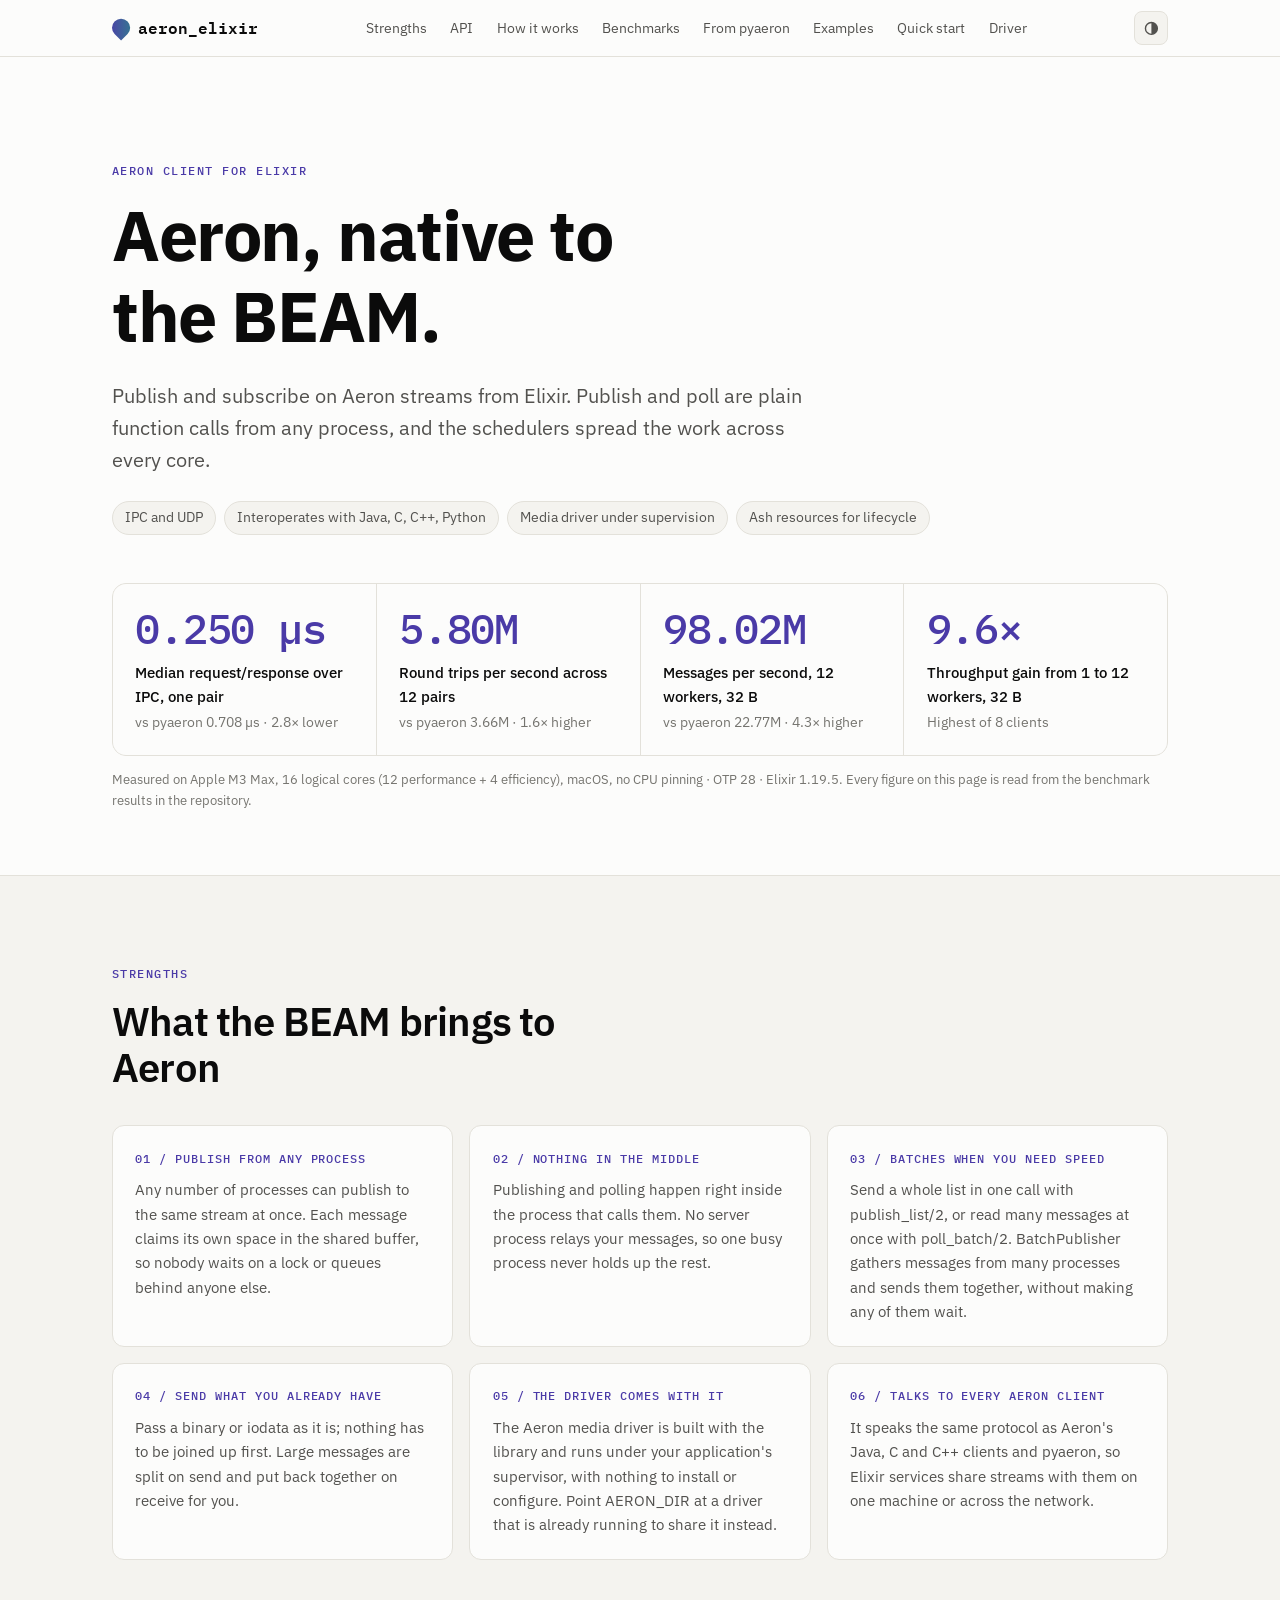
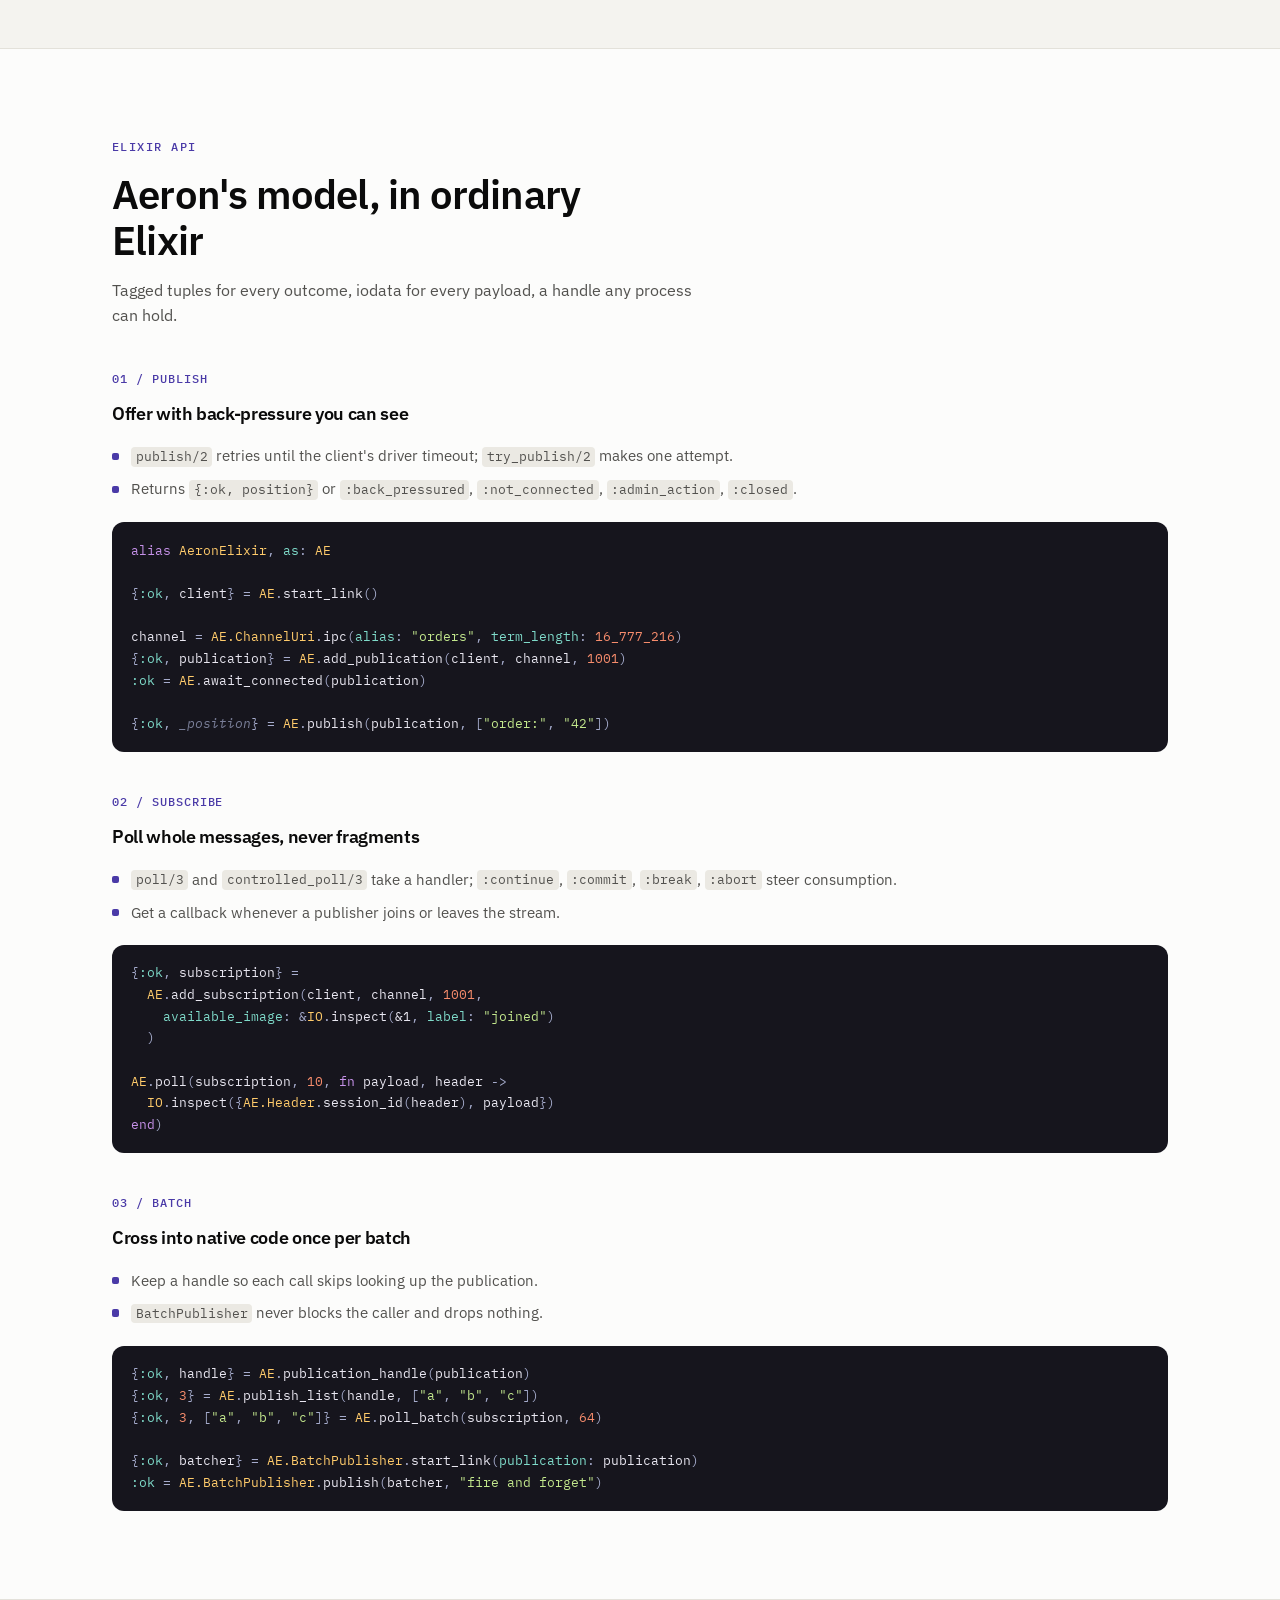
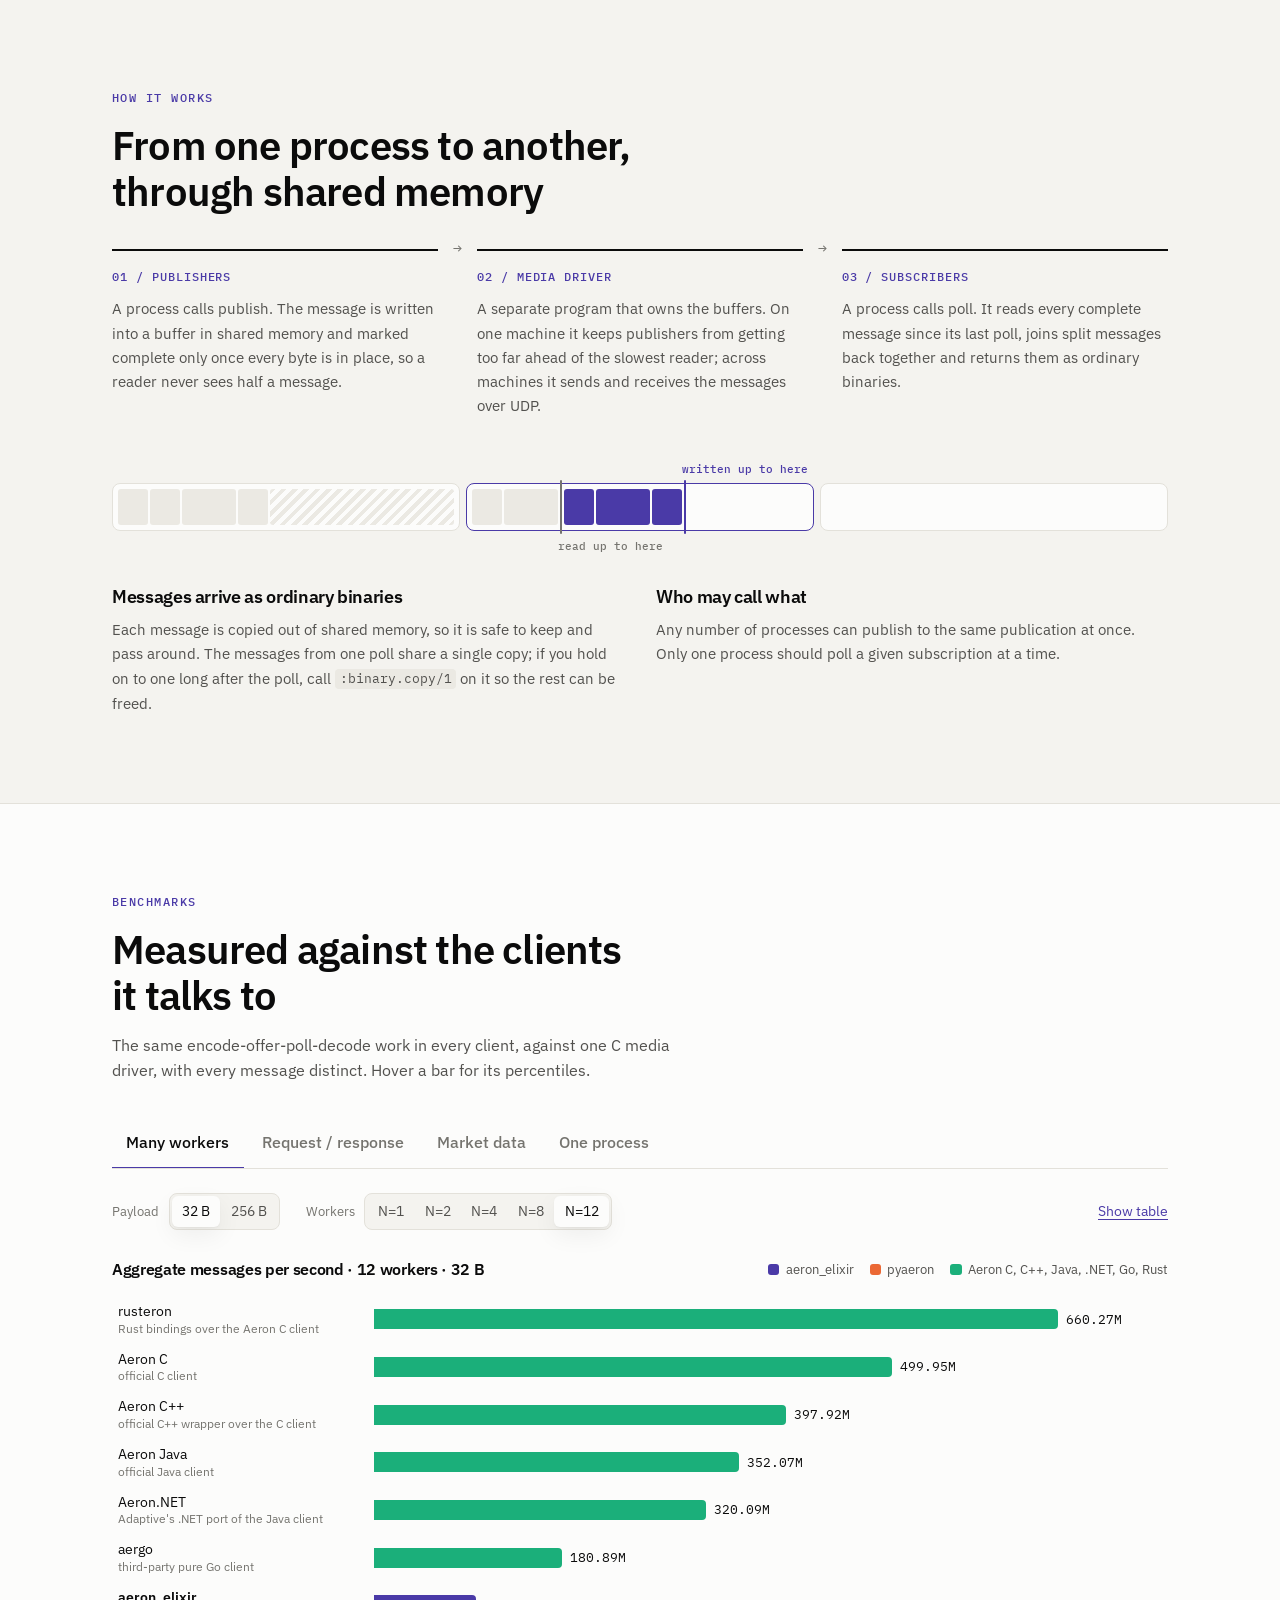
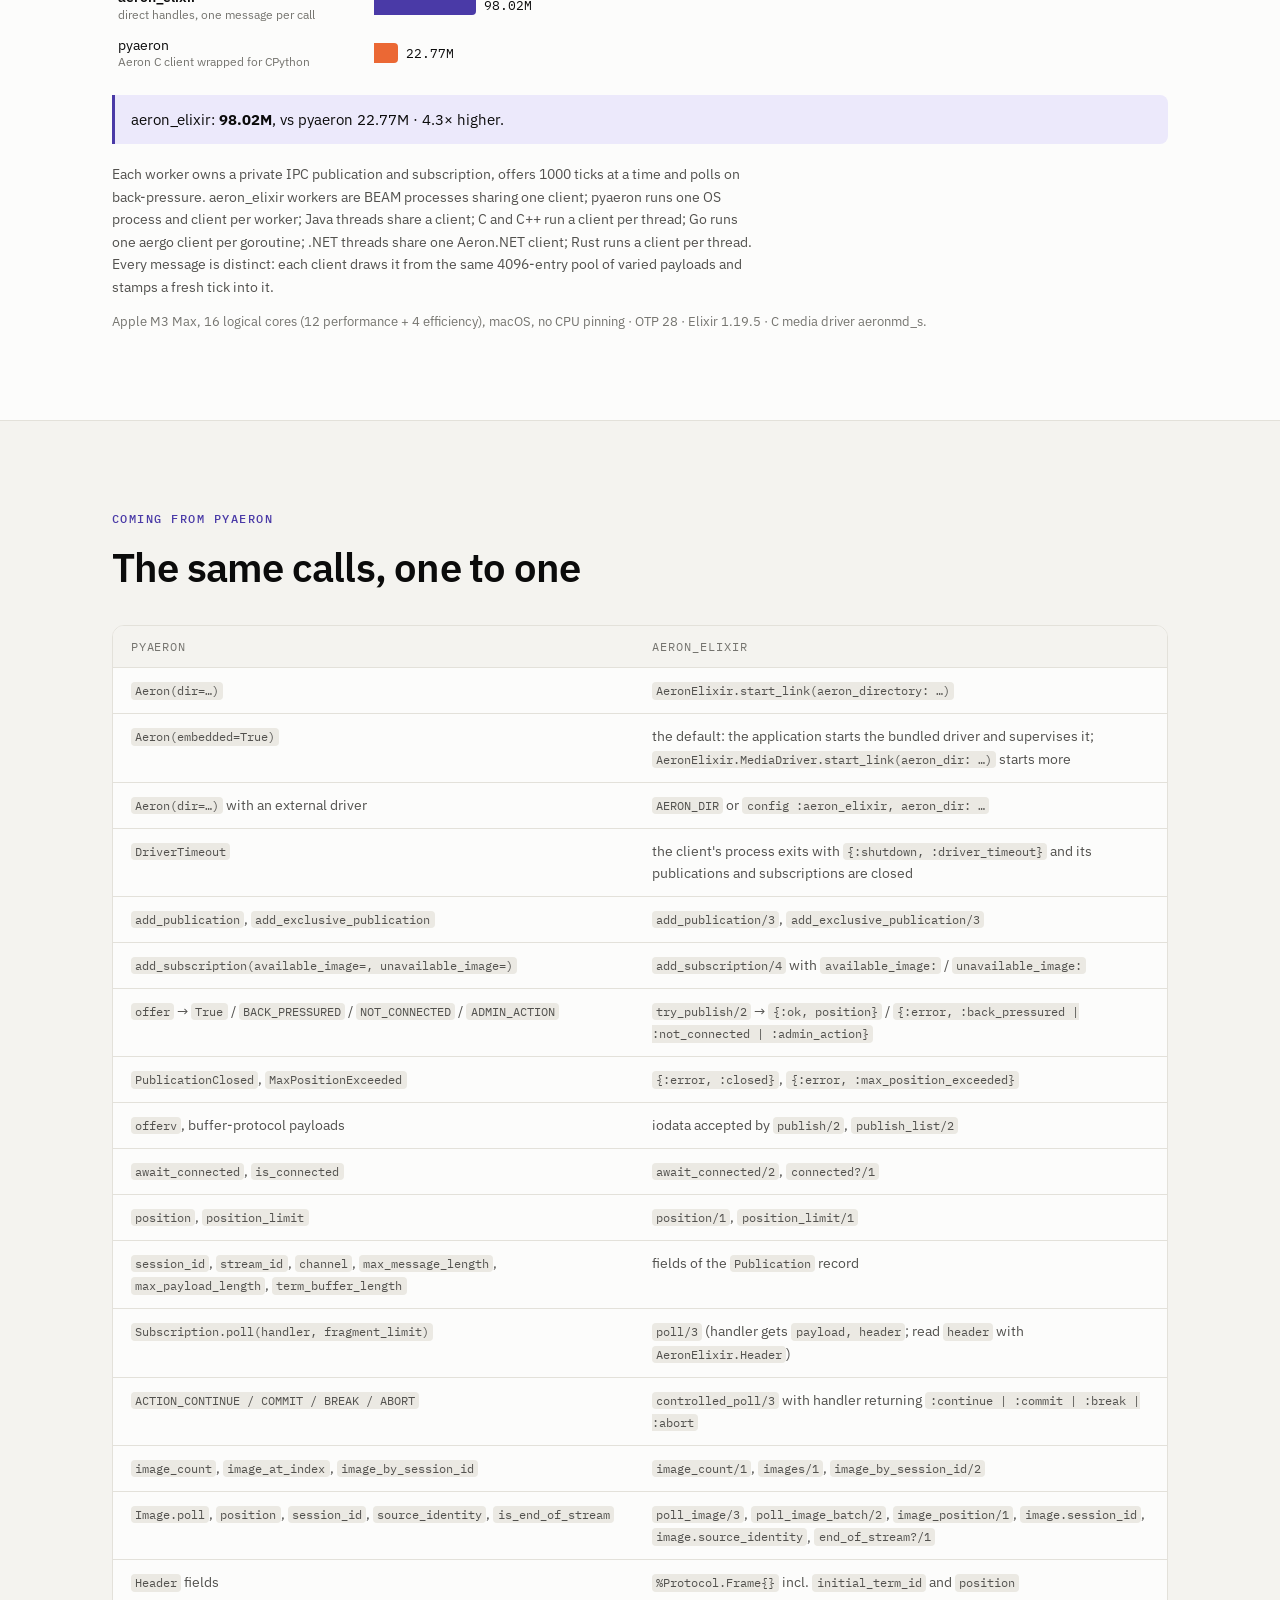
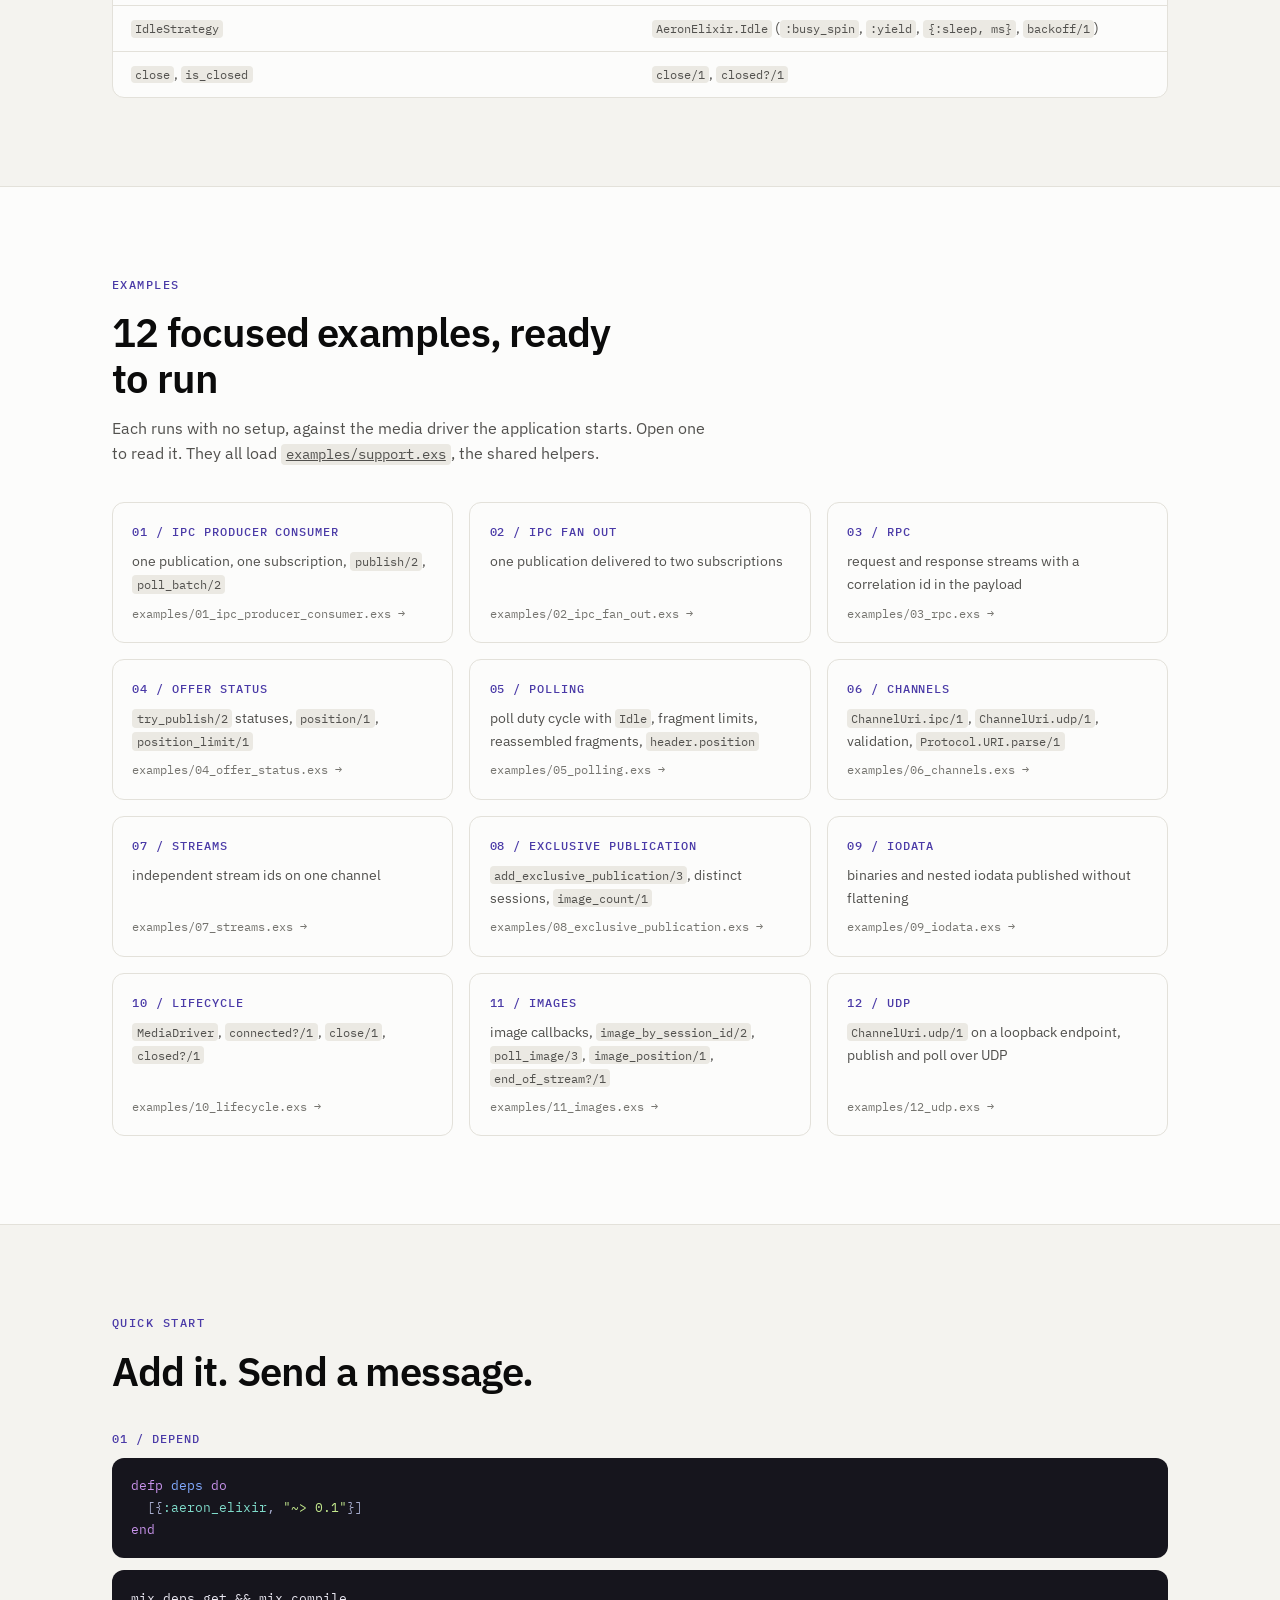
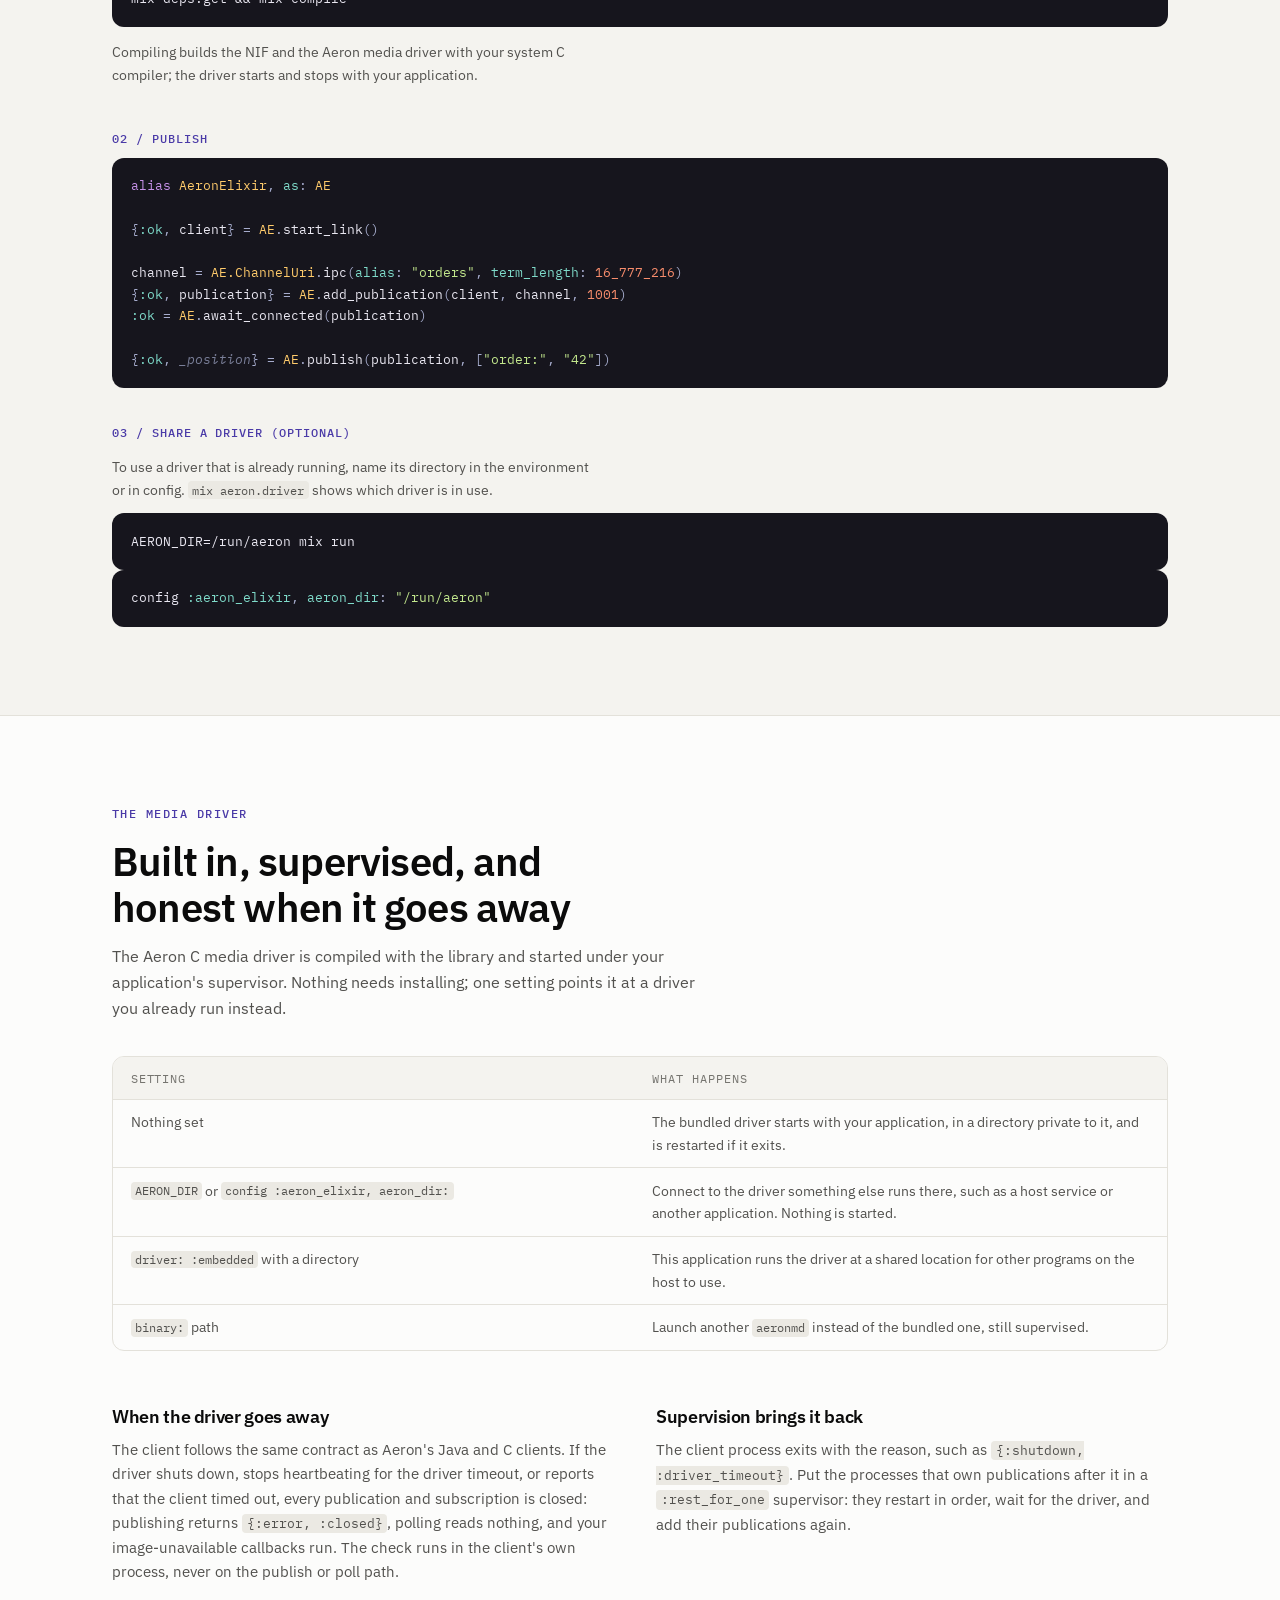
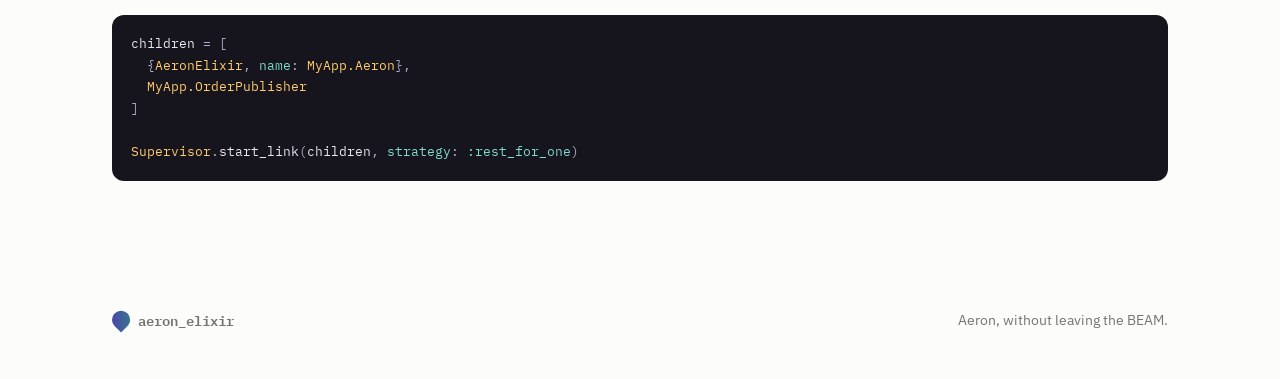
==== commit 8b3973b7: "Site: publish the new nav; link the website from the README and Hex" ====
--- a/docs/index.html
+++ b/docs/index.html
@@ -117,16 +117,53 @@
   border-bottom: 1px solid var(--rule);
 }
 .nav-inner { display: flex; align-items: center; justify-content: space-between; gap: 1rem; height: 3.5rem; }
-.nav nav { display: flex; gap: 1.25rem; overflow-x: auto; scrollbar-width: none; font-size: 0.9rem; }
-.nav nav a { text-decoration: none; color: var(--ink-2); white-space: nowrap; }
+.nav nav { position: relative; display: flex; align-items: center; gap: 0.15rem; overflow-x: auto; scrollbar-width: none; font-size: 0.9rem; }
+.nav nav a {
+  position: relative; z-index: 1; text-decoration: none; color: var(--ink-2); white-space: nowrap;
+  padding: 0.3rem 0.65rem; border-radius: 999px; transition: color 0.25s ease;
+}
 .nav nav a:hover { color: var(--ink); }
+.nav nav a[aria-current="location"] { color: var(--accent); }
+.nav-marker {
+  position: absolute; left: 0; top: 50%; height: 1.9rem; margin-top: -0.95rem; width: 0;
+  border-radius: 999px; pointer-events: none; opacity: 0;
+  background: var(--accent-soft);
+  box-shadow: inset 0 0 0 1px color-mix(in srgb, var(--accent) 28%, transparent);
+}
+.nav nav.has-marker .nav-marker { opacity: 1; }
+.nav nav.marker-ready .nav-marker {
+  transition: transform 0.38s cubic-bezier(0.2, 0.75, 0.25, 1), width 0.38s cubic-bezier(0.2, 0.75, 0.25, 1), opacity 0.2s ease;
+}
+@media (prefers-reduced-motion: reduce) {
+  .nav nav a, .nav nav.marker-ready .nav-marker { transition: none; }
+}
 @media (max-width: 1080px) { .nav nav { display: none; } }
-.theme { display: inline-flex; flex: none; background: var(--surface-2); border: 1px solid var(--rule); border-radius: 8px; padding: 2px; }
-.theme button { border: 0; background: none; padding: 0.25rem 0.55rem; border-radius: 6px; cursor: pointer; font-size: 0.78rem; color: var(--ink-3); }
-.theme button:hover { color: var(--ink); }
-:root:not([data-theme]) .theme [data-theme-choice="auto"],
-:root[data-theme="light"] .theme [data-theme-choice="light"],
-:root[data-theme="dark"] .theme [data-theme-choice="dark"] { background: var(--surface); color: var(--ink); box-shadow: var(--shadow); }
+.theme-menu { position: relative; flex: none; }
+.theme-toggle {
+  display: inline-grid; place-items: center; width: 2.1rem; height: 2.1rem; padding: 0; cursor: pointer;
+  border: 1px solid var(--rule); border-radius: 8px; background: var(--surface-2); color: var(--ink-2);
+  transition: color 0.2s ease, border-color 0.2s ease;
+}
+.theme-toggle:hover, .theme-toggle[aria-expanded="true"] { color: var(--ink); border-color: color-mix(in srgb, var(--accent) 45%, var(--rule)); }
+.theme-toggle:focus-visible { outline: 2px solid var(--accent); outline-offset: 2px; }
+.theme-icon { width: 1.05rem; height: 1.05rem; flex: none; }
+.theme-toggle .theme-icon { display: none; }
+:root:not([data-theme]) .theme-toggle .theme-icon-auto,
+:root[data-theme="light"] .theme-toggle .theme-icon-light,
+:root[data-theme="dark"] .theme-toggle .theme-icon-dark { display: block; }
+.theme-options {
+  position: absolute; right: 0; top: calc(100% + 0.45rem); min-width: 9.5rem; padding: 0.3rem;
+  display: grid; gap: 2px; background: var(--surface); border: 1px solid var(--rule); border-radius: 10px; box-shadow: var(--shadow);
+}
+.theme-options[hidden] { display: none; }
+.theme-options button {
+  display: flex; align-items: center; gap: 0.6rem; width: 100%; border: 0; background: none; cursor: pointer;
+  padding: 0.45rem 0.6rem; border-radius: 6px; font-size: 0.85rem; color: var(--ink-2); text-align: left;
+}
+.theme-options button:hover, .theme-options button:focus-visible { background: var(--surface-2); color: var(--ink); outline: none; }
+.theme-options button[aria-checked="true"] { color: var(--accent); }
+.theme-check { margin-left: auto; width: 0.95rem; height: 0.95rem; visibility: hidden; }
+.theme-options button[aria-checked="true"] .theme-check { visibility: visible; }
 .brand { display: inline-flex; align-items: center; gap: 0.55rem; font-weight: 600; text-decoration: none; font-family: "IBM Plex Mono", monospace; }
 .mark {
   width: 1.1rem; height: 1.1rem; border-radius: 50% 50% 50% 0;
@@ -313,20 +350,25 @@
     <header class="nav">
   <div class="wrap nav-inner">
     <a href="#top" class="brand"><span class="mark" aria-hidden="true"></span>aeron_elixir</a>
-    <nav>
-      <a href="#strengths">Strengths</a>
-      <a href="#api">API</a>
-      <a href="#log">How it works</a>
-      <a href="#benchmarks">Benchmarks</a>
-      <a href="#pyaeron">From pyaeron</a>
-      <a href="#examples">Examples</a>
-      <a href="#start">Quick start</a>
-      <a href="#driver">Driver</a>
+    <nav aria-label="Sections">
+      <a href="#strengths" data-section="strengths">Strengths</a><a href="#api" data-section="api">API</a><a href="#log" data-section="log">How it works</a><a href="#benchmarks" data-section="benchmarks">Benchmarks</a><a href="#pyaeron" data-section="pyaeron">From pyaeron</a><a href="#examples" data-section="examples">Examples</a><a href="#start" data-section="start">Quick start</a><a href="#driver" data-section="driver">Driver</a>
     </nav>
-    <div class="theme" role="group" aria-label="Colour theme">
-      <button type="button" data-theme-choice="auto" onclick="aeronSetTheme('auto')">Auto</button>
-      <button type="button" data-theme-choice="light" onclick="aeronSetTheme('light')">Light</button>
-      <button type="button" data-theme-choice="dark" onclick="aeronSetTheme('dark')">Dark</button>
+    <div class="theme-menu" data-theme-menu>
+      <button type="button" class="theme-toggle" aria-haspopup="menu" aria-expanded="false" aria-controls="theme-options" aria-label="Colour theme" title="Colour theme">
+        <svg class="theme-icon theme-icon-auto" viewBox="0 0 24 24" fill="none" stroke="currentColor" stroke-width="2" aria-hidden="true"><circle cx="12" cy="12" r="8.5"></circle><path d="M12 3.5a8.5 8.5 0 0 1 0 17z" fill="currentColor" stroke="none"></path></svg><svg class="theme-icon theme-icon-light" viewBox="0 0 24 24" fill="none" stroke="currentColor" stroke-width="2" stroke-linecap="round" aria-hidden="true"><circle cx="12" cy="12" r="4"></circle><path d="M12 2.5v2M12 19.5v2M2.5 12h2M19.5 12h2M5.3 5.3l1.4 1.4M17.3 17.3l1.4 1.4M5.3 18.7l1.4-1.4M17.3 6.7l1.4-1.4"></path></svg><svg class="theme-icon theme-icon-dark" viewBox="0 0 24 24" fill="none" stroke="currentColor" stroke-width="2" stroke-linejoin="round" aria-hidden="true"><path d="M20 14.5A8.5 8.5 0 0 1 9.5 4a8.5 8.5 0 1 0 10.5 10.5z"></path></svg>
+      </button>
+      <div class="theme-options" id="theme-options" role="menu" aria-label="Colour theme" hidden>
+        <button type="button" role="menuitemradio" aria-checked="false" data-theme-choice="auto">
+          <svg class="theme-icon theme-icon-auto" viewBox="0 0 24 24" fill="none" stroke="currentColor" stroke-width="2" aria-hidden="true"><circle cx="12" cy="12" r="8.5"></circle><path d="M12 3.5a8.5 8.5 0 0 1 0 17z" fill="currentColor" stroke="none"></path></svg>Auto
+          <svg class="theme-check" viewBox="0 0 24 24" fill="none" stroke="currentColor" stroke-width="2.4" stroke-linecap="round" stroke-linejoin="round" aria-hidden="true"><polyline points="20 6 9 17 4 12"></polyline></svg>
+        </button><button type="button" role="menuitemradio" aria-checked="false" data-theme-choice="light">
+          <svg class="theme-icon theme-icon-light" viewBox="0 0 24 24" fill="none" stroke="currentColor" stroke-width="2" stroke-linecap="round" aria-hidden="true"><circle cx="12" cy="12" r="4"></circle><path d="M12 2.5v2M12 19.5v2M2.5 12h2M19.5 12h2M5.3 5.3l1.4 1.4M17.3 17.3l1.4 1.4M5.3 18.7l1.4-1.4M17.3 6.7l1.4-1.4"></path></svg>Light
+          <svg class="theme-check" viewBox="0 0 24 24" fill="none" stroke="currentColor" stroke-width="2.4" stroke-linecap="round" stroke-linejoin="round" aria-hidden="true"><polyline points="20 6 9 17 4 12"></polyline></svg>
+        </button><button type="button" role="menuitemradio" aria-checked="false" data-theme-choice="dark">
+          <svg class="theme-icon theme-icon-dark" viewBox="0 0 24 24" fill="none" stroke="currentColor" stroke-width="2" stroke-linejoin="round" aria-hidden="true"><path d="M20 14.5A8.5 8.5 0 0 1 9.5 4a8.5 8.5 0 1 0 10.5 10.5z"></path></svg>Dark
+          <svg class="theme-check" viewBox="0 0 24 24" fill="none" stroke="currentColor" stroke-width="2.4" stroke-linecap="round" stroke-linejoin="round" aria-hidden="true"><polyline points="20 6 9 17 4 12"></polyline></svg>
+        </button>
+      </div>
     </div>
   </div>
 </header>
@@ -5842,6 +5884,139 @@
   <span>Aeron, without leaving the BEAM.</span>
 </footer>
     <script>(function () {
+  var reducedMotion = window.matchMedia("(prefers-reduced-motion: reduce)").matches;
+  var bar = document.querySelector(".nav nav");
+  if (bar) { followSections(bar); }
+  themeMenu(document.querySelector("[data-theme-menu]"));
+
+  function followSections(bar) {
+    var entries = Array.prototype.slice.call(bar.querySelectorAll("a[data-section]"))
+      .map(function (link) { return { link: link, section: document.getElementById(link.getAttribute("data-section")) }; })
+      .filter(function (entry) { return entry.section; });
+    if (entries.length === 0) { return; }
+
+    var marker = document.createElement("span");
+    marker.className = "nav-marker";
+    marker.setAttribute("aria-hidden", "true");
+    bar.insertBefore(marker, bar.firstChild);
+
+    var header = document.querySelector(".nav");
+    var current = null;
+    var scheduled = false;
+
+    function sectionInView() {
+      var root = document.documentElement;
+      if (window.innerHeight + window.scrollY >= root.scrollHeight - 2) { return entries[entries.length - 1]; }
+      var line = header.offsetHeight + 40;
+      return entries.reduce(function (found, entry) {
+        return entry.section.getBoundingClientRect().top <= line ? entry : found;
+      }, null);
+    }
+
+    function placeMarker() {
+      bar.classList.toggle("has-marker", current !== null);
+      if (current === null) { return; }
+      marker.style.width = current.link.offsetWidth + "px";
+      marker.style.transform = "translateX(" + current.link.offsetLeft + "px)";
+    }
+
+    function keepVisible(link) {
+      var left = link.offsetLeft;
+      var right = left + link.offsetWidth;
+      if (left < bar.scrollLeft || right > bar.scrollLeft + bar.clientWidth) {
+        bar.scrollTo({ left: Math.max(0, left - 16), behavior: reducedMotion ? "auto" : "smooth" });
+      }
+    }
+
+    function update() {
+      scheduled = false;
+      var next = sectionInView();
+      if (next !== current) {
+        if (current) { current.link.removeAttribute("aria-current"); }
+        if (next) { next.link.setAttribute("aria-current", "location"); keepVisible(next.link); }
+        current = next;
+      }
+      placeMarker();
+    }
+
+    function schedule() {
+      if (!scheduled) { scheduled = true; window.requestAnimationFrame(update); }
+    }
+
+    window.addEventListener("scroll", schedule, { passive: true });
+    window.addEventListener("resize", schedule);
+    if (document.fonts && document.fonts.ready) { document.fonts.ready.then(schedule); }
+    update();
+    window.requestAnimationFrame(function () { bar.classList.add("marker-ready"); });
+  }
+
+  function themeMenu(menu) {
+    if (!menu) { return; }
+    var toggle = menu.querySelector(".theme-toggle");
+    var list = menu.querySelector(".theme-options");
+    var items = Array.prototype.slice.call(list.querySelectorAll("[data-theme-choice]"));
+
+    function chosen() { return document.documentElement.getAttribute("data-theme") || "auto"; }
+
+    function markChosen() {
+      var choice = chosen();
+      items.forEach(function (item) {
+        item.setAttribute("aria-checked", String(item.getAttribute("data-theme-choice") === choice));
+      });
+    }
+
+    function open() {
+      markChosen();
+      list.hidden = false;
+      toggle.setAttribute("aria-expanded", "true");
+      (items.find(function (item) { return item.getAttribute("aria-checked") === "true"; }) || items[0]).focus({ preventScroll: true });
+    }
+
+    function close(returnFocus) {
+      if (list.hidden) { return; }
+      list.hidden = true;
+      toggle.setAttribute("aria-expanded", "false");
+      if (returnFocus) { toggle.focus({ preventScroll: true }); }
+    }
+
+    function moveFocus(step) {
+      var index = items.indexOf(document.activeElement);
+      items[(index + step + items.length) % items.length].focus({ preventScroll: true });
+    }
+
+    toggle.addEventListener("click", function () { if (list.hidden) { open(); } else { close(false); } });
+
+    items.forEach(function (item) {
+      item.addEventListener("click", function () {
+        window.aeronSetTheme(item.getAttribute("data-theme-choice"));
+        markChosen();
+        close(true);
+      });
+    });
+
+    list.addEventListener("keydown", function (event) {
+      var keys = {
+        ArrowDown: function () { moveFocus(1); },
+        ArrowUp: function () { moveFocus(-1); },
+        Home: function () { items[0].focus({ preventScroll: true }); },
+        End: function () { items[items.length - 1].focus({ preventScroll: true }); },
+        Escape: function () { close(true); },
+        Tab: function () { close(false); }
+      };
+      if (!keys[event.key]) { return; }
+      if (event.key !== "Tab") { event.preventDefault(); }
+      keys[event.key]();
+    });
+
+    document.addEventListener("click", function (event) {
+      if (!menu.contains(event.target)) { close(false); }
+    });
+
+    markChosen();
+  }
+})();
+</script>
+    <script>(function () {
   var explorer = document.querySelector("[data-explorer]");
   if (!explorer) { return; }
   var tabs = explorer.querySelectorAll("[data-tab]");
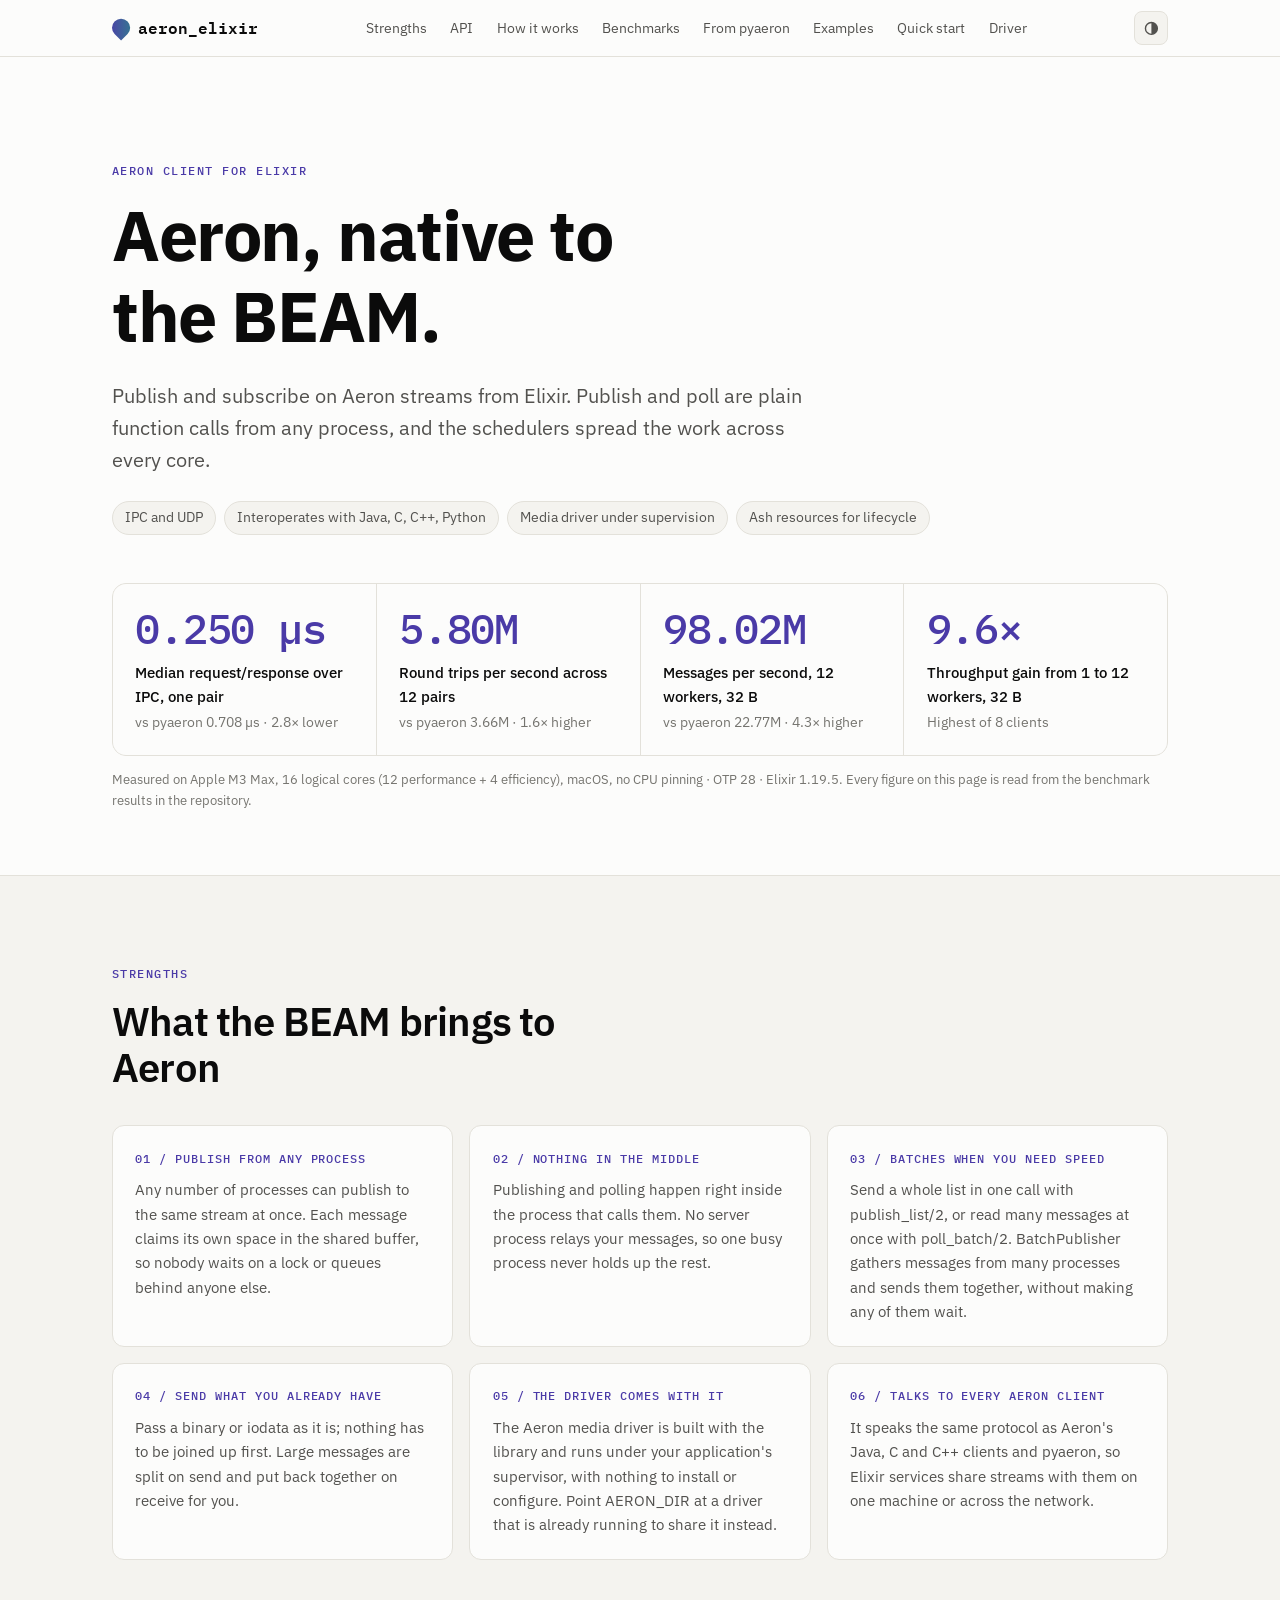
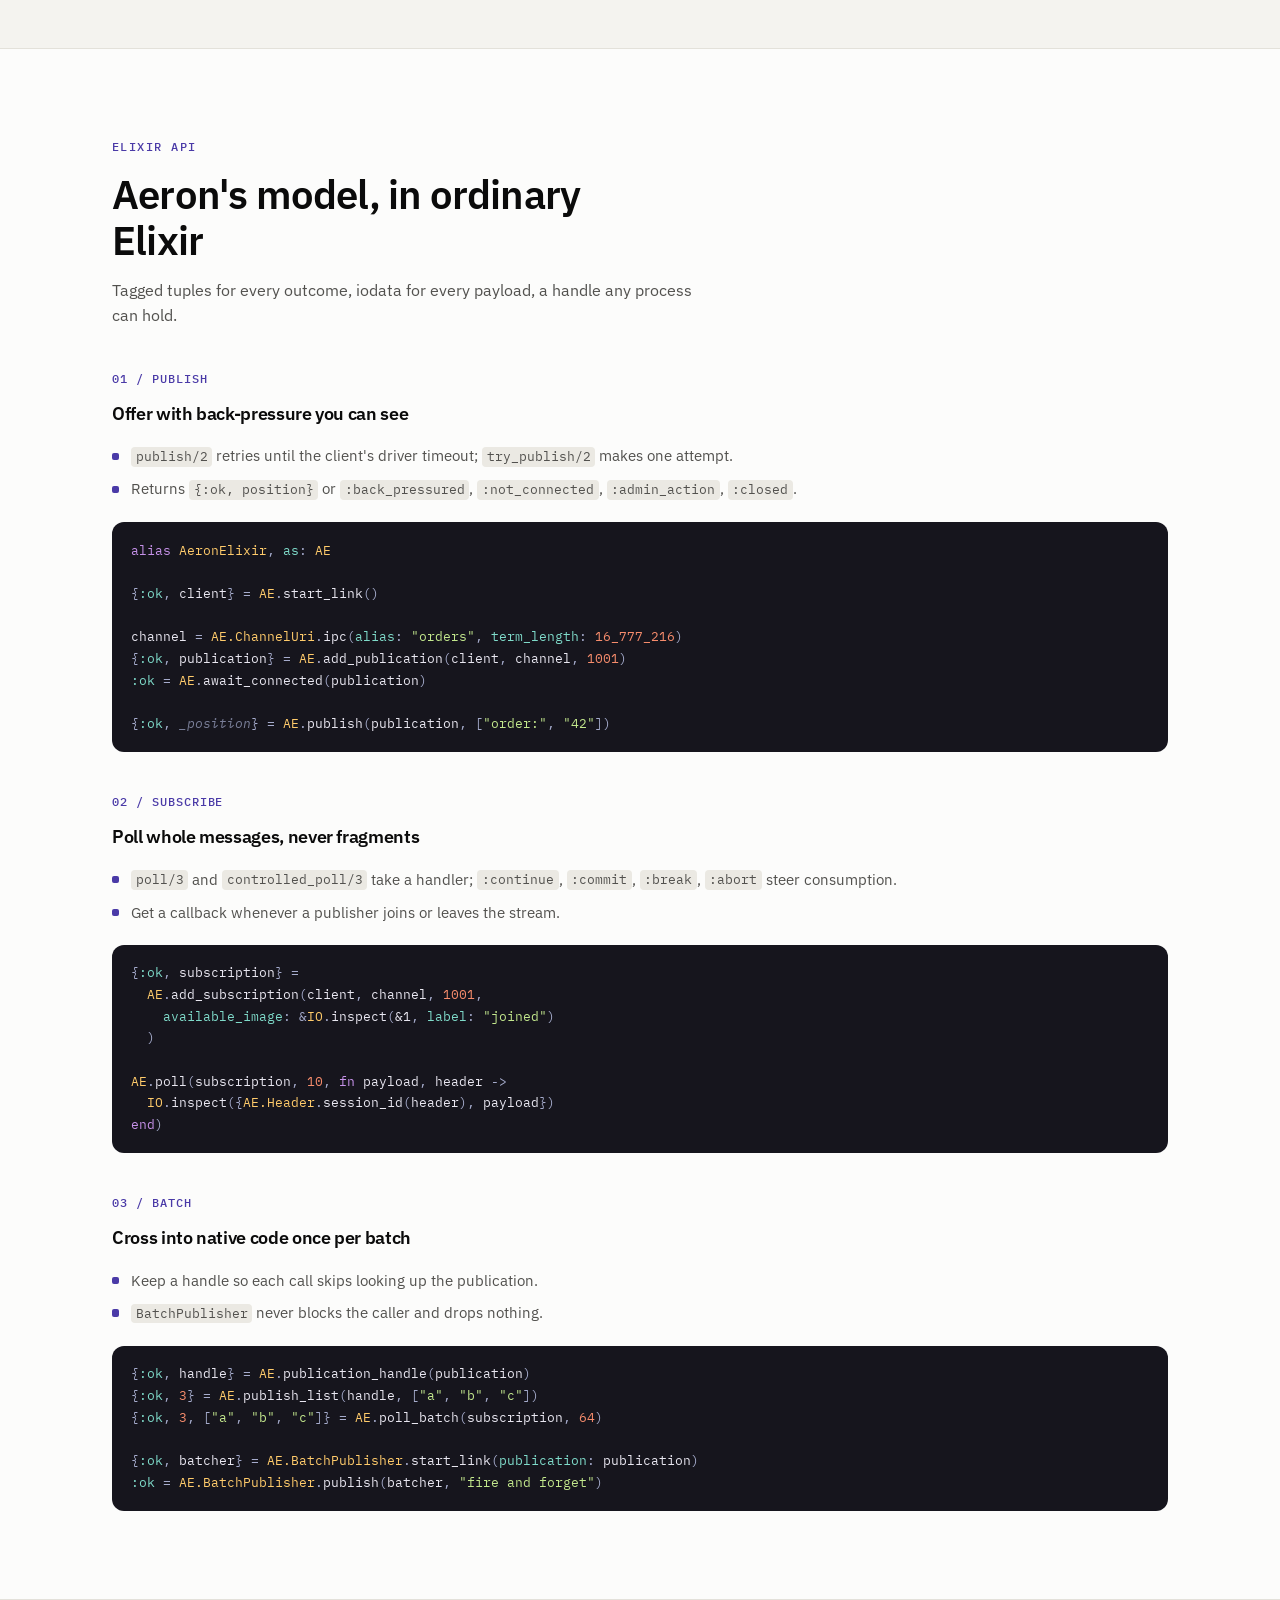
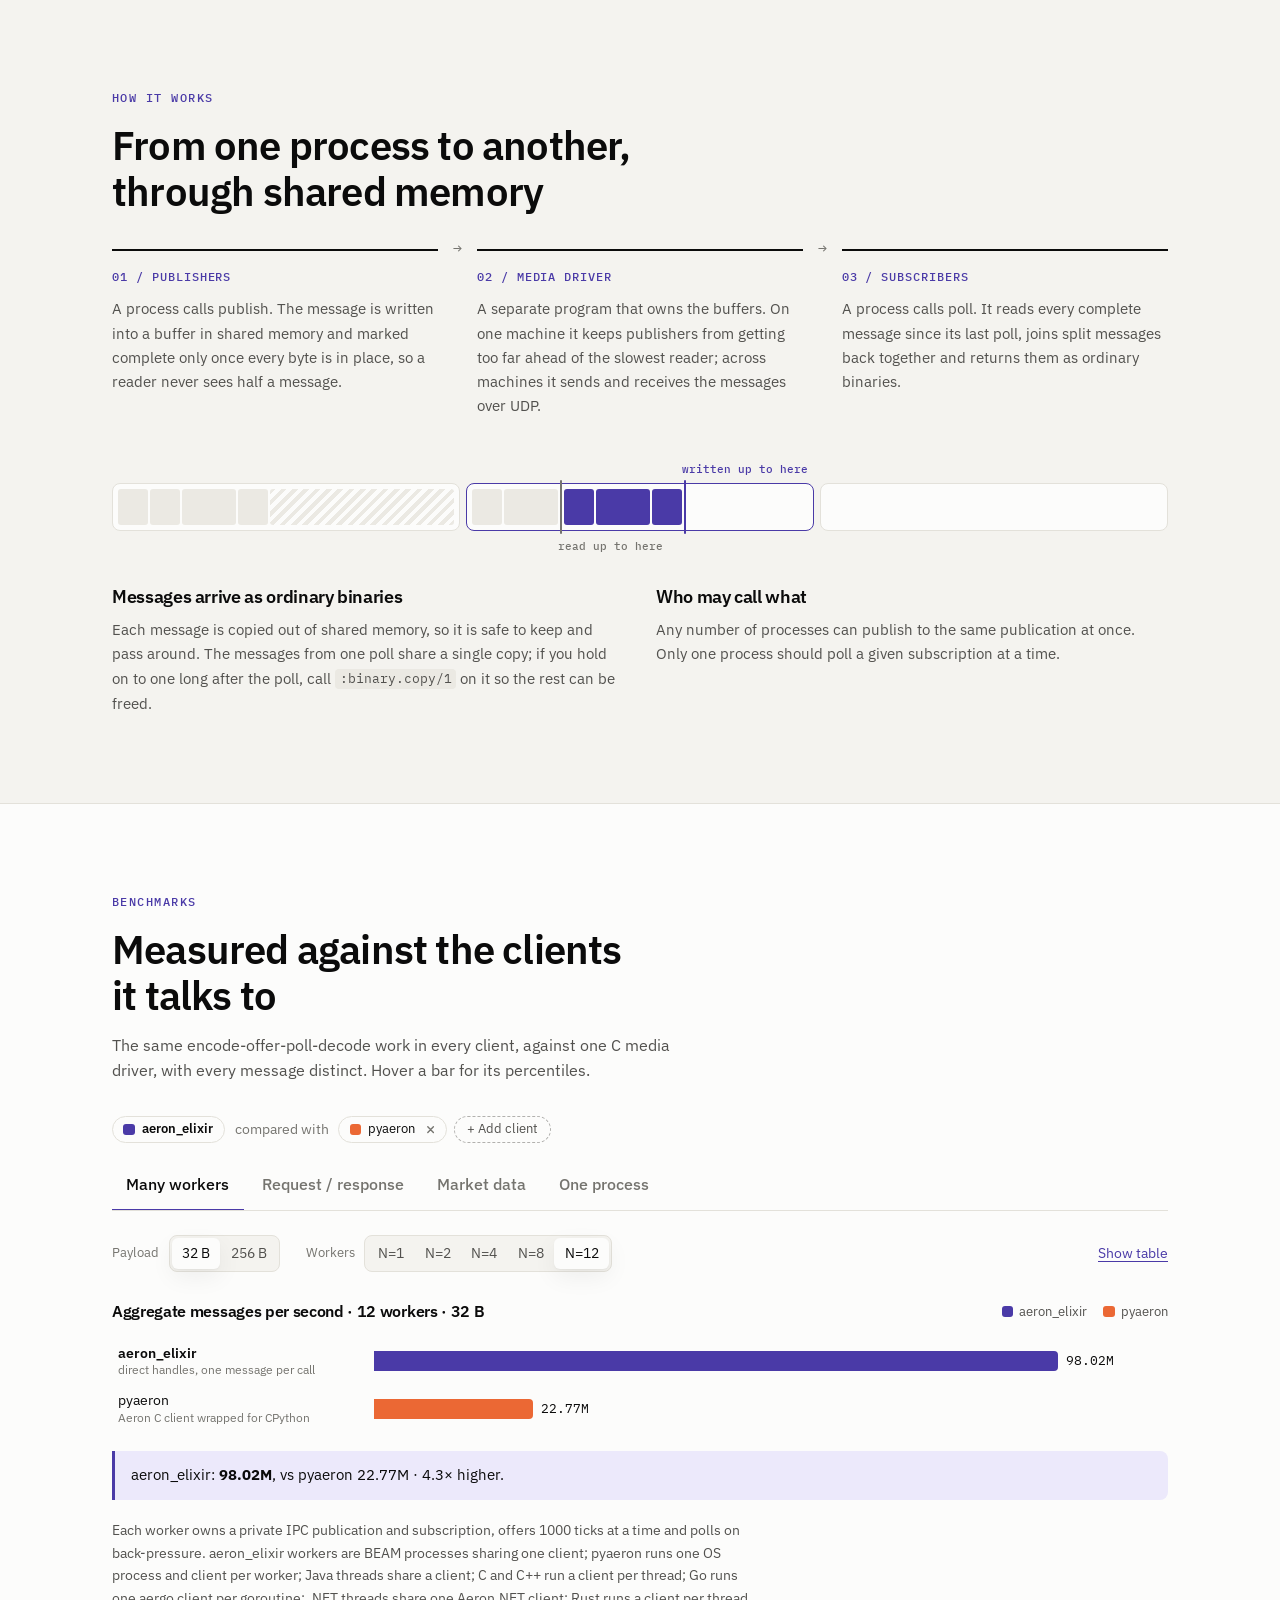
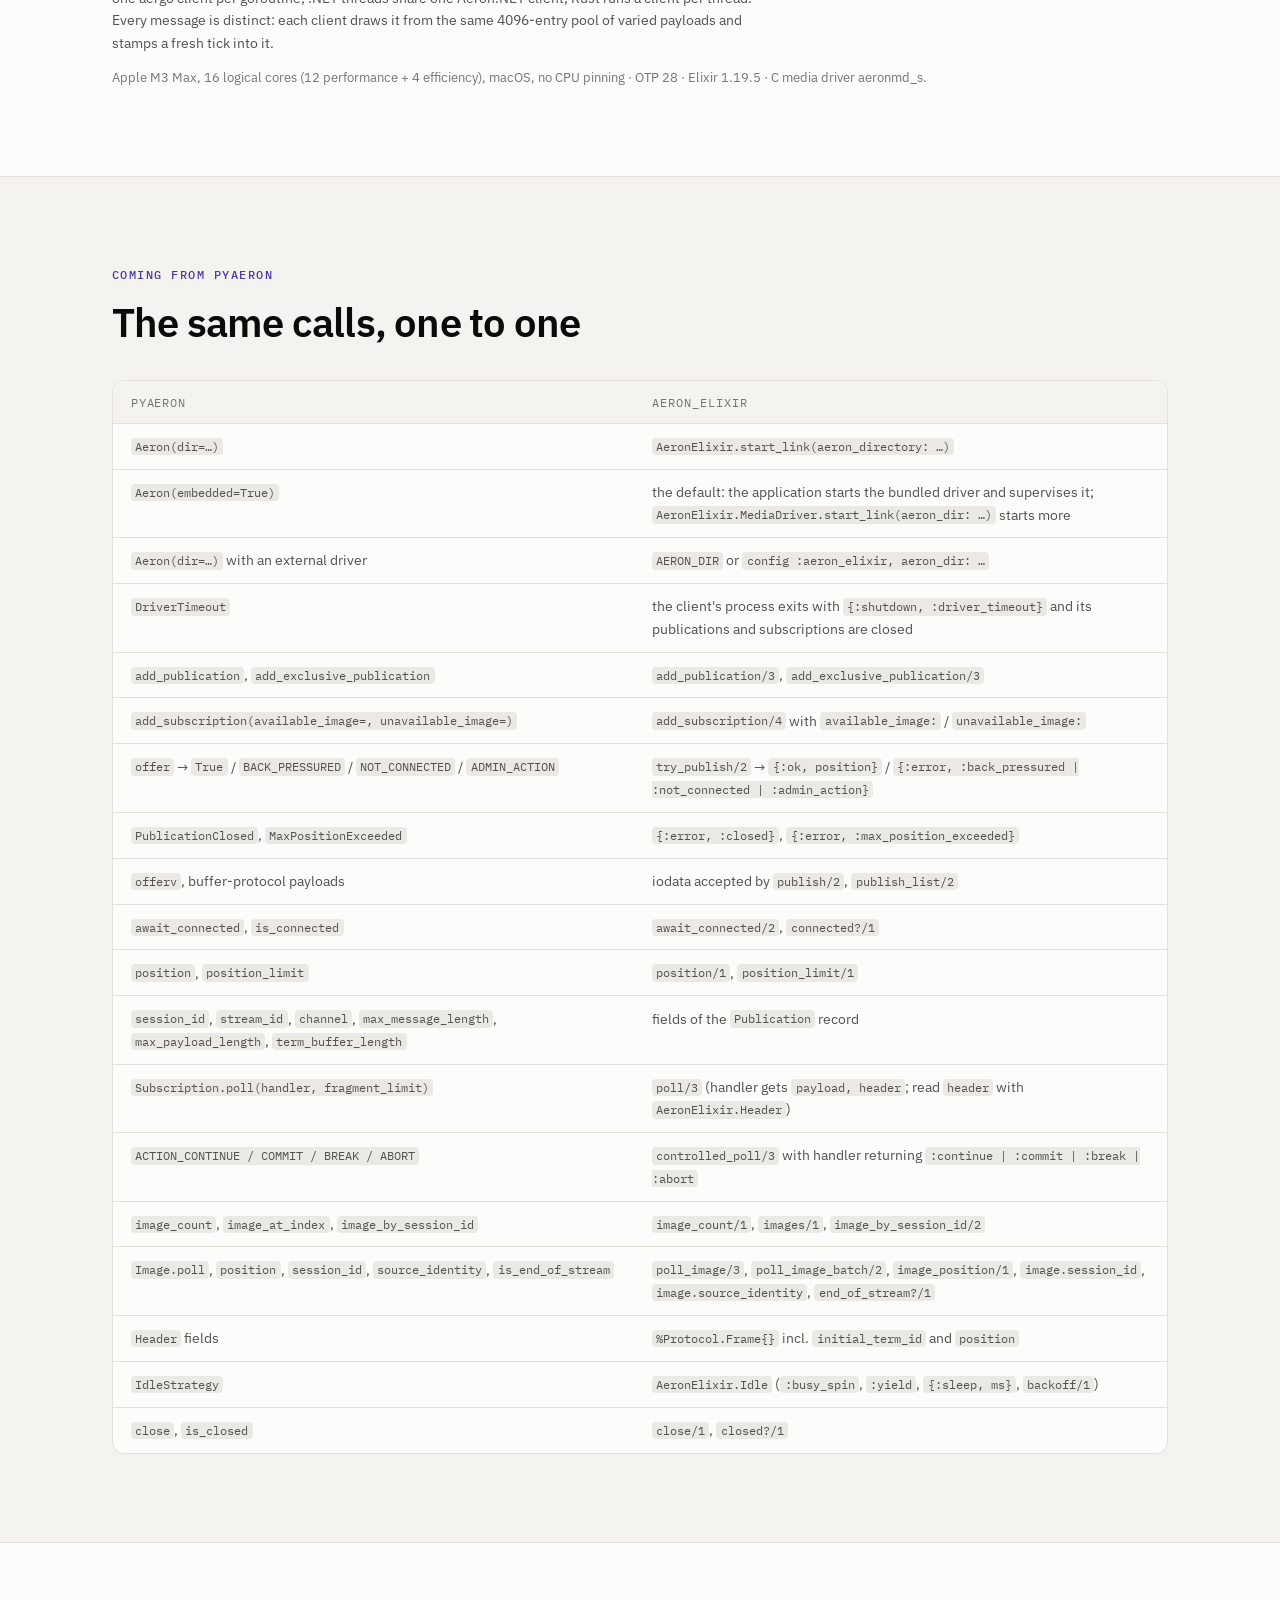
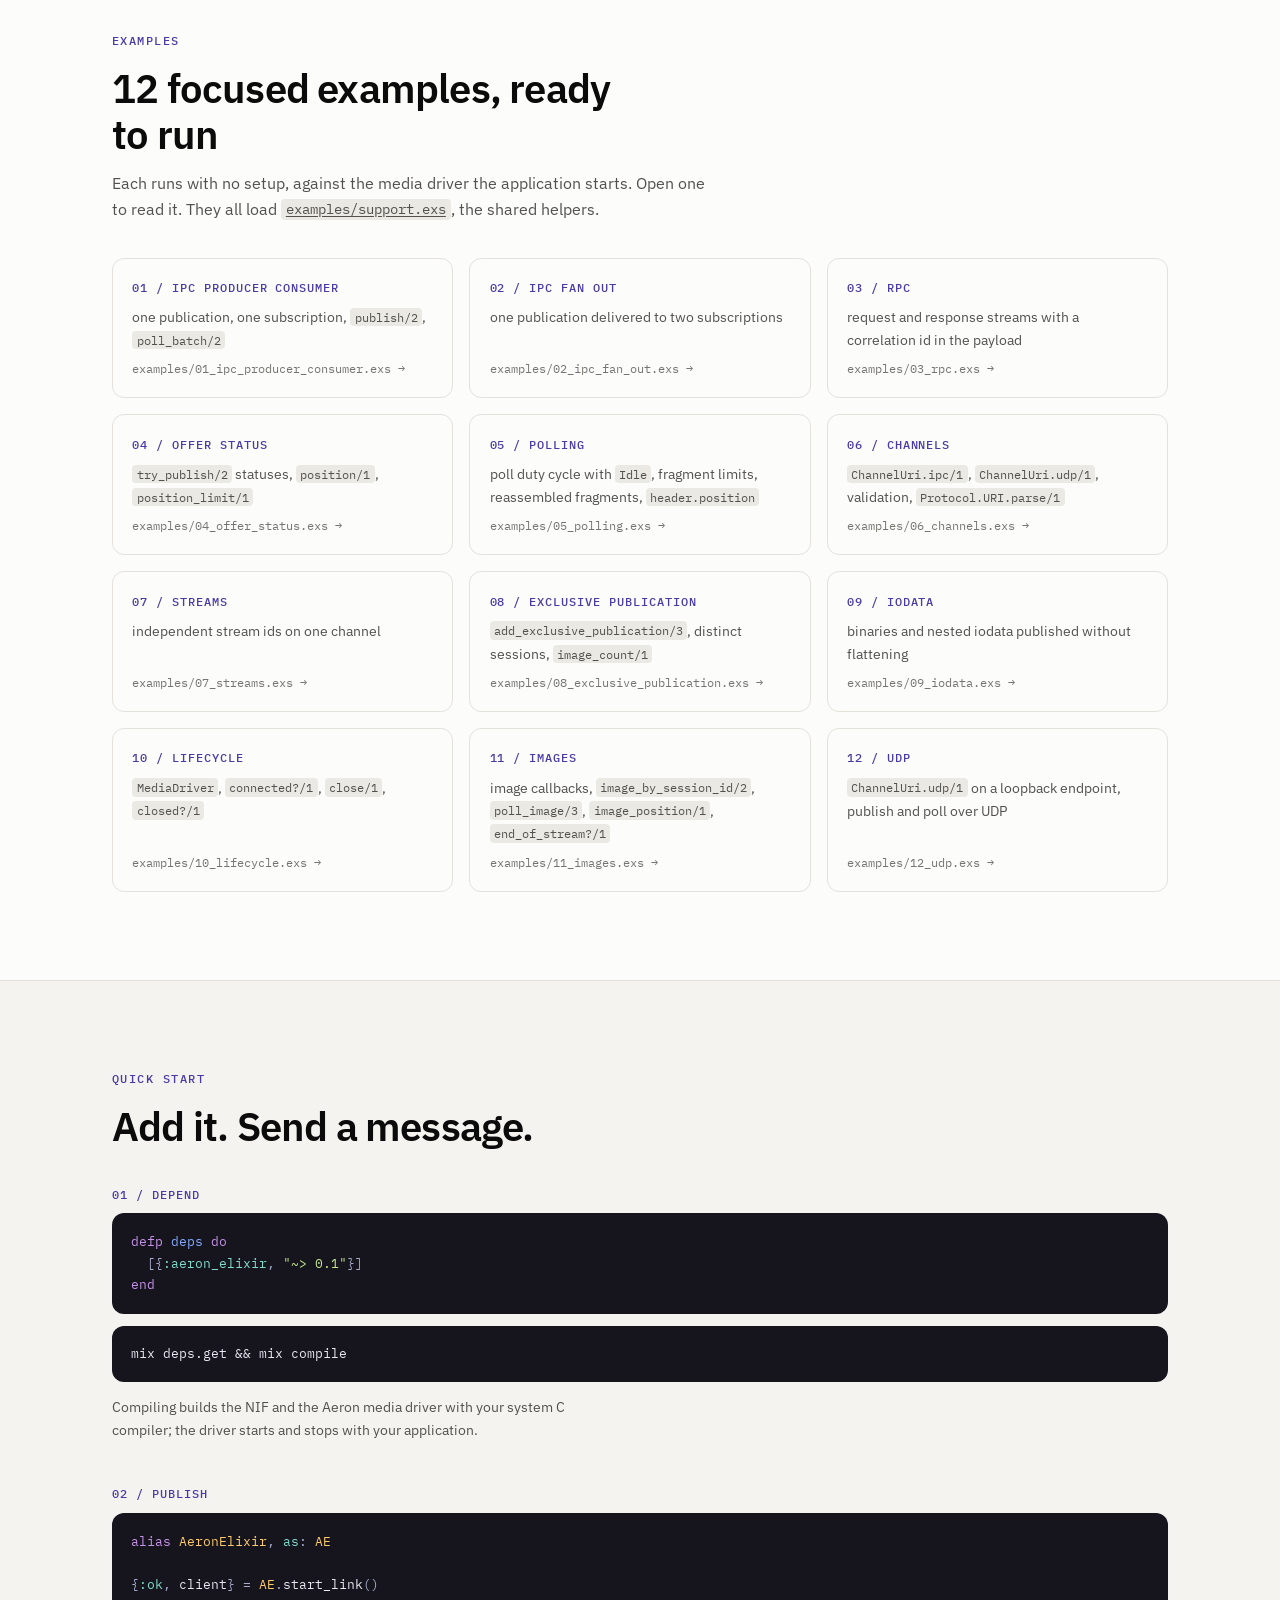
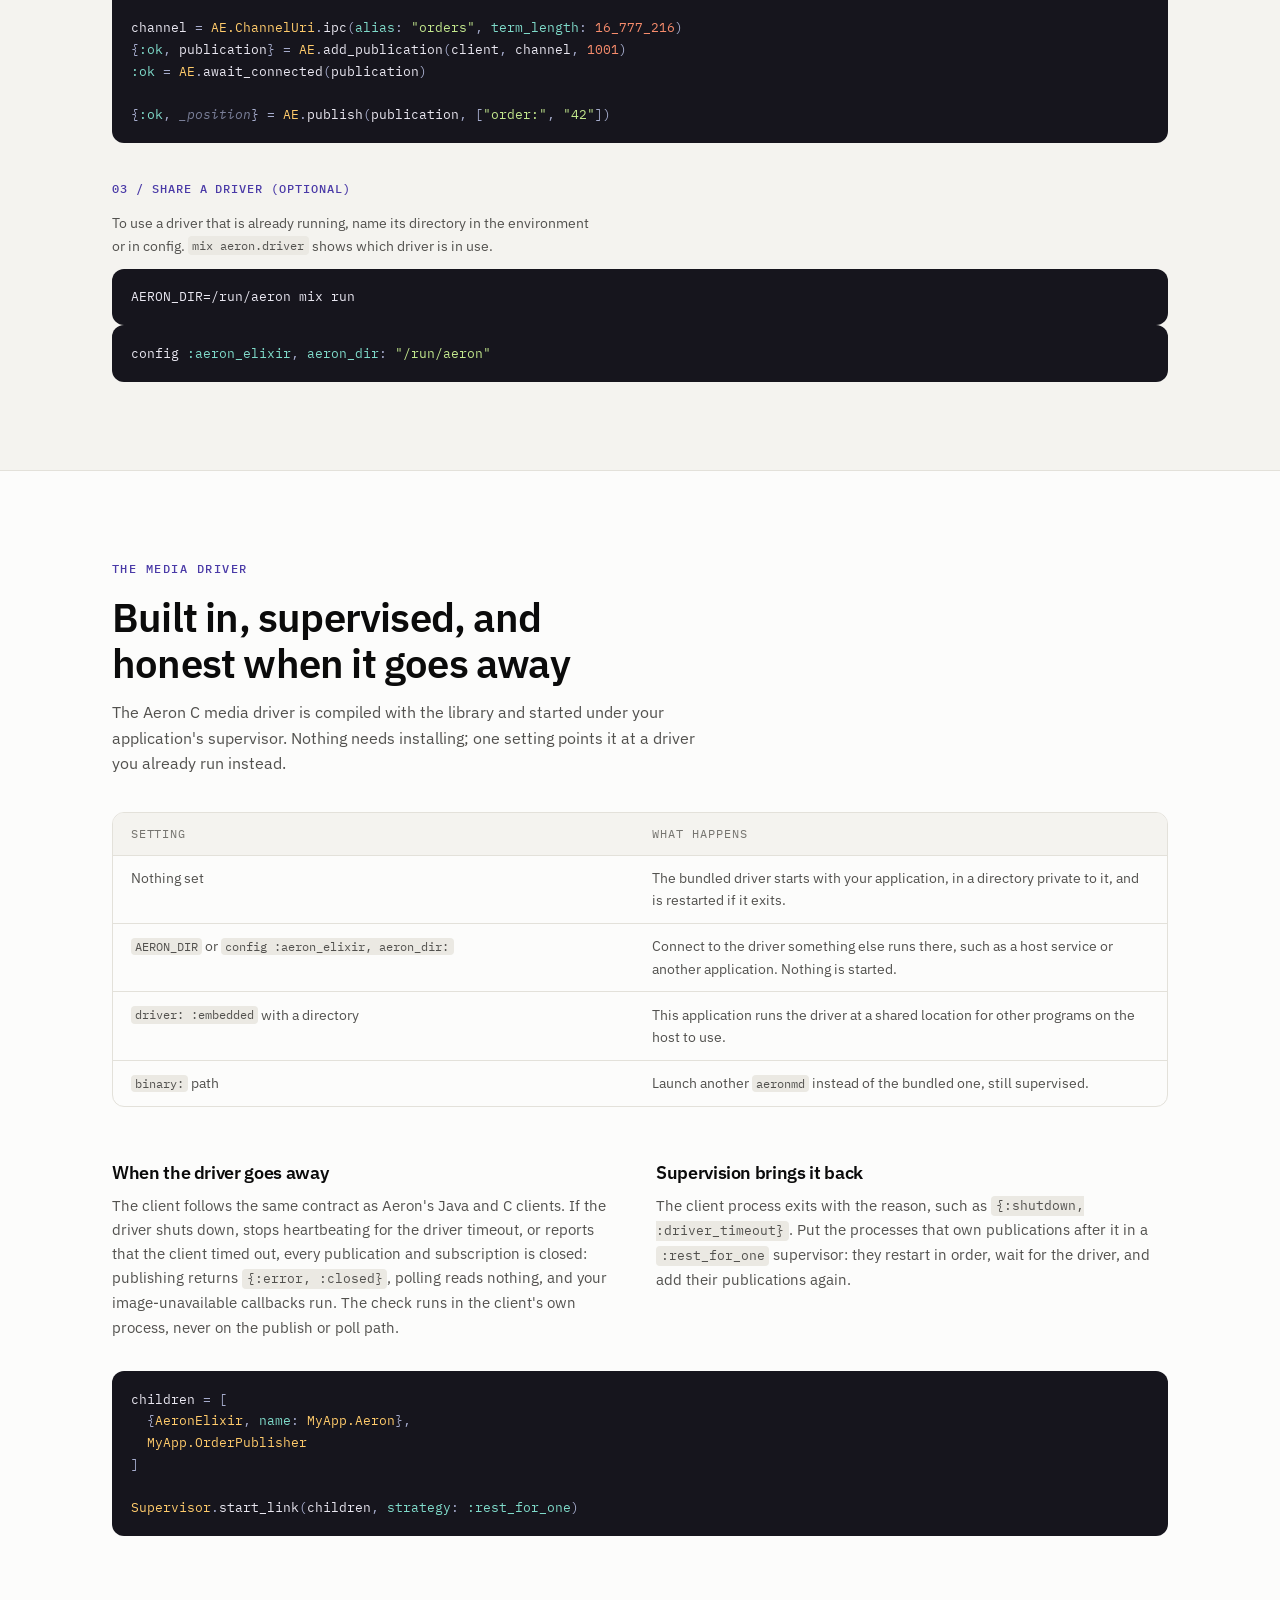
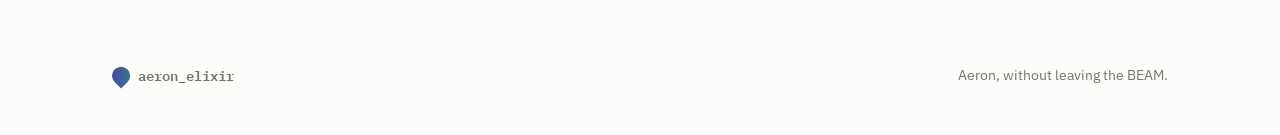
==== commit 5221a3c4: "Select comparisons" ====
--- a/docs/index.html
+++ b/docs/index.html
@@ -244,6 +244,42 @@
 #driver .code { margin-top: 2rem; }
 .notes p { color: var(--ink-2); margin-top: 0.6rem; font-size: 0.95rem; }
 
+.compare { position: relative; display: flex; flex-wrap: wrap; align-items: center; gap: 0.45rem; margin-top: 2rem; font-size: 0.85rem; color: var(--ink-3); }
+.compare-label { margin: 0 0.15rem; }
+.chip {
+  display: inline-flex; align-items: center; gap: 0.45rem; padding: 0.22rem 0.4rem 0.22rem 0.65rem;
+  border: 1px solid var(--rule); border-radius: 999px; background: var(--surface); color: var(--ink); font-size: 0.82rem; line-height: 1.4;
+}
+.chip .swatch { margin: 0; }
+.chip-fixed { padding-right: 0.7rem; font-weight: 600; }
+button.chip { cursor: pointer; transition: border-color 0.2s ease; }
+button.chip:hover, button.chip:focus-visible { border-color: color-mix(in srgb, var(--accent) 45%, var(--rule)); outline: none; }
+.chip-remove { display: inline-grid; place-items: center; width: 1.1rem; height: 1.1rem; border-radius: 999px; color: var(--ink-3); }
+button.chip:hover .chip-remove, button.chip:focus-visible .chip-remove { background: var(--surface-3); color: var(--ink); }
+.chip-remove svg { width: 0.7rem; height: 0.7rem; }
+.chip[hidden] { display: none; }
+.compare-add { display: contents; }
+.compare-toggle {
+  border: 1px dashed color-mix(in srgb, var(--ink-3) 55%, transparent); border-radius: 999px; background: none; cursor: pointer;
+  padding: 0.22rem 0.75rem; font-size: 0.82rem; line-height: 1.4; color: var(--ink-2); transition: color 0.2s ease, border-color 0.2s ease;
+}
+.compare-toggle:hover, .compare-toggle[aria-expanded="true"] { color: var(--accent); border-color: var(--accent); }
+.compare-toggle:focus-visible { outline: 2px solid var(--accent); outline-offset: 2px; }
+.compare-options {
+  position: absolute; left: 0; top: calc(100% + 0.45rem); z-index: 5; min-width: 17rem; max-width: 100%; padding: 0.35rem;
+  display: grid; gap: 2px; background: var(--surface); border: 1px solid var(--rule); border-radius: 10px; box-shadow: var(--shadow);
+}
+.compare-options[hidden] { display: none; }
+.compare-option { display: flex; align-items: center; gap: 0.6rem; padding: 0.4rem 0.55rem; border-radius: 6px; cursor: pointer; color: var(--ink); }
+.compare-option:hover, .compare-option:focus-within { background: var(--surface-2); }
+.compare-option input { accent-color: var(--accent); margin: 0; }
+.compare-option .swatch { margin: 0; }
+.compare-option-variant { margin-left: auto; padding-left: 0.8rem; font-size: 0.75rem; color: var(--ink-3); white-space: nowrap; }
+@media (max-width: 560px) { .compare-option-variant { display: none; } }
+.compare-shortcuts { display: flex; gap: 1rem; padding: 0.45rem 0.55rem 0.25rem; margin-top: 0.2rem; border-top: 1px solid var(--rule); }
+.compare-shortcuts button { border: 0; background: none; padding: 0; cursor: pointer; font-size: 0.8rem; color: var(--accent); }
+.compare-shortcuts button:hover { text-decoration: underline; text-underline-offset: 3px; }
+.bar-row[hidden], .data tr[hidden], .legend li[hidden] { display: none; }
 .tabs { display: flex; gap: 0.25rem; margin-top: 2.2rem; border-bottom: 1px solid var(--rule); overflow-x: auto; scrollbar-width: none; }
 .tabs button {
   background: none; border: 0; padding: 0.7rem 0.9rem; cursor: pointer; color: var(--ink-3);
@@ -344,6 +380,7 @@
 .explorer .when-table, .explorer.show-table .when-chart { display: none; }
 .explorer.show-table .when-table { display: inline; }
 .listing-head a { color: var(--accent); }
+.compare + .tabs { margin-top: 1.1rem; }
 </style>
   </head>
   <body>
@@ -547,6 +584,86 @@
       The same encode-offer-poll-decode work in every client, against one C media driver, with every message distinct. Hover a bar for its percentiles.
     </p>
     <div class="explorer" data-explorer>
+      <div class="compare" data-compare>
+  <span class="chip chip-fixed"><span class="swatch fam-elixir"></span>aeron_elixir</span>
+  <span class="compare-label">compared with</span>
+  <button type="button" class="chip" data-chip="go" aria-label="Remove aergo" hidden>
+    <span class="swatch fam-native"></span>aergo
+    <span class="chip-remove" aria-hidden="true">
+      <svg viewBox="0 0 24 24" fill="none" stroke="currentColor" stroke-width="3" stroke-linecap="round"><path d="M6 6l12 12M18 6L6 18"></path></svg>
+    </span>
+  </button><button type="button" class="chip" data-chip="c" aria-label="Remove Aeron C" hidden>
+    <span class="swatch fam-native"></span>Aeron C
+    <span class="chip-remove" aria-hidden="true">
+      <svg viewBox="0 0 24 24" fill="none" stroke="currentColor" stroke-width="3" stroke-linecap="round"><path d="M6 6l12 12M18 6L6 18"></path></svg>
+    </span>
+  </button><button type="button" class="chip" data-chip="cpp" aria-label="Remove Aeron C++" hidden>
+    <span class="swatch fam-native"></span>Aeron C++
+    <span class="chip-remove" aria-hidden="true">
+      <svg viewBox="0 0 24 24" fill="none" stroke="currentColor" stroke-width="3" stroke-linecap="round"><path d="M6 6l12 12M18 6L6 18"></path></svg>
+    </span>
+  </button><button type="button" class="chip" data-chip="java" aria-label="Remove Aeron Java" hidden>
+    <span class="swatch fam-native"></span>Aeron Java
+    <span class="chip-remove" aria-hidden="true">
+      <svg viewBox="0 0 24 24" fill="none" stroke="currentColor" stroke-width="3" stroke-linecap="round"><path d="M6 6l12 12M18 6L6 18"></path></svg>
+    </span>
+  </button><button type="button" class="chip" data-chip="dotnet" aria-label="Remove Aeron.NET" hidden>
+    <span class="swatch fam-native"></span>Aeron.NET
+    <span class="chip-remove" aria-hidden="true">
+      <svg viewBox="0 0 24 24" fill="none" stroke="currentColor" stroke-width="3" stroke-linecap="round"><path d="M6 6l12 12M18 6L6 18"></path></svg>
+    </span>
+  </button><button type="button" class="chip" data-chip="python" aria-label="Remove pyaeron">
+    <span class="swatch fam-python"></span>pyaeron
+    <span class="chip-remove" aria-hidden="true">
+      <svg viewBox="0 0 24 24" fill="none" stroke="currentColor" stroke-width="3" stroke-linecap="round"><path d="M6 6l12 12M18 6L6 18"></path></svg>
+    </span>
+  </button><button type="button" class="chip" data-chip="rust" aria-label="Remove rusteron" hidden>
+    <span class="swatch fam-native"></span>rusteron
+    <span class="chip-remove" aria-hidden="true">
+      <svg viewBox="0 0 24 24" fill="none" stroke="currentColor" stroke-width="3" stroke-linecap="round"><path d="M6 6l12 12M18 6L6 18"></path></svg>
+    </span>
+  </button>
+  <div class="compare-add">
+    <button type="button" class="compare-toggle" data-compare-toggle aria-haspopup="true" aria-expanded="false" aria-controls="compare-options">
+      + Add client
+    </button>
+    <div class="compare-options" id="compare-options" data-compare-options role="group" aria-label="Clients to compare" hidden>
+      <label class="compare-option">
+        <input type="checkbox" value="go">
+        <span class="swatch fam-native"></span>aergo
+        <span class="compare-option-variant">third-party pure Go client</span>
+      </label><label class="compare-option">
+        <input type="checkbox" value="c">
+        <span class="swatch fam-native"></span>Aeron C
+        <span class="compare-option-variant">official C client</span>
+      </label><label class="compare-option">
+        <input type="checkbox" value="cpp">
+        <span class="swatch fam-native"></span>Aeron C++
+        <span class="compare-option-variant">official C++ wrapper over the C client</span>
+      </label><label class="compare-option">
+        <input type="checkbox" value="java">
+        <span class="swatch fam-native"></span>Aeron Java
+        <span class="compare-option-variant">official Java client</span>
+      </label><label class="compare-option">
+        <input type="checkbox" value="dotnet">
+        <span class="swatch fam-native"></span>Aeron.NET
+        <span class="compare-option-variant">Adaptive&#39;s .NET port of the Java client</span>
+      </label><label class="compare-option">
+        <input type="checkbox" value="python" checked>
+        <span class="swatch fam-python"></span>pyaeron
+        <span class="compare-option-variant">Aeron C client wrapped for CPython</span>
+      </label><label class="compare-option">
+        <input type="checkbox" value="rust">
+        <span class="swatch fam-native"></span>rusteron
+        <span class="compare-option-variant">Rust bindings over the Aeron C client</span>
+      </label>
+      <div class="compare-shortcuts">
+        <button type="button" data-compare-all="all">Show all</button>
+        <button type="button" data-compare-all="none">Only aeron_elixir</button>
+      </div>
+    </div>
+  </div>
+</div>
       <div class="tabs" role="tablist">
         <button type="button" role="tab" aria-selected="true" data-tab="workers">
           Many workers
@@ -593,11 +710,17 @@
   <div class="chart-head">
     <h3>Aggregate messages per second · 1 workers · 32 B</h3>
     <ul class="legend">
-      <li><span class="swatch fam-elixir"></span>aeron_elixir</li><li><span class="swatch fam-python"></span>pyaeron</li><li><span class="swatch fam-native"></span>Aeron C, C++, Java, .NET, Go, Rust</li>
+      <li data-legend-family="elixir">
+        <span class="swatch fam-elixir"></span>aeron_elixir
+      </li><li data-legend-family="python">
+        <span class="swatch fam-python"></span>pyaeron
+      </li><li data-legend-family="native" hidden>
+        <span class="swatch fam-native"></span>Aeron C, C++, Java, .NET, Go, Rust
+      </li>
     </ul>
   </div>
   <ol class="bars">
-  <li class="bar-row fam-native" tabindex="0">
+  <li class="bar-row fam-native" tabindex="0" data-client="c" data-family="native" data-value="97836741.298" hidden>
     <div class="bar-label">
       <span class="bar-name">Aeron C</span>
       <span class="bar-variant">official C client</span>
@@ -613,13 +736,13 @@
         <div><dt>Messages/s</dt><dd>97.84M</dd></div><div><dt>Gain over 1 worker</dt><dd>1.0×</dd></div>
       </dl>
     </div>
-  </li><li class="bar-row fam-native" tabindex="0">
+  </li><li class="bar-row fam-native" tabindex="0" data-client="rust" data-family="native" data-value="91626580.866" hidden>
     <div class="bar-label">
       <span class="bar-name">rusteron</span>
       <span class="bar-variant">Rust bindings over the Aeron C client</span>
     </div>
     <div class="bar-track">
-      <span class="bar" style="width: calc((100% - 6.5rem) * 0.9365252731273569)"></span>
+      <span class="bar" style="width: calc((100% - 6.5rem) * 1.0)"></span>
       <span class="bar-value">91.63M</span>
     </div>
     <div class="tip" role="tooltip">
@@ -629,13 +752,13 @@
         <div><dt>Messages/s</dt><dd>91.63M</dd></div><div><dt>Gain over 1 worker</dt><dd>1.0×</dd></div>
       </dl>
     </div>
-  </li><li class="bar-row fam-native" tabindex="0">
+  </li><li class="bar-row fam-native" tabindex="0" data-client="cpp" data-family="native" data-value="61707528.518" hidden>
     <div class="bar-label">
       <span class="bar-name">Aeron C++</span>
       <span class="bar-variant">official C++ wrapper over the C client</span>
     </div>
     <div class="bar-track">
-      <span class="bar" style="width: calc((100% - 6.5rem) * 0.6307193769878908)"></span>
+      <span class="bar" style="width: calc((100% - 6.5rem) * 1.0)"></span>
       <span class="bar-value">61.71M</span>
     </div>
     <div class="tip" role="tooltip">
@@ -645,13 +768,13 @@
         <div><dt>Messages/s</dt><dd>61.71M</dd></div><div><dt>Gain over 1 worker</dt><dd>1.0×</dd></div>
       </dl>
     </div>
-  </li><li class="bar-row fam-native" tabindex="0">
+  </li><li class="bar-row fam-native" tabindex="0" data-client="java" data-family="native" data-value="60790633.12734609" hidden>
     <div class="bar-label">
       <span class="bar-name">Aeron Java</span>
       <span class="bar-variant">official Java client</span>
     </div>
     <div class="bar-track">
-      <span class="bar" style="width: calc((100% - 6.5rem) * 0.6213476892304138)"></span>
+      <span class="bar" style="width: calc((100% - 6.5rem) * 1.0)"></span>
       <span class="bar-value">60.79M</span>
     </div>
     <div class="tip" role="tooltip">
@@ -661,13 +784,13 @@
         <div><dt>Messages/s</dt><dd>60.79M</dd></div><div><dt>Gain over 1 worker</dt><dd>1.0×</dd></div>
       </dl>
     </div>
-  </li><li class="bar-row fam-native" tabindex="0">
+  </li><li class="bar-row fam-native" tabindex="0" data-client="dotnet" data-family="native" data-value="58018550.197" hidden>
     <div class="bar-label">
       <span class="bar-name">Aeron.NET</span>
       <span class="bar-variant">Adaptive&#39;s .NET port of the Java client</span>
     </div>
     <div class="bar-track">
-      <span class="bar" style="width: calc((100% - 6.5rem) * 0.593013927357636)"></span>
+      <span class="bar" style="width: calc((100% - 6.5rem) * 1.0)"></span>
       <span class="bar-value">58.02M</span>
     </div>
     <div class="tip" role="tooltip">
@@ -677,13 +800,13 @@
         <div><dt>Messages/s</dt><dd>58.02M</dd></div><div><dt>Gain over 1 worker</dt><dd>1.0×</dd></div>
       </dl>
     </div>
-  </li><li class="bar-row fam-native" tabindex="0">
+  </li><li class="bar-row fam-native" tabindex="0" data-client="go" data-family="native" data-value="24947417.26" hidden>
     <div class="bar-label">
       <span class="bar-name">aergo</span>
       <span class="bar-variant">third-party pure Go client</span>
     </div>
     <div class="bar-track">
-      <span class="bar" style="width: calc((100% - 6.5rem) * 0.2549902718449391)"></span>
+      <span class="bar" style="width: calc((100% - 6.5rem) * 1.0)"></span>
       <span class="bar-value">24.95M</span>
     </div>
     <div class="tip" role="tooltip">
@@ -693,13 +816,13 @@
         <div><dt>Messages/s</dt><dd>24.95M</dd></div><div><dt>Gain over 1 worker</dt><dd>1.0×</dd></div>
       </dl>
     </div>
-  </li><li class="bar-row fam-elixir" tabindex="0">
+  </li><li class="bar-row fam-elixir" tabindex="0" data-client="elixir" data-family="elixir" data-value="10247819.466214027">
     <div class="bar-label">
       <span class="bar-name">aeron_elixir</span>
       <span class="bar-variant">direct handles, one message per call</span>
     </div>
     <div class="bar-track">
-      <span class="bar" style="width: calc((100% - 6.5rem) * 0.10474408008950638)"></span>
+      <span class="bar" style="width: calc((100% - 6.5rem) * 1.0)"></span>
       <span class="bar-value">10.25M</span>
     </div>
     <div class="tip" role="tooltip">
@@ -709,13 +832,13 @@
         <div><dt>Messages/s</dt><dd>10.25M</dd></div><div><dt>Gain over 1 worker</dt><dd>1.0×</dd></div>
       </dl>
     </div>
-  </li><li class="bar-row fam-python" tabindex="0">
+  </li><li class="bar-row fam-python" tabindex="0" data-client="python" data-family="python" data-value="3229365.527">
     <div class="bar-label">
       <span class="bar-name">pyaeron</span>
       <span class="bar-variant">Aeron C client wrapped for CPython</span>
     </div>
     <div class="bar-track">
-      <span class="bar" style="width: calc((100% - 6.5rem) * 0.03300769715094768)"></span>
+      <span class="bar" style="width: calc((100% - 6.5rem) * 0.3151270899772264)"></span>
       <span class="bar-value">3.23M</span>
     </div>
     <div class="tip" role="tooltip">
@@ -737,35 +860,35 @@
       </tr>
     </thead>
     <tbody>
-      <tr class="fam-native">
+      <tr class="fam-native" data-client="c" data-family="native" hidden>
         <td><span class="swatch"></span>Aeron C</td>
         <td>official C client</td>
         <td>97.84M</td><td>1.0×</td>
-      </tr><tr class="fam-native">
+      </tr><tr class="fam-native" data-client="rust" data-family="native" hidden>
         <td><span class="swatch"></span>rusteron</td>
         <td>Rust bindings over the Aeron C client</td>
         <td>91.63M</td><td>1.0×</td>
-      </tr><tr class="fam-native">
+      </tr><tr class="fam-native" data-client="cpp" data-family="native" hidden>
         <td><span class="swatch"></span>Aeron C++</td>
         <td>official C++ wrapper over the C client</td>
         <td>61.71M</td><td>1.0×</td>
-      </tr><tr class="fam-native">
+      </tr><tr class="fam-native" data-client="java" data-family="native" hidden>
         <td><span class="swatch"></span>Aeron Java</td>
         <td>official Java client</td>
         <td>60.79M</td><td>1.0×</td>
-      </tr><tr class="fam-native">
+      </tr><tr class="fam-native" data-client="dotnet" data-family="native" hidden>
         <td><span class="swatch"></span>Aeron.NET</td>
         <td>Adaptive&#39;s .NET port of the Java client</td>
         <td>58.02M</td><td>1.0×</td>
-      </tr><tr class="fam-native">
+      </tr><tr class="fam-native" data-client="go" data-family="native" hidden>
         <td><span class="swatch"></span>aergo</td>
         <td>third-party pure Go client</td>
         <td>24.95M</td><td>1.0×</td>
-      </tr><tr class="fam-elixir">
+      </tr><tr class="fam-elixir" data-client="elixir" data-family="elixir">
         <td><span class="swatch"></span>aeron_elixir</td>
         <td>direct handles, one message per call</td>
         <td>10.25M</td><td>1.0×</td>
-      </tr><tr class="fam-python">
+      </tr><tr class="fam-python" data-client="python" data-family="python">
         <td><span class="swatch"></span>pyaeron</td>
         <td>Aeron C client wrapped for CPython</td>
         <td>3.23M</td><td>1.0×</td>
@@ -781,11 +904,17 @@
   <div class="chart-head">
     <h3>Aggregate messages per second · 2 workers · 32 B</h3>
     <ul class="legend">
-      <li><span class="swatch fam-elixir"></span>aeron_elixir</li><li><span class="swatch fam-python"></span>pyaeron</li><li><span class="swatch fam-native"></span>Aeron C, C++, Java, .NET, Go, Rust</li>
+      <li data-legend-family="elixir">
+        <span class="swatch fam-elixir"></span>aeron_elixir
+      </li><li data-legend-family="python">
+        <span class="swatch fam-python"></span>pyaeron
+      </li><li data-legend-family="native" hidden>
+        <span class="swatch fam-native"></span>Aeron C, C++, Java, .NET, Go, Rust
+      </li>
     </ul>
   </div>
   <ol class="bars">
-  <li class="bar-row fam-native" tabindex="0">
+  <li class="bar-row fam-native" tabindex="0" data-client="c" data-family="native" data-value="196595882.042" hidden>
     <div class="bar-label">
       <span class="bar-name">Aeron C</span>
       <span class="bar-variant">official C client</span>
@@ -801,13 +930,13 @@
         <div><dt>Messages/s</dt><dd>196.60M</dd></div><div><dt>Gain over 1 worker</dt><dd>2.0×</dd></div>
       </dl>
     </div>
-  </li><li class="bar-row fam-native" tabindex="0">
+  </li><li class="bar-row fam-native" tabindex="0" data-client="rust" data-family="native" data-value="182000831.448" hidden>
     <div class="bar-label">
       <span class="bar-name">rusteron</span>
       <span class="bar-variant">Rust bindings over the Aeron C client</span>
     </div>
     <div class="bar-track">
-      <span class="bar" style="width: calc((100% - 6.5rem) * 0.9257611581564972)"></span>
+      <span class="bar" style="width: calc((100% - 6.5rem) * 1.0)"></span>
       <span class="bar-value">182.00M</span>
     </div>
     <div class="tip" role="tooltip">
@@ -817,13 +946,13 @@
         <div><dt>Messages/s</dt><dd>182.00M</dd></div><div><dt>Gain over 1 worker</dt><dd>2.0×</dd></div>
       </dl>
     </div>
-  </li><li class="bar-row fam-native" tabindex="0">
+  </li><li class="bar-row fam-native" tabindex="0" data-client="cpp" data-family="native" data-value="124185484.37" hidden>
     <div class="bar-label">
       <span class="bar-name">Aeron C++</span>
       <span class="bar-variant">official C++ wrapper over the C client</span>
     </div>
     <div class="bar-track">
-      <span class="bar" style="width: calc((100% - 6.5rem) * 0.6316789704856051)"></span>
+      <span class="bar" style="width: calc((100% - 6.5rem) * 1.0)"></span>
       <span class="bar-value">124.19M</span>
     </div>
     <div class="tip" role="tooltip">
@@ -833,13 +962,13 @@
         <div><dt>Messages/s</dt><dd>124.19M</dd></div><div><dt>Gain over 1 worker</dt><dd>2.0×</dd></div>
       </dl>
     </div>
-  </li><li class="bar-row fam-native" tabindex="0">
+  </li><li class="bar-row fam-native" tabindex="0" data-client="dotnet" data-family="native" data-value="113958491.566" hidden>
     <div class="bar-label">
       <span class="bar-name">Aeron.NET</span>
       <span class="bar-variant">Adaptive&#39;s .NET port of the Java client</span>
     </div>
     <div class="bar-track">
-      <span class="bar" style="width: calc((100% - 6.5rem) * 0.5796585888897425)"></span>
+      <span class="bar" style="width: calc((100% - 6.5rem) * 1.0)"></span>
       <span class="bar-value">113.96M</span>
     </div>
     <div class="tip" role="tooltip">
@@ -849,13 +978,13 @@
         <div><dt>Messages/s</dt><dd>113.96M</dd></div><div><dt>Gain over 1 worker</dt><dd>2.0×</dd></div>
       </dl>
     </div>
-  </li><li class="bar-row fam-native" tabindex="0">
+  </li><li class="bar-row fam-native" tabindex="0" data-client="java" data-family="native" data-value="104496099.30078763" hidden>
     <div class="bar-label">
       <span class="bar-name">Aeron Java</span>
       <span class="bar-variant">official Java client</span>
     </div>
     <div class="bar-track">
-      <span class="bar" style="width: calc((100% - 6.5rem) * 0.5315274064512882)"></span>
+      <span class="bar" style="width: calc((100% - 6.5rem) * 1.0)"></span>
       <span class="bar-value">104.50M</span>
     </div>
     <div class="tip" role="tooltip">
@@ -865,13 +994,13 @@
         <div><dt>Messages/s</dt><dd>104.50M</dd></div><div><dt>Gain over 1 worker</dt><dd>1.7×</dd></div>
       </dl>
     </div>
-  </li><li class="bar-row fam-native" tabindex="0">
+  </li><li class="bar-row fam-native" tabindex="0" data-client="go" data-family="native" data-value="49821906.175" hidden>
     <div class="bar-label">
       <span class="bar-name">aergo</span>
       <span class="bar-variant">third-party pure Go client</span>
     </div>
     <div class="bar-track">
-      <span class="bar" style="width: calc((100% - 6.5rem) * 0.2534229387589931)"></span>
+      <span class="bar" style="width: calc((100% - 6.5rem) * 1.0)"></span>
       <span class="bar-value">49.82M</span>
     </div>
     <div class="tip" role="tooltip">
@@ -881,13 +1010,13 @@
         <div><dt>Messages/s</dt><dd>49.82M</dd></div><div><dt>Gain over 1 worker</dt><dd>2.0×</dd></div>
       </dl>
     </div>
-  </li><li class="bar-row fam-elixir" tabindex="0">
+  </li><li class="bar-row fam-elixir" tabindex="0" data-client="elixir" data-family="elixir" data-value="19650315.726742506">
     <div class="bar-label">
       <span class="bar-name">aeron_elixir</span>
       <span class="bar-variant">direct handles, one message per call</span>
     </div>
     <div class="bar-track">
-      <span class="bar" style="width: calc((100% - 6.5rem) * 0.09995283483376569)"></span>
+      <span class="bar" style="width: calc((100% - 6.5rem) * 1.0)"></span>
       <span class="bar-value">19.65M</span>
     </div>
     <div class="tip" role="tooltip">
@@ -897,13 +1026,13 @@
         <div><dt>Messages/s</dt><dd>19.65M</dd></div><div><dt>Gain over 1 worker</dt><dd>1.9×</dd></div>
       </dl>
     </div>
-  </li><li class="bar-row fam-python" tabindex="0">
+  </li><li class="bar-row fam-python" tabindex="0" data-client="python" data-family="python" data-value="6265487.691">
     <div class="bar-label">
       <span class="bar-name">pyaeron</span>
       <span class="bar-variant">Aeron C client wrapped for CPython</span>
     </div>
     <div class="bar-track">
-      <span class="bar" style="width: calc((100% - 6.5rem) * 0.03186988265431452)"></span>
+      <span class="bar" style="width: calc((100% - 6.5rem) * 0.3188492123041653)"></span>
       <span class="bar-value">6.27M</span>
     </div>
     <div class="tip" role="tooltip">
@@ -925,35 +1054,35 @@
       </tr>
     </thead>
     <tbody>
-      <tr class="fam-native">
+      <tr class="fam-native" data-client="c" data-family="native" hidden>
         <td><span class="swatch"></span>Aeron C</td>
         <td>official C client</td>
         <td>196.60M</td><td>2.0×</td>
-      </tr><tr class="fam-native">
+      </tr><tr class="fam-native" data-client="rust" data-family="native" hidden>
         <td><span class="swatch"></span>rusteron</td>
         <td>Rust bindings over the Aeron C client</td>
         <td>182.00M</td><td>2.0×</td>
-      </tr><tr class="fam-native">
+      </tr><tr class="fam-native" data-client="cpp" data-family="native" hidden>
         <td><span class="swatch"></span>Aeron C++</td>
         <td>official C++ wrapper over the C client</td>
         <td>124.19M</td><td>2.0×</td>
-      </tr><tr class="fam-native">
+      </tr><tr class="fam-native" data-client="dotnet" data-family="native" hidden>
         <td><span class="swatch"></span>Aeron.NET</td>
         <td>Adaptive&#39;s .NET port of the Java client</td>
         <td>113.96M</td><td>2.0×</td>
-      </tr><tr class="fam-native">
+      </tr><tr class="fam-native" data-client="java" data-family="native" hidden>
         <td><span class="swatch"></span>Aeron Java</td>
         <td>official Java client</td>
         <td>104.50M</td><td>1.7×</td>
-      </tr><tr class="fam-native">
+      </tr><tr class="fam-native" data-client="go" data-family="native" hidden>
         <td><span class="swatch"></span>aergo</td>
         <td>third-party pure Go client</td>
         <td>49.82M</td><td>2.0×</td>
-      </tr><tr class="fam-elixir">
+      </tr><tr class="fam-elixir" data-client="elixir" data-family="elixir">
         <td><span class="swatch"></span>aeron_elixir</td>
         <td>direct handles, one message per call</td>
         <td>19.65M</td><td>1.9×</td>
-      </tr><tr class="fam-python">
+      </tr><tr class="fam-python" data-client="python" data-family="python">
         <td><span class="swatch"></span>pyaeron</td>
         <td>Aeron C client wrapped for CPython</td>
         <td>6.27M</td><td>1.9×</td>
@@ -969,11 +1098,17 @@
   <div class="chart-head">
     <h3>Aggregate messages per second · 4 workers · 32 B</h3>
     <ul class="legend">
-      <li><span class="swatch fam-elixir"></span>aeron_elixir</li><li><span class="swatch fam-python"></span>pyaeron</li><li><span class="swatch fam-native"></span>Aeron C, C++, Java, .NET, Go, Rust</li>
+      <li data-legend-family="elixir">
+        <span class="swatch fam-elixir"></span>aeron_elixir
+      </li><li data-legend-family="python">
+        <span class="swatch fam-python"></span>pyaeron
+      </li><li data-legend-family="native" hidden>
+        <span class="swatch fam-native"></span>Aeron C, C++, Java, .NET, Go, Rust
+      </li>
     </ul>
   </div>
   <ol class="bars">
-  <li class="bar-row fam-native" tabindex="0">
+  <li class="bar-row fam-native" tabindex="0" data-client="rust" data-family="native" data-value="342193255.73" hidden>
     <div class="bar-label">
       <span class="bar-name">rusteron</span>
       <span class="bar-variant">Rust bindings over the Aeron C client</span>
@@ -989,13 +1124,13 @@
         <div><dt>Messages/s</dt><dd>342.19M</dd></div><div><dt>Gain over 1 worker</dt><dd>3.7×</dd></div>
       </dl>
     </div>
-  </li><li class="bar-row fam-native" tabindex="0">
+  </li><li class="bar-row fam-native" tabindex="0" data-client="c" data-family="native" data-value="307936722.539" hidden>
     <div class="bar-label">
       <span class="bar-name">Aeron C</span>
       <span class="bar-variant">official C client</span>
     </div>
     <div class="bar-track">
-      <span class="bar" style="width: calc((100% - 6.5rem) * 0.8998912672375127)"></span>
+      <span class="bar" style="width: calc((100% - 6.5rem) * 1.0)"></span>
       <span class="bar-value">307.94M</span>
     </div>
     <div class="tip" role="tooltip">
@@ -1005,13 +1140,13 @@
         <div><dt>Messages/s</dt><dd>307.94M</dd></div><div><dt>Gain over 1 worker</dt><dd>3.1×</dd></div>
       </dl>
     </div>
-  </li><li class="bar-row fam-native" tabindex="0">
+  </li><li class="bar-row fam-native" tabindex="0" data-client="dotnet" data-family="native" data-value="218114103.867" hidden>
     <div class="bar-label">
       <span class="bar-name">Aeron.NET</span>
       <span class="bar-variant">Adaptive&#39;s .NET port of the Java client</span>
     </div>
     <div class="bar-track">
-      <span class="bar" style="width: calc((100% - 6.5rem) * 0.6374003584661473)"></span>
+      <span class="bar" style="width: calc((100% - 6.5rem) * 1.0)"></span>
       <span class="bar-value">218.11M</span>
     </div>
     <div class="tip" role="tooltip">
@@ -1021,13 +1156,13 @@
         <div><dt>Messages/s</dt><dd>218.11M</dd></div><div><dt>Gain over 1 worker</dt><dd>3.8×</dd></div>
       </dl>
     </div>
-  </li><li class="bar-row fam-native" tabindex="0">
+  </li><li class="bar-row fam-native" tabindex="0" data-client="cpp" data-family="native" data-value="211068582.109" hidden>
     <div class="bar-label">
       <span class="bar-name">Aeron C++</span>
       <span class="bar-variant">official C++ wrapper over the C client</span>
     </div>
     <div class="bar-track">
-      <span class="bar" style="width: calc((100% - 6.5rem) * 0.6168110521603587)"></span>
+      <span class="bar" style="width: calc((100% - 6.5rem) * 1.0)"></span>
       <span class="bar-value">211.07M</span>
     </div>
     <div class="tip" role="tooltip">
@@ -1037,13 +1172,13 @@
         <div><dt>Messages/s</dt><dd>211.07M</dd></div><div><dt>Gain over 1 worker</dt><dd>3.4×</dd></div>
       </dl>
     </div>
-  </li><li class="bar-row fam-native" tabindex="0">
+  </li><li class="bar-row fam-native" tabindex="0" data-client="java" data-family="native" data-value="160315579.46599653" hidden>
     <div class="bar-label">
       <span class="bar-name">Aeron Java</span>
       <span class="bar-variant">official Java client</span>
     </div>
     <div class="bar-track">
-      <span class="bar" style="width: calc((100% - 6.5rem) * 0.46849426977745573)"></span>
+      <span class="bar" style="width: calc((100% - 6.5rem) * 1.0)"></span>
       <span class="bar-value">160.32M</span>
     </div>
     <div class="tip" role="tooltip">
@@ -1053,13 +1188,13 @@
         <div><dt>Messages/s</dt><dd>160.32M</dd></div><div><dt>Gain over 1 worker</dt><dd>2.6×</dd></div>
       </dl>
     </div>
-  </li><li class="bar-row fam-native" tabindex="0">
+  </li><li class="bar-row fam-native" tabindex="0" data-client="go" data-family="native" data-value="96146482.113" hidden>
     <div class="bar-label">
       <span class="bar-name">aergo</span>
       <span class="bar-variant">third-party pure Go client</span>
     </div>
     <div class="bar-track">
-      <span class="bar" style="width: calc((100% - 6.5rem) * 0.2809712947377965)"></span>
+      <span class="bar" style="width: calc((100% - 6.5rem) * 1.0)"></span>
       <span class="bar-value">96.15M</span>
     </div>
     <div class="tip" role="tooltip">
@@ -1069,13 +1204,13 @@
         <div><dt>Messages/s</dt><dd>96.15M</dd></div><div><dt>Gain over 1 worker</dt><dd>3.9×</dd></div>
       </dl>
     </div>
-  </li><li class="bar-row fam-elixir" tabindex="0">
+  </li><li class="bar-row fam-elixir" tabindex="0" data-client="elixir" data-family="elixir" data-value="41018445.60515581">
     <div class="bar-label">
       <span class="bar-name">aeron_elixir</span>
       <span class="bar-variant">direct handles, one message per call</span>
     </div>
     <div class="bar-track">
-      <span class="bar" style="width: calc((100% - 6.5rem) * 0.11986924031466156)"></span>
+      <span class="bar" style="width: calc((100% - 6.5rem) * 1.0)"></span>
       <span class="bar-value">41.02M</span>
     </div>
     <div class="tip" role="tooltip">
@@ -1085,13 +1220,13 @@
         <div><dt>Messages/s</dt><dd>41.02M</dd></div><div><dt>Gain over 1 worker</dt><dd>4.0×</dd></div>
       </dl>
     </div>
-  </li><li class="bar-row fam-python" tabindex="0">
+  </li><li class="bar-row fam-python" tabindex="0" data-client="python" data-family="python" data-value="12257655.144">
     <div class="bar-label">
       <span class="bar-name">pyaeron</span>
       <span class="bar-variant">Aeron C client wrapped for CPython</span>
     </div>
     <div class="bar-track">
-      <span class="bar" style="width: calc((100% - 6.5rem) * 0.035820855434017175)"></span>
+      <span class="bar" style="width: calc((100% - 6.5rem) * 0.2988327559262576)"></span>
       <span class="bar-value">12.26M</span>
     </div>
     <div class="tip" role="tooltip">
@@ -1113,35 +1248,35 @@
       </tr>
     </thead>
     <tbody>
-      <tr class="fam-native">
+      <tr class="fam-native" data-client="rust" data-family="native" hidden>
         <td><span class="swatch"></span>rusteron</td>
         <td>Rust bindings over the Aeron C client</td>
         <td>342.19M</td><td>3.7×</td>
-      </tr><tr class="fam-native">
+      </tr><tr class="fam-native" data-client="c" data-family="native" hidden>
         <td><span class="swatch"></span>Aeron C</td>
         <td>official C client</td>
         <td>307.94M</td><td>3.1×</td>
-      </tr><tr class="fam-native">
+      </tr><tr class="fam-native" data-client="dotnet" data-family="native" hidden>
         <td><span class="swatch"></span>Aeron.NET</td>
         <td>Adaptive&#39;s .NET port of the Java client</td>
         <td>218.11M</td><td>3.8×</td>
-      </tr><tr class="fam-native">
+      </tr><tr class="fam-native" data-client="cpp" data-family="native" hidden>
         <td><span class="swatch"></span>Aeron C++</td>
         <td>official C++ wrapper over the C client</td>
         <td>211.07M</td><td>3.4×</td>
-      </tr><tr class="fam-native">
+      </tr><tr class="fam-native" data-client="java" data-family="native" hidden>
         <td><span class="swatch"></span>Aeron Java</td>
         <td>official Java client</td>
         <td>160.32M</td><td>2.6×</td>
-      </tr><tr class="fam-native">
+      </tr><tr class="fam-native" data-client="go" data-family="native" hidden>
         <td><span class="swatch"></span>aergo</td>
         <td>third-party pure Go client</td>
         <td>96.15M</td><td>3.9×</td>
-      </tr><tr class="fam-elixir">
+      </tr><tr class="fam-elixir" data-client="elixir" data-family="elixir">
         <td><span class="swatch"></span>aeron_elixir</td>
         <td>direct handles, one message per call</td>
         <td>41.02M</td><td>4.0×</td>
-      </tr><tr class="fam-python">
+      </tr><tr class="fam-python" data-client="python" data-family="python">
         <td><span class="swatch"></span>pyaeron</td>
         <td>Aeron C client wrapped for CPython</td>
         <td>12.26M</td><td>3.8×</td>
@@ -1157,11 +1292,17 @@
   <div class="chart-head">
     <h3>Aggregate messages per second · 8 workers · 32 B</h3>
     <ul class="legend">
-      <li><span class="swatch fam-elixir"></span>aeron_elixir</li><li><span class="swatch fam-python"></span>pyaeron</li><li><span class="swatch fam-native"></span>Aeron C, C++, Java, .NET, Go, Rust</li>
+      <li data-legend-family="elixir">
+        <span class="swatch fam-elixir"></span>aeron_elixir
+      </li><li data-legend-family="python">
+        <span class="swatch fam-python"></span>pyaeron
+      </li><li data-legend-family="native" hidden>
+        <span class="swatch fam-native"></span>Aeron C, C++, Java, .NET, Go, Rust
+      </li>
     </ul>
   </div>
   <ol class="bars">
-  <li class="bar-row fam-native" tabindex="0">
+  <li class="bar-row fam-native" tabindex="0" data-client="rust" data-family="native" data-value="593167961.179" hidden>
     <div class="bar-label">
       <span class="bar-name">rusteron</span>
       <span class="bar-variant">Rust bindings over the Aeron C client</span>
@@ -1177,13 +1318,13 @@
         <div><dt>Messages/s</dt><dd>593.17M</dd></div><div><dt>Gain over 1 worker</dt><dd>6.5×</dd></div>
       </dl>
     </div>
-  </li><li class="bar-row fam-native" tabindex="0">
+  </li><li class="bar-row fam-native" tabindex="0" data-client="c" data-family="native" data-value="480198847.523" hidden>
     <div class="bar-label">
       <span class="bar-name">Aeron C</span>
       <span class="bar-variant">official C client</span>
     </div>
     <div class="bar-track">
-      <span class="bar" style="width: calc((100% - 6.5rem) * 0.80954953562991)"></span>
+      <span class="bar" style="width: calc((100% - 6.5rem) * 1.0)"></span>
       <span class="bar-value">480.20M</span>
     </div>
     <div class="tip" role="tooltip">
@@ -1193,13 +1334,13 @@
         <div><dt>Messages/s</dt><dd>480.20M</dd></div><div><dt>Gain over 1 worker</dt><dd>4.9×</dd></div>
       </dl>
     </div>
-  </li><li class="bar-row fam-native" tabindex="0">
+  </li><li class="bar-row fam-native" tabindex="0" data-client="java" data-family="native" data-value="324212706.51764214" hidden>
     <div class="bar-label">
       <span class="bar-name">Aeron Java</span>
       <span class="bar-variant">official Java client</span>
     </div>
     <div class="bar-track">
-      <span class="bar" style="width: calc((100% - 6.5rem) * 0.5465782505737943)"></span>
+      <span class="bar" style="width: calc((100% - 6.5rem) * 1.0)"></span>
       <span class="bar-value">324.21M</span>
     </div>
     <div class="tip" role="tooltip">
@@ -1209,13 +1350,13 @@
         <div><dt>Messages/s</dt><dd>324.21M</dd></div><div><dt>Gain over 1 worker</dt><dd>5.3×</dd></div>
       </dl>
     </div>
-  </li><li class="bar-row fam-native" tabindex="0">
+  </li><li class="bar-row fam-native" tabindex="0" data-client="cpp" data-family="native" data-value="318707054.524" hidden>
     <div class="bar-label">
       <span class="bar-name">Aeron C++</span>
       <span class="bar-variant">official C++ wrapper over the C client</span>
     </div>
     <div class="bar-track">
-      <span class="bar" style="width: calc((100% - 6.5rem) * 0.5372964748307165)"></span>
+      <span class="bar" style="width: calc((100% - 6.5rem) * 1.0)"></span>
       <span class="bar-value">318.71M</span>
     </div>
     <div class="tip" role="tooltip">
@@ -1225,13 +1366,13 @@
         <div><dt>Messages/s</dt><dd>318.71M</dd></div><div><dt>Gain over 1 worker</dt><dd>5.2×</dd></div>
       </dl>
     </div>
-  </li><li class="bar-row fam-native" tabindex="0">
+  </li><li class="bar-row fam-native" tabindex="0" data-client="dotnet" data-family="native" data-value="296006754.481" hidden>
     <div class="bar-label">
       <span class="bar-name">Aeron.NET</span>
       <span class="bar-variant">Adaptive&#39;s .NET port of the Java client</span>
     </div>
     <div class="bar-track">
-      <span class="bar" style="width: calc((100% - 6.5rem) * 0.49902687578177235)"></span>
+      <span class="bar" style="width: calc((100% - 6.5rem) * 1.0)"></span>
       <span class="bar-value">296.01M</span>
     </div>
     <div class="tip" role="tooltip">
@@ -1241,13 +1382,13 @@
         <div><dt>Messages/s</dt><dd>296.01M</dd></div><div><dt>Gain over 1 worker</dt><dd>5.1×</dd></div>
       </dl>
     </div>
-  </li><li class="bar-row fam-native" tabindex="0">
+  </li><li class="bar-row fam-native" tabindex="0" data-client="go" data-family="native" data-value="145267657.722" hidden>
     <div class="bar-label">
       <span class="bar-name">aergo</span>
       <span class="bar-variant">third-party pure Go client</span>
     </div>
     <div class="bar-track">
-      <span class="bar" style="width: calc((100% - 6.5rem) * 0.2449013892005584)"></span>
+      <span class="bar" style="width: calc((100% - 6.5rem) * 1.0)"></span>
       <span class="bar-value">145.27M</span>
     </div>
     <div class="tip" role="tooltip">
@@ -1257,13 +1398,13 @@
         <div><dt>Messages/s</dt><dd>145.27M</dd></div><div><dt>Gain over 1 worker</dt><dd>5.8×</dd></div>
       </dl>
     </div>
-  </li><li class="bar-row fam-elixir" tabindex="0">
+  </li><li class="bar-row fam-elixir" tabindex="0" data-client="elixir" data-family="elixir" data-value="74560557.45454691">
     <div class="bar-label">
       <span class="bar-name">aeron_elixir</span>
       <span class="bar-variant">direct handles, one message per call</span>
     </div>
     <div class="bar-track">
-      <span class="bar" style="width: calc((100% - 6.5rem) * 0.1256988953117898)"></span>
+      <span class="bar" style="width: calc((100% - 6.5rem) * 1.0)"></span>
       <span class="bar-value">74.56M</span>
     </div>
     <div class="tip" role="tooltip">
@@ -1273,13 +1414,13 @@
         <div><dt>Messages/s</dt><dd>74.56M</dd></div><div><dt>Gain over 1 worker</dt><dd>7.3×</dd></div>
       </dl>
     </div>
-  </li><li class="bar-row fam-python" tabindex="0">
+  </li><li class="bar-row fam-python" tabindex="0" data-client="python" data-family="python" data-value="19025429.537">
     <div class="bar-label">
       <span class="bar-name">pyaeron</span>
       <span class="bar-variant">Aeron C client wrapped for CPython</span>
     </div>
     <div class="bar-track">
-      <span class="bar" style="width: calc((100% - 6.5rem) * 0.03207427032839811)"></span>
+      <span class="bar" style="width: calc((100% - 6.5rem) * 0.2551674797844443)"></span>
       <span class="bar-value">19.03M</span>
     </div>
     <div class="tip" role="tooltip">
@@ -1301,35 +1442,35 @@
       </tr>
     </thead>
     <tbody>
-      <tr class="fam-native">
+      <tr class="fam-native" data-client="rust" data-family="native" hidden>
         <td><span class="swatch"></span>rusteron</td>
         <td>Rust bindings over the Aeron C client</td>
         <td>593.17M</td><td>6.5×</td>
-      </tr><tr class="fam-native">
+      </tr><tr class="fam-native" data-client="c" data-family="native" hidden>
         <td><span class="swatch"></span>Aeron C</td>
         <td>official C client</td>
         <td>480.20M</td><td>4.9×</td>
-      </tr><tr class="fam-native">
+      </tr><tr class="fam-native" data-client="java" data-family="native" hidden>
         <td><span class="swatch"></span>Aeron Java</td>
         <td>official Java client</td>
         <td>324.21M</td><td>5.3×</td>
-      </tr><tr class="fam-native">
+      </tr><tr class="fam-native" data-client="cpp" data-family="native" hidden>
         <td><span class="swatch"></span>Aeron C++</td>
         <td>official C++ wrapper over the C client</td>
         <td>318.71M</td><td>5.2×</td>
-      </tr><tr class="fam-native">
+      </tr><tr class="fam-native" data-client="dotnet" data-family="native" hidden>
         <td><span class="swatch"></span>Aeron.NET</td>
         <td>Adaptive&#39;s .NET port of the Java client</td>
         <td>296.01M</td><td>5.1×</td>
-      </tr><tr class="fam-native">
+      </tr><tr class="fam-native" data-client="go" data-family="native" hidden>
         <td><span class="swatch"></span>aergo</td>
         <td>third-party pure Go client</td>
         <td>145.27M</td><td>5.8×</td>
-      </tr><tr class="fam-elixir">
+      </tr><tr class="fam-elixir" data-client="elixir" data-family="elixir">
         <td><span class="swatch"></span>aeron_elixir</td>
         <td>direct handles, one message per call</td>
         <td>74.56M</td><td>7.3×</td>
-      </tr><tr class="fam-python">
+      </tr><tr class="fam-python" data-client="python" data-family="python">
         <td><span class="swatch"></span>pyaeron</td>
         <td>Aeron C client wrapped for CPython</td>
         <td>19.03M</td><td>5.9×</td>
@@ -1345,11 +1486,17 @@
   <div class="chart-head">
     <h3>Aggregate messages per second · 12 workers · 32 B</h3>
     <ul class="legend">
-      <li><span class="swatch fam-elixir"></span>aeron_elixir</li><li><span class="swatch fam-python"></span>pyaeron</li><li><span class="swatch fam-native"></span>Aeron C, C++, Java, .NET, Go, Rust</li>
+      <li data-legend-family="elixir">
+        <span class="swatch fam-elixir"></span>aeron_elixir
+      </li><li data-legend-family="python">
+        <span class="swatch fam-python"></span>pyaeron
+      </li><li data-legend-family="native" hidden>
+        <span class="swatch fam-native"></span>Aeron C, C++, Java, .NET, Go, Rust
+      </li>
     </ul>
   </div>
   <ol class="bars">
-  <li class="bar-row fam-native" tabindex="0">
+  <li class="bar-row fam-native" tabindex="0" data-client="rust" data-family="native" data-value="660272445.621" hidden>
     <div class="bar-label">
       <span class="bar-name">rusteron</span>
       <span class="bar-variant">Rust bindings over the Aeron C client</span>
@@ -1365,13 +1512,13 @@
         <div><dt>Messages/s</dt><dd>660.27M</dd></div><div><dt>Gain over 1 worker</dt><dd>7.2×</dd></div>
       </dl>
     </div>
-  </li><li class="bar-row fam-native" tabindex="0">
+  </li><li class="bar-row fam-native" tabindex="0" data-client="c" data-family="native" data-value="499950900.206" hidden>
     <div class="bar-label">
       <span class="bar-name">Aeron C</span>
       <span class="bar-variant">official C client</span>
     </div>
     <div class="bar-track">
-      <span class="bar" style="width: calc((100% - 6.5rem) * 0.7571887991415206)"></span>
+      <span class="bar" style="width: calc((100% - 6.5rem) * 1.0)"></span>
       <span class="bar-value">499.95M</span>
     </div>
     <div class="tip" role="tooltip">
@@ -1381,13 +1528,13 @@
         <div><dt>Messages/s</dt><dd>499.95M</dd></div><div><dt>Gain over 1 worker</dt><dd>5.1×</dd></div>
       </dl>
     </div>
-  </li><li class="bar-row fam-native" tabindex="0">
+  </li><li class="bar-row fam-native" tabindex="0" data-client="cpp" data-family="native" data-value="397919405.878" hidden>
     <div class="bar-label">
       <span class="bar-name">Aeron C++</span>
       <span class="bar-variant">official C++ wrapper over the C client</span>
     </div>
     <div class="bar-track">
-      <span class="bar" style="width: calc((100% - 6.5rem) * 0.6026594150900065)"></span>
+      <span class="bar" style="width: calc((100% - 6.5rem) * 1.0)"></span>
       <span class="bar-value">397.92M</span>
     </div>
     <div class="tip" role="tooltip">
@@ -1397,13 +1544,13 @@
         <div><dt>Messages/s</dt><dd>397.92M</dd></div><div><dt>Gain over 1 worker</dt><dd>6.4×</dd></div>
       </dl>
     </div>
-  </li><li class="bar-row fam-native" tabindex="0">
+  </li><li class="bar-row fam-native" tabindex="0" data-client="java" data-family="native" data-value="352069098.91264623" hidden>
     <div class="bar-label">
       <span class="bar-name">Aeron Java</span>
       <span class="bar-variant">official Java client</span>
     </div>
     <div class="bar-track">
-      <span class="bar" style="width: calc((100% - 6.5rem) * 0.5332179182208912)"></span>
+      <span class="bar" style="width: calc((100% - 6.5rem) * 1.0)"></span>
       <span class="bar-value">352.07M</span>
     </div>
     <div class="tip" role="tooltip">
@@ -1413,13 +1560,13 @@
         <div><dt>Messages/s</dt><dd>352.07M</dd></div><div><dt>Gain over 1 worker</dt><dd>5.8×</dd></div>
       </dl>
     </div>
-  </li><li class="bar-row fam-native" tabindex="0">
+  </li><li class="bar-row fam-native" tabindex="0" data-client="dotnet" data-family="native" data-value="320087490.713" hidden>
     <div class="bar-label">
       <span class="bar-name">Aeron.NET</span>
       <span class="bar-variant">Adaptive&#39;s .NET port of the Java client</span>
     </div>
     <div class="bar-track">
-      <span class="bar" style="width: calc((100% - 6.5rem) * 0.4847809307140646)"></span>
+      <span class="bar" style="width: calc((100% - 6.5rem) * 1.0)"></span>
       <span class="bar-value">320.09M</span>
     </div>
     <div class="tip" role="tooltip">
@@ -1429,13 +1576,13 @@
         <div><dt>Messages/s</dt><dd>320.09M</dd></div><div><dt>Gain over 1 worker</dt><dd>5.5×</dd></div>
       </dl>
     </div>
-  </li><li class="bar-row fam-native" tabindex="0">
+  </li><li class="bar-row fam-native" tabindex="0" data-client="go" data-family="native" data-value="180890971.345" hidden>
     <div class="bar-label">
       <span class="bar-name">aergo</span>
       <span class="bar-variant">third-party pure Go client</span>
     </div>
     <div class="bar-track">
-      <span class="bar" style="width: calc((100% - 6.5rem) * 0.2739641379019963)"></span>
+      <span class="bar" style="width: calc((100% - 6.5rem) * 1.0)"></span>
       <span class="bar-value">180.89M</span>
     </div>
     <div class="tip" role="tooltip">
@@ -1445,13 +1592,13 @@
         <div><dt>Messages/s</dt><dd>180.89M</dd></div><div><dt>Gain over 1 worker</dt><dd>7.3×</dd></div>
       </dl>
     </div>
-  </li><li class="bar-row fam-elixir" tabindex="0">
+  </li><li class="bar-row fam-elixir" tabindex="0" data-client="elixir" data-family="elixir" data-value="98019017.33412284">
     <div class="bar-label">
       <span class="bar-name">aeron_elixir</span>
       <span class="bar-variant">direct handles, one message per call</span>
     </div>
     <div class="bar-track">
-      <span class="bar" style="width: calc((100% - 6.5rem) * 0.14845238201926464)"></span>
+      <span class="bar" style="width: calc((100% - 6.5rem) * 1.0)"></span>
       <span class="bar-value">98.02M</span>
     </div>
     <div class="tip" role="tooltip">
@@ -1461,13 +1608,13 @@
         <div><dt>Messages/s</dt><dd>98.02M</dd></div><div><dt>Gain over 1 worker</dt><dd>9.6×</dd></div>
       </dl>
     </div>
-  </li><li class="bar-row fam-python" tabindex="0">
+  </li><li class="bar-row fam-python" tabindex="0" data-client="python" data-family="python" data-value="22770105.913">
     <div class="bar-label">
       <span class="bar-name">pyaeron</span>
       <span class="bar-variant">Aeron C client wrapped for CPython</span>
     </div>
     <div class="bar-track">
-      <span class="bar" style="width: calc((100% - 6.5rem) * 0.034485924808787434)"></span>
+      <span class="bar" style="width: calc((100% - 6.5rem) * 0.23230294010581928)"></span>
       <span class="bar-value">22.77M</span>
     </div>
     <div class="tip" role="tooltip">
@@ -1489,35 +1636,35 @@
       </tr>
     </thead>
     <tbody>
-      <tr class="fam-native">
+      <tr class="fam-native" data-client="rust" data-family="native" hidden>
         <td><span class="swatch"></span>rusteron</td>
         <td>Rust bindings over the Aeron C client</td>
         <td>660.27M</td><td>7.2×</td>
-      </tr><tr class="fam-native">
+      </tr><tr class="fam-native" data-client="c" data-family="native" hidden>
         <td><span class="swatch"></span>Aeron C</td>
         <td>official C client</td>
         <td>499.95M</td><td>5.1×</td>
-      </tr><tr class="fam-native">
+      </tr><tr class="fam-native" data-client="cpp" data-family="native" hidden>
         <td><span class="swatch"></span>Aeron C++</td>
         <td>official C++ wrapper over the C client</td>
         <td>397.92M</td><td>6.4×</td>
-      </tr><tr class="fam-native">
+      </tr><tr class="fam-native" data-client="java" data-family="native" hidden>
         <td><span class="swatch"></span>Aeron Java</td>
         <td>official Java client</td>
         <td>352.07M</td><td>5.8×</td>
-      </tr><tr class="fam-native">
+      </tr><tr class="fam-native" data-client="dotnet" data-family="native" hidden>
         <td><span class="swatch"></span>Aeron.NET</td>
         <td>Adaptive&#39;s .NET port of the Java client</td>
         <td>320.09M</td><td>5.5×</td>
-      </tr><tr class="fam-native">
+      </tr><tr class="fam-native" data-client="go" data-family="native" hidden>
         <td><span class="swatch"></span>aergo</td>
         <td>third-party pure Go client</td>
         <td>180.89M</td><td>7.3×</td>
-      </tr><tr class="fam-elixir">
+      </tr><tr class="fam-elixir" data-client="elixir" data-family="elixir">
         <td><span class="swatch"></span>aeron_elixir</td>
         <td>direct handles, one message per call</td>
         <td>98.02M</td><td>9.6×</td>
-      </tr><tr class="fam-python">
+      </tr><tr class="fam-python" data-client="python" data-family="python">
         <td><span class="swatch"></span>pyaeron</td>
         <td>Aeron C client wrapped for CPython</td>
         <td>22.77M</td><td>7.1×</td>
@@ -1533,11 +1680,17 @@
   <div class="chart-head">
     <h3>Aggregate messages per second · 1 workers · 256 B</h3>
     <ul class="legend">
-      <li><span class="swatch fam-elixir"></span>aeron_elixir</li><li><span class="swatch fam-python"></span>pyaeron</li><li><span class="swatch fam-native"></span>Aeron C, C++, Java, .NET, Go, Rust</li>
+      <li data-legend-family="elixir">
+        <span class="swatch fam-elixir"></span>aeron_elixir
+      </li><li data-legend-family="python">
+        <span class="swatch fam-python"></span>pyaeron
+      </li><li data-legend-family="native" hidden>
+        <span class="swatch fam-native"></span>Aeron C, C++, Java, .NET, Go, Rust
+      </li>
     </ul>
   </div>
   <ol class="bars">
-  <li class="bar-row fam-native" tabindex="0">
+  <li class="bar-row fam-native" tabindex="0" data-client="c" data-family="native" data-value="71758827.779" hidden>
     <div class="bar-label">
       <span class="bar-name">Aeron C</span>
       <span class="bar-variant">official C client</span>
@@ -1553,13 +1706,13 @@
         <div><dt>Messages/s</dt><dd>71.76M</dd></div><div><dt>Gain over 1 worker</dt><dd>1.0×</dd></div>
       </dl>
     </div>
-  </li><li class="bar-row fam-native" tabindex="0">
+  </li><li class="bar-row fam-native" tabindex="0" data-client="rust" data-family="native" data-value="65984076.28" hidden>
     <div class="bar-label">
       <span class="bar-name">rusteron</span>
       <span class="bar-variant">Rust bindings over the Aeron C client</span>
     </div>
     <div class="bar-track">
-      <span class="bar" style="width: calc((100% - 6.5rem) * 0.919525559743188)"></span>
+      <span class="bar" style="width: calc((100% - 6.5rem) * 1.0)"></span>
       <span class="bar-value">65.98M</span>
     </div>
     <div class="tip" role="tooltip">
@@ -1569,13 +1722,13 @@
         <div><dt>Messages/s</dt><dd>65.98M</dd></div><div><dt>Gain over 1 worker</dt><dd>1.0×</dd></div>
       </dl>
     </div>
-  </li><li class="bar-row fam-native" tabindex="0">
+  </li><li class="bar-row fam-native" tabindex="0" data-client="cpp" data-family="native" data-value="49419066.153" hidden>
     <div class="bar-label">
       <span class="bar-name">Aeron C++</span>
       <span class="bar-variant">official C++ wrapper over the C client</span>
     </div>
     <div class="bar-track">
-      <span class="bar" style="width: calc((100% - 6.5rem) * 0.6886827402643599)"></span>
+      <span class="bar" style="width: calc((100% - 6.5rem) * 1.0)"></span>
       <span class="bar-value">49.42M</span>
     </div>
     <div class="tip" role="tooltip">
@@ -1585,13 +1738,13 @@
         <div><dt>Messages/s</dt><dd>49.42M</dd></div><div><dt>Gain over 1 worker</dt><dd>1.0×</dd></div>
       </dl>
     </div>
-  </li><li class="bar-row fam-native" tabindex="0">
+  </li><li class="bar-row fam-native" tabindex="0" data-client="dotnet" data-family="native" data-value="38546894.32" hidden>
     <div class="bar-label">
       <span class="bar-name">Aeron.NET</span>
       <span class="bar-variant">Adaptive&#39;s .NET port of the Java client</span>
     </div>
     <div class="bar-track">
-      <span class="bar" style="width: calc((100% - 6.5rem) * 0.5371728540314956)"></span>
+      <span class="bar" style="width: calc((100% - 6.5rem) * 1.0)"></span>
       <span class="bar-value">38.55M</span>
     </div>
     <div class="tip" role="tooltip">
@@ -1601,13 +1754,13 @@
         <div><dt>Messages/s</dt><dd>38.55M</dd></div><div><dt>Gain over 1 worker</dt><dd>1.0×</dd></div>
       </dl>
     </div>
-  </li><li class="bar-row fam-native" tabindex="0">
+  </li><li class="bar-row fam-native" tabindex="0" data-client="java" data-family="native" data-value="36850281.24506723" hidden>
     <div class="bar-label">
       <span class="bar-name">Aeron Java</span>
       <span class="bar-variant">official Java client</span>
     </div>
     <div class="bar-track">
-      <span class="bar" style="width: calc((100% - 6.5rem) * 0.5135295877262275)"></span>
+      <span class="bar" style="width: calc((100% - 6.5rem) * 1.0)"></span>
       <span class="bar-value">36.85M</span>
     </div>
     <div class="tip" role="tooltip">
@@ -1617,13 +1770,13 @@
         <div><dt>Messages/s</dt><dd>36.85M</dd></div><div><dt>Gain over 1 worker</dt><dd>1.0×</dd></div>
       </dl>
     </div>
-  </li><li class="bar-row fam-native" tabindex="0">
+  </li><li class="bar-row fam-native" tabindex="0" data-client="go" data-family="native" data-value="22434887.453" hidden>
     <div class="bar-label">
       <span class="bar-name">aergo</span>
       <span class="bar-variant">third-party pure Go client</span>
     </div>
     <div class="bar-track">
-      <span class="bar" style="width: calc((100% - 6.5rem) * 0.31264289213438773)"></span>
+      <span class="bar" style="width: calc((100% - 6.5rem) * 1.0)"></span>
       <span class="bar-value">22.43M</span>
     </div>
     <div class="tip" role="tooltip">
@@ -1633,13 +1786,13 @@
         <div><dt>Messages/s</dt><dd>22.43M</dd></div><div><dt>Gain over 1 worker</dt><dd>1.0×</dd></div>
       </dl>
     </div>
-  </li><li class="bar-row fam-elixir" tabindex="0">
+  </li><li class="bar-row fam-elixir" tabindex="0" data-client="elixir" data-family="elixir" data-value="9628197.592950601">
     <div class="bar-label">
       <span class="bar-name">aeron_elixir</span>
       <span class="bar-variant">direct handles, one message per call</span>
     </div>
     <div class="bar-track">
-      <span class="bar" style="width: calc((100% - 6.5rem) * 0.13417439903844505)"></span>
+      <span class="bar" style="width: calc((100% - 6.5rem) * 1.0)"></span>
       <span class="bar-value">9.63M</span>
     </div>
     <div class="tip" role="tooltip">
@@ -1649,13 +1802,13 @@
         <div><dt>Messages/s</dt><dd>9.63M</dd></div><div><dt>Gain over 1 worker</dt><dd>1.0×</dd></div>
       </dl>
     </div>
-  </li><li class="bar-row fam-python" tabindex="0">
+  </li><li class="bar-row fam-python" tabindex="0" data-client="python" data-family="python" data-value="3106566.889">
     <div class="bar-label">
       <span class="bar-name">pyaeron</span>
       <span class="bar-variant">Aeron C client wrapped for CPython</span>
     </div>
     <div class="bar-track">
-      <span class="bar" style="width: calc((100% - 6.5rem) * 0.04329177308424661)"></span>
+      <span class="bar" style="width: calc((100% - 6.5rem) * 0.3226530053012736)"></span>
       <span class="bar-value">3.11M</span>
     </div>
     <div class="tip" role="tooltip">
@@ -1677,35 +1830,35 @@
       </tr>
     </thead>
     <tbody>
-      <tr class="fam-native">
+      <tr class="fam-native" data-client="c" data-family="native" hidden>
         <td><span class="swatch"></span>Aeron C</td>
         <td>official C client</td>
         <td>71.76M</td><td>1.0×</td>
-      </tr><tr class="fam-native">
+      </tr><tr class="fam-native" data-client="rust" data-family="native" hidden>
         <td><span class="swatch"></span>rusteron</td>
         <td>Rust bindings over the Aeron C client</td>
         <td>65.98M</td><td>1.0×</td>
-      </tr><tr class="fam-native">
+      </tr><tr class="fam-native" data-client="cpp" data-family="native" hidden>
         <td><span class="swatch"></span>Aeron C++</td>
         <td>official C++ wrapper over the C client</td>
         <td>49.42M</td><td>1.0×</td>
-      </tr><tr class="fam-native">
+      </tr><tr class="fam-native" data-client="dotnet" data-family="native" hidden>
         <td><span class="swatch"></span>Aeron.NET</td>
         <td>Adaptive&#39;s .NET port of the Java client</td>
         <td>38.55M</td><td>1.0×</td>
-      </tr><tr class="fam-native">
+      </tr><tr class="fam-native" data-client="java" data-family="native" hidden>
         <td><span class="swatch"></span>Aeron Java</td>
         <td>official Java client</td>
         <td>36.85M</td><td>1.0×</td>
-      </tr><tr class="fam-native">
+      </tr><tr class="fam-native" data-client="go" data-family="native" hidden>
         <td><span class="swatch"></span>aergo</td>
         <td>third-party pure Go client</td>
         <td>22.43M</td><td>1.0×</td>
-      </tr><tr class="fam-elixir">
+      </tr><tr class="fam-elixir" data-client="elixir" data-family="elixir">
         <td><span class="swatch"></span>aeron_elixir</td>
         <td>direct handles, one message per call</td>
         <td>9.63M</td><td>1.0×</td>
-      </tr><tr class="fam-python">
+      </tr><tr class="fam-python" data-client="python" data-family="python">
         <td><span class="swatch"></span>pyaeron</td>
         <td>Aeron C client wrapped for CPython</td>
         <td>3.11M</td><td>1.0×</td>
@@ -1721,11 +1874,17 @@
   <div class="chart-head">
     <h3>Aggregate messages per second · 2 workers · 256 B</h3>
     <ul class="legend">
-      <li><span class="swatch fam-elixir"></span>aeron_elixir</li><li><span class="swatch fam-python"></span>pyaeron</li><li><span class="swatch fam-native"></span>Aeron C, C++, Java, .NET, Go, Rust</li>
+      <li data-legend-family="elixir">
+        <span class="swatch fam-elixir"></span>aeron_elixir
+      </li><li data-legend-family="python">
+        <span class="swatch fam-python"></span>pyaeron
+      </li><li data-legend-family="native" hidden>
+        <span class="swatch fam-native"></span>Aeron C, C++, Java, .NET, Go, Rust
+      </li>
     </ul>
   </div>
   <ol class="bars">
-  <li class="bar-row fam-native" tabindex="0">
+  <li class="bar-row fam-native" tabindex="0" data-client="c" data-family="native" data-value="134574477.021" hidden>
     <div class="bar-label">
       <span class="bar-name">Aeron C</span>
       <span class="bar-variant">official C client</span>
@@ -1741,13 +1900,13 @@
         <div><dt>Messages/s</dt><dd>134.57M</dd></div><div><dt>Gain over 1 worker</dt><dd>1.9×</dd></div>
       </dl>
     </div>
-  </li><li class="bar-row fam-native" tabindex="0">
+  </li><li class="bar-row fam-native" tabindex="0" data-client="rust" data-family="native" data-value="131205716.921" hidden>
     <div class="bar-label">
       <span class="bar-name">rusteron</span>
       <span class="bar-variant">Rust bindings over the Aeron C client</span>
     </div>
     <div class="bar-track">
-      <span class="bar" style="width: calc((100% - 6.5rem) * 0.9749673179151622)"></span>
+      <span class="bar" style="width: calc((100% - 6.5rem) * 1.0)"></span>
       <span class="bar-value">131.21M</span>
     </div>
     <div class="tip" role="tooltip">
@@ -1757,13 +1916,13 @@
         <div><dt>Messages/s</dt><dd>131.21M</dd></div><div><dt>Gain over 1 worker</dt><dd>2.0×</dd></div>
       </dl>
     </div>
-  </li><li class="bar-row fam-native" tabindex="0">
+  </li><li class="bar-row fam-native" tabindex="0" data-client="cpp" data-family="native" data-value="88809492.861" hidden>
     <div class="bar-label">
       <span class="bar-name">Aeron C++</span>
       <span class="bar-variant">official C++ wrapper over the C client</span>
     </div>
     <div class="bar-track">
-      <span class="bar" style="width: calc((100% - 6.5rem) * 0.6599282035265982)"></span>
+      <span class="bar" style="width: calc((100% - 6.5rem) * 1.0)"></span>
       <span class="bar-value">88.81M</span>
     </div>
     <div class="tip" role="tooltip">
@@ -1773,13 +1932,13 @@
         <div><dt>Messages/s</dt><dd>88.81M</dd></div><div><dt>Gain over 1 worker</dt><dd>1.8×</dd></div>
       </dl>
     </div>
-  </li><li class="bar-row fam-native" tabindex="0">
+  </li><li class="bar-row fam-native" tabindex="0" data-client="dotnet" data-family="native" data-value="75502553.982" hidden>
     <div class="bar-label">
       <span class="bar-name">Aeron.NET</span>
       <span class="bar-variant">Adaptive&#39;s .NET port of the Java client</span>
     </div>
     <div class="bar-track">
-      <span class="bar" style="width: calc((100% - 6.5rem) * 0.5610466089362399)"></span>
+      <span class="bar" style="width: calc((100% - 6.5rem) * 1.0)"></span>
       <span class="bar-value">75.50M</span>
     </div>
     <div class="tip" role="tooltip">
@@ -1789,13 +1948,13 @@
         <div><dt>Messages/s</dt><dd>75.50M</dd></div><div><dt>Gain over 1 worker</dt><dd>2.0×</dd></div>
       </dl>
     </div>
-  </li><li class="bar-row fam-native" tabindex="0">
+  </li><li class="bar-row fam-native" tabindex="0" data-client="java" data-family="native" data-value="65788309.66049004" hidden>
     <div class="bar-label">
       <span class="bar-name">Aeron Java</span>
       <span class="bar-variant">official Java client</span>
     </div>
     <div class="bar-track">
-      <span class="bar" style="width: calc((100% - 6.5rem) * 0.48886171521382876)"></span>
+      <span class="bar" style="width: calc((100% - 6.5rem) * 1.0)"></span>
       <span class="bar-value">65.79M</span>
     </div>
     <div class="tip" role="tooltip">
@@ -1805,13 +1964,13 @@
         <div><dt>Messages/s</dt><dd>65.79M</dd></div><div><dt>Gain over 1 worker</dt><dd>1.8×</dd></div>
       </dl>
     </div>
-  </li><li class="bar-row fam-native" tabindex="0">
+  </li><li class="bar-row fam-native" tabindex="0" data-client="go" data-family="native" data-value="44750358.715" hidden>
     <div class="bar-label">
       <span class="bar-name">aergo</span>
       <span class="bar-variant">third-party pure Go client</span>
     </div>
     <div class="bar-track">
-      <span class="bar" style="width: calc((100% - 6.5rem) * 0.33253228773846044)"></span>
+      <span class="bar" style="width: calc((100% - 6.5rem) * 1.0)"></span>
       <span class="bar-value">44.75M</span>
     </div>
     <div class="tip" role="tooltip">
@@ -1821,13 +1980,13 @@
         <div><dt>Messages/s</dt><dd>44.75M</dd></div><div><dt>Gain over 1 worker</dt><dd>2.0×</dd></div>
       </dl>
     </div>
-  </li><li class="bar-row fam-elixir" tabindex="0">
+  </li><li class="bar-row fam-elixir" tabindex="0" data-client="elixir" data-family="elixir" data-value="19741689.06839717">
     <div class="bar-label">
       <span class="bar-name">aeron_elixir</span>
       <span class="bar-variant">direct handles, one message per call</span>
     </div>
     <div class="bar-track">
-      <span class="bar" style="width: calc((100% - 6.5rem) * 0.14669712641957014)"></span>
+      <span class="bar" style="width: calc((100% - 6.5rem) * 1.0)"></span>
       <span class="bar-value">19.74M</span>
     </div>
     <div class="tip" role="tooltip">
@@ -1837,13 +1996,13 @@
         <div><dt>Messages/s</dt><dd>19.74M</dd></div><div><dt>Gain over 1 worker</dt><dd>2.1×</dd></div>
       </dl>
     </div>
-  </li><li class="bar-row fam-python" tabindex="0">
+  </li><li class="bar-row fam-python" tabindex="0" data-client="python" data-family="python" data-value="5992311.62">
     <div class="bar-label">
       <span class="bar-name">pyaeron</span>
       <span class="bar-variant">Aeron C client wrapped for CPython</span>
     </div>
     <div class="bar-track">
-      <span class="bar" style="width: calc((100% - 6.5rem) * 0.044527846235396594)"></span>
+      <span class="bar" style="width: calc((100% - 6.5rem) * 0.30353591322601636)"></span>
       <span class="bar-value">5.99M</span>
     </div>
     <div class="tip" role="tooltip">
@@ -1865,35 +2024,35 @@
       </tr>
     </thead>
     <tbody>
-      <tr class="fam-native">
+      <tr class="fam-native" data-client="c" data-family="native" hidden>
         <td><span class="swatch"></span>Aeron C</td>
         <td>official C client</td>
         <td>134.57M</td><td>1.9×</td>
-      </tr><tr class="fam-native">
+      </tr><tr class="fam-native" data-client="rust" data-family="native" hidden>
         <td><span class="swatch"></span>rusteron</td>
         <td>Rust bindings over the Aeron C client</td>
         <td>131.21M</td><td>2.0×</td>
-      </tr><tr class="fam-native">
+      </tr><tr class="fam-native" data-client="cpp" data-family="native" hidden>
         <td><span class="swatch"></span>Aeron C++</td>
         <td>official C++ wrapper over the C client</td>
         <td>88.81M</td><td>1.8×</td>
-      </tr><tr class="fam-native">
+      </tr><tr class="fam-native" data-client="dotnet" data-family="native" hidden>
         <td><span class="swatch"></span>Aeron.NET</td>
         <td>Adaptive&#39;s .NET port of the Java client</td>
         <td>75.50M</td><td>2.0×</td>
-      </tr><tr class="fam-native">
+      </tr><tr class="fam-native" data-client="java" data-family="native" hidden>
         <td><span class="swatch"></span>Aeron Java</td>
         <td>official Java client</td>
         <td>65.79M</td><td>1.8×</td>
-      </tr><tr class="fam-native">
+      </tr><tr class="fam-native" data-client="go" data-family="native" hidden>
         <td><span class="swatch"></span>aergo</td>
         <td>third-party pure Go client</td>
         <td>44.75M</td><td>2.0×</td>
-      </tr><tr class="fam-elixir">
+      </tr><tr class="fam-elixir" data-client="elixir" data-family="elixir">
         <td><span class="swatch"></span>aeron_elixir</td>
         <td>direct handles, one message per call</td>
         <td>19.74M</td><td>2.1×</td>
-      </tr><tr class="fam-python">
+      </tr><tr class="fam-python" data-client="python" data-family="python">
         <td><span class="swatch"></span>pyaeron</td>
         <td>Aeron C client wrapped for CPython</td>
         <td>5.99M</td><td>1.9×</td>
@@ -1909,11 +2068,17 @@
   <div class="chart-head">
     <h3>Aggregate messages per second · 4 workers · 256 B</h3>
     <ul class="legend">
-      <li><span class="swatch fam-elixir"></span>aeron_elixir</li><li><span class="swatch fam-python"></span>pyaeron</li><li><span class="swatch fam-native"></span>Aeron C, C++, Java, .NET, Go, Rust</li>
+      <li data-legend-family="elixir">
+        <span class="swatch fam-elixir"></span>aeron_elixir
+      </li><li data-legend-family="python">
+        <span class="swatch fam-python"></span>pyaeron
+      </li><li data-legend-family="native" hidden>
+        <span class="swatch fam-native"></span>Aeron C, C++, Java, .NET, Go, Rust
+      </li>
     </ul>
   </div>
   <ol class="bars">
-  <li class="bar-row fam-native" tabindex="0">
+  <li class="bar-row fam-native" tabindex="0" data-client="rust" data-family="native" data-value="214777017.01" hidden>
     <div class="bar-label">
       <span class="bar-name">rusteron</span>
       <span class="bar-variant">Rust bindings over the Aeron C client</span>
@@ -1929,13 +2094,13 @@
         <div><dt>Messages/s</dt><dd>214.78M</dd></div><div><dt>Gain over 1 worker</dt><dd>3.3×</dd></div>
       </dl>
     </div>
-  </li><li class="bar-row fam-native" tabindex="0">
+  </li><li class="bar-row fam-native" tabindex="0" data-client="c" data-family="native" data-value="181260583.714" hidden>
     <div class="bar-label">
       <span class="bar-name">Aeron C</span>
       <span class="bar-variant">official C client</span>
     </div>
     <div class="bar-track">
-      <span class="bar" style="width: calc((100% - 6.5rem) * 0.8439477660943606)"></span>
+      <span class="bar" style="width: calc((100% - 6.5rem) * 1.0)"></span>
       <span class="bar-value">181.26M</span>
     </div>
     <div class="tip" role="tooltip">
@@ -1945,13 +2110,13 @@
         <div><dt>Messages/s</dt><dd>181.26M</dd></div><div><dt>Gain over 1 worker</dt><dd>2.5×</dd></div>
       </dl>
     </div>
-  </li><li class="bar-row fam-native" tabindex="0">
+  </li><li class="bar-row fam-native" tabindex="0" data-client="cpp" data-family="native" data-value="131301083.306" hidden>
     <div class="bar-label">
       <span class="bar-name">Aeron C++</span>
       <span class="bar-variant">official C++ wrapper over the C client</span>
     </div>
     <div class="bar-track">
-      <span class="bar" style="width: calc((100% - 6.5rem) * 0.6113367488472318)"></span>
+      <span class="bar" style="width: calc((100% - 6.5rem) * 1.0)"></span>
       <span class="bar-value">131.30M</span>
     </div>
     <div class="tip" role="tooltip">
@@ -1961,13 +2126,13 @@
         <div><dt>Messages/s</dt><dd>131.30M</dd></div><div><dt>Gain over 1 worker</dt><dd>2.7×</dd></div>
       </dl>
     </div>
-  </li><li class="bar-row fam-native" tabindex="0">
+  </li><li class="bar-row fam-native" tabindex="0" data-client="dotnet" data-family="native" data-value="120462694.057" hidden>
     <div class="bar-label">
       <span class="bar-name">Aeron.NET</span>
       <span class="bar-variant">Adaptive&#39;s .NET port of the Java client</span>
     </div>
     <div class="bar-track">
-      <span class="bar" style="width: calc((100% - 6.5rem) * 0.5608732988939467)"></span>
+      <span class="bar" style="width: calc((100% - 6.5rem) * 1.0)"></span>
       <span class="bar-value">120.46M</span>
     </div>
     <div class="tip" role="tooltip">
@@ -1977,13 +2142,13 @@
         <div><dt>Messages/s</dt><dd>120.46M</dd></div><div><dt>Gain over 1 worker</dt><dd>3.1×</dd></div>
       </dl>
     </div>
-  </li><li class="bar-row fam-native" tabindex="0">
+  </li><li class="bar-row fam-native" tabindex="0" data-client="java" data-family="native" data-value="108741642.53457959" hidden>
     <div class="bar-label">
       <span class="bar-name">Aeron Java</span>
       <span class="bar-variant">official Java client</span>
     </div>
     <div class="bar-track">
-      <span class="bar" style="width: calc((100% - 6.5rem) * 0.5063001807568479)"></span>
+      <span class="bar" style="width: calc((100% - 6.5rem) * 1.0)"></span>
       <span class="bar-value">108.74M</span>
     </div>
     <div class="tip" role="tooltip">
@@ -1993,13 +2158,13 @@
         <div><dt>Messages/s</dt><dd>108.74M</dd></div><div><dt>Gain over 1 worker</dt><dd>3.0×</dd></div>
       </dl>
     </div>
-  </li><li class="bar-row fam-native" tabindex="0">
+  </li><li class="bar-row fam-native" tabindex="0" data-client="go" data-family="native" data-value="74729721.828" hidden>
     <div class="bar-label">
       <span class="bar-name">aergo</span>
       <span class="bar-variant">third-party pure Go client</span>
     </div>
     <div class="bar-track">
-      <span class="bar" style="width: calc((100% - 6.5rem) * 0.34794096159981863)"></span>
+      <span class="bar" style="width: calc((100% - 6.5rem) * 1.0)"></span>
       <span class="bar-value">74.73M</span>
     </div>
     <div class="tip" role="tooltip">
@@ -2009,13 +2174,13 @@
         <div><dt>Messages/s</dt><dd>74.73M</dd></div><div><dt>Gain over 1 worker</dt><dd>3.3×</dd></div>
       </dl>
     </div>
-  </li><li class="bar-row fam-elixir" tabindex="0">
+  </li><li class="bar-row fam-elixir" tabindex="0" data-client="elixir" data-family="elixir" data-value="38173195.17925676">
     <div class="bar-label">
       <span class="bar-name">aeron_elixir</span>
       <span class="bar-variant">direct handles, one message per call</span>
     </div>
     <div class="bar-track">
-      <span class="bar" style="width: calc((100% - 6.5rem) * 0.1777340783975942)"></span>
+      <span class="bar" style="width: calc((100% - 6.5rem) * 1.0)"></span>
       <span class="bar-value">38.17M</span>
     </div>
     <div class="tip" role="tooltip">
@@ -2025,13 +2190,13 @@
         <div><dt>Messages/s</dt><dd>38.17M</dd></div><div><dt>Gain over 1 worker</dt><dd>4.0×</dd></div>
       </dl>
     </div>
-  </li><li class="bar-row fam-python" tabindex="0">
+  </li><li class="bar-row fam-python" tabindex="0" data-client="python" data-family="python" data-value="12063599.233">
     <div class="bar-label">
       <span class="bar-name">pyaeron</span>
       <span class="bar-variant">Aeron C client wrapped for CPython</span>
     </div>
     <div class="bar-track">
-      <span class="bar" style="width: calc((100% - 6.5rem) * 0.056168017420776074)"></span>
+      <span class="bar" style="width: calc((100% - 6.5rem) * 0.31602277923948413)"></span>
       <span class="bar-value">12.06M</span>
     </div>
     <div class="tip" role="tooltip">
@@ -2053,35 +2218,35 @@
       </tr>
     </thead>
     <tbody>
-      <tr class="fam-native">
+      <tr class="fam-native" data-client="rust" data-family="native" hidden>
         <td><span class="swatch"></span>rusteron</td>
         <td>Rust bindings over the Aeron C client</td>
         <td>214.78M</td><td>3.3×</td>
-      </tr><tr class="fam-native">
+      </tr><tr class="fam-native" data-client="c" data-family="native" hidden>
         <td><span class="swatch"></span>Aeron C</td>
         <td>official C client</td>
         <td>181.26M</td><td>2.5×</td>
-      </tr><tr class="fam-native">
+      </tr><tr class="fam-native" data-client="cpp" data-family="native" hidden>
         <td><span class="swatch"></span>Aeron C++</td>
         <td>official C++ wrapper over the C client</td>
         <td>131.30M</td><td>2.7×</td>
-      </tr><tr class="fam-native">
+      </tr><tr class="fam-native" data-client="dotnet" data-family="native" hidden>
         <td><span class="swatch"></span>Aeron.NET</td>
         <td>Adaptive&#39;s .NET port of the Java client</td>
         <td>120.46M</td><td>3.1×</td>
-      </tr><tr class="fam-native">
+      </tr><tr class="fam-native" data-client="java" data-family="native" hidden>
         <td><span class="swatch"></span>Aeron Java</td>
         <td>official Java client</td>
         <td>108.74M</td><td>3.0×</td>
-      </tr><tr class="fam-native">
+      </tr><tr class="fam-native" data-client="go" data-family="native" hidden>
         <td><span class="swatch"></span>aergo</td>
         <td>third-party pure Go client</td>
         <td>74.73M</td><td>3.3×</td>
-      </tr><tr class="fam-elixir">
+      </tr><tr class="fam-elixir" data-client="elixir" data-family="elixir">
         <td><span class="swatch"></span>aeron_elixir</td>
         <td>direct handles, one message per call</td>
         <td>38.17M</td><td>4.0×</td>
-      </tr><tr class="fam-python">
+      </tr><tr class="fam-python" data-client="python" data-family="python">
         <td><span class="swatch"></span>pyaeron</td>
         <td>Aeron C client wrapped for CPython</td>
         <td>12.06M</td><td>3.9×</td>
@@ -2097,11 +2262,17 @@
   <div class="chart-head">
     <h3>Aggregate messages per second · 8 workers · 256 B</h3>
     <ul class="legend">
-      <li><span class="swatch fam-elixir"></span>aeron_elixir</li><li><span class="swatch fam-python"></span>pyaeron</li><li><span class="swatch fam-native"></span>Aeron C, C++, Java, .NET, Go, Rust</li>
+      <li data-legend-family="elixir">
+        <span class="swatch fam-elixir"></span>aeron_elixir
+      </li><li data-legend-family="python">
+        <span class="swatch fam-python"></span>pyaeron
+      </li><li data-legend-family="native" hidden>
+        <span class="swatch fam-native"></span>Aeron C, C++, Java, .NET, Go, Rust
+      </li>
     </ul>
   </div>
   <ol class="bars">
-  <li class="bar-row fam-native" tabindex="0">
+  <li class="bar-row fam-native" tabindex="0" data-client="rust" data-family="native" data-value="263187576.178" hidden>
     <div class="bar-label">
       <span class="bar-name">rusteron</span>
       <span class="bar-variant">Rust bindings over the Aeron C client</span>
@@ -2117,13 +2288,13 @@
         <div><dt>Messages/s</dt><dd>263.19M</dd></div><div><dt>Gain over 1 worker</dt><dd>4.0×</dd></div>
       </dl>
     </div>
-  </li><li class="bar-row fam-native" tabindex="0">
+  </li><li class="bar-row fam-native" tabindex="0" data-client="c" data-family="native" data-value="173399356.251" hidden>
     <div class="bar-label">
       <span class="bar-name">Aeron C</span>
       <span class="bar-variant">official C client</span>
     </div>
     <div class="bar-track">
-      <span class="bar" style="width: calc((100% - 6.5rem) * 0.6588432431693731)"></span>
+      <span class="bar" style="width: calc((100% - 6.5rem) * 1.0)"></span>
       <span class="bar-value">173.40M</span>
     </div>
     <div class="tip" role="tooltip">
@@ -2133,13 +2304,13 @@
         <div><dt>Messages/s</dt><dd>173.40M</dd></div><div><dt>Gain over 1 worker</dt><dd>2.4×</dd></div>
       </dl>
     </div>
-  </li><li class="bar-row fam-native" tabindex="0">
+  </li><li class="bar-row fam-native" tabindex="0" data-client="cpp" data-family="native" data-value="168913152.847" hidden>
     <div class="bar-label">
       <span class="bar-name">Aeron C++</span>
       <span class="bar-variant">official C++ wrapper over the C client</span>
     </div>
     <div class="bar-track">
-      <span class="bar" style="width: calc((100% - 6.5rem) * 0.6417975928041528)"></span>
+      <span class="bar" style="width: calc((100% - 6.5rem) * 1.0)"></span>
       <span class="bar-value">168.91M</span>
     </div>
     <div class="tip" role="tooltip">
@@ -2149,13 +2320,13 @@
         <div><dt>Messages/s</dt><dd>168.91M</dd></div><div><dt>Gain over 1 worker</dt><dd>3.4×</dd></div>
       </dl>
     </div>
-  </li><li class="bar-row fam-native" tabindex="0">
+  </li><li class="bar-row fam-native" tabindex="0" data-client="dotnet" data-family="native" data-value="158601193.279" hidden>
     <div class="bar-label">
       <span class="bar-name">Aeron.NET</span>
       <span class="bar-variant">Adaptive&#39;s .NET port of the Java client</span>
     </div>
     <div class="bar-track">
-      <span class="bar" style="width: calc((100% - 6.5rem) * 0.60261656565329)"></span>
+      <span class="bar" style="width: calc((100% - 6.5rem) * 1.0)"></span>
       <span class="bar-value">158.60M</span>
     </div>
     <div class="tip" role="tooltip">
@@ -2165,13 +2336,13 @@
         <div><dt>Messages/s</dt><dd>158.60M</dd></div><div><dt>Gain over 1 worker</dt><dd>4.1×</dd></div>
       </dl>
     </div>
-  </li><li class="bar-row fam-native" tabindex="0">
+  </li><li class="bar-row fam-native" tabindex="0" data-client="java" data-family="native" data-value="156529216.41743097" hidden>
     <div class="bar-label">
       <span class="bar-name">Aeron Java</span>
       <span class="bar-variant">official Java client</span>
     </div>
     <div class="bar-track">
-      <span class="bar" style="width: calc((100% - 6.5rem) * 0.5947439415284806)"></span>
+      <span class="bar" style="width: calc((100% - 6.5rem) * 1.0)"></span>
       <span class="bar-value">156.53M</span>
     </div>
     <div class="tip" role="tooltip">
@@ -2181,13 +2352,13 @@
         <div><dt>Messages/s</dt><dd>156.53M</dd></div><div><dt>Gain over 1 worker</dt><dd>4.2×</dd></div>
       </dl>
     </div>
-  </li><li class="bar-row fam-native" tabindex="0">
+  </li><li class="bar-row fam-native" tabindex="0" data-client="go" data-family="native" data-value="99351690.669" hidden>
     <div class="bar-label">
       <span class="bar-name">aergo</span>
       <span class="bar-variant">third-party pure Go client</span>
     </div>
     <div class="bar-track">
-      <span class="bar" style="width: calc((100% - 6.5rem) * 0.3774938472088291)"></span>
+      <span class="bar" style="width: calc((100% - 6.5rem) * 1.0)"></span>
       <span class="bar-value">99.35M</span>
     </div>
     <div class="tip" role="tooltip">
@@ -2197,13 +2368,13 @@
         <div><dt>Messages/s</dt><dd>99.35M</dd></div><div><dt>Gain over 1 worker</dt><dd>4.4×</dd></div>
       </dl>
     </div>
-  </li><li class="bar-row fam-elixir" tabindex="0">
+  </li><li class="bar-row fam-elixir" tabindex="0" data-client="elixir" data-family="elixir" data-value="74103559.14902504">
     <div class="bar-label">
       <span class="bar-name">aeron_elixir</span>
       <span class="bar-variant">direct handles, one message per call</span>
     </div>
     <div class="bar-track">
-      <span class="bar" style="width: calc((100% - 6.5rem) * 0.28156176756195755)"></span>
+      <span class="bar" style="width: calc((100% - 6.5rem) * 1.0)"></span>
       <span class="bar-value">74.10M</span>
     </div>
     <div class="tip" role="tooltip">
@@ -2213,13 +2384,13 @@
         <div><dt>Messages/s</dt><dd>74.10M</dd></div><div><dt>Gain over 1 worker</dt><dd>7.7×</dd></div>
       </dl>
     </div>
-  </li><li class="bar-row fam-python" tabindex="0">
+  </li><li class="bar-row fam-python" tabindex="0" data-client="python" data-family="python" data-value="20247745.589">
     <div class="bar-label">
       <span class="bar-name">pyaeron</span>
       <span class="bar-variant">Aeron C client wrapped for CPython</span>
     </div>
     <div class="bar-track">
-      <span class="bar" style="width: calc((100% - 6.5rem) * 0.07693275603292904)"></span>
+      <span class="bar" style="width: calc((100% - 6.5rem) * 0.27323580434619915)"></span>
       <span class="bar-value">20.25M</span>
     </div>
     <div class="tip" role="tooltip">
@@ -2241,35 +2412,35 @@
       </tr>
     </thead>
     <tbody>
-      <tr class="fam-native">
+      <tr class="fam-native" data-client="rust" data-family="native" hidden>
         <td><span class="swatch"></span>rusteron</td>
         <td>Rust bindings over the Aeron C client</td>
         <td>263.19M</td><td>4.0×</td>
-      </tr><tr class="fam-native">
+      </tr><tr class="fam-native" data-client="c" data-family="native" hidden>
         <td><span class="swatch"></span>Aeron C</td>
         <td>official C client</td>
         <td>173.40M</td><td>2.4×</td>
-      </tr><tr class="fam-native">
+      </tr><tr class="fam-native" data-client="cpp" data-family="native" hidden>
         <td><span class="swatch"></span>Aeron C++</td>
         <td>official C++ wrapper over the C client</td>
         <td>168.91M</td><td>3.4×</td>
-      </tr><tr class="fam-native">
+      </tr><tr class="fam-native" data-client="dotnet" data-family="native" hidden>
         <td><span class="swatch"></span>Aeron.NET</td>
         <td>Adaptive&#39;s .NET port of the Java client</td>
         <td>158.60M</td><td>4.1×</td>
-      </tr><tr class="fam-native">
+      </tr><tr class="fam-native" data-client="java" data-family="native" hidden>
         <td><span class="swatch"></span>Aeron Java</td>
         <td>official Java client</td>
         <td>156.53M</td><td>4.2×</td>
-      </tr><tr class="fam-native">
+      </tr><tr class="fam-native" data-client="go" data-family="native" hidden>
         <td><span class="swatch"></span>aergo</td>
         <td>third-party pure Go client</td>
         <td>99.35M</td><td>4.4×</td>
-      </tr><tr class="fam-elixir">
+      </tr><tr class="fam-elixir" data-client="elixir" data-family="elixir">
         <td><span class="swatch"></span>aeron_elixir</td>
         <td>direct handles, one message per call</td>
         <td>74.10M</td><td>7.7×</td>
-      </tr><tr class="fam-python">
+      </tr><tr class="fam-python" data-client="python" data-family="python">
         <td><span class="swatch"></span>pyaeron</td>
         <td>Aeron C client wrapped for CPython</td>
         <td>20.25M</td><td>6.5×</td>
@@ -2285,11 +2456,17 @@
   <div class="chart-head">
     <h3>Aggregate messages per second · 12 workers · 256 B</h3>
     <ul class="legend">
-      <li><span class="swatch fam-elixir"></span>aeron_elixir</li><li><span class="swatch fam-python"></span>pyaeron</li><li><span class="swatch fam-native"></span>Aeron C, C++, Java, .NET, Go, Rust</li>
+      <li data-legend-family="elixir">
+        <span class="swatch fam-elixir"></span>aeron_elixir
+      </li><li data-legend-family="python">
+        <span class="swatch fam-python"></span>pyaeron
+      </li><li data-legend-family="native" hidden>
+        <span class="swatch fam-native"></span>Aeron C, C++, Java, .NET, Go, Rust
+      </li>
     </ul>
   </div>
   <ol class="bars">
-  <li class="bar-row fam-native" tabindex="0">
+  <li class="bar-row fam-native" tabindex="0" data-client="rust" data-family="native" data-value="220807643.186" hidden>
     <div class="bar-label">
       <span class="bar-name">rusteron</span>
       <span class="bar-variant">Rust bindings over the Aeron C client</span>
@@ -2305,13 +2482,13 @@
         <div><dt>Messages/s</dt><dd>220.81M</dd></div><div><dt>Gain over 1 worker</dt><dd>3.3×</dd></div>
       </dl>
     </div>
-  </li><li class="bar-row fam-native" tabindex="0">
+  </li><li class="bar-row fam-native" tabindex="0" data-client="dotnet" data-family="native" data-value="170290424.631" hidden>
     <div class="bar-label">
       <span class="bar-name">Aeron.NET</span>
       <span class="bar-variant">Adaptive&#39;s .NET port of the Java client</span>
     </div>
     <div class="bar-track">
-      <span class="bar" style="width: calc((100% - 6.5rem) * 0.7712161688513374)"></span>
+      <span class="bar" style="width: calc((100% - 6.5rem) * 1.0)"></span>
       <span class="bar-value">170.29M</span>
     </div>
     <div class="tip" role="tooltip">
@@ -2321,13 +2498,13 @@
         <div><dt>Messages/s</dt><dd>170.29M</dd></div><div><dt>Gain over 1 worker</dt><dd>4.4×</dd></div>
       </dl>
     </div>
-  </li><li class="bar-row fam-native" tabindex="0">
+  </li><li class="bar-row fam-native" tabindex="0" data-client="java" data-family="native" data-value="156051336.05814794" hidden>
     <div class="bar-label">
       <span class="bar-name">Aeron Java</span>
       <span class="bar-variant">official Java client</span>
     </div>
     <div class="bar-track">
-      <span class="bar" style="width: calc((100% - 6.5rem) * 0.706729775321664)"></span>
+      <span class="bar" style="width: calc((100% - 6.5rem) * 1.0)"></span>
       <span class="bar-value">156.05M</span>
     </div>
     <div class="tip" role="tooltip">
@@ -2337,13 +2514,13 @@
         <div><dt>Messages/s</dt><dd>156.05M</dd></div><div><dt>Gain over 1 worker</dt><dd>4.2×</dd></div>
       </dl>
     </div>
-  </li><li class="bar-row fam-native" tabindex="0">
+  </li><li class="bar-row fam-native" tabindex="0" data-client="cpp" data-family="native" data-value="151635685.787" hidden>
     <div class="bar-label">
       <span class="bar-name">Aeron C++</span>
       <span class="bar-variant">official C++ wrapper over the C client</span>
     </div>
     <div class="bar-track">
-      <span class="bar" style="width: calc((100% - 6.5rem) * 0.6867320514773478)"></span>
+      <span class="bar" style="width: calc((100% - 6.5rem) * 1.0)"></span>
       <span class="bar-value">151.64M</span>
     </div>
     <div class="tip" role="tooltip">
@@ -2353,13 +2530,13 @@
         <div><dt>Messages/s</dt><dd>151.64M</dd></div><div><dt>Gain over 1 worker</dt><dd>3.1×</dd></div>
       </dl>
     </div>
-  </li><li class="bar-row fam-native" tabindex="0">
+  </li><li class="bar-row fam-native" tabindex="0" data-client="c" data-family="native" data-value="150765484.335" hidden>
     <div class="bar-label">
       <span class="bar-name">Aeron C</span>
       <span class="bar-variant">official C client</span>
     </div>
     <div class="bar-track">
-      <span class="bar" style="width: calc((100% - 6.5rem) * 0.6827910581338024)"></span>
+      <span class="bar" style="width: calc((100% - 6.5rem) * 1.0)"></span>
       <span class="bar-value">150.77M</span>
     </div>
     <div class="tip" role="tooltip">
@@ -2369,13 +2546,13 @@
         <div><dt>Messages/s</dt><dd>150.77M</dd></div><div><dt>Gain over 1 worker</dt><dd>2.1×</dd></div>
       </dl>
     </div>
-  </li><li class="bar-row fam-native" tabindex="0">
+  </li><li class="bar-row fam-native" tabindex="0" data-client="go" data-family="native" data-value="113214314.973" hidden>
     <div class="bar-label">
       <span class="bar-name">aergo</span>
       <span class="bar-variant">third-party pure Go client</span>
     </div>
     <div class="bar-track">
-      <span class="bar" style="width: calc((100% - 6.5rem) * 0.5127282431869107)"></span>
+      <span class="bar" style="width: calc((100% - 6.5rem) * 1.0)"></span>
       <span class="bar-value">113.21M</span>
     </div>
     <div class="tip" role="tooltip">
@@ -2385,13 +2562,13 @@
         <div><dt>Messages/s</dt><dd>113.21M</dd></div><div><dt>Gain over 1 worker</dt><dd>5.0×</dd></div>
       </dl>
     </div>
-  </li><li class="bar-row fam-elixir" tabindex="0">
+  </li><li class="bar-row fam-elixir" tabindex="0" data-client="elixir" data-family="elixir" data-value="86221575.66098826">
     <div class="bar-label">
       <span class="bar-name">aeron_elixir</span>
       <span class="bar-variant">direct handles, one message per call</span>
     </div>
     <div class="bar-track">
-      <span class="bar" style="width: calc((100% - 6.5rem) * 0.3904827496770955)"></span>
+      <span class="bar" style="width: calc((100% - 6.5rem) * 1.0)"></span>
       <span class="bar-value">86.22M</span>
     </div>
     <div class="tip" role="tooltip">
@@ -2401,13 +2578,13 @@
         <div><dt>Messages/s</dt><dd>86.22M</dd></div><div><dt>Gain over 1 worker</dt><dd>9.0×</dd></div>
       </dl>
     </div>
-  </li><li class="bar-row fam-python" tabindex="0">
+  </li><li class="bar-row fam-python" tabindex="0" data-client="python" data-family="python" data-value="22975341.445">
     <div class="bar-label">
       <span class="bar-name">pyaeron</span>
       <span class="bar-variant">Aeron C client wrapped for CPython</span>
     </div>
     <div class="bar-track">
-      <span class="bar" style="width: calc((100% - 6.5rem) * 0.10405138659827297)"></span>
+      <span class="bar" style="width: calc((100% - 6.5rem) * 0.2664685871125341)"></span>
       <span class="bar-value">22.98M</span>
     </div>
     <div class="tip" role="tooltip">
@@ -2429,35 +2606,35 @@
       </tr>
     </thead>
     <tbody>
-      <tr class="fam-native">
+      <tr class="fam-native" data-client="rust" data-family="native" hidden>
         <td><span class="swatch"></span>rusteron</td>
         <td>Rust bindings over the Aeron C client</td>
         <td>220.81M</td><td>3.3×</td>
-      </tr><tr class="fam-native">
+      </tr><tr class="fam-native" data-client="dotnet" data-family="native" hidden>
         <td><span class="swatch"></span>Aeron.NET</td>
         <td>Adaptive&#39;s .NET port of the Java client</td>
         <td>170.29M</td><td>4.4×</td>
-      </tr><tr class="fam-native">
+      </tr><tr class="fam-native" data-client="java" data-family="native" hidden>
         <td><span class="swatch"></span>Aeron Java</td>
         <td>official Java client</td>
         <td>156.05M</td><td>4.2×</td>
-      </tr><tr class="fam-native">
+      </tr><tr class="fam-native" data-client="cpp" data-family="native" hidden>
         <td><span class="swatch"></span>Aeron C++</td>
         <td>official C++ wrapper over the C client</td>
         <td>151.64M</td><td>3.1×</td>
-      </tr><tr class="fam-native">
+      </tr><tr class="fam-native" data-client="c" data-family="native" hidden>
         <td><span class="swatch"></span>Aeron C</td>
         <td>official C client</td>
         <td>150.77M</td><td>2.1×</td>
-      </tr><tr class="fam-native">
+      </tr><tr class="fam-native" data-client="go" data-family="native" hidden>
         <td><span class="swatch"></span>aergo</td>
         <td>third-party pure Go client</td>
         <td>113.21M</td><td>5.0×</td>
-      </tr><tr class="fam-elixir">
+      </tr><tr class="fam-elixir" data-client="elixir" data-family="elixir">
         <td><span class="swatch"></span>aeron_elixir</td>
         <td>direct handles, one message per call</td>
         <td>86.22M</td><td>9.0×</td>
-      </tr><tr class="fam-python">
+      </tr><tr class="fam-python" data-client="python" data-family="python">
         <td><span class="swatch"></span>pyaeron</td>
         <td>Aeron C client wrapped for CPython</td>
         <td>22.98M</td><td>7.4×</td>
@@ -2503,11 +2680,17 @@
   <div class="chart-head">
     <h3>Median round trip · 1 pair · lower is better</h3>
     <ul class="legend">
-      <li><span class="swatch fam-elixir"></span>aeron_elixir</li><li><span class="swatch fam-python"></span>pyaeron</li><li><span class="swatch fam-native"></span>Aeron C, C++, Java, .NET, Go, Rust</li>
+      <li data-legend-family="elixir">
+        <span class="swatch fam-elixir"></span>aeron_elixir
+      </li><li data-legend-family="python">
+        <span class="swatch fam-python"></span>pyaeron
+      </li><li data-legend-family="native" hidden>
+        <span class="swatch fam-native"></span>Aeron C, C++, Java, .NET, Go, Rust
+      </li>
     </ul>
   </div>
   <ol class="bars">
-  <li class="bar-row fam-native" tabindex="0">
+  <li class="bar-row fam-native" tabindex="0" data-client="c" data-family="native" data-value="0.125" hidden>
     <div class="bar-label">
       <span class="bar-name">Aeron C</span>
       <span class="bar-variant">official C client</span>
@@ -2523,7 +2706,7 @@
         <div><dt>p50</dt><dd>0.125 µs</dd></div><div><dt>p99</dt><dd>0.167 µs</dd></div><div><dt>p99.9</dt><dd>5.71 µs</dd></div><div><dt>Round trips/s</dt><dd>6.80M</dd></div>
       </dl>
     </div>
-  </li><li class="bar-row fam-native" tabindex="0">
+  </li><li class="bar-row fam-native" tabindex="0" data-client="cpp" data-family="native" data-value="0.125" hidden>
     <div class="bar-label">
       <span class="bar-name">Aeron C++</span>
       <span class="bar-variant">official C++ wrapper over the C client</span>
@@ -2539,7 +2722,7 @@
         <div><dt>p50</dt><dd>0.125 µs</dd></div><div><dt>p99</dt><dd>0.209 µs</dd></div><div><dt>p99.9</dt><dd>3.00 µs</dd></div><div><dt>Round trips/s</dt><dd>5.84M</dd></div>
       </dl>
     </div>
-  </li><li class="bar-row fam-native" tabindex="0">
+  </li><li class="bar-row fam-native" tabindex="0" data-client="rust" data-family="native" data-value="0.125" hidden>
     <div class="bar-label">
       <span class="bar-name">rusteron</span>
       <span class="bar-variant">Rust bindings over the Aeron C client</span>
@@ -2555,7 +2738,7 @@
         <div><dt>p50</dt><dd>0.125 µs</dd></div><div><dt>p99</dt><dd>0.208 µs</dd></div><div><dt>p99.9</dt><dd>2.92 µs</dd></div><div><dt>Round trips/s</dt><dd>5.78M</dd></div>
       </dl>
     </div>
-  </li><li class="bar-row fam-native" tabindex="0">
+  </li><li class="bar-row fam-native" tabindex="0" data-client="dotnet" data-family="native" data-value="0.166" hidden>
     <div class="bar-label">
       <span class="bar-name">Aeron.NET</span>
       <span class="bar-variant">Adaptive&#39;s .NET port of the Java client</span>
@@ -2571,7 +2754,7 @@
         <div><dt>p50</dt><dd>0.166 µs</dd></div><div><dt>p99</dt><dd>0.416 µs</dd></div><div><dt>p99.9</dt><dd>7.46 µs</dd></div><div><dt>Round trips/s</dt><dd>4.95M</dd></div>
       </dl>
     </div>
-  </li><li class="bar-row fam-native" tabindex="0">
+  </li><li class="bar-row fam-native" tabindex="0" data-client="java" data-family="native" data-value="0.167" hidden>
     <div class="bar-label">
       <span class="bar-name">Aeron Java</span>
       <span class="bar-variant">official Java client</span>
@@ -2587,7 +2770,7 @@
         <div><dt>p50</dt><dd>0.167 µs</dd></div><div><dt>p99</dt><dd>0.292 µs</dd></div><div><dt>p99.9</dt><dd>6.13 µs</dd></div><div><dt>Round trips/s</dt><dd>4.09M</dd></div>
       </dl>
     </div>
-  </li><li class="bar-row fam-native" tabindex="0">
+  </li><li class="bar-row fam-native" tabindex="0" data-client="go" data-family="native" data-value="0.208" hidden>
     <div class="bar-label">
       <span class="bar-name">aergo</span>
       <span class="bar-variant">third-party pure Go client</span>
@@ -2603,7 +2786,7 @@
         <div><dt>p50</dt><dd>0.208 µs</dd></div><div><dt>p99</dt><dd>0.333 µs</dd></div><div><dt>p99.9</dt><dd>9.29 µs</dd></div><div><dt>Round trips/s</dt><dd>3.97M</dd></div>
       </dl>
     </div>
-  </li><li class="bar-row fam-elixir" tabindex="0">
+  </li><li class="bar-row fam-elixir" tabindex="0" data-client="elixir" data-family="elixir" data-value="0.25">
     <div class="bar-label">
       <span class="bar-name">aeron_elixir</span>
       <span class="bar-variant">direct handles, two VMs</span>
@@ -2619,7 +2802,7 @@
         <div><dt>p50</dt><dd>0.250 µs</dd></div><div><dt>p99</dt><dd>0.417 µs</dd></div><div><dt>p99.9</dt><dd>10.7 µs</dd></div><div><dt>Round trips/s</dt><dd>2.89M</dd></div>
       </dl>
     </div>
-  </li><li class="bar-row fam-python" tabindex="0">
+  </li><li class="bar-row fam-python" tabindex="0" data-client="python" data-family="python" data-value="0.708">
     <div class="bar-label">
       <span class="bar-name">pyaeron</span>
       <span class="bar-variant">Aeron C client wrapped for CPython</span>
@@ -2647,35 +2830,35 @@
       </tr>
     </thead>
     <tbody>
-      <tr class="fam-native">
+      <tr class="fam-native" data-client="c" data-family="native" hidden>
         <td><span class="swatch"></span>Aeron C</td>
         <td>official C client</td>
         <td>0.125 µs</td><td>0.167 µs</td><td>5.71 µs</td><td>6.80M</td>
-      </tr><tr class="fam-native">
+      </tr><tr class="fam-native" data-client="cpp" data-family="native" hidden>
         <td><span class="swatch"></span>Aeron C++</td>
         <td>official C++ wrapper over the C client</td>
         <td>0.125 µs</td><td>0.209 µs</td><td>3.00 µs</td><td>5.84M</td>
-      </tr><tr class="fam-native">
+      </tr><tr class="fam-native" data-client="rust" data-family="native" hidden>
         <td><span class="swatch"></span>rusteron</td>
         <td>Rust bindings over the Aeron C client</td>
         <td>0.125 µs</td><td>0.208 µs</td><td>2.92 µs</td><td>5.78M</td>
-      </tr><tr class="fam-native">
+      </tr><tr class="fam-native" data-client="dotnet" data-family="native" hidden>
         <td><span class="swatch"></span>Aeron.NET</td>
         <td>Adaptive&#39;s .NET port of the Java client</td>
         <td>0.166 µs</td><td>0.416 µs</td><td>7.46 µs</td><td>4.95M</td>
-      </tr><tr class="fam-native">
+      </tr><tr class="fam-native" data-client="java" data-family="native" hidden>
         <td><span class="swatch"></span>Aeron Java</td>
         <td>official Java client</td>
         <td>0.167 µs</td><td>0.292 µs</td><td>6.13 µs</td><td>4.09M</td>
-      </tr><tr class="fam-native">
+      </tr><tr class="fam-native" data-client="go" data-family="native" hidden>
         <td><span class="swatch"></span>aergo</td>
         <td>third-party pure Go client</td>
         <td>0.208 µs</td><td>0.333 µs</td><td>9.29 µs</td><td>3.97M</td>
-      </tr><tr class="fam-elixir">
+      </tr><tr class="fam-elixir" data-client="elixir" data-family="elixir">
         <td><span class="swatch"></span>aeron_elixir</td>
         <td>direct handles, two VMs</td>
         <td>0.250 µs</td><td>0.417 µs</td><td>10.7 µs</td><td>2.89M</td>
-      </tr><tr class="fam-python">
+      </tr><tr class="fam-python" data-client="python" data-family="python">
         <td><span class="swatch"></span>pyaeron</td>
         <td>Aeron C client wrapped for CPython</td>
         <td>0.708 µs</td><td>1.00 µs</td><td>7.50 µs</td><td>1.26M</td>
@@ -2691,11 +2874,17 @@
   <div class="chart-head">
     <h3>Median round trip · 4 pairs · lower is better</h3>
     <ul class="legend">
-      <li><span class="swatch fam-elixir"></span>aeron_elixir</li><li><span class="swatch fam-python"></span>pyaeron</li><li><span class="swatch fam-native"></span>Aeron C, C++, Java, .NET, Go, Rust</li>
+      <li data-legend-family="elixir">
+        <span class="swatch fam-elixir"></span>aeron_elixir
+      </li><li data-legend-family="python">
+        <span class="swatch fam-python"></span>pyaeron
+      </li><li data-legend-family="native" hidden>
+        <span class="swatch fam-native"></span>Aeron C, C++, Java, .NET, Go, Rust
+      </li>
     </ul>
   </div>
   <ol class="bars">
-  <li class="bar-row fam-native" tabindex="0">
+  <li class="bar-row fam-native" tabindex="0" data-client="c" data-family="native" data-value="0.125" hidden>
     <div class="bar-label">
       <span class="bar-name">Aeron C</span>
       <span class="bar-variant">official C client</span>
@@ -2711,7 +2900,7 @@
         <div><dt>p50</dt><dd>0.125 µs</dd></div><div><dt>p99</dt><dd>0.542 µs</dd></div><div><dt>p99.9</dt><dd>9.29 µs</dd></div><div><dt>Round trips/s</dt><dd>17.69M</dd></div>
       </dl>
     </div>
-  </li><li class="bar-row fam-native" tabindex="0">
+  </li><li class="bar-row fam-native" tabindex="0" data-client="rust" data-family="native" data-value="0.125" hidden>
     <div class="bar-label">
       <span class="bar-name">rusteron</span>
       <span class="bar-variant">Rust bindings over the Aeron C client</span>
@@ -2727,7 +2916,7 @@
         <div><dt>p50</dt><dd>0.125 µs</dd></div><div><dt>p99</dt><dd>0.417 µs</dd></div><div><dt>p99.9</dt><dd>8.88 µs</dd></div><div><dt>Round trips/s</dt><dd>16.36M</dd></div>
       </dl>
     </div>
-  </li><li class="bar-row fam-native" tabindex="0">
+  </li><li class="bar-row fam-native" tabindex="0" data-client="cpp" data-family="native" data-value="0.166" hidden>
     <div class="bar-label">
       <span class="bar-name">Aeron C++</span>
       <span class="bar-variant">official C++ wrapper over the C client</span>
@@ -2743,7 +2932,7 @@
         <div><dt>p50</dt><dd>0.166 µs</dd></div><div><dt>p99</dt><dd>0.542 µs</dd></div><div><dt>p99.9</dt><dd>9.29 µs</dd></div><div><dt>Round trips/s</dt><dd>16.17M</dd></div>
       </dl>
     </div>
-  </li><li class="bar-row fam-native" tabindex="0">
+  </li><li class="bar-row fam-native" tabindex="0" data-client="dotnet" data-family="native" data-value="0.167" hidden>
     <div class="bar-label">
       <span class="bar-name">Aeron.NET</span>
       <span class="bar-variant">Adaptive&#39;s .NET port of the Java client</span>
@@ -2759,7 +2948,7 @@
         <div><dt>p50</dt><dd>0.167 µs</dd></div><div><dt>p99</dt><dd>0.583 µs</dd></div><div><dt>p99.9</dt><dd>10.3 µs</dd></div><div><dt>Round trips/s</dt><dd>14.46M</dd></div>
       </dl>
     </div>
-  </li><li class="bar-row fam-native" tabindex="0">
+  </li><li class="bar-row fam-native" tabindex="0" data-client="go" data-family="native" data-value="0.209" hidden>
     <div class="bar-label">
       <span class="bar-name">aergo</span>
       <span class="bar-variant">third-party pure Go client</span>
@@ -2775,7 +2964,7 @@
         <div><dt>p50</dt><dd>0.209 µs</dd></div><div><dt>p99</dt><dd>0.542 µs</dd></div><div><dt>p99.9</dt><dd>12.4 µs</dd></div><div><dt>Round trips/s</dt><dd>11.75M</dd></div>
       </dl>
     </div>
-  </li><li class="bar-row fam-elixir" tabindex="0">
+  </li><li class="bar-row fam-elixir" tabindex="0" data-client="elixir" data-family="elixir" data-value="0.25">
     <div class="bar-label">
       <span class="bar-name">aeron_elixir</span>
       <span class="bar-variant">direct handles, two VMs</span>
@@ -2791,7 +2980,7 @@
         <div><dt>p50</dt><dd>0.250 µs</dd></div><div><dt>p99</dt><dd>1.00 µs</dd></div><div><dt>p99.9</dt><dd>38.0 µs</dd></div><div><dt>Round trips/s</dt><dd>8.58M</dd></div>
       </dl>
     </div>
-  </li><li class="bar-row fam-native" tabindex="0">
+  </li><li class="bar-row fam-native" tabindex="0" data-client="java" data-family="native" data-value="0.292" hidden>
     <div class="bar-label">
       <span class="bar-name">Aeron Java</span>
       <span class="bar-variant">official Java client</span>
@@ -2807,7 +2996,7 @@
         <div><dt>p50</dt><dd>0.292 µs</dd></div><div><dt>p99</dt><dd>0.625 µs</dd></div><div><dt>p99.9</dt><dd>10.3 µs</dd></div><div><dt>Round trips/s</dt><dd>8.60M</dd></div>
       </dl>
     </div>
-  </li><li class="bar-row fam-python" tabindex="0">
+  </li><li class="bar-row fam-python" tabindex="0" data-client="python" data-family="python" data-value="0.833">
     <div class="bar-label">
       <span class="bar-name">pyaeron</span>
       <span class="bar-variant">Aeron C client wrapped for CPython</span>
@@ -2835,35 +3024,35 @@
       </tr>
     </thead>
     <tbody>
-      <tr class="fam-native">
+      <tr class="fam-native" data-client="c" data-family="native" hidden>
         <td><span class="swatch"></span>Aeron C</td>
         <td>official C client</td>
         <td>0.125 µs</td><td>0.542 µs</td><td>9.29 µs</td><td>17.69M</td>
-      </tr><tr class="fam-native">
+      </tr><tr class="fam-native" data-client="rust" data-family="native" hidden>
         <td><span class="swatch"></span>rusteron</td>
         <td>Rust bindings over the Aeron C client</td>
         <td>0.125 µs</td><td>0.417 µs</td><td>8.88 µs</td><td>16.36M</td>
-      </tr><tr class="fam-native">
+      </tr><tr class="fam-native" data-client="cpp" data-family="native" hidden>
         <td><span class="swatch"></span>Aeron C++</td>
         <td>official C++ wrapper over the C client</td>
         <td>0.166 µs</td><td>0.542 µs</td><td>9.29 µs</td><td>16.17M</td>
-      </tr><tr class="fam-native">
+      </tr><tr class="fam-native" data-client="dotnet" data-family="native" hidden>
         <td><span class="swatch"></span>Aeron.NET</td>
         <td>Adaptive&#39;s .NET port of the Java client</td>
         <td>0.167 µs</td><td>0.583 µs</td><td>10.3 µs</td><td>14.46M</td>
-      </tr><tr class="fam-native">
+      </tr><tr class="fam-native" data-client="go" data-family="native" hidden>
         <td><span class="swatch"></span>aergo</td>
         <td>third-party pure Go client</td>
         <td>0.209 µs</td><td>0.542 µs</td><td>12.4 µs</td><td>11.75M</td>
-      </tr><tr class="fam-elixir">
+      </tr><tr class="fam-elixir" data-client="elixir" data-family="elixir">
         <td><span class="swatch"></span>aeron_elixir</td>
         <td>direct handles, two VMs</td>
         <td>0.250 µs</td><td>1.00 µs</td><td>38.0 µs</td><td>8.58M</td>
-      </tr><tr class="fam-native">
+      </tr><tr class="fam-native" data-client="java" data-family="native" hidden>
         <td><span class="swatch"></span>Aeron Java</td>
         <td>official Java client</td>
         <td>0.292 µs</td><td>0.625 µs</td><td>10.3 µs</td><td>8.60M</td>
-      </tr><tr class="fam-python">
+      </tr><tr class="fam-python" data-client="python" data-family="python">
         <td><span class="swatch"></span>pyaeron</td>
         <td>Aeron C client wrapped for CPython</td>
         <td>0.833 µs</td><td>1.17 µs</td><td>17.0 µs</td><td>4.19M</td>
@@ -2879,11 +3068,17 @@
   <div class="chart-head">
     <h3>Median round trip · 12 pairs · lower is better</h3>
     <ul class="legend">
-      <li><span class="swatch fam-elixir"></span>aeron_elixir</li><li><span class="swatch fam-python"></span>pyaeron</li><li><span class="swatch fam-native"></span>Aeron C, C++, Java, .NET, Go, Rust</li>
+      <li data-legend-family="elixir">
+        <span class="swatch fam-elixir"></span>aeron_elixir
+      </li><li data-legend-family="python">
+        <span class="swatch fam-python"></span>pyaeron
+      </li><li data-legend-family="native" hidden>
+        <span class="swatch fam-native"></span>Aeron C, C++, Java, .NET, Go, Rust
+      </li>
     </ul>
   </div>
   <ol class="bars">
-  <li class="bar-row fam-native" tabindex="0">
+  <li class="bar-row fam-native" tabindex="0" data-client="c" data-family="native" data-value="0.166" hidden>
     <div class="bar-label">
       <span class="bar-name">Aeron C</span>
       <span class="bar-variant">official C client</span>
@@ -2899,7 +3094,7 @@
         <div><dt>p50</dt><dd>0.166 µs</dd></div><div><dt>p99</dt><dd>0.625 µs</dd></div><div><dt>p99.9</dt><dd>11.6 µs</dd></div><div><dt>Round trips/s</dt><dd>14.49M</dd></div>
       </dl>
     </div>
-  </li><li class="bar-row fam-native" tabindex="0">
+  </li><li class="bar-row fam-native" tabindex="0" data-client="cpp" data-family="native" data-value="0.167" hidden>
     <div class="bar-label">
       <span class="bar-name">Aeron C++</span>
       <span class="bar-variant">official C++ wrapper over the C client</span>
@@ -2915,7 +3110,7 @@
         <div><dt>p50</dt><dd>0.167 µs</dd></div><div><dt>p99</dt><dd>0.583 µs</dd></div><div><dt>p99.9</dt><dd>12.9 µs</dd></div><div><dt>Round trips/s</dt><dd>12.66M</dd></div>
       </dl>
     </div>
-  </li><li class="bar-row fam-native" tabindex="0">
+  </li><li class="bar-row fam-native" tabindex="0" data-client="java" data-family="native" data-value="0.167" hidden>
     <div class="bar-label">
       <span class="bar-name">Aeron Java</span>
       <span class="bar-variant">official Java client</span>
@@ -2931,7 +3126,7 @@
         <div><dt>p50</dt><dd>0.167 µs</dd></div><div><dt>p99</dt><dd>0.583 µs</dd></div><div><dt>p99.9</dt><dd>9.38 µs</dd></div><div><dt>Round trips/s</dt><dd>6.82M</dd></div>
       </dl>
     </div>
-  </li><li class="bar-row fam-native" tabindex="0">
+  </li><li class="bar-row fam-native" tabindex="0" data-client="rust" data-family="native" data-value="0.208" hidden>
     <div class="bar-label">
       <span class="bar-name">rusteron</span>
       <span class="bar-variant">Rust bindings over the Aeron C client</span>
@@ -2947,7 +3142,7 @@
         <div><dt>p50</dt><dd>0.208 µs</dd></div><div><dt>p99</dt><dd>0.666 µs</dd></div><div><dt>p99.9</dt><dd>21.4 µs</dd></div><div><dt>Round trips/s</dt><dd>11.16M</dd></div>
       </dl>
     </div>
-  </li><li class="bar-row fam-native" tabindex="0">
+  </li><li class="bar-row fam-native" tabindex="0" data-client="dotnet" data-family="native" data-value="0.209" hidden>
     <div class="bar-label">
       <span class="bar-name">Aeron.NET</span>
       <span class="bar-variant">Adaptive&#39;s .NET port of the Java client</span>
@@ -2963,7 +3158,7 @@
         <div><dt>p50</dt><dd>0.209 µs</dd></div><div><dt>p99</dt><dd>0.792 µs</dd></div><div><dt>p99.9</dt><dd>19.5 µs</dd></div><div><dt>Round trips/s</dt><dd>10.82M</dd></div>
       </dl>
     </div>
-  </li><li class="bar-row fam-native" tabindex="0">
+  </li><li class="bar-row fam-native" tabindex="0" data-client="go" data-family="native" data-value="0.25" hidden>
     <div class="bar-label">
       <span class="bar-name">aergo</span>
       <span class="bar-variant">third-party pure Go client</span>
@@ -2979,7 +3174,7 @@
         <div><dt>p50</dt><dd>0.250 µs</dd></div><div><dt>p99</dt><dd>1.50 µs</dd></div><div><dt>p99.9</dt><dd>21.5 µs</dd></div><div><dt>Round trips/s</dt><dd>7.67M</dd></div>
       </dl>
     </div>
-  </li><li class="bar-row fam-elixir" tabindex="0">
+  </li><li class="bar-row fam-elixir" tabindex="0" data-client="elixir" data-family="elixir" data-value="0.5">
     <div class="bar-label">
       <span class="bar-name">aeron_elixir</span>
       <span class="bar-variant">direct handles, two VMs</span>
@@ -2995,7 +3190,7 @@
         <div><dt>p50</dt><dd>0.500 µs</dd></div><div><dt>p99</dt><dd>1.54 µs</dd></div><div><dt>p99.9</dt><dd>66.9 µs</dd></div><div><dt>Round trips/s</dt><dd>5.80M</dd></div>
       </dl>
     </div>
-  </li><li class="bar-row fam-python" tabindex="0">
+  </li><li class="bar-row fam-python" tabindex="0" data-client="python" data-family="python" data-value="1.083">
     <div class="bar-label">
       <span class="bar-name">pyaeron</span>
       <span class="bar-variant">Aeron C client wrapped for CPython</span>
@@ -3023,35 +3218,35 @@
       </tr>
     </thead>
     <tbody>
-      <tr class="fam-native">
+      <tr class="fam-native" data-client="c" data-family="native" hidden>
         <td><span class="swatch"></span>Aeron C</td>
         <td>official C client</td>
         <td>0.166 µs</td><td>0.625 µs</td><td>11.6 µs</td><td>14.49M</td>
-      </tr><tr class="fam-native">
+      </tr><tr class="fam-native" data-client="cpp" data-family="native" hidden>
         <td><span class="swatch"></span>Aeron C++</td>
         <td>official C++ wrapper over the C client</td>
         <td>0.167 µs</td><td>0.583 µs</td><td>12.9 µs</td><td>12.66M</td>
-      </tr><tr class="fam-native">
+      </tr><tr class="fam-native" data-client="java" data-family="native" hidden>
         <td><span class="swatch"></span>Aeron Java</td>
         <td>official Java client</td>
         <td>0.167 µs</td><td>0.583 µs</td><td>9.38 µs</td><td>6.82M</td>
-      </tr><tr class="fam-native">
+      </tr><tr class="fam-native" data-client="rust" data-family="native" hidden>
         <td><span class="swatch"></span>rusteron</td>
         <td>Rust bindings over the Aeron C client</td>
         <td>0.208 µs</td><td>0.666 µs</td><td>21.4 µs</td><td>11.16M</td>
-      </tr><tr class="fam-native">
+      </tr><tr class="fam-native" data-client="dotnet" data-family="native" hidden>
         <td><span class="swatch"></span>Aeron.NET</td>
         <td>Adaptive&#39;s .NET port of the Java client</td>
         <td>0.209 µs</td><td>0.792 µs</td><td>19.5 µs</td><td>10.82M</td>
-      </tr><tr class="fam-native">
+      </tr><tr class="fam-native" data-client="go" data-family="native" hidden>
         <td><span class="swatch"></span>aergo</td>
         <td>third-party pure Go client</td>
         <td>0.250 µs</td><td>1.50 µs</td><td>21.5 µs</td><td>7.67M</td>
-      </tr><tr class="fam-elixir">
+      </tr><tr class="fam-elixir" data-client="elixir" data-family="elixir">
         <td><span class="swatch"></span>aeron_elixir</td>
         <td>direct handles, two VMs</td>
         <td>0.500 µs</td><td>1.54 µs</td><td>66.9 µs</td><td>5.80M</td>
-      </tr><tr class="fam-python">
+      </tr><tr class="fam-python" data-client="python" data-family="python">
         <td><span class="swatch"></span>pyaeron</td>
         <td>Aeron C client wrapped for CPython</td>
         <td>1.08 µs</td><td>1.79 µs</td><td>29.1 µs</td><td>3.66M</td>
@@ -3067,11 +3262,17 @@
   <div class="chart-head">
     <h3>Round trips per second, all pairs · 1 pair</h3>
     <ul class="legend">
-      <li><span class="swatch fam-elixir"></span>aeron_elixir</li><li><span class="swatch fam-python"></span>pyaeron</li><li><span class="swatch fam-native"></span>Aeron C, C++, Java, .NET, Go, Rust</li>
+      <li data-legend-family="elixir">
+        <span class="swatch fam-elixir"></span>aeron_elixir
+      </li><li data-legend-family="python">
+        <span class="swatch fam-python"></span>pyaeron
+      </li><li data-legend-family="native" hidden>
+        <span class="swatch fam-native"></span>Aeron C, C++, Java, .NET, Go, Rust
+      </li>
     </ul>
   </div>
   <ol class="bars">
-  <li class="bar-row fam-native" tabindex="0">
+  <li class="bar-row fam-native" tabindex="0" data-client="c" data-family="native" data-value="6798697.369583988" hidden>
     <div class="bar-label">
       <span class="bar-name">Aeron C</span>
       <span class="bar-variant">official C client</span>
@@ -3087,13 +3288,13 @@
         <div><dt>p50</dt><dd>0.125 µs</dd></div><div><dt>p99</dt><dd>0.167 µs</dd></div><div><dt>p99.9</dt><dd>5.71 µs</dd></div><div><dt>Round trips/s</dt><dd>6.80M</dd></div>
       </dl>
     </div>
-  </li><li class="bar-row fam-native" tabindex="0">
+  </li><li class="bar-row fam-native" tabindex="0" data-client="cpp" data-family="native" data-value="5844330.415064346" hidden>
     <div class="bar-label">
       <span class="bar-name">Aeron C++</span>
       <span class="bar-variant">official C++ wrapper over the C client</span>
     </div>
     <div class="bar-track">
-      <span class="bar" style="width: calc((100% - 6.5rem) * 0.8596250277605695)"></span>
+      <span class="bar" style="width: calc((100% - 6.5rem) * 1.0)"></span>
       <span class="bar-value">5.84M</span>
     </div>
     <div class="tip" role="tooltip">
@@ -3103,13 +3304,13 @@
         <div><dt>p50</dt><dd>0.125 µs</dd></div><div><dt>p99</dt><dd>0.209 µs</dd></div><div><dt>p99.9</dt><dd>3.00 µs</dd></div><div><dt>Round trips/s</dt><dd>5.84M</dd></div>
       </dl>
     </div>
-  </li><li class="bar-row fam-native" tabindex="0">
+  </li><li class="bar-row fam-native" tabindex="0" data-client="rust" data-family="native" data-value="5784994.880279531" hidden>
     <div class="bar-label">
       <span class="bar-name">rusteron</span>
       <span class="bar-variant">Rust bindings over the Aeron C client</span>
     </div>
     <div class="bar-track">
-      <span class="bar" style="width: calc((100% - 6.5rem) * 0.8508975419556754)"></span>
+      <span class="bar" style="width: calc((100% - 6.5rem) * 1.0)"></span>
       <span class="bar-value">5.78M</span>
     </div>
     <div class="tip" role="tooltip">
@@ -3119,13 +3320,13 @@
         <div><dt>p50</dt><dd>0.125 µs</dd></div><div><dt>p99</dt><dd>0.208 µs</dd></div><div><dt>p99.9</dt><dd>2.92 µs</dd></div><div><dt>Round trips/s</dt><dd>5.78M</dd></div>
       </dl>
     </div>
-  </li><li class="bar-row fam-native" tabindex="0">
+  </li><li class="bar-row fam-native" tabindex="0" data-client="dotnet" data-family="native" data-value="4947825.183440618" hidden>
     <div class="bar-label">
       <span class="bar-name">Aeron.NET</span>
       <span class="bar-variant">Adaptive&#39;s .NET port of the Java client</span>
     </div>
     <div class="bar-track">
-      <span class="bar" style="width: calc((100% - 6.5rem) * 0.7277607627567302)"></span>
+      <span class="bar" style="width: calc((100% - 6.5rem) * 1.0)"></span>
       <span class="bar-value">4.95M</span>
     </div>
     <div class="tip" role="tooltip">
@@ -3135,13 +3336,13 @@
         <div><dt>p50</dt><dd>0.166 µs</dd></div><div><dt>p99</dt><dd>0.416 µs</dd></div><div><dt>p99.9</dt><dd>7.46 µs</dd></div><div><dt>Round trips/s</dt><dd>4.95M</dd></div>
       </dl>
     </div>
-  </li><li class="bar-row fam-native" tabindex="0">
+  </li><li class="bar-row fam-native" tabindex="0" data-client="java" data-family="native" data-value="4094098.766038632" hidden>
     <div class="bar-label">
       <span class="bar-name">Aeron Java</span>
       <span class="bar-variant">official Java client</span>
     </div>
     <div class="bar-track">
-      <span class="bar" style="width: calc((100% - 6.5rem) * 0.6021887052003243)"></span>
+      <span class="bar" style="width: calc((100% - 6.5rem) * 1.0)"></span>
       <span class="bar-value">4.09M</span>
     </div>
     <div class="tip" role="tooltip">
@@ -3151,13 +3352,13 @@
         <div><dt>p50</dt><dd>0.167 µs</dd></div><div><dt>p99</dt><dd>0.292 µs</dd></div><div><dt>p99.9</dt><dd>6.13 µs</dd></div><div><dt>Round trips/s</dt><dd>4.09M</dd></div>
       </dl>
     </div>
-  </li><li class="bar-row fam-native" tabindex="0">
+  </li><li class="bar-row fam-native" tabindex="0" data-client="go" data-family="native" data-value="3974847.167126424" hidden>
     <div class="bar-label">
       <span class="bar-name">aergo</span>
       <span class="bar-variant">third-party pure Go client</span>
     </div>
     <div class="bar-track">
-      <span class="bar" style="width: calc((100% - 6.5rem) * 0.5846483452711243)"></span>
+      <span class="bar" style="width: calc((100% - 6.5rem) * 1.0)"></span>
       <span class="bar-value">3.97M</span>
     </div>
     <div class="tip" role="tooltip">
@@ -3167,13 +3368,13 @@
         <div><dt>p50</dt><dd>0.208 µs</dd></div><div><dt>p99</dt><dd>0.333 µs</dd></div><div><dt>p99.9</dt><dd>9.29 µs</dd></div><div><dt>Round trips/s</dt><dd>3.97M</dd></div>
       </dl>
     </div>
-  </li><li class="bar-row fam-elixir" tabindex="0">
+  </li><li class="bar-row fam-elixir" tabindex="0" data-client="elixir" data-family="elixir" data-value="2887636.2964331917">
     <div class="bar-label">
       <span class="bar-name">aeron_elixir</span>
       <span class="bar-variant">direct handles, two VMs</span>
     </div>
     <div class="bar-track">
-      <span class="bar" style="width: calc((100% - 6.5rem) * 0.4247337599334689)"></span>
+      <span class="bar" style="width: calc((100% - 6.5rem) * 1.0)"></span>
       <span class="bar-value">2.89M</span>
     </div>
     <div class="tip" role="tooltip">
@@ -3183,13 +3384,13 @@
         <div><dt>p50</dt><dd>0.250 µs</dd></div><div><dt>p99</dt><dd>0.417 µs</dd></div><div><dt>p99.9</dt><dd>10.7 µs</dd></div><div><dt>Round trips/s</dt><dd>2.89M</dd></div>
       </dl>
     </div>
-  </li><li class="bar-row fam-python" tabindex="0">
+  </li><li class="bar-row fam-python" tabindex="0" data-client="python" data-family="python" data-value="1256159.8940805977">
     <div class="bar-label">
       <span class="bar-name">pyaeron</span>
       <span class="bar-variant">Aeron C client wrapped for CPython</span>
     </div>
     <div class="bar-track">
-      <span class="bar" style="width: calc((100% - 6.5rem) * 0.18476479034063287)"></span>
+      <span class="bar" style="width: calc((100% - 6.5rem) * 0.4350131959596873)"></span>
       <span class="bar-value">1.26M</span>
     </div>
     <div class="tip" role="tooltip">
@@ -3211,35 +3412,35 @@
       </tr>
     </thead>
     <tbody>
-      <tr class="fam-native">
+      <tr class="fam-native" data-client="c" data-family="native" hidden>
         <td><span class="swatch"></span>Aeron C</td>
         <td>official C client</td>
         <td>0.125 µs</td><td>0.167 µs</td><td>5.71 µs</td><td>6.80M</td>
-      </tr><tr class="fam-native">
+      </tr><tr class="fam-native" data-client="cpp" data-family="native" hidden>
         <td><span class="swatch"></span>Aeron C++</td>
         <td>official C++ wrapper over the C client</td>
         <td>0.125 µs</td><td>0.209 µs</td><td>3.00 µs</td><td>5.84M</td>
-      </tr><tr class="fam-native">
+      </tr><tr class="fam-native" data-client="rust" data-family="native" hidden>
         <td><span class="swatch"></span>rusteron</td>
         <td>Rust bindings over the Aeron C client</td>
         <td>0.125 µs</td><td>0.208 µs</td><td>2.92 µs</td><td>5.78M</td>
-      </tr><tr class="fam-native">
+      </tr><tr class="fam-native" data-client="dotnet" data-family="native" hidden>
         <td><span class="swatch"></span>Aeron.NET</td>
         <td>Adaptive&#39;s .NET port of the Java client</td>
         <td>0.166 µs</td><td>0.416 µs</td><td>7.46 µs</td><td>4.95M</td>
-      </tr><tr class="fam-native">
+      </tr><tr class="fam-native" data-client="java" data-family="native" hidden>
         <td><span class="swatch"></span>Aeron Java</td>
         <td>official Java client</td>
         <td>0.167 µs</td><td>0.292 µs</td><td>6.13 µs</td><td>4.09M</td>
-      </tr><tr class="fam-native">
+      </tr><tr class="fam-native" data-client="go" data-family="native" hidden>
         <td><span class="swatch"></span>aergo</td>
         <td>third-party pure Go client</td>
         <td>0.208 µs</td><td>0.333 µs</td><td>9.29 µs</td><td>3.97M</td>
-      </tr><tr class="fam-elixir">
+      </tr><tr class="fam-elixir" data-client="elixir" data-family="elixir">
         <td><span class="swatch"></span>aeron_elixir</td>
         <td>direct handles, two VMs</td>
         <td>0.250 µs</td><td>0.417 µs</td><td>10.7 µs</td><td>2.89M</td>
-      </tr><tr class="fam-python">
+      </tr><tr class="fam-python" data-client="python" data-family="python">
         <td><span class="swatch"></span>pyaeron</td>
         <td>Aeron C client wrapped for CPython</td>
         <td>0.708 µs</td><td>1.00 µs</td><td>7.50 µs</td><td>1.26M</td>
@@ -3255,11 +3456,17 @@
   <div class="chart-head">
     <h3>Round trips per second, all pairs · 4 pairs</h3>
     <ul class="legend">
-      <li><span class="swatch fam-elixir"></span>aeron_elixir</li><li><span class="swatch fam-python"></span>pyaeron</li><li><span class="swatch fam-native"></span>Aeron C, C++, Java, .NET, Go, Rust</li>
+      <li data-legend-family="elixir">
+        <span class="swatch fam-elixir"></span>aeron_elixir
+      </li><li data-legend-family="python">
+        <span class="swatch fam-python"></span>pyaeron
+      </li><li data-legend-family="native" hidden>
+        <span class="swatch fam-native"></span>Aeron C, C++, Java, .NET, Go, Rust
+      </li>
     </ul>
   </div>
   <ol class="bars">
-  <li class="bar-row fam-native" tabindex="0">
+  <li class="bar-row fam-native" tabindex="0" data-client="c" data-family="native" data-value="17690426.38350191" hidden>
     <div class="bar-label">
       <span class="bar-name">Aeron C</span>
       <span class="bar-variant">official C client</span>
@@ -3275,13 +3482,13 @@
         <div><dt>p50</dt><dd>0.125 µs</dd></div><div><dt>p99</dt><dd>0.542 µs</dd></div><div><dt>p99.9</dt><dd>9.29 µs</dd></div><div><dt>Round trips/s</dt><dd>17.69M</dd></div>
       </dl>
     </div>
-  </li><li class="bar-row fam-native" tabindex="0">
+  </li><li class="bar-row fam-native" tabindex="0" data-client="rust" data-family="native" data-value="16362728.975938607" hidden>
     <div class="bar-label">
       <span class="bar-name">rusteron</span>
       <span class="bar-variant">Rust bindings over the Aeron C client</span>
     </div>
     <div class="bar-track">
-      <span class="bar" style="width: calc((100% - 6.5rem) * 0.9249482528696136)"></span>
+      <span class="bar" style="width: calc((100% - 6.5rem) * 1.0)"></span>
       <span class="bar-value">16.36M</span>
     </div>
     <div class="tip" role="tooltip">
@@ -3291,13 +3498,13 @@
         <div><dt>p50</dt><dd>0.125 µs</dd></div><div><dt>p99</dt><dd>0.417 µs</dd></div><div><dt>p99.9</dt><dd>8.88 µs</dd></div><div><dt>Round trips/s</dt><dd>16.36M</dd></div>
       </dl>
     </div>
-  </li><li class="bar-row fam-native" tabindex="0">
+  </li><li class="bar-row fam-native" tabindex="0" data-client="cpp" data-family="native" data-value="16168606.225721827" hidden>
     <div class="bar-label">
       <span class="bar-name">Aeron C++</span>
       <span class="bar-variant">official C++ wrapper over the C client</span>
     </div>
     <div class="bar-track">
-      <span class="bar" style="width: calc((100% - 6.5rem) * 0.913974930576047)"></span>
+      <span class="bar" style="width: calc((100% - 6.5rem) * 1.0)"></span>
       <span class="bar-value">16.17M</span>
     </div>
     <div class="tip" role="tooltip">
@@ -3307,13 +3514,13 @@
         <div><dt>p50</dt><dd>0.166 µs</dd></div><div><dt>p99</dt><dd>0.542 µs</dd></div><div><dt>p99.9</dt><dd>9.29 µs</dd></div><div><dt>Round trips/s</dt><dd>16.17M</dd></div>
       </dl>
     </div>
-  </li><li class="bar-row fam-native" tabindex="0">
+  </li><li class="bar-row fam-native" tabindex="0" data-client="dotnet" data-family="native" data-value="14458754.595172945" hidden>
     <div class="bar-label">
       <span class="bar-name">Aeron.NET</span>
       <span class="bar-variant">Adaptive&#39;s .NET port of the Java client</span>
     </div>
     <div class="bar-track">
-      <span class="bar" style="width: calc((100% - 6.5rem) * 0.8173208650672874)"></span>
+      <span class="bar" style="width: calc((100% - 6.5rem) * 1.0)"></span>
       <span class="bar-value">14.46M</span>
     </div>
     <div class="tip" role="tooltip">
@@ -3323,13 +3530,13 @@
         <div><dt>p50</dt><dd>0.167 µs</dd></div><div><dt>p99</dt><dd>0.583 µs</dd></div><div><dt>p99.9</dt><dd>10.3 µs</dd></div><div><dt>Round trips/s</dt><dd>14.46M</dd></div>
       </dl>
     </div>
-  </li><li class="bar-row fam-native" tabindex="0">
+  </li><li class="bar-row fam-native" tabindex="0" data-client="go" data-family="native" data-value="11753850.855386496" hidden>
     <div class="bar-label">
       <span class="bar-name">aergo</span>
       <span class="bar-variant">third-party pure Go client</span>
     </div>
     <div class="bar-track">
-      <span class="bar" style="width: calc((100% - 6.5rem) * 0.6644187426905739)"></span>
+      <span class="bar" style="width: calc((100% - 6.5rem) * 1.0)"></span>
       <span class="bar-value">11.75M</span>
     </div>
     <div class="tip" role="tooltip">
@@ -3339,13 +3546,13 @@
         <div><dt>p50</dt><dd>0.209 µs</dd></div><div><dt>p99</dt><dd>0.542 µs</dd></div><div><dt>p99.9</dt><dd>12.4 µs</dd></div><div><dt>Round trips/s</dt><dd>11.75M</dd></div>
       </dl>
     </div>
-  </li><li class="bar-row fam-native" tabindex="0">
+  </li><li class="bar-row fam-native" tabindex="0" data-client="java" data-family="native" data-value="8600781.811066626" hidden>
     <div class="bar-label">
       <span class="bar-name">Aeron Java</span>
       <span class="bar-variant">official Java client</span>
     </div>
     <div class="bar-track">
-      <span class="bar" style="width: calc((100% - 6.5rem) * 0.4861828440205214)"></span>
+      <span class="bar" style="width: calc((100% - 6.5rem) * 1.0)"></span>
       <span class="bar-value">8.60M</span>
     </div>
     <div class="tip" role="tooltip">
@@ -3355,13 +3562,13 @@
         <div><dt>p50</dt><dd>0.292 µs</dd></div><div><dt>p99</dt><dd>0.625 µs</dd></div><div><dt>p99.9</dt><dd>10.3 µs</dd></div><div><dt>Round trips/s</dt><dd>8.60M</dd></div>
       </dl>
     </div>
-  </li><li class="bar-row fam-elixir" tabindex="0">
+  </li><li class="bar-row fam-elixir" tabindex="0" data-client="elixir" data-family="elixir" data-value="8575575.4747117">
     <div class="bar-label">
       <span class="bar-name">aeron_elixir</span>
       <span class="bar-variant">direct handles, two VMs</span>
     </div>
     <div class="bar-track">
-      <span class="bar" style="width: calc((100% - 6.5rem) * 0.48475798654063423)"></span>
+      <span class="bar" style="width: calc((100% - 6.5rem) * 1.0)"></span>
       <span class="bar-value">8.58M</span>
     </div>
     <div class="tip" role="tooltip">
@@ -3371,13 +3578,13 @@
         <div><dt>p50</dt><dd>0.250 µs</dd></div><div><dt>p99</dt><dd>1.00 µs</dd></div><div><dt>p99.9</dt><dd>38.0 µs</dd></div><div><dt>Round trips/s</dt><dd>8.58M</dd></div>
       </dl>
     </div>
-  </li><li class="bar-row fam-python" tabindex="0">
+  </li><li class="bar-row fam-python" tabindex="0" data-client="python" data-family="python" data-value="4194710.051154489">
     <div class="bar-label">
       <span class="bar-name">pyaeron</span>
       <span class="bar-variant">Aeron C client wrapped for CPython</span>
     </div>
     <div class="bar-track">
-      <span class="bar" style="width: calc((100% - 6.5rem) * 0.23711752109414813)"></span>
+      <span class="bar" style="width: calc((100% - 6.5rem) * 0.48914618774263774)"></span>
       <span class="bar-value">4.19M</span>
     </div>
     <div class="tip" role="tooltip">
@@ -3399,35 +3606,35 @@
       </tr>
     </thead>
     <tbody>
-      <tr class="fam-native">
+      <tr class="fam-native" data-client="c" data-family="native" hidden>
         <td><span class="swatch"></span>Aeron C</td>
         <td>official C client</td>
         <td>0.125 µs</td><td>0.542 µs</td><td>9.29 µs</td><td>17.69M</td>
-      </tr><tr class="fam-native">
+      </tr><tr class="fam-native" data-client="rust" data-family="native" hidden>
         <td><span class="swatch"></span>rusteron</td>
         <td>Rust bindings over the Aeron C client</td>
         <td>0.125 µs</td><td>0.417 µs</td><td>8.88 µs</td><td>16.36M</td>
-      </tr><tr class="fam-native">
+      </tr><tr class="fam-native" data-client="cpp" data-family="native" hidden>
         <td><span class="swatch"></span>Aeron C++</td>
         <td>official C++ wrapper over the C client</td>
         <td>0.166 µs</td><td>0.542 µs</td><td>9.29 µs</td><td>16.17M</td>
-      </tr><tr class="fam-native">
+      </tr><tr class="fam-native" data-client="dotnet" data-family="native" hidden>
         <td><span class="swatch"></span>Aeron.NET</td>
         <td>Adaptive&#39;s .NET port of the Java client</td>
         <td>0.167 µs</td><td>0.583 µs</td><td>10.3 µs</td><td>14.46M</td>
-      </tr><tr class="fam-native">
+      </tr><tr class="fam-native" data-client="go" data-family="native" hidden>
         <td><span class="swatch"></span>aergo</td>
         <td>third-party pure Go client</td>
         <td>0.209 µs</td><td>0.542 µs</td><td>12.4 µs</td><td>11.75M</td>
-      </tr><tr class="fam-native">
+      </tr><tr class="fam-native" data-client="java" data-family="native" hidden>
         <td><span class="swatch"></span>Aeron Java</td>
         <td>official Java client</td>
         <td>0.292 µs</td><td>0.625 µs</td><td>10.3 µs</td><td>8.60M</td>
-      </tr><tr class="fam-elixir">
+      </tr><tr class="fam-elixir" data-client="elixir" data-family="elixir">
         <td><span class="swatch"></span>aeron_elixir</td>
         <td>direct handles, two VMs</td>
         <td>0.250 µs</td><td>1.00 µs</td><td>38.0 µs</td><td>8.58M</td>
-      </tr><tr class="fam-python">
+      </tr><tr class="fam-python" data-client="python" data-family="python">
         <td><span class="swatch"></span>pyaeron</td>
         <td>Aeron C client wrapped for CPython</td>
         <td>0.833 µs</td><td>1.17 µs</td><td>17.0 µs</td><td>4.19M</td>
@@ -3443,11 +3650,17 @@
   <div class="chart-head">
     <h3>Round trips per second, all pairs · 12 pairs</h3>
     <ul class="legend">
-      <li><span class="swatch fam-elixir"></span>aeron_elixir</li><li><span class="swatch fam-python"></span>pyaeron</li><li><span class="swatch fam-native"></span>Aeron C, C++, Java, .NET, Go, Rust</li>
+      <li data-legend-family="elixir">
+        <span class="swatch fam-elixir"></span>aeron_elixir
+      </li><li data-legend-family="python">
+        <span class="swatch fam-python"></span>pyaeron
+      </li><li data-legend-family="native" hidden>
+        <span class="swatch fam-native"></span>Aeron C, C++, Java, .NET, Go, Rust
+      </li>
     </ul>
   </div>
   <ol class="bars">
-  <li class="bar-row fam-native" tabindex="0">
+  <li class="bar-row fam-native" tabindex="0" data-client="c" data-family="native" data-value="14489656.196682593" hidden>
     <div class="bar-label">
       <span class="bar-name">Aeron C</span>
       <span class="bar-variant">official C client</span>
@@ -3463,13 +3676,13 @@
         <div><dt>p50</dt><dd>0.166 µs</dd></div><div><dt>p99</dt><dd>0.625 µs</dd></div><div><dt>p99.9</dt><dd>11.6 µs</dd></div><div><dt>Round trips/s</dt><dd>14.49M</dd></div>
       </dl>
     </div>
-  </li><li class="bar-row fam-native" tabindex="0">
+  </li><li class="bar-row fam-native" tabindex="0" data-client="cpp" data-family="native" data-value="12661580.228520421" hidden>
     <div class="bar-label">
       <span class="bar-name">Aeron C++</span>
       <span class="bar-variant">official C++ wrapper over the C client</span>
     </div>
     <div class="bar-track">
-      <span class="bar" style="width: calc((100% - 6.5rem) * 0.8738357940762798)"></span>
+      <span class="bar" style="width: calc((100% - 6.5rem) * 1.0)"></span>
       <span class="bar-value">12.66M</span>
     </div>
     <div class="tip" role="tooltip">
@@ -3479,13 +3692,13 @@
         <div><dt>p50</dt><dd>0.167 µs</dd></div><div><dt>p99</dt><dd>0.583 µs</dd></div><div><dt>p99.9</dt><dd>12.9 µs</dd></div><div><dt>Round trips/s</dt><dd>12.66M</dd></div>
       </dl>
     </div>
-  </li><li class="bar-row fam-native" tabindex="0">
+  </li><li class="bar-row fam-native" tabindex="0" data-client="rust" data-family="native" data-value="11155910.354823025" hidden>
     <div class="bar-label">
       <span class="bar-name">rusteron</span>
       <span class="bar-variant">Rust bindings over the Aeron C client</span>
     </div>
     <div class="bar-track">
-      <span class="bar" style="width: calc((100% - 6.5rem) * 0.7699223641605224)"></span>
+      <span class="bar" style="width: calc((100% - 6.5rem) * 1.0)"></span>
       <span class="bar-value">11.16M</span>
     </div>
     <div class="tip" role="tooltip">
@@ -3495,13 +3708,13 @@
         <div><dt>p50</dt><dd>0.208 µs</dd></div><div><dt>p99</dt><dd>0.666 µs</dd></div><div><dt>p99.9</dt><dd>21.4 µs</dd></div><div><dt>Round trips/s</dt><dd>11.16M</dd></div>
       </dl>
     </div>
-  </li><li class="bar-row fam-native" tabindex="0">
+  </li><li class="bar-row fam-native" tabindex="0" data-client="dotnet" data-family="native" data-value="10821437.267226376" hidden>
     <div class="bar-label">
       <span class="bar-name">Aeron.NET</span>
       <span class="bar-variant">Adaptive&#39;s .NET port of the Java client</span>
     </div>
     <div class="bar-track">
-      <span class="bar" style="width: calc((100% - 6.5rem) * 0.7468387876383116)"></span>
+      <span class="bar" style="width: calc((100% - 6.5rem) * 1.0)"></span>
       <span class="bar-value">10.82M</span>
     </div>
     <div class="tip" role="tooltip">
@@ -3511,13 +3724,13 @@
         <div><dt>p50</dt><dd>0.209 µs</dd></div><div><dt>p99</dt><dd>0.792 µs</dd></div><div><dt>p99.9</dt><dd>19.5 µs</dd></div><div><dt>Round trips/s</dt><dd>10.82M</dd></div>
       </dl>
     </div>
-  </li><li class="bar-row fam-native" tabindex="0">
+  </li><li class="bar-row fam-native" tabindex="0" data-client="go" data-family="native" data-value="7674022.85707708" hidden>
     <div class="bar-label">
       <span class="bar-name">aergo</span>
       <span class="bar-variant">third-party pure Go client</span>
     </div>
     <div class="bar-track">
-      <span class="bar" style="width: calc((100% - 6.5rem) * 0.5296207689754604)"></span>
+      <span class="bar" style="width: calc((100% - 6.5rem) * 1.0)"></span>
       <span class="bar-value">7.67M</span>
     </div>
     <div class="tip" role="tooltip">
@@ -3527,13 +3740,13 @@
         <div><dt>p50</dt><dd>0.250 µs</dd></div><div><dt>p99</dt><dd>1.50 µs</dd></div><div><dt>p99.9</dt><dd>21.5 µs</dd></div><div><dt>Round trips/s</dt><dd>7.67M</dd></div>
       </dl>
     </div>
-  </li><li class="bar-row fam-native" tabindex="0">
+  </li><li class="bar-row fam-native" tabindex="0" data-client="java" data-family="native" data-value="6817980.3778524725" hidden>
     <div class="bar-label">
       <span class="bar-name">Aeron Java</span>
       <span class="bar-variant">official Java client</span>
     </div>
     <div class="bar-track">
-      <span class="bar" style="width: calc((100% - 6.5rem) * 0.47054121128239396)"></span>
+      <span class="bar" style="width: calc((100% - 6.5rem) * 1.0)"></span>
       <span class="bar-value">6.82M</span>
     </div>
     <div class="tip" role="tooltip">
@@ -3543,13 +3756,13 @@
         <div><dt>p50</dt><dd>0.167 µs</dd></div><div><dt>p99</dt><dd>0.583 µs</dd></div><div><dt>p99.9</dt><dd>9.38 µs</dd></div><div><dt>Round trips/s</dt><dd>6.82M</dd></div>
       </dl>
     </div>
-  </li><li class="bar-row fam-elixir" tabindex="0">
+  </li><li class="bar-row fam-elixir" tabindex="0" data-client="elixir" data-family="elixir" data-value="5795290.071170991">
     <div class="bar-label">
       <span class="bar-name">aeron_elixir</span>
       <span class="bar-variant">direct handles, two VMs</span>
     </div>
     <div class="bar-track">
-      <span class="bar" style="width: calc((100% - 6.5rem) * 0.3999604954393482)"></span>
+      <span class="bar" style="width: calc((100% - 6.5rem) * 1.0)"></span>
       <span class="bar-value">5.80M</span>
     </div>
     <div class="tip" role="tooltip">
@@ -3559,13 +3772,13 @@
         <div><dt>p50</dt><dd>0.500 µs</dd></div><div><dt>p99</dt><dd>1.54 µs</dd></div><div><dt>p99.9</dt><dd>66.9 µs</dd></div><div><dt>Round trips/s</dt><dd>5.80M</dd></div>
       </dl>
     </div>
-  </li><li class="bar-row fam-python" tabindex="0">
+  </li><li class="bar-row fam-python" tabindex="0" data-client="python" data-family="python" data-value="3656409.625132697">
     <div class="bar-label">
       <span class="bar-name">pyaeron</span>
       <span class="bar-variant">Aeron C client wrapped for CPython</span>
     </div>
     <div class="bar-track">
-      <span class="bar" style="width: calc((100% - 6.5rem) * 0.2523461961761268)"></span>
+      <span class="bar" style="width: calc((100% - 6.5rem) * 0.6309278017543454)"></span>
       <span class="bar-value">3.66M</span>
     </div>
     <div class="tip" role="tooltip">
@@ -3587,35 +3800,35 @@
       </tr>
     </thead>
     <tbody>
-      <tr class="fam-native">
+      <tr class="fam-native" data-client="c" data-family="native" hidden>
         <td><span class="swatch"></span>Aeron C</td>
         <td>official C client</td>
         <td>0.166 µs</td><td>0.625 µs</td><td>11.6 µs</td><td>14.49M</td>
-      </tr><tr class="fam-native">
+      </tr><tr class="fam-native" data-client="cpp" data-family="native" hidden>
         <td><span class="swatch"></span>Aeron C++</td>
         <td>official C++ wrapper over the C client</td>
         <td>0.167 µs</td><td>0.583 µs</td><td>12.9 µs</td><td>12.66M</td>
-      </tr><tr class="fam-native">
+      </tr><tr class="fam-native" data-client="rust" data-family="native" hidden>
         <td><span class="swatch"></span>rusteron</td>
         <td>Rust bindings over the Aeron C client</td>
         <td>0.208 µs</td><td>0.666 µs</td><td>21.4 µs</td><td>11.16M</td>
-      </tr><tr class="fam-native">
+      </tr><tr class="fam-native" data-client="dotnet" data-family="native" hidden>
         <td><span class="swatch"></span>Aeron.NET</td>
         <td>Adaptive&#39;s .NET port of the Java client</td>
         <td>0.209 µs</td><td>0.792 µs</td><td>19.5 µs</td><td>10.82M</td>
-      </tr><tr class="fam-native">
+      </tr><tr class="fam-native" data-client="go" data-family="native" hidden>
         <td><span class="swatch"></span>aergo</td>
         <td>third-party pure Go client</td>
         <td>0.250 µs</td><td>1.50 µs</td><td>21.5 µs</td><td>7.67M</td>
-      </tr><tr class="fam-native">
+      </tr><tr class="fam-native" data-client="java" data-family="native" hidden>
         <td><span class="swatch"></span>Aeron Java</td>
         <td>official Java client</td>
         <td>0.167 µs</td><td>0.583 µs</td><td>9.38 µs</td><td>6.82M</td>
-      </tr><tr class="fam-elixir">
+      </tr><tr class="fam-elixir" data-client="elixir" data-family="elixir">
         <td><span class="swatch"></span>aeron_elixir</td>
         <td>direct handles, two VMs</td>
         <td>0.500 µs</td><td>1.54 µs</td><td>66.9 µs</td><td>5.80M</td>
-      </tr><tr class="fam-python">
+      </tr><tr class="fam-python" data-client="python" data-family="python">
         <td><span class="swatch"></span>pyaeron</td>
         <td>Aeron C client wrapped for CPython</td>
         <td>1.08 µs</td><td>1.79 µs</td><td>29.1 µs</td><td>3.66M</td>
@@ -3656,11 +3869,17 @@
   <div class="chart-head">
     <h3>Ticks consumed per second · publisher flat out</h3>
     <ul class="legend">
-      <li><span class="swatch fam-elixir"></span>aeron_elixir</li><li><span class="swatch fam-python"></span>pyaeron</li><li><span class="swatch fam-native"></span>Aeron C, C++, Java, .NET, Go, Rust</li>
+      <li data-legend-family="elixir">
+        <span class="swatch fam-elixir"></span>aeron_elixir
+      </li><li data-legend-family="python">
+        <span class="swatch fam-python"></span>pyaeron
+      </li><li data-legend-family="native" hidden>
+        <span class="swatch fam-native"></span>Aeron C, C++, Java, .NET, Go, Rust
+      </li>
     </ul>
   </div>
   <ol class="bars">
-  <li class="bar-row fam-native" tabindex="0">
+  <li class="bar-row fam-native" tabindex="0" data-client="rust" data-family="native" data-value="33402050.0" hidden>
     <div class="bar-label">
       <span class="bar-name">rusteron</span>
       <span class="bar-variant">Rust bindings over the Aeron C client</span>
@@ -3676,13 +3895,13 @@
         <div><dt>Consumed/s</dt><dd>33.402M</dd></div><div><dt>p50</dt><dd>9.06 ms</dd></div><div><dt>p99</dt><dd>9.47 ms</dd></div><div><dt>Publisher back-pressured</dt><dd>2134 ms</dd></div>
       </dl>
     </div>
-  </li><li class="bar-row fam-native" tabindex="0">
+  </li><li class="bar-row fam-native" tabindex="0" data-client="c" data-family="native" data-value="32086181.5" hidden>
     <div class="bar-label">
       <span class="bar-name">Aeron C</span>
       <span class="bar-variant">official C client</span>
     </div>
     <div class="bar-track">
-      <span class="bar" style="width: calc((100% - 6.5rem) * 0.96060515746788)"></span>
+      <span class="bar" style="width: calc((100% - 6.5rem) * 1.0)"></span>
       <span class="bar-value">32.086M</span>
     </div>
     <div class="tip" role="tooltip">
@@ -3692,13 +3911,13 @@
         <div><dt>Consumed/s</dt><dd>32.086M</dd></div><div><dt>p50</dt><dd>0.050 µs</dd></div><div><dt>p99</dt><dd>9.05 µs</dd></div><div><dt>Publisher back-pressured</dt><dd>0 ms</dd></div>
       </dl>
     </div>
-  </li><li class="bar-row fam-native" tabindex="0">
+  </li><li class="bar-row fam-native" tabindex="0" data-client="dotnet" data-family="native" data-value="27851840.0" hidden>
     <div class="bar-label">
       <span class="bar-name">Aeron.NET</span>
       <span class="bar-variant">Adaptive&#39;s .NET port of the Java client</span>
     </div>
     <div class="bar-track">
-      <span class="bar" style="width: calc((100% - 6.5rem) * 0.8338362465776801)"></span>
+      <span class="bar" style="width: calc((100% - 6.5rem) * 1.0)"></span>
       <span class="bar-value">27.852M</span>
     </div>
     <div class="tip" role="tooltip">
@@ -3708,13 +3927,13 @@
         <div><dt>Consumed/s</dt><dd>27.852M</dd></div><div><dt>p50</dt><dd>0.050 µs</dd></div><div><dt>p99</dt><dd>5.37 ms</dd></div><div><dt>Publisher back-pressured</dt><dd>84 ms</dd></div>
       </dl>
     </div>
-  </li><li class="bar-row fam-native" tabindex="0">
+  </li><li class="bar-row fam-native" tabindex="0" data-client="java" data-family="native" data-value="26103723.4" hidden>
     <div class="bar-label">
       <span class="bar-name">Aeron Java</span>
       <span class="bar-variant">official Java client</span>
     </div>
     <div class="bar-track">
-      <span class="bar" style="width: calc((100% - 6.5rem) * 0.7815006384338685)"></span>
+      <span class="bar" style="width: calc((100% - 6.5rem) * 1.0)"></span>
       <span class="bar-value">26.104M</span>
     </div>
     <div class="tip" role="tooltip">
@@ -3724,13 +3943,13 @@
         <div><dt>Consumed/s</dt><dd>26.104M</dd></div><div><dt>p50</dt><dd>&gt; 10 ms</dd></div><div><dt>p99</dt><dd>&gt; 10 ms</dd></div><div><dt>Publisher back-pressured</dt><dd>3846 ms</dd></div>
       </dl>
     </div>
-  </li><li class="bar-row fam-native" tabindex="0">
+  </li><li class="bar-row fam-native" tabindex="0" data-client="go" data-family="native" data-value="24897402.2" hidden>
     <div class="bar-label">
       <span class="bar-name">aergo</span>
       <span class="bar-variant">third-party pure Go client</span>
     </div>
     <div class="bar-track">
-      <span class="bar" style="width: calc((100% - 6.5rem) * 0.7453854538868123)"></span>
+      <span class="bar" style="width: calc((100% - 6.5rem) * 1.0)"></span>
       <span class="bar-value">24.897M</span>
     </div>
     <div class="tip" role="tooltip">
@@ -3740,13 +3959,13 @@
         <div><dt>Consumed/s</dt><dd>24.897M</dd></div><div><dt>p50</dt><dd>&gt; 10 ms</dd></div><div><dt>p99</dt><dd>&gt; 10 ms</dd></div><div><dt>Publisher back-pressured</dt><dd>4119 ms</dd></div>
       </dl>
     </div>
-  </li><li class="bar-row fam-elixir" tabindex="0">
+  </li><li class="bar-row fam-elixir" tabindex="0" data-client="elixir_direct" data-family="elixir" data-value="9471399.8">
     <div class="bar-label">
       <span class="bar-name">aeron_elixir</span>
       <span class="bar-variant">direct image handle, Subscriber.collect/2</span>
     </div>
     <div class="bar-track">
-      <span class="bar" style="width: calc((100% - 6.5rem) * 0.28355744033674585)"></span>
+      <span class="bar" style="width: calc((100% - 6.5rem) * 1.0)"></span>
       <span class="bar-value">9.471M</span>
     </div>
     <div class="tip" role="tooltip">
@@ -3756,13 +3975,13 @@
         <div><dt>Consumed/s</dt><dd>9.471M</dd></div><div><dt>p50</dt><dd>&gt; 10 ms</dd></div><div><dt>p99</dt><dd>&gt; 10 ms</dd></div><div><dt>Publisher back-pressured</dt><dd>7764 ms</dd></div>
       </dl>
     </div>
-  </li><li class="bar-row fam-python" tabindex="0">
+  </li><li class="bar-row fam-python" tabindex="0" data-client="python" data-family="python" data-value="2711969.7">
     <div class="bar-label">
       <span class="bar-name">pyaeron</span>
       <span class="bar-variant">Aeron C client wrapped for CPython</span>
     </div>
     <div class="bar-track">
-      <span class="bar" style="width: calc((100% - 6.5rem) * 0.0811917142810097)"></span>
+      <span class="bar" style="width: calc((100% - 6.5rem) * 0.2863325123283255)"></span>
       <span class="bar-value">2.712M</span>
     </div>
     <div class="tip" role="tooltip">
@@ -3784,31 +4003,31 @@
       </tr>
     </thead>
     <tbody>
-      <tr class="fam-native">
+      <tr class="fam-native" data-client="rust" data-family="native" hidden>
         <td><span class="swatch"></span>rusteron</td>
         <td>Rust bindings over the Aeron C client</td>
         <td>33.402M</td><td>9.06 ms</td><td>9.47 ms</td><td>2134 ms</td>
-      </tr><tr class="fam-native">
+      </tr><tr class="fam-native" data-client="c" data-family="native" hidden>
         <td><span class="swatch"></span>Aeron C</td>
         <td>official C client</td>
         <td>32.086M</td><td>0.050 µs</td><td>9.05 µs</td><td>0 ms</td>
-      </tr><tr class="fam-native">
+      </tr><tr class="fam-native" data-client="dotnet" data-family="native" hidden>
         <td><span class="swatch"></span>Aeron.NET</td>
         <td>Adaptive&#39;s .NET port of the Java client</td>
         <td>27.852M</td><td>0.050 µs</td><td>5.37 ms</td><td>84 ms</td>
-      </tr><tr class="fam-native">
+      </tr><tr class="fam-native" data-client="java" data-family="native" hidden>
         <td><span class="swatch"></span>Aeron Java</td>
         <td>official Java client</td>
         <td>26.104M</td><td>&gt; 10 ms</td><td>&gt; 10 ms</td><td>3846 ms</td>
-      </tr><tr class="fam-native">
+      </tr><tr class="fam-native" data-client="go" data-family="native" hidden>
         <td><span class="swatch"></span>aergo</td>
         <td>third-party pure Go client</td>
         <td>24.897M</td><td>&gt; 10 ms</td><td>&gt; 10 ms</td><td>4119 ms</td>
-      </tr><tr class="fam-elixir">
+      </tr><tr class="fam-elixir" data-client="elixir_direct" data-family="elixir">
         <td><span class="swatch"></span>aeron_elixir</td>
         <td>direct image handle, Subscriber.collect/2</td>
         <td>9.471M</td><td>&gt; 10 ms</td><td>&gt; 10 ms</td><td>7764 ms</td>
-      </tr><tr class="fam-python">
+      </tr><tr class="fam-python" data-client="python" data-family="python">
         <td><span class="swatch"></span>pyaeron</td>
         <td>Aeron C client wrapped for CPython</td>
         <td>2.712M</td><td>&gt; 10 ms</td><td>&gt; 10 ms</td><td>9324 ms</td>
@@ -3824,17 +4043,23 @@
   <div class="chart-head">
     <h3>p99 tick latency at 250k/s · lower is better</h3>
     <ul class="legend">
-      <li><span class="swatch fam-elixir"></span>aeron_elixir</li><li><span class="swatch fam-python"></span>pyaeron</li><li><span class="swatch fam-native"></span>Aeron C, C++, Java, .NET, Go, Rust</li>
+      <li data-legend-family="elixir">
+        <span class="swatch fam-elixir"></span>aeron_elixir
+      </li><li data-legend-family="python">
+        <span class="swatch fam-python"></span>pyaeron
+      </li><li data-legend-family="native" hidden>
+        <span class="swatch fam-native"></span>Aeron C, C++, Java, .NET, Go, Rust
+      </li>
     </ul>
   </div>
   <ol class="bars">
-  <li class="bar-row fam-python" tabindex="0">
+  <li class="bar-row fam-python" tabindex="0" data-client="python" data-family="python" data-value="0.05">
     <div class="bar-label">
       <span class="bar-name">pyaeron</span>
       <span class="bar-variant">Aeron C client wrapped for CPython</span>
     </div>
     <div class="bar-track">
-      <span class="bar" style="width: calc((100% - 6.5rem) * 0.004149377593360996)"></span>
+      <span class="bar" style="width: calc((100% - 6.5rem) * 0.02439024390243903)"></span>
       <span class="bar-value">0.050 µs</span>
     </div>
     <div class="tip" role="tooltip">
@@ -3844,13 +4069,13 @@
         <div><dt>p50</dt><dd>0.050 µs</dd></div><div><dt>p99</dt><dd>0.050 µs</dd></div>
       </dl>
     </div>
-  </li><li class="bar-row fam-native" tabindex="0">
+  </li><li class="bar-row fam-native" tabindex="0" data-client="c" data-family="native" data-value="0.05" hidden>
     <div class="bar-label">
       <span class="bar-name">Aeron C</span>
       <span class="bar-variant">official C client</span>
     </div>
     <div class="bar-track">
-      <span class="bar" style="width: calc((100% - 6.5rem) * 0.004149377593360996)"></span>
+      <span class="bar" style="width: calc((100% - 6.5rem) * 0.02439024390243903)"></span>
       <span class="bar-value">0.050 µs</span>
     </div>
     <div class="tip" role="tooltip">
@@ -3860,13 +4085,13 @@
         <div><dt>p50</dt><dd>0.050 µs</dd></div><div><dt>p99</dt><dd>0.050 µs</dd></div>
       </dl>
     </div>
-  </li><li class="bar-row fam-native" tabindex="0">
+  </li><li class="bar-row fam-native" tabindex="0" data-client="dotnet" data-family="native" data-value="0.05" hidden>
     <div class="bar-label">
       <span class="bar-name">Aeron.NET</span>
       <span class="bar-variant">Adaptive&#39;s .NET port of the Java client</span>
     </div>
     <div class="bar-track">
-      <span class="bar" style="width: calc((100% - 6.5rem) * 0.004149377593360996)"></span>
+      <span class="bar" style="width: calc((100% - 6.5rem) * 0.02439024390243903)"></span>
       <span class="bar-value">0.050 µs</span>
     </div>
     <div class="tip" role="tooltip">
@@ -3876,13 +4101,13 @@
         <div><dt>p50</dt><dd>0.050 µs</dd></div><div><dt>p99</dt><dd>0.050 µs</dd></div>
       </dl>
     </div>
-  </li><li class="bar-row fam-native" tabindex="0">
+  </li><li class="bar-row fam-native" tabindex="0" data-client="rust" data-family="native" data-value="0.05" hidden>
     <div class="bar-label">
       <span class="bar-name">rusteron</span>
       <span class="bar-variant">Rust bindings over the Aeron C client</span>
     </div>
     <div class="bar-track">
-      <span class="bar" style="width: calc((100% - 6.5rem) * 0.004149377593360996)"></span>
+      <span class="bar" style="width: calc((100% - 6.5rem) * 0.02439024390243903)"></span>
       <span class="bar-value">0.050 µs</span>
     </div>
     <div class="tip" role="tooltip">
@@ -3892,13 +4117,13 @@
         <div><dt>p50</dt><dd>0.050 µs</dd></div><div><dt>p99</dt><dd>0.050 µs</dd></div>
       </dl>
     </div>
-  </li><li class="bar-row fam-native" tabindex="0">
+  </li><li class="bar-row fam-native" tabindex="0" data-client="java" data-family="native" data-value="0.55" hidden>
     <div class="bar-label">
       <span class="bar-name">Aeron Java</span>
       <span class="bar-variant">official Java client</span>
     </div>
     <div class="bar-track">
-      <span class="bar" style="width: calc((100% - 6.5rem) * 0.04564315352697096)"></span>
+      <span class="bar" style="width: calc((100% - 6.5rem) * 0.26829268292682934)"></span>
       <span class="bar-value">0.550 µs</span>
     </div>
     <div class="tip" role="tooltip">
@@ -3908,13 +4133,13 @@
         <div><dt>p50</dt><dd>0.550 µs</dd></div><div><dt>p99</dt><dd>0.550 µs</dd></div>
       </dl>
     </div>
-  </li><li class="bar-row fam-elixir" tabindex="0">
+  </li><li class="bar-row fam-elixir" tabindex="0" data-client="elixir_direct" data-family="elixir" data-value="2.05">
     <div class="bar-label">
       <span class="bar-name">aeron_elixir</span>
       <span class="bar-variant">direct image handle, Subscriber.collect/2</span>
     </div>
     <div class="bar-track">
-      <span class="bar" style="width: calc((100% - 6.5rem) * 0.1701244813278008)"></span>
+      <span class="bar" style="width: calc((100% - 6.5rem) * 1.0)"></span>
       <span class="bar-value">2.05 µs</span>
     </div>
     <div class="tip" role="tooltip">
@@ -3924,7 +4149,7 @@
         <div><dt>p50</dt><dd>0.050 µs</dd></div><div><dt>p99</dt><dd>2.05 µs</dd></div>
       </dl>
     </div>
-  </li><li class="bar-row fam-native" tabindex="0">
+  </li><li class="bar-row fam-native" tabindex="0" data-client="go" data-family="native" data-value="12.05" hidden>
     <div class="bar-label">
       <span class="bar-name">aergo</span>
       <span class="bar-variant">third-party pure Go client</span>
@@ -3952,31 +4177,31 @@
       </tr>
     </thead>
     <tbody>
-      <tr class="fam-python">
+      <tr class="fam-python" data-client="python" data-family="python">
         <td><span class="swatch"></span>pyaeron</td>
         <td>Aeron C client wrapped for CPython</td>
         <td>0.050 µs</td><td>0.050 µs</td>
-      </tr><tr class="fam-native">
+      </tr><tr class="fam-native" data-client="c" data-family="native" hidden>
         <td><span class="swatch"></span>Aeron C</td>
         <td>official C client</td>
         <td>0.050 µs</td><td>0.050 µs</td>
-      </tr><tr class="fam-native">
+      </tr><tr class="fam-native" data-client="dotnet" data-family="native" hidden>
         <td><span class="swatch"></span>Aeron.NET</td>
         <td>Adaptive&#39;s .NET port of the Java client</td>
         <td>0.050 µs</td><td>0.050 µs</td>
-      </tr><tr class="fam-native">
+      </tr><tr class="fam-native" data-client="rust" data-family="native" hidden>
         <td><span class="swatch"></span>rusteron</td>
         <td>Rust bindings over the Aeron C client</td>
         <td>0.050 µs</td><td>0.050 µs</td>
-      </tr><tr class="fam-native">
+      </tr><tr class="fam-native" data-client="java" data-family="native" hidden>
         <td><span class="swatch"></span>Aeron Java</td>
         <td>official Java client</td>
         <td>0.550 µs</td><td>0.550 µs</td>
-      </tr><tr class="fam-elixir">
+      </tr><tr class="fam-elixir" data-client="elixir_direct" data-family="elixir">
         <td><span class="swatch"></span>aeron_elixir</td>
         <td>direct image handle, Subscriber.collect/2</td>
         <td>0.050 µs</td><td>2.05 µs</td>
-      </tr><tr class="fam-native">
+      </tr><tr class="fam-native" data-client="go" data-family="native" hidden>
         <td><span class="swatch"></span>aergo</td>
         <td>third-party pure Go client</td>
         <td>0.050 µs</td><td>12.1 µs</td>
@@ -3992,17 +4217,23 @@
   <div class="chart-head">
     <h3>p99 tick latency at 500k/s · lower is better</h3>
     <ul class="legend">
-      <li><span class="swatch fam-elixir"></span>aeron_elixir</li><li><span class="swatch fam-python"></span>pyaeron</li><li><span class="swatch fam-native"></span>Aeron C, C++, Java, .NET, Go, Rust</li>
+      <li data-legend-family="elixir">
+        <span class="swatch fam-elixir"></span>aeron_elixir
+      </li><li data-legend-family="python">
+        <span class="swatch fam-python"></span>pyaeron
+      </li><li data-legend-family="native" hidden>
+        <span class="swatch fam-native"></span>Aeron C, C++, Java, .NET, Go, Rust
+      </li>
     </ul>
   </div>
   <ol class="bars">
-  <li class="bar-row fam-python" tabindex="0">
+  <li class="bar-row fam-python" tabindex="0" data-client="python" data-family="python" data-value="0.05">
     <div class="bar-label">
       <span class="bar-name">pyaeron</span>
       <span class="bar-variant">Aeron C client wrapped for CPython</span>
     </div>
     <div class="bar-track">
-      <span class="bar" style="width: calc((100% - 6.5rem) * 0.004149377593360996)"></span>
+      <span class="bar" style="width: calc((100% - 6.5rem) * 0.02439024390243903)"></span>
       <span class="bar-value">0.050 µs</span>
     </div>
     <div class="tip" role="tooltip">
@@ -4012,13 +4243,13 @@
         <div><dt>p50</dt><dd>0.050 µs</dd></div><div><dt>p99</dt><dd>0.050 µs</dd></div>
       </dl>
     </div>
-  </li><li class="bar-row fam-native" tabindex="0">
+  </li><li class="bar-row fam-native" tabindex="0" data-client="c" data-family="native" data-value="0.05" hidden>
     <div class="bar-label">
       <span class="bar-name">Aeron C</span>
       <span class="bar-variant">official C client</span>
     </div>
     <div class="bar-track">
-      <span class="bar" style="width: calc((100% - 6.5rem) * 0.004149377593360996)"></span>
+      <span class="bar" style="width: calc((100% - 6.5rem) * 0.02439024390243903)"></span>
       <span class="bar-value">0.050 µs</span>
     </div>
     <div class="tip" role="tooltip">
@@ -4028,13 +4259,13 @@
         <div><dt>p50</dt><dd>0.050 µs</dd></div><div><dt>p99</dt><dd>0.050 µs</dd></div>
       </dl>
     </div>
-  </li><li class="bar-row fam-native" tabindex="0">
+  </li><li class="bar-row fam-native" tabindex="0" data-client="dotnet" data-family="native" data-value="0.05" hidden>
     <div class="bar-label">
       <span class="bar-name">Aeron.NET</span>
       <span class="bar-variant">Adaptive&#39;s .NET port of the Java client</span>
     </div>
     <div class="bar-track">
-      <span class="bar" style="width: calc((100% - 6.5rem) * 0.004149377593360996)"></span>
+      <span class="bar" style="width: calc((100% - 6.5rem) * 0.02439024390243903)"></span>
       <span class="bar-value">0.050 µs</span>
     </div>
     <div class="tip" role="tooltip">
@@ -4044,13 +4275,13 @@
         <div><dt>p50</dt><dd>0.050 µs</dd></div><div><dt>p99</dt><dd>0.050 µs</dd></div>
       </dl>
     </div>
-  </li><li class="bar-row fam-native" tabindex="0">
+  </li><li class="bar-row fam-native" tabindex="0" data-client="rust" data-family="native" data-value="0.05" hidden>
     <div class="bar-label">
       <span class="bar-name">rusteron</span>
       <span class="bar-variant">Rust bindings over the Aeron C client</span>
     </div>
     <div class="bar-track">
-      <span class="bar" style="width: calc((100% - 6.5rem) * 0.004149377593360996)"></span>
+      <span class="bar" style="width: calc((100% - 6.5rem) * 0.02439024390243903)"></span>
       <span class="bar-value">0.050 µs</span>
     </div>
     <div class="tip" role="tooltip">
@@ -4060,13 +4291,13 @@
         <div><dt>p50</dt><dd>0.050 µs</dd></div><div><dt>p99</dt><dd>0.050 µs</dd></div>
       </dl>
     </div>
-  </li><li class="bar-row fam-native" tabindex="0">
+  </li><li class="bar-row fam-native" tabindex="0" data-client="java" data-family="native" data-value="0.55" hidden>
     <div class="bar-label">
       <span class="bar-name">Aeron Java</span>
       <span class="bar-variant">official Java client</span>
     </div>
     <div class="bar-track">
-      <span class="bar" style="width: calc((100% - 6.5rem) * 0.04564315352697096)"></span>
+      <span class="bar" style="width: calc((100% - 6.5rem) * 0.26829268292682934)"></span>
       <span class="bar-value">0.550 µs</span>
     </div>
     <div class="tip" role="tooltip">
@@ -4076,13 +4307,13 @@
         <div><dt>p50</dt><dd>0.550 µs</dd></div><div><dt>p99</dt><dd>0.550 µs</dd></div>
       </dl>
     </div>
-  </li><li class="bar-row fam-elixir" tabindex="0">
+  </li><li class="bar-row fam-elixir" tabindex="0" data-client="elixir_direct" data-family="elixir" data-value="2.05">
     <div class="bar-label">
       <span class="bar-name">aeron_elixir</span>
       <span class="bar-variant">direct image handle, Subscriber.collect/2</span>
     </div>
     <div class="bar-track">
-      <span class="bar" style="width: calc((100% - 6.5rem) * 0.1701244813278008)"></span>
+      <span class="bar" style="width: calc((100% - 6.5rem) * 1.0)"></span>
       <span class="bar-value">2.05 µs</span>
     </div>
     <div class="tip" role="tooltip">
@@ -4092,7 +4323,7 @@
         <div><dt>p50</dt><dd>0.050 µs</dd></div><div><dt>p99</dt><dd>2.05 µs</dd></div>
       </dl>
     </div>
-  </li><li class="bar-row fam-native" tabindex="0">
+  </li><li class="bar-row fam-native" tabindex="0" data-client="go" data-family="native" data-value="12.05" hidden>
     <div class="bar-label">
       <span class="bar-name">aergo</span>
       <span class="bar-variant">third-party pure Go client</span>
@@ -4120,31 +4351,31 @@
       </tr>
     </thead>
     <tbody>
-      <tr class="fam-python">
+      <tr class="fam-python" data-client="python" data-family="python">
         <td><span class="swatch"></span>pyaeron</td>
         <td>Aeron C client wrapped for CPython</td>
         <td>0.050 µs</td><td>0.050 µs</td>
-      </tr><tr class="fam-native">
+      </tr><tr class="fam-native" data-client="c" data-family="native" hidden>
         <td><span class="swatch"></span>Aeron C</td>
         <td>official C client</td>
         <td>0.050 µs</td><td>0.050 µs</td>
-      </tr><tr class="fam-native">
+      </tr><tr class="fam-native" data-client="dotnet" data-family="native" hidden>
         <td><span class="swatch"></span>Aeron.NET</td>
         <td>Adaptive&#39;s .NET port of the Java client</td>
         <td>0.050 µs</td><td>0.050 µs</td>
-      </tr><tr class="fam-native">
+      </tr><tr class="fam-native" data-client="rust" data-family="native" hidden>
         <td><span class="swatch"></span>rusteron</td>
         <td>Rust bindings over the Aeron C client</td>
         <td>0.050 µs</td><td>0.050 µs</td>
-      </tr><tr class="fam-native">
+      </tr><tr class="fam-native" data-client="java" data-family="native" hidden>
         <td><span class="swatch"></span>Aeron Java</td>
         <td>official Java client</td>
         <td>0.550 µs</td><td>0.550 µs</td>
-      </tr><tr class="fam-elixir">
+      </tr><tr class="fam-elixir" data-client="elixir_direct" data-family="elixir">
         <td><span class="swatch"></span>aeron_elixir</td>
         <td>direct image handle, Subscriber.collect/2</td>
         <td>0.050 µs</td><td>2.05 µs</td>
-      </tr><tr class="fam-native">
+      </tr><tr class="fam-native" data-client="go" data-family="native" hidden>
         <td><span class="swatch"></span>aergo</td>
         <td>third-party pure Go client</td>
         <td>0.050 µs</td><td>12.1 µs</td>
@@ -4160,17 +4391,23 @@
   <div class="chart-head">
     <h3>p99 tick latency at 1M/s · lower is better</h3>
     <ul class="legend">
-      <li><span class="swatch fam-elixir"></span>aeron_elixir</li><li><span class="swatch fam-python"></span>pyaeron</li><li><span class="swatch fam-native"></span>Aeron C, C++, Java, .NET, Go, Rust</li>
+      <li data-legend-family="elixir">
+        <span class="swatch fam-elixir"></span>aeron_elixir
+      </li><li data-legend-family="python">
+        <span class="swatch fam-python"></span>pyaeron
+      </li><li data-legend-family="native" hidden>
+        <span class="swatch fam-native"></span>Aeron C, C++, Java, .NET, Go, Rust
+      </li>
     </ul>
   </div>
   <ol class="bars">
-  <li class="bar-row fam-python" tabindex="0">
+  <li class="bar-row fam-python" tabindex="0" data-client="python" data-family="python" data-value="0.05">
     <div class="bar-label">
       <span class="bar-name">pyaeron</span>
       <span class="bar-variant">Aeron C client wrapped for CPython</span>
     </div>
     <div class="bar-track">
-      <span class="bar" style="width: calc((100% - 6.5rem) * 0.004524886877828054)"></span>
+      <span class="bar" style="width: calc((100% - 6.5rem) * 0.02439024390243903)"></span>
       <span class="bar-value">0.050 µs</span>
     </div>
     <div class="tip" role="tooltip">
@@ -4180,13 +4417,13 @@
         <div><dt>p50</dt><dd>0.050 µs</dd></div><div><dt>p99</dt><dd>0.050 µs</dd></div>
       </dl>
     </div>
-  </li><li class="bar-row fam-native" tabindex="0">
+  </li><li class="bar-row fam-native" tabindex="0" data-client="c" data-family="native" data-value="0.05" hidden>
     <div class="bar-label">
       <span class="bar-name">Aeron C</span>
       <span class="bar-variant">official C client</span>
     </div>
     <div class="bar-track">
-      <span class="bar" style="width: calc((100% - 6.5rem) * 0.004524886877828054)"></span>
+      <span class="bar" style="width: calc((100% - 6.5rem) * 0.02439024390243903)"></span>
       <span class="bar-value">0.050 µs</span>
     </div>
     <div class="tip" role="tooltip">
@@ -4196,13 +4433,13 @@
         <div><dt>p50</dt><dd>0.050 µs</dd></div><div><dt>p99</dt><dd>0.050 µs</dd></div>
       </dl>
     </div>
-  </li><li class="bar-row fam-native" tabindex="0">
+  </li><li class="bar-row fam-native" tabindex="0" data-client="dotnet" data-family="native" data-value="0.05" hidden>
     <div class="bar-label">
       <span class="bar-name">Aeron.NET</span>
       <span class="bar-variant">Adaptive&#39;s .NET port of the Java client</span>
     </div>
     <div class="bar-track">
-      <span class="bar" style="width: calc((100% - 6.5rem) * 0.004524886877828054)"></span>
+      <span class="bar" style="width: calc((100% - 6.5rem) * 0.02439024390243903)"></span>
       <span class="bar-value">0.050 µs</span>
     </div>
     <div class="tip" role="tooltip">
@@ -4212,13 +4449,13 @@
         <div><dt>p50</dt><dd>0.050 µs</dd></div><div><dt>p99</dt><dd>0.050 µs</dd></div>
       </dl>
     </div>
-  </li><li class="bar-row fam-native" tabindex="0">
+  </li><li class="bar-row fam-native" tabindex="0" data-client="rust" data-family="native" data-value="0.05" hidden>
     <div class="bar-label">
       <span class="bar-name">rusteron</span>
       <span class="bar-variant">Rust bindings over the Aeron C client</span>
     </div>
     <div class="bar-track">
-      <span class="bar" style="width: calc((100% - 6.5rem) * 0.004524886877828054)"></span>
+      <span class="bar" style="width: calc((100% - 6.5rem) * 0.02439024390243903)"></span>
       <span class="bar-value">0.050 µs</span>
     </div>
     <div class="tip" role="tooltip">
@@ -4228,13 +4465,13 @@
         <div><dt>p50</dt><dd>0.050 µs</dd></div><div><dt>p99</dt><dd>0.050 µs</dd></div>
       </dl>
     </div>
-  </li><li class="bar-row fam-native" tabindex="0">
+  </li><li class="bar-row fam-native" tabindex="0" data-client="java" data-family="native" data-value="0.55" hidden>
     <div class="bar-label">
       <span class="bar-name">Aeron Java</span>
       <span class="bar-variant">official Java client</span>
     </div>
     <div class="bar-track">
-      <span class="bar" style="width: calc((100% - 6.5rem) * 0.0497737556561086)"></span>
+      <span class="bar" style="width: calc((100% - 6.5rem) * 0.26829268292682934)"></span>
       <span class="bar-value">0.550 µs</span>
     </div>
     <div class="tip" role="tooltip">
@@ -4244,13 +4481,13 @@
         <div><dt>p50</dt><dd>0.550 µs</dd></div><div><dt>p99</dt><dd>0.550 µs</dd></div>
       </dl>
     </div>
-  </li><li class="bar-row fam-elixir" tabindex="0">
+  </li><li class="bar-row fam-elixir" tabindex="0" data-client="elixir_direct" data-family="elixir" data-value="2.05">
     <div class="bar-label">
       <span class="bar-name">aeron_elixir</span>
       <span class="bar-variant">direct image handle, Subscriber.collect/2</span>
     </div>
     <div class="bar-track">
-      <span class="bar" style="width: calc((100% - 6.5rem) * 0.1855203619909502)"></span>
+      <span class="bar" style="width: calc((100% - 6.5rem) * 1.0)"></span>
       <span class="bar-value">2.05 µs</span>
     </div>
     <div class="tip" role="tooltip">
@@ -4260,7 +4497,7 @@
         <div><dt>p50</dt><dd>0.050 µs</dd></div><div><dt>p99</dt><dd>2.05 µs</dd></div>
       </dl>
     </div>
-  </li><li class="bar-row fam-native" tabindex="0">
+  </li><li class="bar-row fam-native" tabindex="0" data-client="go" data-family="native" data-value="11.05" hidden>
     <div class="bar-label">
       <span class="bar-name">aergo</span>
       <span class="bar-variant">third-party pure Go client</span>
@@ -4288,31 +4525,31 @@
       </tr>
     </thead>
     <tbody>
-      <tr class="fam-python">
+      <tr class="fam-python" data-client="python" data-family="python">
         <td><span class="swatch"></span>pyaeron</td>
         <td>Aeron C client wrapped for CPython</td>
         <td>0.050 µs</td><td>0.050 µs</td>
-      </tr><tr class="fam-native">
+      </tr><tr class="fam-native" data-client="c" data-family="native" hidden>
         <td><span class="swatch"></span>Aeron C</td>
         <td>official C client</td>
         <td>0.050 µs</td><td>0.050 µs</td>
-      </tr><tr class="fam-native">
+      </tr><tr class="fam-native" data-client="dotnet" data-family="native" hidden>
         <td><span class="swatch"></span>Aeron.NET</td>
         <td>Adaptive&#39;s .NET port of the Java client</td>
         <td>0.050 µs</td><td>0.050 µs</td>
-      </tr><tr class="fam-native">
+      </tr><tr class="fam-native" data-client="rust" data-family="native" hidden>
         <td><span class="swatch"></span>rusteron</td>
         <td>Rust bindings over the Aeron C client</td>
         <td>0.050 µs</td><td>0.050 µs</td>
-      </tr><tr class="fam-native">
+      </tr><tr class="fam-native" data-client="java" data-family="native" hidden>
         <td><span class="swatch"></span>Aeron Java</td>
         <td>official Java client</td>
         <td>0.550 µs</td><td>0.550 µs</td>
-      </tr><tr class="fam-elixir">
+      </tr><tr class="fam-elixir" data-client="elixir_direct" data-family="elixir">
         <td><span class="swatch"></span>aeron_elixir</td>
         <td>direct image handle, Subscriber.collect/2</td>
         <td>0.050 µs</td><td>2.05 µs</td>
-      </tr><tr class="fam-native">
+      </tr><tr class="fam-native" data-client="go" data-family="native" hidden>
         <td><span class="swatch"></span>aergo</td>
         <td>third-party pure Go client</td>
         <td>0.050 µs</td><td>11.1 µs</td>
@@ -4328,17 +4565,23 @@
   <div class="chart-head">
     <h3>p99 tick latency at 2M/s · lower is better</h3>
     <ul class="legend">
-      <li><span class="swatch fam-elixir"></span>aeron_elixir</li><li><span class="swatch fam-python"></span>pyaeron</li><li><span class="swatch fam-native"></span>Aeron C, C++, Java, .NET, Go, Rust</li>
+      <li data-legend-family="elixir">
+        <span class="swatch fam-elixir"></span>aeron_elixir
+      </li><li data-legend-family="python">
+        <span class="swatch fam-python"></span>pyaeron
+      </li><li data-legend-family="native" hidden>
+        <span class="swatch fam-native"></span>Aeron C, C++, Java, .NET, Go, Rust
+      </li>
     </ul>
   </div>
   <ol class="bars">
-  <li class="bar-row fam-native" tabindex="0">
+  <li class="bar-row fam-native" tabindex="0" data-client="c" data-family="native" data-value="0.05" hidden>
     <div class="bar-label">
       <span class="bar-name">Aeron C</span>
       <span class="bar-variant">official C client</span>
     </div>
     <div class="bar-track">
-      <span class="bar" style="width: calc((100% - 6.5rem) * 0.004524886877828054)"></span>
+      <span class="bar" style="width: calc((100% - 6.5rem) * 0.01234567901234568)"></span>
       <span class="bar-value">0.050 µs</span>
     </div>
     <div class="tip" role="tooltip">
@@ -4348,13 +4591,13 @@
         <div><dt>p50</dt><dd>0.050 µs</dd></div><div><dt>p99</dt><dd>0.050 µs</dd></div>
       </dl>
     </div>
-  </li><li class="bar-row fam-native" tabindex="0">
+  </li><li class="bar-row fam-native" tabindex="0" data-client="dotnet" data-family="native" data-value="0.05" hidden>
     <div class="bar-label">
       <span class="bar-name">Aeron.NET</span>
       <span class="bar-variant">Adaptive&#39;s .NET port of the Java client</span>
     </div>
     <div class="bar-track">
-      <span class="bar" style="width: calc((100% - 6.5rem) * 0.004524886877828054)"></span>
+      <span class="bar" style="width: calc((100% - 6.5rem) * 0.01234567901234568)"></span>
       <span class="bar-value">0.050 µs</span>
     </div>
     <div class="tip" role="tooltip">
@@ -4364,13 +4607,13 @@
         <div><dt>p50</dt><dd>0.050 µs</dd></div><div><dt>p99</dt><dd>0.050 µs</dd></div>
       </dl>
     </div>
-  </li><li class="bar-row fam-native" tabindex="0">
+  </li><li class="bar-row fam-native" tabindex="0" data-client="rust" data-family="native" data-value="0.05" hidden>
     <div class="bar-label">
       <span class="bar-name">rusteron</span>
       <span class="bar-variant">Rust bindings over the Aeron C client</span>
     </div>
     <div class="bar-track">
-      <span class="bar" style="width: calc((100% - 6.5rem) * 0.004524886877828054)"></span>
+      <span class="bar" style="width: calc((100% - 6.5rem) * 0.01234567901234568)"></span>
       <span class="bar-value">0.050 µs</span>
     </div>
     <div class="tip" role="tooltip">
@@ -4380,13 +4623,13 @@
         <div><dt>p50</dt><dd>0.050 µs</dd></div><div><dt>p99</dt><dd>0.050 µs</dd></div>
       </dl>
     </div>
-  </li><li class="bar-row fam-native" tabindex="0">
+  </li><li class="bar-row fam-native" tabindex="0" data-client="java" data-family="native" data-value="0.55" hidden>
     <div class="bar-label">
       <span class="bar-name">Aeron Java</span>
       <span class="bar-variant">official Java client</span>
     </div>
     <div class="bar-track">
-      <span class="bar" style="width: calc((100% - 6.5rem) * 0.0497737556561086)"></span>
+      <span class="bar" style="width: calc((100% - 6.5rem) * 0.1358024691358025)"></span>
       <span class="bar-value">0.550 µs</span>
     </div>
     <div class="tip" role="tooltip">
@@ -4396,13 +4639,13 @@
         <div><dt>p50</dt><dd>0.550 µs</dd></div><div><dt>p99</dt><dd>0.550 µs</dd></div>
       </dl>
     </div>
-  </li><li class="bar-row fam-elixir" tabindex="0">
+  </li><li class="bar-row fam-elixir" tabindex="0" data-client="elixir_direct" data-family="elixir" data-value="3.05">
     <div class="bar-label">
       <span class="bar-name">aeron_elixir</span>
       <span class="bar-variant">direct image handle, Subscriber.collect/2</span>
     </div>
     <div class="bar-track">
-      <span class="bar" style="width: calc((100% - 6.5rem) * 0.2760180995475113)"></span>
+      <span class="bar" style="width: calc((100% - 6.5rem) * 0.7530864197530864)"></span>
       <span class="bar-value">3.05 µs</span>
     </div>
     <div class="tip" role="tooltip">
@@ -4412,13 +4655,13 @@
         <div><dt>p50</dt><dd>0.050 µs</dd></div><div><dt>p99</dt><dd>3.05 µs</dd></div>
       </dl>
     </div>
-  </li><li class="bar-row fam-python" tabindex="0">
+  </li><li class="bar-row fam-python" tabindex="0" data-client="python" data-family="python" data-value="4.05">
     <div class="bar-label">
       <span class="bar-name">pyaeron</span>
       <span class="bar-variant">Aeron C client wrapped for CPython</span>
     </div>
     <div class="bar-track">
-      <span class="bar" style="width: calc((100% - 6.5rem) * 0.3665158371040724)"></span>
+      <span class="bar" style="width: calc((100% - 6.5rem) * 1.0)"></span>
       <span class="bar-value">4.05 µs</span>
     </div>
     <div class="tip" role="tooltip">
@@ -4428,7 +4671,7 @@
         <div><dt>p50</dt><dd>0.050 µs</dd></div><div><dt>p99</dt><dd>4.05 µs</dd></div>
       </dl>
     </div>
-  </li><li class="bar-row fam-native" tabindex="0">
+  </li><li class="bar-row fam-native" tabindex="0" data-client="go" data-family="native" data-value="11.05" hidden>
     <div class="bar-label">
       <span class="bar-name">aergo</span>
       <span class="bar-variant">third-party pure Go client</span>
@@ -4456,31 +4699,31 @@
       </tr>
     </thead>
     <tbody>
-      <tr class="fam-native">
+      <tr class="fam-native" data-client="c" data-family="native" hidden>
         <td><span class="swatch"></span>Aeron C</td>
         <td>official C client</td>
         <td>0.050 µs</td><td>0.050 µs</td>
-      </tr><tr class="fam-native">
+      </tr><tr class="fam-native" data-client="dotnet" data-family="native" hidden>
         <td><span class="swatch"></span>Aeron.NET</td>
         <td>Adaptive&#39;s .NET port of the Java client</td>
         <td>0.050 µs</td><td>0.050 µs</td>
-      </tr><tr class="fam-native">
+      </tr><tr class="fam-native" data-client="rust" data-family="native" hidden>
         <td><span class="swatch"></span>rusteron</td>
         <td>Rust bindings over the Aeron C client</td>
         <td>0.050 µs</td><td>0.050 µs</td>
-      </tr><tr class="fam-native">
+      </tr><tr class="fam-native" data-client="java" data-family="native" hidden>
         <td><span class="swatch"></span>Aeron Java</td>
         <td>official Java client</td>
         <td>0.550 µs</td><td>0.550 µs</td>
-      </tr><tr class="fam-elixir">
+      </tr><tr class="fam-elixir" data-client="elixir_direct" data-family="elixir">
         <td><span class="swatch"></span>aeron_elixir</td>
         <td>direct image handle, Subscriber.collect/2</td>
         <td>0.050 µs</td><td>3.05 µs</td>
-      </tr><tr class="fam-python">
+      </tr><tr class="fam-python" data-client="python" data-family="python">
         <td><span class="swatch"></span>pyaeron</td>
         <td>Aeron C client wrapped for CPython</td>
         <td>0.050 µs</td><td>4.05 µs</td>
-      </tr><tr class="fam-native">
+      </tr><tr class="fam-native" data-client="go" data-family="native" hidden>
         <td><span class="swatch"></span>aergo</td>
         <td>third-party pure Go client</td>
         <td>0.050 µs</td><td>11.1 µs</td>
@@ -4526,11 +4769,17 @@
   <div class="chart-head">
     <h3>Median offer-to-poll round trip · 32 B · lower is better</h3>
     <ul class="legend">
-      <li><span class="swatch fam-elixir"></span>aeron_elixir</li><li><span class="swatch fam-python"></span>pyaeron</li><li><span class="swatch fam-native"></span>Aeron C, C++, Java, .NET, Go, Rust</li>
+      <li data-legend-family="elixir">
+        <span class="swatch fam-elixir"></span>aeron_elixir
+      </li><li data-legend-family="python">
+        <span class="swatch fam-python"></span>pyaeron
+      </li><li data-legend-family="native" hidden>
+        <span class="swatch fam-native"></span>Aeron C, C++, Java, .NET, Go, Rust
+      </li>
     </ul>
   </div>
   <ol class="bars">
-  <li class="bar-row fam-native" tabindex="0">
+  <li class="bar-row fam-native" tabindex="0" data-client="c" data-family="native" data-value="0.041" hidden>
     <div class="bar-label">
       <span class="bar-name">Aeron C</span>
       <span class="bar-variant">official C client</span>
@@ -4546,7 +4795,7 @@
         <div><dt>Median</dt><dd>0.041 µs</dd></div><div><dt>p99</dt><dd>0.042 µs</dd></div>
       </dl>
     </div>
-  </li><li class="bar-row fam-native" tabindex="0">
+  </li><li class="bar-row fam-native" tabindex="0" data-client="dotnet" data-family="native" data-value="0.041" hidden>
     <div class="bar-label">
       <span class="bar-name">Aeron.NET</span>
       <span class="bar-variant">Adaptive&#39;s .NET port of the Java client</span>
@@ -4562,7 +4811,7 @@
         <div><dt>Median</dt><dd>0.041 µs</dd></div><div><dt>p99</dt><dd>0.042 µs</dd></div>
       </dl>
     </div>
-  </li><li class="bar-row fam-native" tabindex="0">
+  </li><li class="bar-row fam-native" tabindex="0" data-client="rust" data-family="native" data-value="0.041" hidden>
     <div class="bar-label">
       <span class="bar-name">rusteron</span>
       <span class="bar-variant">Rust bindings over the Aeron C client</span>
@@ -4578,7 +4827,7 @@
         <div><dt>Median</dt><dd>0.041 µs</dd></div><div><dt>p99</dt><dd>0.042 µs</dd></div>
       </dl>
     </div>
-  </li><li class="bar-row fam-native" tabindex="0">
+  </li><li class="bar-row fam-native" tabindex="0" data-client="java" data-family="native" data-value="0.042" hidden>
     <div class="bar-label">
       <span class="bar-name">Aeron Java</span>
       <span class="bar-variant">official Java client</span>
@@ -4594,7 +4843,7 @@
         <div><dt>Median</dt><dd>0.042 µs</dd></div><div><dt>p99</dt><dd>0.084 µs</dd></div>
       </dl>
     </div>
-  </li><li class="bar-row fam-native" tabindex="0">
+  </li><li class="bar-row fam-native" tabindex="0" data-client="cpp" data-family="native" data-value="0.042" hidden>
     <div class="bar-label">
       <span class="bar-name">Aeron C++</span>
       <span class="bar-variant">official C++ wrapper over the C client</span>
@@ -4610,7 +4859,7 @@
         <div><dt>Median</dt><dd>0.042 µs</dd></div><div><dt>p99</dt><dd>0.083 µs</dd></div>
       </dl>
     </div>
-  </li><li class="bar-row fam-native" tabindex="0">
+  </li><li class="bar-row fam-native" tabindex="0" data-client="go" data-family="native" data-value="0.083" hidden>
     <div class="bar-label">
       <span class="bar-name">aergo</span>
       <span class="bar-variant">third-party pure Go client</span>
@@ -4626,7 +4875,7 @@
         <div><dt>Median</dt><dd>0.083 µs</dd></div><div><dt>p99</dt><dd>0.125 µs</dd></div>
       </dl>
     </div>
-  </li><li class="bar-row fam-elixir" tabindex="0">
+  </li><li class="bar-row fam-elixir" tabindex="0" data-client="elixir_raw" data-family="elixir" data-value="0.125">
     <div class="bar-label">
       <span class="bar-name">aeron_elixir</span>
       <span class="bar-variant">direct handles, one message per call</span>
@@ -4642,7 +4891,7 @@
         <div><dt>Median</dt><dd>0.125 µs</dd></div><div><dt>p99</dt><dd>0.250 µs</dd></div>
       </dl>
     </div>
-  </li><li class="bar-row fam-python" tabindex="0">
+  </li><li class="bar-row fam-python" tabindex="0" data-client="python" data-family="python" data-value="0.292">
     <div class="bar-label">
       <span class="bar-name">pyaeron</span>
       <span class="bar-variant">Aeron C client wrapped for CPython</span>
@@ -4670,35 +4919,35 @@
       </tr>
     </thead>
     <tbody>
-      <tr class="fam-native">
+      <tr class="fam-native" data-client="c" data-family="native" hidden>
         <td><span class="swatch"></span>Aeron C</td>
         <td>official C client</td>
         <td>0.041 µs</td><td>0.042 µs</td>
-      </tr><tr class="fam-native">
+      </tr><tr class="fam-native" data-client="dotnet" data-family="native" hidden>
         <td><span class="swatch"></span>Aeron.NET</td>
         <td>Adaptive&#39;s .NET port of the Java client</td>
         <td>0.041 µs</td><td>0.042 µs</td>
-      </tr><tr class="fam-native">
+      </tr><tr class="fam-native" data-client="rust" data-family="native" hidden>
         <td><span class="swatch"></span>rusteron</td>
         <td>Rust bindings over the Aeron C client</td>
         <td>0.041 µs</td><td>0.042 µs</td>
-      </tr><tr class="fam-native">
+      </tr><tr class="fam-native" data-client="java" data-family="native" hidden>
         <td><span class="swatch"></span>Aeron Java</td>
         <td>official Java client</td>
         <td>0.042 µs</td><td>0.084 µs</td>
-      </tr><tr class="fam-native">
+      </tr><tr class="fam-native" data-client="cpp" data-family="native" hidden>
         <td><span class="swatch"></span>Aeron C++</td>
         <td>official C++ wrapper over the C client</td>
         <td>0.042 µs</td><td>0.083 µs</td>
-      </tr><tr class="fam-native">
+      </tr><tr class="fam-native" data-client="go" data-family="native" hidden>
         <td><span class="swatch"></span>aergo</td>
         <td>third-party pure Go client</td>
         <td>0.083 µs</td><td>0.125 µs</td>
-      </tr><tr class="fam-elixir">
+      </tr><tr class="fam-elixir" data-client="elixir_raw" data-family="elixir">
         <td><span class="swatch"></span>aeron_elixir</td>
         <td>direct handles, one message per call</td>
         <td>0.125 µs</td><td>0.250 µs</td>
-      </tr><tr class="fam-python">
+      </tr><tr class="fam-python" data-client="python" data-family="python">
         <td><span class="swatch"></span>pyaeron</td>
         <td>Aeron C client wrapped for CPython</td>
         <td>0.292 µs</td><td>0.417 µs</td>
@@ -4714,11 +4963,17 @@
   <div class="chart-head">
     <h3>Median offer-to-poll round trip · 256 B · lower is better</h3>
     <ul class="legend">
-      <li><span class="swatch fam-elixir"></span>aeron_elixir</li><li><span class="swatch fam-python"></span>pyaeron</li><li><span class="swatch fam-native"></span>Aeron C, C++, Java, .NET, Go, Rust</li>
+      <li data-legend-family="elixir">
+        <span class="swatch fam-elixir"></span>aeron_elixir
+      </li><li data-legend-family="python">
+        <span class="swatch fam-python"></span>pyaeron
+      </li><li data-legend-family="native" hidden>
+        <span class="swatch fam-native"></span>Aeron C, C++, Java, .NET, Go, Rust
+      </li>
     </ul>
   </div>
   <ol class="bars">
-  <li class="bar-row fam-native" tabindex="0">
+  <li class="bar-row fam-native" tabindex="0" data-client="c" data-family="native" data-value="0.041" hidden>
     <div class="bar-label">
       <span class="bar-name">Aeron C</span>
       <span class="bar-variant">official C client</span>
@@ -4734,7 +4989,7 @@
         <div><dt>Median</dt><dd>0.041 µs</dd></div><div><dt>p99</dt><dd>0.042 µs</dd></div>
       </dl>
     </div>
-  </li><li class="bar-row fam-native" tabindex="0">
+  </li><li class="bar-row fam-native" tabindex="0" data-client="java" data-family="native" data-value="0.042" hidden>
     <div class="bar-label">
       <span class="bar-name">Aeron Java</span>
       <span class="bar-variant">official Java client</span>
@@ -4750,7 +5005,7 @@
         <div><dt>Median</dt><dd>0.042 µs</dd></div><div><dt>p99</dt><dd>0.084 µs</dd></div>
       </dl>
     </div>
-  </li><li class="bar-row fam-native" tabindex="0">
+  </li><li class="bar-row fam-native" tabindex="0" data-client="cpp" data-family="native" data-value="0.042" hidden>
     <div class="bar-label">
       <span class="bar-name">Aeron C++</span>
       <span class="bar-variant">official C++ wrapper over the C client</span>
@@ -4766,7 +5021,7 @@
         <div><dt>Median</dt><dd>0.042 µs</dd></div><div><dt>p99</dt><dd>0.084 µs</dd></div>
       </dl>
     </div>
-  </li><li class="bar-row fam-native" tabindex="0">
+  </li><li class="bar-row fam-native" tabindex="0" data-client="dotnet" data-family="native" data-value="0.042" hidden>
     <div class="bar-label">
       <span class="bar-name">Aeron.NET</span>
       <span class="bar-variant">Adaptive&#39;s .NET port of the Java client</span>
@@ -4782,7 +5037,7 @@
         <div><dt>Median</dt><dd>0.042 µs</dd></div><div><dt>p99</dt><dd>0.083 µs</dd></div>
       </dl>
     </div>
-  </li><li class="bar-row fam-native" tabindex="0">
+  </li><li class="bar-row fam-native" tabindex="0" data-client="rust" data-family="native" data-value="0.042" hidden>
     <div class="bar-label">
       <span class="bar-name">rusteron</span>
       <span class="bar-variant">Rust bindings over the Aeron C client</span>
@@ -4798,7 +5053,7 @@
         <div><dt>Median</dt><dd>0.042 µs</dd></div><div><dt>p99</dt><dd>0.042 µs</dd></div>
       </dl>
     </div>
-  </li><li class="bar-row fam-native" tabindex="0">
+  </li><li class="bar-row fam-native" tabindex="0" data-client="go" data-family="native" data-value="0.083" hidden>
     <div class="bar-label">
       <span class="bar-name">aergo</span>
       <span class="bar-variant">third-party pure Go client</span>
@@ -4814,7 +5069,7 @@
         <div><dt>Median</dt><dd>0.083 µs</dd></div><div><dt>p99</dt><dd>0.125 µs</dd></div>
       </dl>
     </div>
-  </li><li class="bar-row fam-elixir" tabindex="0">
+  </li><li class="bar-row fam-elixir" tabindex="0" data-client="elixir_raw" data-family="elixir" data-value="0.167">
     <div class="bar-label">
       <span class="bar-name">aeron_elixir</span>
       <span class="bar-variant">direct handles, one message per call</span>
@@ -4830,7 +5085,7 @@
         <div><dt>Median</dt><dd>0.167 µs</dd></div><div><dt>p99</dt><dd>0.333 µs</dd></div>
       </dl>
     </div>
-  </li><li class="bar-row fam-python" tabindex="0">
+  </li><li class="bar-row fam-python" tabindex="0" data-client="python" data-family="python" data-value="0.292">
     <div class="bar-label">
       <span class="bar-name">pyaeron</span>
       <span class="bar-variant">Aeron C client wrapped for CPython</span>
@@ -4858,35 +5113,35 @@
       </tr>
     </thead>
     <tbody>
-      <tr class="fam-native">
+      <tr class="fam-native" data-client="c" data-family="native" hidden>
         <td><span class="swatch"></span>Aeron C</td>
         <td>official C client</td>
         <td>0.041 µs</td><td>0.042 µs</td>
-      </tr><tr class="fam-native">
+      </tr><tr class="fam-native" data-client="java" data-family="native" hidden>
         <td><span class="swatch"></span>Aeron Java</td>
         <td>official Java client</td>
         <td>0.042 µs</td><td>0.084 µs</td>
-      </tr><tr class="fam-native">
+      </tr><tr class="fam-native" data-client="cpp" data-family="native" hidden>
         <td><span class="swatch"></span>Aeron C++</td>
         <td>official C++ wrapper over the C client</td>
         <td>0.042 µs</td><td>0.084 µs</td>
-      </tr><tr class="fam-native">
+      </tr><tr class="fam-native" data-client="dotnet" data-family="native" hidden>
         <td><span class="swatch"></span>Aeron.NET</td>
         <td>Adaptive&#39;s .NET port of the Java client</td>
         <td>0.042 µs</td><td>0.083 µs</td>
-      </tr><tr class="fam-native">
+      </tr><tr class="fam-native" data-client="rust" data-family="native" hidden>
         <td><span class="swatch"></span>rusteron</td>
         <td>Rust bindings over the Aeron C client</td>
         <td>0.042 µs</td><td>0.042 µs</td>
-      </tr><tr class="fam-native">
+      </tr><tr class="fam-native" data-client="go" data-family="native" hidden>
         <td><span class="swatch"></span>aergo</td>
         <td>third-party pure Go client</td>
         <td>0.083 µs</td><td>0.125 µs</td>
-      </tr><tr class="fam-elixir">
+      </tr><tr class="fam-elixir" data-client="elixir_raw" data-family="elixir">
         <td><span class="swatch"></span>aeron_elixir</td>
         <td>direct handles, one message per call</td>
         <td>0.167 µs</td><td>0.333 µs</td>
-      </tr><tr class="fam-python">
+      </tr><tr class="fam-python" data-client="python" data-family="python">
         <td><span class="swatch"></span>pyaeron</td>
         <td>Aeron C client wrapped for CPython</td>
         <td>0.292 µs</td><td>0.417 µs</td>
@@ -4902,11 +5157,17 @@
   <div class="chart-head">
     <h3>Median offer-to-poll round trip · 1024 B · lower is better</h3>
     <ul class="legend">
-      <li><span class="swatch fam-elixir"></span>aeron_elixir</li><li><span class="swatch fam-python"></span>pyaeron</li><li><span class="swatch fam-native"></span>Aeron C, C++, Java, .NET, Go, Rust</li>
+      <li data-legend-family="elixir">
+        <span class="swatch fam-elixir"></span>aeron_elixir
+      </li><li data-legend-family="python">
+        <span class="swatch fam-python"></span>pyaeron
+      </li><li data-legend-family="native" hidden>
+        <span class="swatch fam-native"></span>Aeron C, C++, Java, .NET, Go, Rust
+      </li>
     </ul>
   </div>
   <ol class="bars">
-  <li class="bar-row fam-native" tabindex="0">
+  <li class="bar-row fam-native" tabindex="0" data-client="java" data-family="native" data-value="0.042" hidden>
     <div class="bar-label">
       <span class="bar-name">Aeron Java</span>
       <span class="bar-variant">official Java client</span>
@@ -4922,7 +5183,7 @@
         <div><dt>Median</dt><dd>0.042 µs</dd></div><div><dt>p99</dt><dd>0.084 µs</dd></div>
       </dl>
     </div>
-  </li><li class="bar-row fam-native" tabindex="0">
+  </li><li class="bar-row fam-native" tabindex="0" data-client="c" data-family="native" data-value="0.042" hidden>
     <div class="bar-label">
       <span class="bar-name">Aeron C</span>
       <span class="bar-variant">official C client</span>
@@ -4938,7 +5199,7 @@
         <div><dt>Median</dt><dd>0.042 µs</dd></div><div><dt>p99</dt><dd>0.084 µs</dd></div>
       </dl>
     </div>
-  </li><li class="bar-row fam-native" tabindex="0">
+  </li><li class="bar-row fam-native" tabindex="0" data-client="cpp" data-family="native" data-value="0.042" hidden>
     <div class="bar-label">
       <span class="bar-name">Aeron C++</span>
       <span class="bar-variant">official C++ wrapper over the C client</span>
@@ -4954,7 +5215,7 @@
         <div><dt>Median</dt><dd>0.042 µs</dd></div><div><dt>p99</dt><dd>0.084 µs</dd></div>
       </dl>
     </div>
-  </li><li class="bar-row fam-native" tabindex="0">
+  </li><li class="bar-row fam-native" tabindex="0" data-client="dotnet" data-family="native" data-value="0.042" hidden>
     <div class="bar-label">
       <span class="bar-name">Aeron.NET</span>
       <span class="bar-variant">Adaptive&#39;s .NET port of the Java client</span>
@@ -4970,7 +5231,7 @@
         <div><dt>Median</dt><dd>0.042 µs</dd></div><div><dt>p99</dt><dd>0.084 µs</dd></div>
       </dl>
     </div>
-  </li><li class="bar-row fam-native" tabindex="0">
+  </li><li class="bar-row fam-native" tabindex="0" data-client="rust" data-family="native" data-value="0.042" hidden>
     <div class="bar-label">
       <span class="bar-name">rusteron</span>
       <span class="bar-variant">Rust bindings over the Aeron C client</span>
@@ -4986,7 +5247,7 @@
         <div><dt>Median</dt><dd>0.042 µs</dd></div><div><dt>p99</dt><dd>0.084 µs</dd></div>
       </dl>
     </div>
-  </li><li class="bar-row fam-native" tabindex="0">
+  </li><li class="bar-row fam-native" tabindex="0" data-client="go" data-family="native" data-value="0.084" hidden>
     <div class="bar-label">
       <span class="bar-name">aergo</span>
       <span class="bar-variant">third-party pure Go client</span>
@@ -5002,7 +5263,7 @@
         <div><dt>Median</dt><dd>0.084 µs</dd></div><div><dt>p99</dt><dd>0.167 µs</dd></div>
       </dl>
     </div>
-  </li><li class="bar-row fam-elixir" tabindex="0">
+  </li><li class="bar-row fam-elixir" tabindex="0" data-client="elixir_raw" data-family="elixir" data-value="0.167">
     <div class="bar-label">
       <span class="bar-name">aeron_elixir</span>
       <span class="bar-variant">direct handles, one message per call</span>
@@ -5018,7 +5279,7 @@
         <div><dt>Median</dt><dd>0.167 µs</dd></div><div><dt>p99</dt><dd>0.375 µs</dd></div>
       </dl>
     </div>
-  </li><li class="bar-row fam-python" tabindex="0">
+  </li><li class="bar-row fam-python" tabindex="0" data-client="python" data-family="python" data-value="0.333">
     <div class="bar-label">
       <span class="bar-name">pyaeron</span>
       <span class="bar-variant">Aeron C client wrapped for CPython</span>
@@ -5046,35 +5307,35 @@
       </tr>
     </thead>
     <tbody>
-      <tr class="fam-native">
+      <tr class="fam-native" data-client="java" data-family="native" hidden>
         <td><span class="swatch"></span>Aeron Java</td>
         <td>official Java client</td>
         <td>0.042 µs</td><td>0.084 µs</td>
-      </tr><tr class="fam-native">
+      </tr><tr class="fam-native" data-client="c" data-family="native" hidden>
         <td><span class="swatch"></span>Aeron C</td>
         <td>official C client</td>
         <td>0.042 µs</td><td>0.084 µs</td>
-      </tr><tr class="fam-native">
+      </tr><tr class="fam-native" data-client="cpp" data-family="native" hidden>
         <td><span class="swatch"></span>Aeron C++</td>
         <td>official C++ wrapper over the C client</td>
         <td>0.042 µs</td><td>0.084 µs</td>
-      </tr><tr class="fam-native">
+      </tr><tr class="fam-native" data-client="dotnet" data-family="native" hidden>
         <td><span class="swatch"></span>Aeron.NET</td>
         <td>Adaptive&#39;s .NET port of the Java client</td>
         <td>0.042 µs</td><td>0.084 µs</td>
-      </tr><tr class="fam-native">
+      </tr><tr class="fam-native" data-client="rust" data-family="native" hidden>
         <td><span class="swatch"></span>rusteron</td>
         <td>Rust bindings over the Aeron C client</td>
         <td>0.042 µs</td><td>0.084 µs</td>
-      </tr><tr class="fam-native">
+      </tr><tr class="fam-native" data-client="go" data-family="native" hidden>
         <td><span class="swatch"></span>aergo</td>
         <td>third-party pure Go client</td>
         <td>0.084 µs</td><td>0.167 µs</td>
-      </tr><tr class="fam-elixir">
+      </tr><tr class="fam-elixir" data-client="elixir_raw" data-family="elixir">
         <td><span class="swatch"></span>aeron_elixir</td>
         <td>direct handles, one message per call</td>
         <td>0.167 µs</td><td>0.375 µs</td>
-      </tr><tr class="fam-python">
+      </tr><tr class="fam-python" data-client="python" data-family="python">
         <td><span class="swatch"></span>pyaeron</td>
         <td>Aeron C client wrapped for CPython</td>
         <td>0.333 µs</td><td>0.459 µs</td>
@@ -5090,11 +5351,17 @@
   <div class="chart-head">
     <h3>Messages per second, one process · 32 B</h3>
     <ul class="legend">
-      <li><span class="swatch fam-elixir"></span>aeron_elixir</li><li><span class="swatch fam-python"></span>pyaeron</li><li><span class="swatch fam-native"></span>Aeron C, C++, Java, .NET, Go, Rust</li>
+      <li data-legend-family="elixir">
+        <span class="swatch fam-elixir"></span>aeron_elixir
+      </li><li data-legend-family="python">
+        <span class="swatch fam-python"></span>pyaeron
+      </li><li data-legend-family="native" hidden>
+        <span class="swatch fam-native"></span>Aeron C, C++, Java, .NET, Go, Rust
+      </li>
     </ul>
   </div>
   <ol class="bars">
-  <li class="bar-row fam-native" tabindex="0">
+  <li class="bar-row fam-native" tabindex="0" data-client="c" data-family="native" data-value="98657210.39" hidden>
     <div class="bar-label">
       <span class="bar-name">Aeron C</span>
       <span class="bar-variant">official C client</span>
@@ -5110,13 +5377,13 @@
         <div><dt>Messages/s</dt><dd>98.66M</dd></div>
       </dl>
     </div>
-  </li><li class="bar-row fam-native" tabindex="0">
+  </li><li class="bar-row fam-native" tabindex="0" data-client="rust" data-family="native" data-value="94122585.486" hidden>
     <div class="bar-label">
       <span class="bar-name">rusteron</span>
       <span class="bar-variant">Rust bindings over the Aeron C client</span>
     </div>
     <div class="bar-track">
-      <span class="bar" style="width: calc((100% - 6.5rem) * 0.9540365586450879)"></span>
+      <span class="bar" style="width: calc((100% - 6.5rem) * 1.0)"></span>
       <span class="bar-value">94.12M</span>
     </div>
     <div class="tip" role="tooltip">
@@ -5126,13 +5393,13 @@
         <div><dt>Messages/s</dt><dd>94.12M</dd></div>
       </dl>
     </div>
-  </li><li class="bar-row fam-native" tabindex="0">
+  </li><li class="bar-row fam-native" tabindex="0" data-client="java" data-family="native" data-value="60178252.31655099" hidden>
     <div class="bar-label">
       <span class="bar-name">Aeron Java</span>
       <span class="bar-variant">official Java client</span>
     </div>
     <div class="bar-track">
-      <span class="bar" style="width: calc((100% - 6.5rem) * 0.6099731796455774)"></span>
+      <span class="bar" style="width: calc((100% - 6.5rem) * 1.0)"></span>
       <span class="bar-value">60.18M</span>
     </div>
     <div class="tip" role="tooltip">
@@ -5142,13 +5409,13 @@
         <div><dt>Messages/s</dt><dd>60.18M</dd></div>
       </dl>
     </div>
-  </li><li class="bar-row fam-native" tabindex="0">
+  </li><li class="bar-row fam-native" tabindex="0" data-client="cpp" data-family="native" data-value="60001305.744" hidden>
     <div class="bar-label">
       <span class="bar-name">Aeron C++</span>
       <span class="bar-variant">official C++ wrapper over the C client</span>
     </div>
     <div class="bar-track">
-      <span class="bar" style="width: calc((100% - 6.5rem) * 0.6081796303261561)"></span>
+      <span class="bar" style="width: calc((100% - 6.5rem) * 1.0)"></span>
       <span class="bar-value">60.00M</span>
     </div>
     <div class="tip" role="tooltip">
@@ -5158,13 +5425,13 @@
         <div><dt>Messages/s</dt><dd>60.00M</dd></div>
       </dl>
     </div>
-  </li><li class="bar-row fam-native" tabindex="0">
+  </li><li class="bar-row fam-native" tabindex="0" data-client="dotnet" data-family="native" data-value="55938030.777" hidden>
     <div class="bar-label">
       <span class="bar-name">Aeron.NET</span>
       <span class="bar-variant">Adaptive&#39;s .NET port of the Java client</span>
     </div>
     <div class="bar-track">
-      <span class="bar" style="width: calc((100% - 6.5rem) * 0.5669938421720258)"></span>
+      <span class="bar" style="width: calc((100% - 6.5rem) * 1.0)"></span>
       <span class="bar-value">55.94M</span>
     </div>
     <div class="tip" role="tooltip">
@@ -5174,13 +5441,13 @@
         <div><dt>Messages/s</dt><dd>55.94M</dd></div>
       </dl>
     </div>
-  </li><li class="bar-row fam-native" tabindex="0">
+  </li><li class="bar-row fam-native" tabindex="0" data-client="go" data-family="native" data-value="25620823.245" hidden>
     <div class="bar-label">
       <span class="bar-name">aergo</span>
       <span class="bar-variant">third-party pure Go client</span>
     </div>
     <div class="bar-track">
-      <span class="bar" style="width: calc((100% - 6.5rem) * 0.2596953952348622)"></span>
+      <span class="bar" style="width: calc((100% - 6.5rem) * 1.0)"></span>
       <span class="bar-value">25.62M</span>
     </div>
     <div class="tip" role="tooltip">
@@ -5190,13 +5457,13 @@
         <div><dt>Messages/s</dt><dd>25.62M</dd></div>
       </dl>
     </div>
-  </li><li class="bar-row fam-elixir" tabindex="0">
+  </li><li class="bar-row fam-elixir" tabindex="0" data-client="elixir_raw" data-family="elixir" data-value="9734844.1054456">
     <div class="bar-label">
       <span class="bar-name">aeron_elixir</span>
       <span class="bar-variant">direct handles, one message per call</span>
     </div>
     <div class="bar-track">
-      <span class="bar" style="width: calc((100% - 6.5rem) * 0.0986734174518311)"></span>
+      <span class="bar" style="width: calc((100% - 6.5rem) * 1.0)"></span>
       <span class="bar-value">9.73M</span>
     </div>
     <div class="tip" role="tooltip">
@@ -5206,13 +5473,13 @@
         <div><dt>Messages/s</dt><dd>9.73M</dd></div>
       </dl>
     </div>
-  </li><li class="bar-row fam-python" tabindex="0">
+  </li><li class="bar-row fam-python" tabindex="0" data-client="python" data-family="python" data-value="3211530.511">
     <div class="bar-label">
       <span class="bar-name">pyaeron</span>
       <span class="bar-variant">Aeron C client wrapped for CPython</span>
     </div>
     <div class="bar-track">
-      <span class="bar" style="width: calc((100% - 6.5rem) * 0.03255241556399738)"></span>
+      <span class="bar" style="width: calc((100% - 6.5rem) * 0.3299005588803927)"></span>
       <span class="bar-value">3.21M</span>
     </div>
     <div class="tip" role="tooltip">
@@ -5234,35 +5501,35 @@
       </tr>
     </thead>
     <tbody>
-      <tr class="fam-native">
+      <tr class="fam-native" data-client="c" data-family="native" hidden>
         <td><span class="swatch"></span>Aeron C</td>
         <td>official C client</td>
         <td>98.66M</td>
-      </tr><tr class="fam-native">
+      </tr><tr class="fam-native" data-client="rust" data-family="native" hidden>
         <td><span class="swatch"></span>rusteron</td>
         <td>Rust bindings over the Aeron C client</td>
         <td>94.12M</td>
-      </tr><tr class="fam-native">
+      </tr><tr class="fam-native" data-client="java" data-family="native" hidden>
         <td><span class="swatch"></span>Aeron Java</td>
         <td>official Java client</td>
         <td>60.18M</td>
-      </tr><tr class="fam-native">
+      </tr><tr class="fam-native" data-client="cpp" data-family="native" hidden>
         <td><span class="swatch"></span>Aeron C++</td>
         <td>official C++ wrapper over the C client</td>
         <td>60.00M</td>
-      </tr><tr class="fam-native">
+      </tr><tr class="fam-native" data-client="dotnet" data-family="native" hidden>
         <td><span class="swatch"></span>Aeron.NET</td>
         <td>Adaptive&#39;s .NET port of the Java client</td>
         <td>55.94M</td>
-      </tr><tr class="fam-native">
+      </tr><tr class="fam-native" data-client="go" data-family="native" hidden>
         <td><span class="swatch"></span>aergo</td>
         <td>third-party pure Go client</td>
         <td>25.62M</td>
-      </tr><tr class="fam-elixir">
+      </tr><tr class="fam-elixir" data-client="elixir_raw" data-family="elixir">
         <td><span class="swatch"></span>aeron_elixir</td>
         <td>direct handles, one message per call</td>
         <td>9.73M</td>
-      </tr><tr class="fam-python">
+      </tr><tr class="fam-python" data-client="python" data-family="python">
         <td><span class="swatch"></span>pyaeron</td>
         <td>Aeron C client wrapped for CPython</td>
         <td>3.21M</td>
@@ -5278,11 +5545,17 @@
   <div class="chart-head">
     <h3>Messages per second, one process · 256 B</h3>
     <ul class="legend">
-      <li><span class="swatch fam-elixir"></span>aeron_elixir</li><li><span class="swatch fam-python"></span>pyaeron</li><li><span class="swatch fam-native"></span>Aeron C, C++, Java, .NET, Go, Rust</li>
+      <li data-legend-family="elixir">
+        <span class="swatch fam-elixir"></span>aeron_elixir
+      </li><li data-legend-family="python">
+        <span class="swatch fam-python"></span>pyaeron
+      </li><li data-legend-family="native" hidden>
+        <span class="swatch fam-native"></span>Aeron C, C++, Java, .NET, Go, Rust
+      </li>
     </ul>
   </div>
   <ol class="bars">
-  <li class="bar-row fam-native" tabindex="0">
+  <li class="bar-row fam-native" tabindex="0" data-client="c" data-family="native" data-value="72708999.397" hidden>
     <div class="bar-label">
       <span class="bar-name">Aeron C</span>
       <span class="bar-variant">official C client</span>
@@ -5298,13 +5571,13 @@
         <div><dt>Messages/s</dt><dd>72.71M</dd></div>
       </dl>
     </div>
-  </li><li class="bar-row fam-native" tabindex="0">
+  </li><li class="bar-row fam-native" tabindex="0" data-client="rust" data-family="native" data-value="68676527.32" hidden>
     <div class="bar-label">
       <span class="bar-name">rusteron</span>
       <span class="bar-variant">Rust bindings over the Aeron C client</span>
     </div>
     <div class="bar-track">
-      <span class="bar" style="width: calc((100% - 6.5rem) * 0.9445395740493936)"></span>
+      <span class="bar" style="width: calc((100% - 6.5rem) * 1.0)"></span>
       <span class="bar-value">68.68M</span>
     </div>
     <div class="tip" role="tooltip">
@@ -5314,13 +5587,13 @@
         <div><dt>Messages/s</dt><dd>68.68M</dd></div>
       </dl>
     </div>
-  </li><li class="bar-row fam-native" tabindex="0">
+  </li><li class="bar-row fam-native" tabindex="0" data-client="cpp" data-family="native" data-value="47970221.046" hidden>
     <div class="bar-label">
       <span class="bar-name">Aeron C++</span>
       <span class="bar-variant">official C++ wrapper over the C client</span>
     </div>
     <div class="bar-track">
-      <span class="bar" style="width: calc((100% - 6.5rem) * 0.6597563086252466)"></span>
+      <span class="bar" style="width: calc((100% - 6.5rem) * 1.0)"></span>
       <span class="bar-value">47.97M</span>
     </div>
     <div class="tip" role="tooltip">
@@ -5330,13 +5603,13 @@
         <div><dt>Messages/s</dt><dd>47.97M</dd></div>
       </dl>
     </div>
-  </li><li class="bar-row fam-native" tabindex="0">
+  </li><li class="bar-row fam-native" tabindex="0" data-client="dotnet" data-family="native" data-value="36982101.214" hidden>
     <div class="bar-label">
       <span class="bar-name">Aeron.NET</span>
       <span class="bar-variant">Adaptive&#39;s .NET port of the Java client</span>
     </div>
     <div class="bar-track">
-      <span class="bar" style="width: calc((100% - 6.5rem) * 0.50863168962171)"></span>
+      <span class="bar" style="width: calc((100% - 6.5rem) * 1.0)"></span>
       <span class="bar-value">36.98M</span>
     </div>
     <div class="tip" role="tooltip">
@@ -5346,13 +5619,13 @@
         <div><dt>Messages/s</dt><dd>36.98M</dd></div>
       </dl>
     </div>
-  </li><li class="bar-row fam-native" tabindex="0">
+  </li><li class="bar-row fam-native" tabindex="0" data-client="java" data-family="native" data-value="30215630.919372503" hidden>
     <div class="bar-label">
       <span class="bar-name">Aeron Java</span>
       <span class="bar-variant">official Java client</span>
     </div>
     <div class="bar-track">
-      <span class="bar" style="width: calc((100% - 6.5rem) * 0.4155693403837326)"></span>
+      <span class="bar" style="width: calc((100% - 6.5rem) * 1.0)"></span>
       <span class="bar-value">30.22M</span>
     </div>
     <div class="tip" role="tooltip">
@@ -5362,13 +5635,13 @@
         <div><dt>Messages/s</dt><dd>30.22M</dd></div>
       </dl>
     </div>
-  </li><li class="bar-row fam-native" tabindex="0">
+  </li><li class="bar-row fam-native" tabindex="0" data-client="go" data-family="native" data-value="22900396.469" hidden>
     <div class="bar-label">
       <span class="bar-name">aergo</span>
       <span class="bar-variant">third-party pure Go client</span>
     </div>
     <div class="bar-track">
-      <span class="bar" style="width: calc((100% - 6.5rem) * 0.3149595876565574)"></span>
+      <span class="bar" style="width: calc((100% - 6.5rem) * 1.0)"></span>
       <span class="bar-value">22.90M</span>
     </div>
     <div class="tip" role="tooltip">
@@ -5378,13 +5651,13 @@
         <div><dt>Messages/s</dt><dd>22.90M</dd></div>
       </dl>
     </div>
-  </li><li class="bar-row fam-elixir" tabindex="0">
+  </li><li class="bar-row fam-elixir" tabindex="0" data-client="elixir_raw" data-family="elixir" data-value="6039817.003250668">
     <div class="bar-label">
       <span class="bar-name">aeron_elixir</span>
       <span class="bar-variant">direct handles, one message per call</span>
     </div>
     <div class="bar-track">
-      <span class="bar" style="width: calc((100% - 6.5rem) * 0.08306835540773337)"></span>
+      <span class="bar" style="width: calc((100% - 6.5rem) * 1.0)"></span>
       <span class="bar-value">6.04M</span>
     </div>
     <div class="tip" role="tooltip">
@@ -5394,13 +5667,13 @@
         <div><dt>Messages/s</dt><dd>6.04M</dd></div>
       </dl>
     </div>
-  </li><li class="bar-row fam-python" tabindex="0">
+  </li><li class="bar-row fam-python" tabindex="0" data-client="python" data-family="python" data-value="3095478.564">
     <div class="bar-label">
       <span class="bar-name">pyaeron</span>
       <span class="bar-variant">Aeron C client wrapped for CPython</span>
     </div>
     <div class="bar-track">
-      <span class="bar" style="width: calc((100% - 6.5rem) * 0.042573527206698436)"></span>
+      <span class="bar" style="width: calc((100% - 6.5rem) * 0.512511978812271)"></span>
       <span class="bar-value">3.10M</span>
     </div>
     <div class="tip" role="tooltip">
@@ -5422,35 +5695,35 @@
       </tr>
     </thead>
     <tbody>
-      <tr class="fam-native">
+      <tr class="fam-native" data-client="c" data-family="native" hidden>
         <td><span class="swatch"></span>Aeron C</td>
         <td>official C client</td>
         <td>72.71M</td>
-      </tr><tr class="fam-native">
+      </tr><tr class="fam-native" data-client="rust" data-family="native" hidden>
         <td><span class="swatch"></span>rusteron</td>
         <td>Rust bindings over the Aeron C client</td>
         <td>68.68M</td>
-      </tr><tr class="fam-native">
+      </tr><tr class="fam-native" data-client="cpp" data-family="native" hidden>
         <td><span class="swatch"></span>Aeron C++</td>
         <td>official C++ wrapper over the C client</td>
         <td>47.97M</td>
-      </tr><tr class="fam-native">
+      </tr><tr class="fam-native" data-client="dotnet" data-family="native" hidden>
         <td><span class="swatch"></span>Aeron.NET</td>
         <td>Adaptive&#39;s .NET port of the Java client</td>
         <td>36.98M</td>
-      </tr><tr class="fam-native">
+      </tr><tr class="fam-native" data-client="java" data-family="native" hidden>
         <td><span class="swatch"></span>Aeron Java</td>
         <td>official Java client</td>
         <td>30.22M</td>
-      </tr><tr class="fam-native">
+      </tr><tr class="fam-native" data-client="go" data-family="native" hidden>
         <td><span class="swatch"></span>aergo</td>
         <td>third-party pure Go client</td>
         <td>22.90M</td>
-      </tr><tr class="fam-elixir">
+      </tr><tr class="fam-elixir" data-client="elixir_raw" data-family="elixir">
         <td><span class="swatch"></span>aeron_elixir</td>
         <td>direct handles, one message per call</td>
         <td>6.04M</td>
-      </tr><tr class="fam-python">
+      </tr><tr class="fam-python" data-client="python" data-family="python">
         <td><span class="swatch"></span>pyaeron</td>
         <td>Aeron C client wrapped for CPython</td>
         <td>3.10M</td>
@@ -5466,11 +5739,17 @@
   <div class="chart-head">
     <h3>Messages per second, one process · 1024 B</h3>
     <ul class="legend">
-      <li><span class="swatch fam-elixir"></span>aeron_elixir</li><li><span class="swatch fam-python"></span>pyaeron</li><li><span class="swatch fam-native"></span>Aeron C, C++, Java, .NET, Go, Rust</li>
+      <li data-legend-family="elixir">
+        <span class="swatch fam-elixir"></span>aeron_elixir
+      </li><li data-legend-family="python">
+        <span class="swatch fam-python"></span>pyaeron
+      </li><li data-legend-family="native" hidden>
+        <span class="swatch fam-native"></span>Aeron C, C++, Java, .NET, Go, Rust
+      </li>
     </ul>
   </div>
   <ol class="bars">
-  <li class="bar-row fam-native" tabindex="0">
+  <li class="bar-row fam-native" tabindex="0" data-client="c" data-family="native" data-value="32713981.736" hidden>
     <div class="bar-label">
       <span class="bar-name">Aeron C</span>
       <span class="bar-variant">official C client</span>
@@ -5486,13 +5765,13 @@
         <div><dt>Messages/s</dt><dd>32.71M</dd></div>
       </dl>
     </div>
-  </li><li class="bar-row fam-native" tabindex="0">
+  </li><li class="bar-row fam-native" tabindex="0" data-client="rust" data-family="native" data-value="31968139.526" hidden>
     <div class="bar-label">
       <span class="bar-name">rusteron</span>
       <span class="bar-variant">Rust bindings over the Aeron C client</span>
     </div>
     <div class="bar-track">
-      <span class="bar" style="width: calc((100% - 6.5rem) * 0.9772011179801069)"></span>
+      <span class="bar" style="width: calc((100% - 6.5rem) * 1.0)"></span>
       <span class="bar-value">31.97M</span>
     </div>
     <div class="tip" role="tooltip">
@@ -5502,13 +5781,13 @@
         <div><dt>Messages/s</dt><dd>31.97M</dd></div>
       </dl>
     </div>
-  </li><li class="bar-row fam-native" tabindex="0">
+  </li><li class="bar-row fam-native" tabindex="0" data-client="cpp" data-family="native" data-value="26491011.255" hidden>
     <div class="bar-label">
       <span class="bar-name">Aeron C++</span>
       <span class="bar-variant">official C++ wrapper over the C client</span>
     </div>
     <div class="bar-track">
-      <span class="bar" style="width: calc((100% - 6.5rem) * 0.8097764273631065)"></span>
+      <span class="bar" style="width: calc((100% - 6.5rem) * 1.0)"></span>
       <span class="bar-value">26.49M</span>
     </div>
     <div class="tip" role="tooltip">
@@ -5518,13 +5797,13 @@
         <div><dt>Messages/s</dt><dd>26.49M</dd></div>
       </dl>
     </div>
-  </li><li class="bar-row fam-native" tabindex="0">
+  </li><li class="bar-row fam-native" tabindex="0" data-client="java" data-family="native" data-value="23394513.732730612" hidden>
     <div class="bar-label">
       <span class="bar-name">Aeron Java</span>
       <span class="bar-variant">official Java client</span>
     </div>
     <div class="bar-track">
-      <span class="bar" style="width: calc((100% - 6.5rem) * 0.7151227851602726)"></span>
+      <span class="bar" style="width: calc((100% - 6.5rem) * 1.0)"></span>
       <span class="bar-value">23.39M</span>
     </div>
     <div class="tip" role="tooltip">
@@ -5534,13 +5813,13 @@
         <div><dt>Messages/s</dt><dd>23.39M</dd></div>
       </dl>
     </div>
-  </li><li class="bar-row fam-native" tabindex="0">
+  </li><li class="bar-row fam-native" tabindex="0" data-client="dotnet" data-family="native" data-value="22518205.892" hidden>
     <div class="bar-label">
       <span class="bar-name">Aeron.NET</span>
       <span class="bar-variant">Adaptive&#39;s .NET port of the Java client</span>
     </div>
     <div class="bar-track">
-      <span class="bar" style="width: calc((100% - 6.5rem) * 0.688335833703175)"></span>
+      <span class="bar" style="width: calc((100% - 6.5rem) * 1.0)"></span>
       <span class="bar-value">22.52M</span>
     </div>
     <div class="tip" role="tooltip">
@@ -5550,13 +5829,13 @@
         <div><dt>Messages/s</dt><dd>22.52M</dd></div>
       </dl>
     </div>
-  </li><li class="bar-row fam-native" tabindex="0">
+  </li><li class="bar-row fam-native" tabindex="0" data-client="go" data-family="native" data-value="16453042.895" hidden>
     <div class="bar-label">
       <span class="bar-name">aergo</span>
       <span class="bar-variant">third-party pure Go client</span>
     </div>
     <div class="bar-track">
-      <span class="bar" style="width: calc((100% - 6.5rem) * 0.5029361154437003)"></span>
+      <span class="bar" style="width: calc((100% - 6.5rem) * 1.0)"></span>
       <span class="bar-value">16.45M</span>
     </div>
     <div class="tip" role="tooltip">
@@ -5566,13 +5845,13 @@
         <div><dt>Messages/s</dt><dd>16.45M</dd></div>
       </dl>
     </div>
-  </li><li class="bar-row fam-elixir" tabindex="0">
+  </li><li class="bar-row fam-elixir" tabindex="0" data-client="elixir_raw" data-family="elixir" data-value="4087857.230793723">
     <div class="bar-label">
       <span class="bar-name">aeron_elixir</span>
       <span class="bar-variant">direct handles, one message per call</span>
     </div>
     <div class="bar-track">
-      <span class="bar" style="width: calc((100% - 6.5rem) * 0.12495749565988333)"></span>
+      <span class="bar" style="width: calc((100% - 6.5rem) * 1.0)"></span>
       <span class="bar-value">4.09M</span>
     </div>
     <div class="tip" role="tooltip">
@@ -5582,13 +5861,13 @@
         <div><dt>Messages/s</dt><dd>4.09M</dd></div>
       </dl>
     </div>
-  </li><li class="bar-row fam-python" tabindex="0">
+  </li><li class="bar-row fam-python" tabindex="0" data-client="python" data-family="python" data-value="2880280.102">
     <div class="bar-label">
       <span class="bar-name">pyaeron</span>
       <span class="bar-variant">Aeron C client wrapped for CPython</span>
     </div>
     <div class="bar-track">
-      <span class="bar" style="width: calc((100% - 6.5rem) * 0.08804431466776802)"></span>
+      <span class="bar" style="width: calc((100% - 6.5rem) * 0.7045941038016016)"></span>
       <span class="bar-value">2.88M</span>
     </div>
     <div class="tip" role="tooltip">
@@ -5610,35 +5889,35 @@
       </tr>
     </thead>
     <tbody>
-      <tr class="fam-native">
+      <tr class="fam-native" data-client="c" data-family="native" hidden>
         <td><span class="swatch"></span>Aeron C</td>
         <td>official C client</td>
         <td>32.71M</td>
-      </tr><tr class="fam-native">
+      </tr><tr class="fam-native" data-client="rust" data-family="native" hidden>
         <td><span class="swatch"></span>rusteron</td>
         <td>Rust bindings over the Aeron C client</td>
         <td>31.97M</td>
-      </tr><tr class="fam-native">
+      </tr><tr class="fam-native" data-client="cpp" data-family="native" hidden>
         <td><span class="swatch"></span>Aeron C++</td>
         <td>official C++ wrapper over the C client</td>
         <td>26.49M</td>
-      </tr><tr class="fam-native">
+      </tr><tr class="fam-native" data-client="java" data-family="native" hidden>
         <td><span class="swatch"></span>Aeron Java</td>
         <td>official Java client</td>
         <td>23.39M</td>
-      </tr><tr class="fam-native">
+      </tr><tr class="fam-native" data-client="dotnet" data-family="native" hidden>
         <td><span class="swatch"></span>Aeron.NET</td>
         <td>Adaptive&#39;s .NET port of the Java client</td>
         <td>22.52M</td>
-      </tr><tr class="fam-native">
+      </tr><tr class="fam-native" data-client="go" data-family="native" hidden>
         <td><span class="swatch"></span>aergo</td>
         <td>third-party pure Go client</td>
         <td>16.45M</td>
-      </tr><tr class="fam-elixir">
+      </tr><tr class="fam-elixir" data-client="elixir_raw" data-family="elixir">
         <td><span class="swatch"></span>aeron_elixir</td>
         <td>direct handles, one message per call</td>
         <td>4.09M</td>
-      </tr><tr class="fam-python">
+      </tr><tr class="fam-python" data-client="python" data-family="python">
         <td><span class="swatch"></span>pyaeron</td>
         <td>Aeron C client wrapped for CPython</td>
         <td>2.88M</td>
@@ -5907,7 +6186,7 @@
     function sectionInView() {
       var root = document.documentElement;
       if (window.innerHeight + window.scrollY >= root.scrollHeight - 2) { return entries[entries.length - 1]; }
-      var line = header.offsetHeight + 40;
+      var line = header.offsetHeight + Math.round(window.innerHeight * 0.25);
       return entries.reduce(function (found, entry) {
         return entry.section.getBoundingClientRect().top <= line ? entry : found;
       }, null);
@@ -6063,6 +6342,81 @@
   explorer.querySelectorAll("[data-toggle-table]").forEach(function (button) {
     button.addEventListener("click", function () { explorer.classList.toggle("show-table"); });
   });
+
+  compareClients(explorer.querySelector("[data-compare]"));
+
+  function compareClients(compare) {
+    if (!compare) { return; }
+    var storageKey = "aeron-elixir-compare";
+    var toggle = compare.querySelector("[data-compare-toggle]");
+    var list = compare.querySelector("[data-compare-options]");
+    var boxes = Array.prototype.slice.call(list.querySelectorAll("input[type=checkbox]"));
+    var chips = Array.prototype.slice.call(compare.querySelectorAll("[data-chip]"));
+
+    function chosen() {
+      return boxes.filter(function (box) { return box.checked; }).map(function (box) { return box.value; });
+    }
+
+    function shown(element, selected) {
+      return element.dataset.family === "elixir" || selected.indexOf(element.dataset.client) !== -1;
+    }
+
+    function rescale(chart) {
+      var rows = Array.prototype.slice.call(chart.querySelectorAll(".bar-row:not([hidden])"));
+      var largest = rows.reduce(function (most, row) { return Math.max(most, Number(row.dataset.value)); }, 0) || 1;
+      rows.forEach(function (row) {
+        row.querySelector(".bar").style.width = "calc((100% - 6.5rem) * " + Number(row.dataset.value) / largest + ")";
+      });
+      chart.querySelectorAll("[data-legend-family]").forEach(function (item) {
+        item.hidden = !chart.querySelector(".bar-row.fam-" + item.dataset.legendFamily + ":not([hidden])");
+      });
+    }
+
+    function apply(selected) {
+      boxes.forEach(function (box) { box.checked = selected.indexOf(box.value) !== -1; });
+      chips.forEach(function (chip) { chip.hidden = selected.indexOf(chip.dataset.chip) === -1; });
+      explorer.querySelectorAll("[data-client]").forEach(function (element) { element.hidden = !shown(element, selected); });
+      explorer.querySelectorAll("[data-chart]").forEach(rescale);
+      try { window.localStorage.setItem(storageKey, JSON.stringify(selected)); } catch (error) {}
+    }
+
+    function stored() {
+      try {
+        var saved = JSON.parse(window.localStorage.getItem(storageKey));
+        return Array.isArray(saved) ? saved : null;
+      } catch (error) { return null; }
+    }
+
+    function open() {
+      list.hidden = false;
+      toggle.setAttribute("aria-expanded", "true");
+      boxes[0].focus({ preventScroll: true });
+    }
+
+    function close(returnFocus) {
+      if (list.hidden) { return; }
+      list.hidden = true;
+      toggle.setAttribute("aria-expanded", "false");
+      if (returnFocus) { toggle.focus({ preventScroll: true }); }
+    }
+
+    toggle.addEventListener("click", function () { if (list.hidden) { open(); } else { close(false); } });
+    boxes.forEach(function (box) { box.addEventListener("change", function () { apply(chosen()); }); });
+    chips.forEach(function (chip) {
+      chip.addEventListener("click", function () {
+        apply(chosen().filter(function (key) { return key !== chip.dataset.chip; }));
+      });
+    });
+    list.querySelectorAll("[data-compare-all]").forEach(function (button) {
+      button.addEventListener("click", function () {
+        apply(button.dataset.compareAll === "all" ? boxes.map(function (box) { return box.value; }) : []);
+      });
+    });
+    list.addEventListener("keydown", function (event) { if (event.key === "Escape") { event.preventDefault(); close(true); } });
+    document.addEventListener("click", function (event) { if (!compare.contains(event.target)) { close(false); } });
+
+    apply(stored() || chosen());
+  }
 })();
 </script>
   </body>
